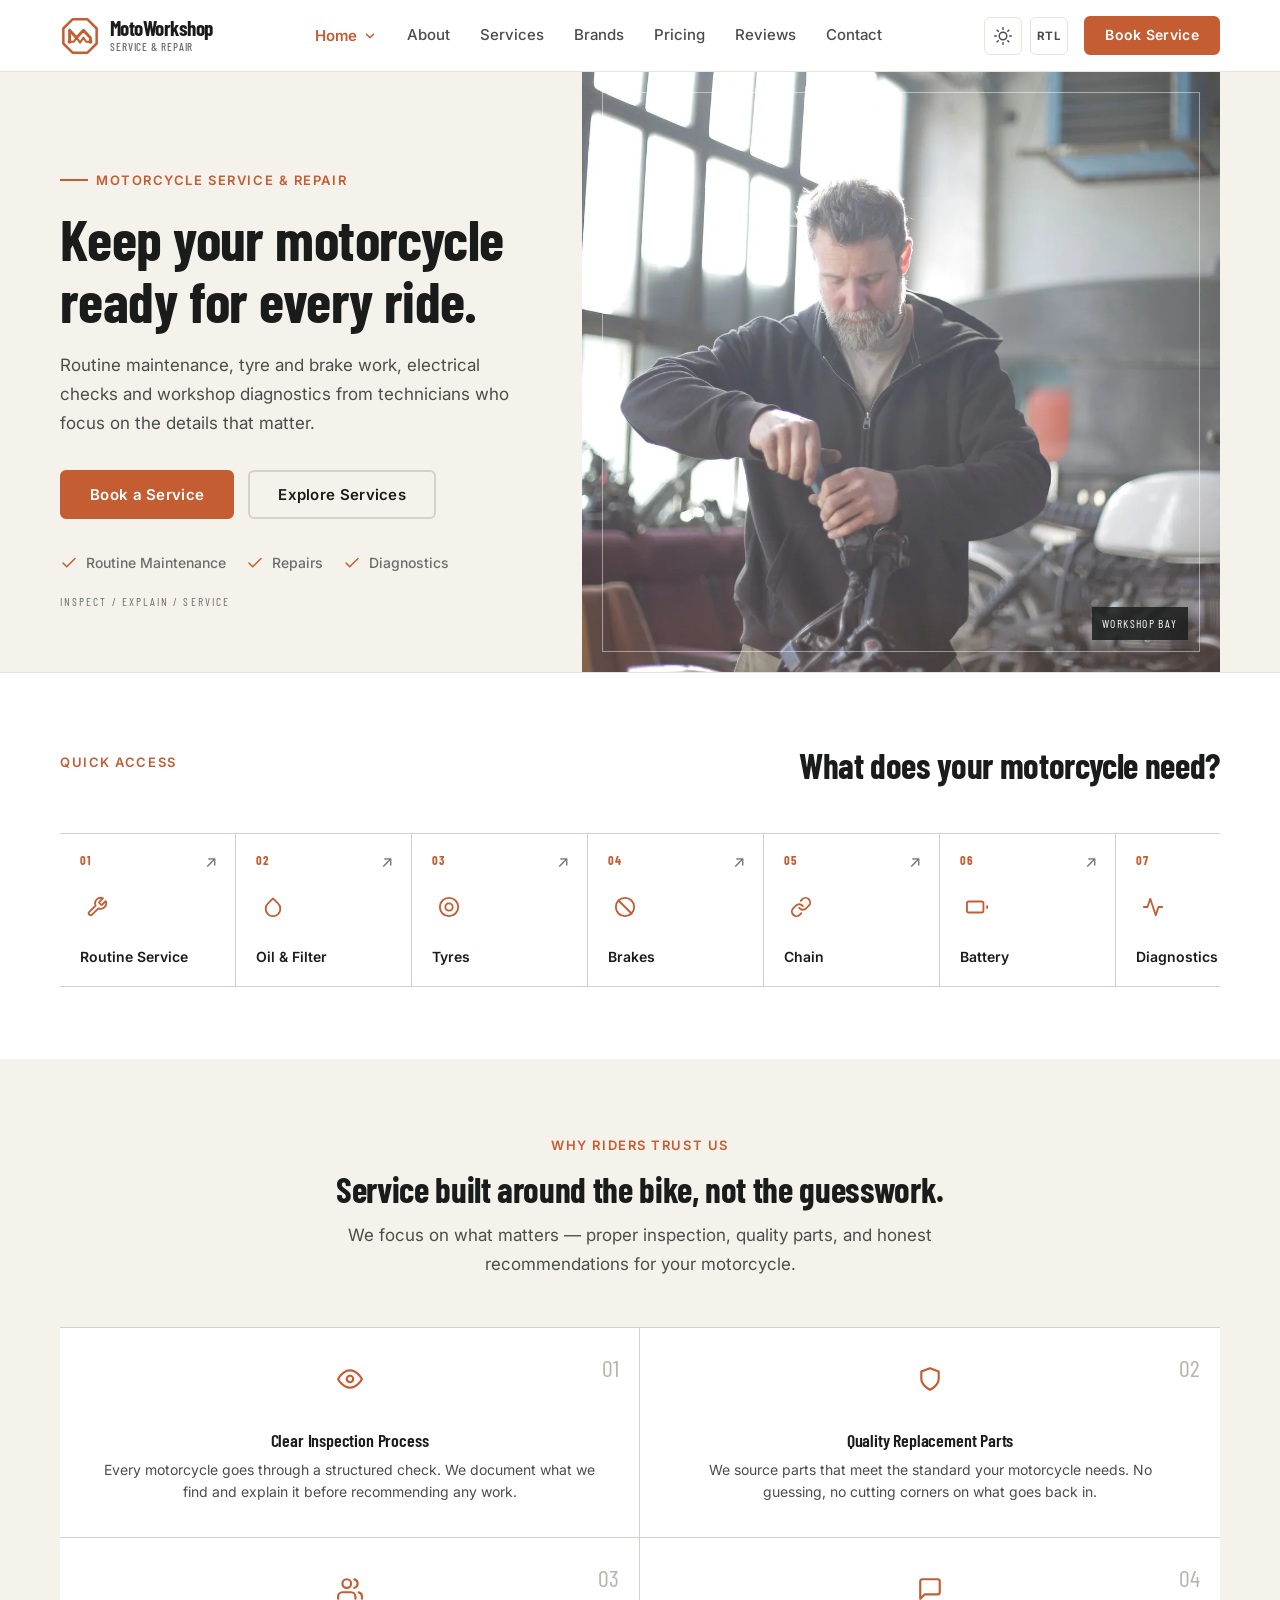
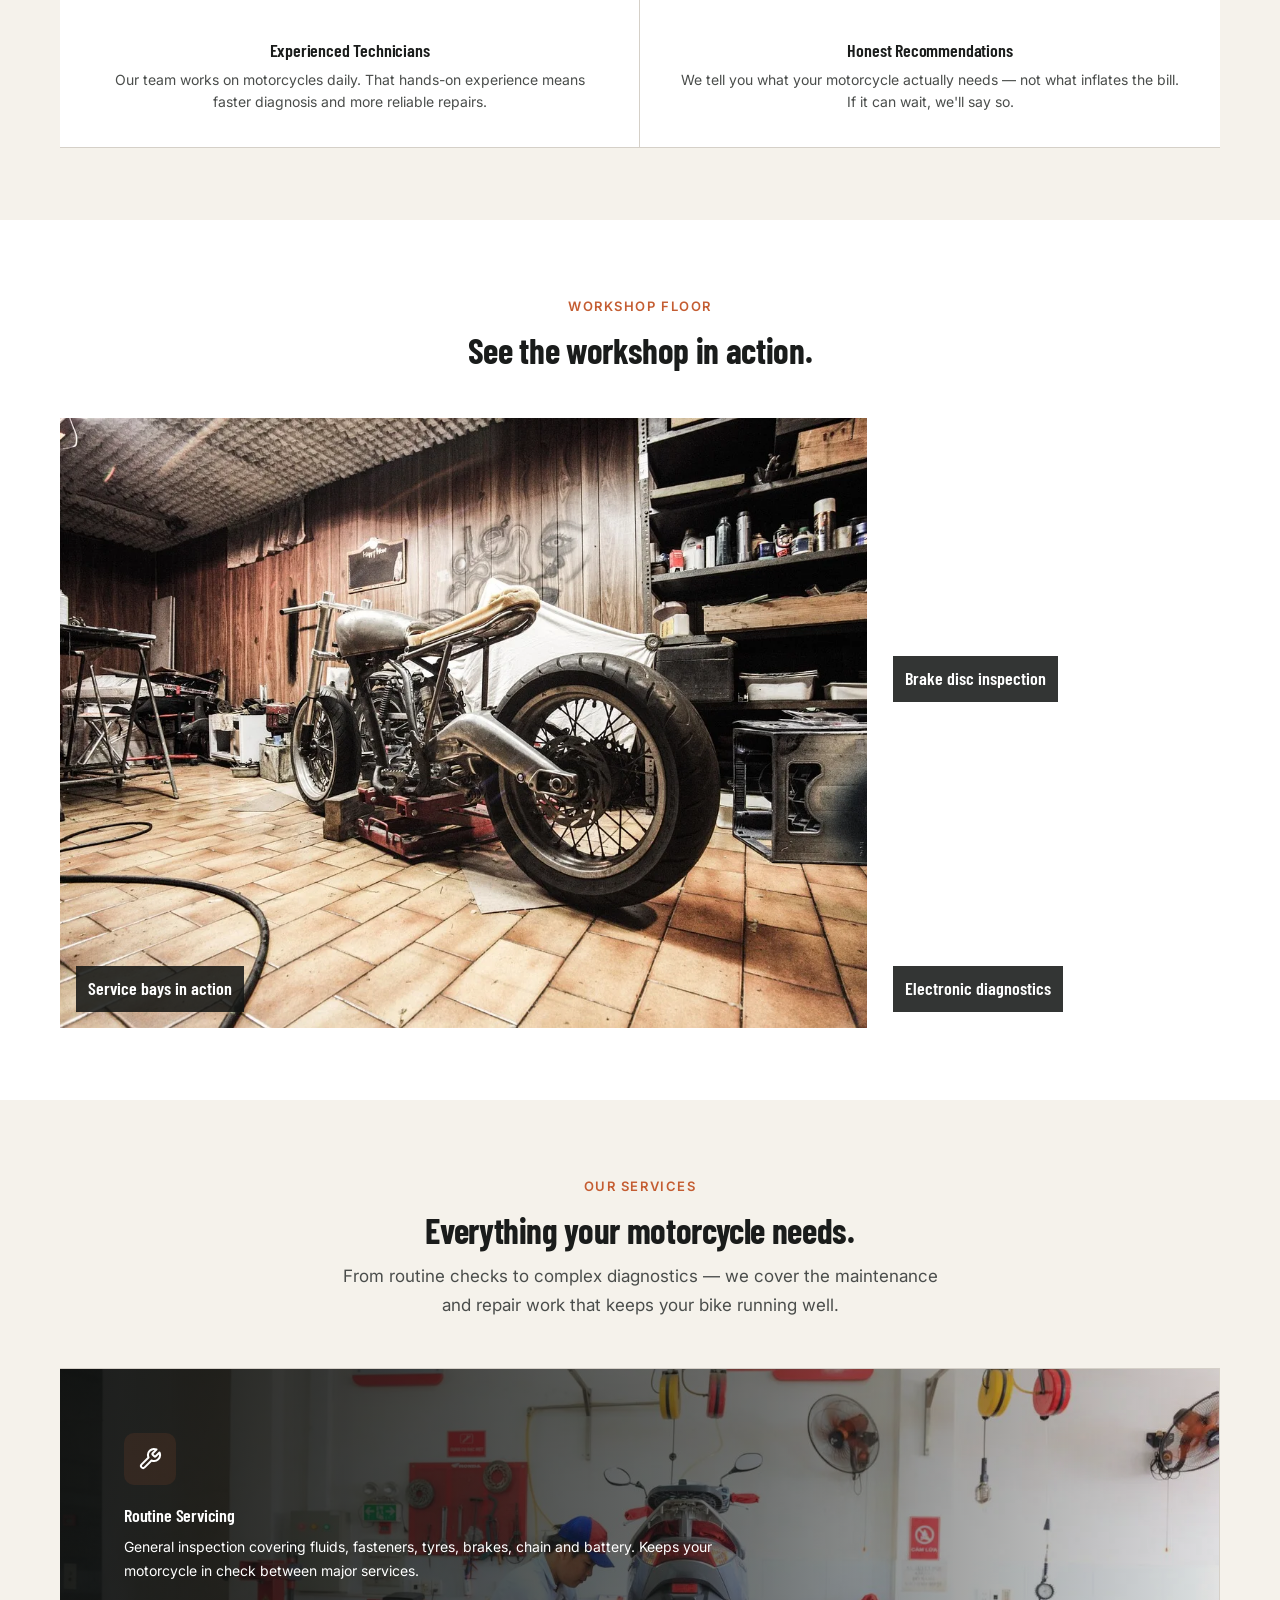
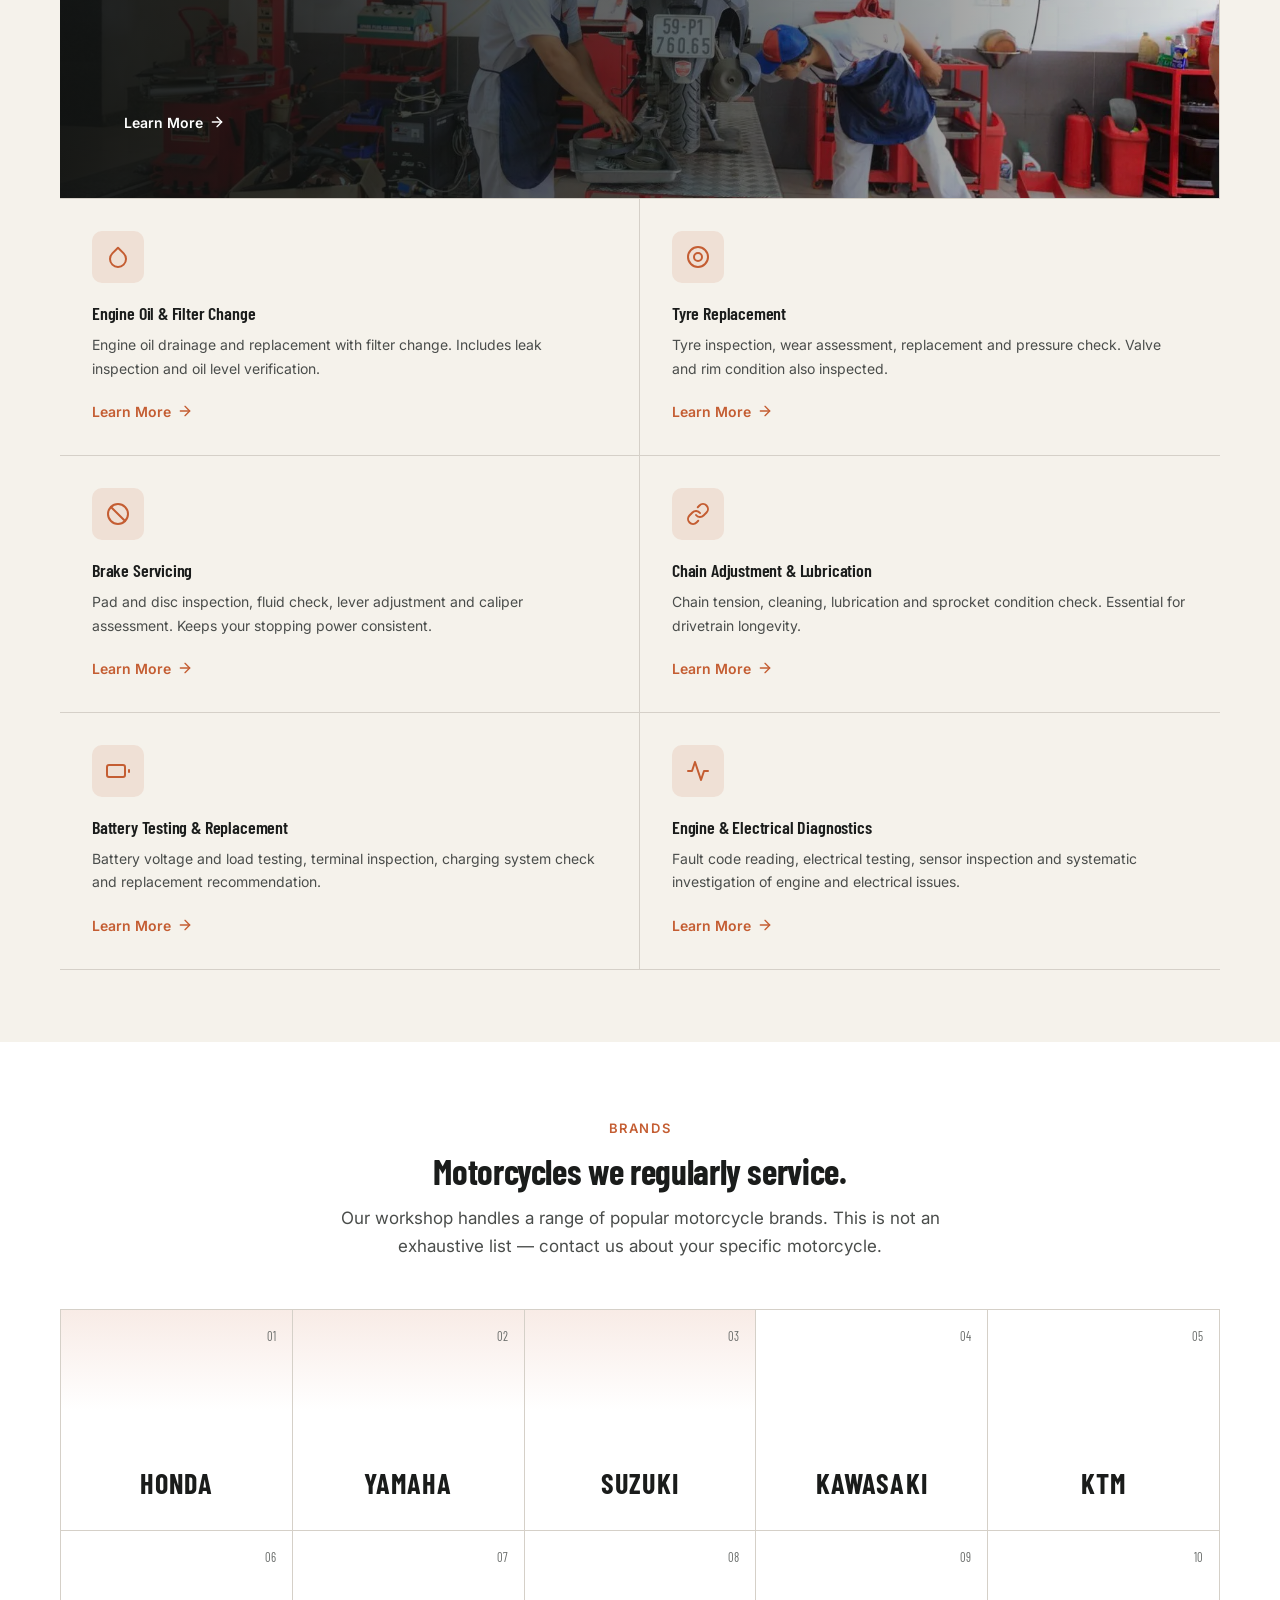
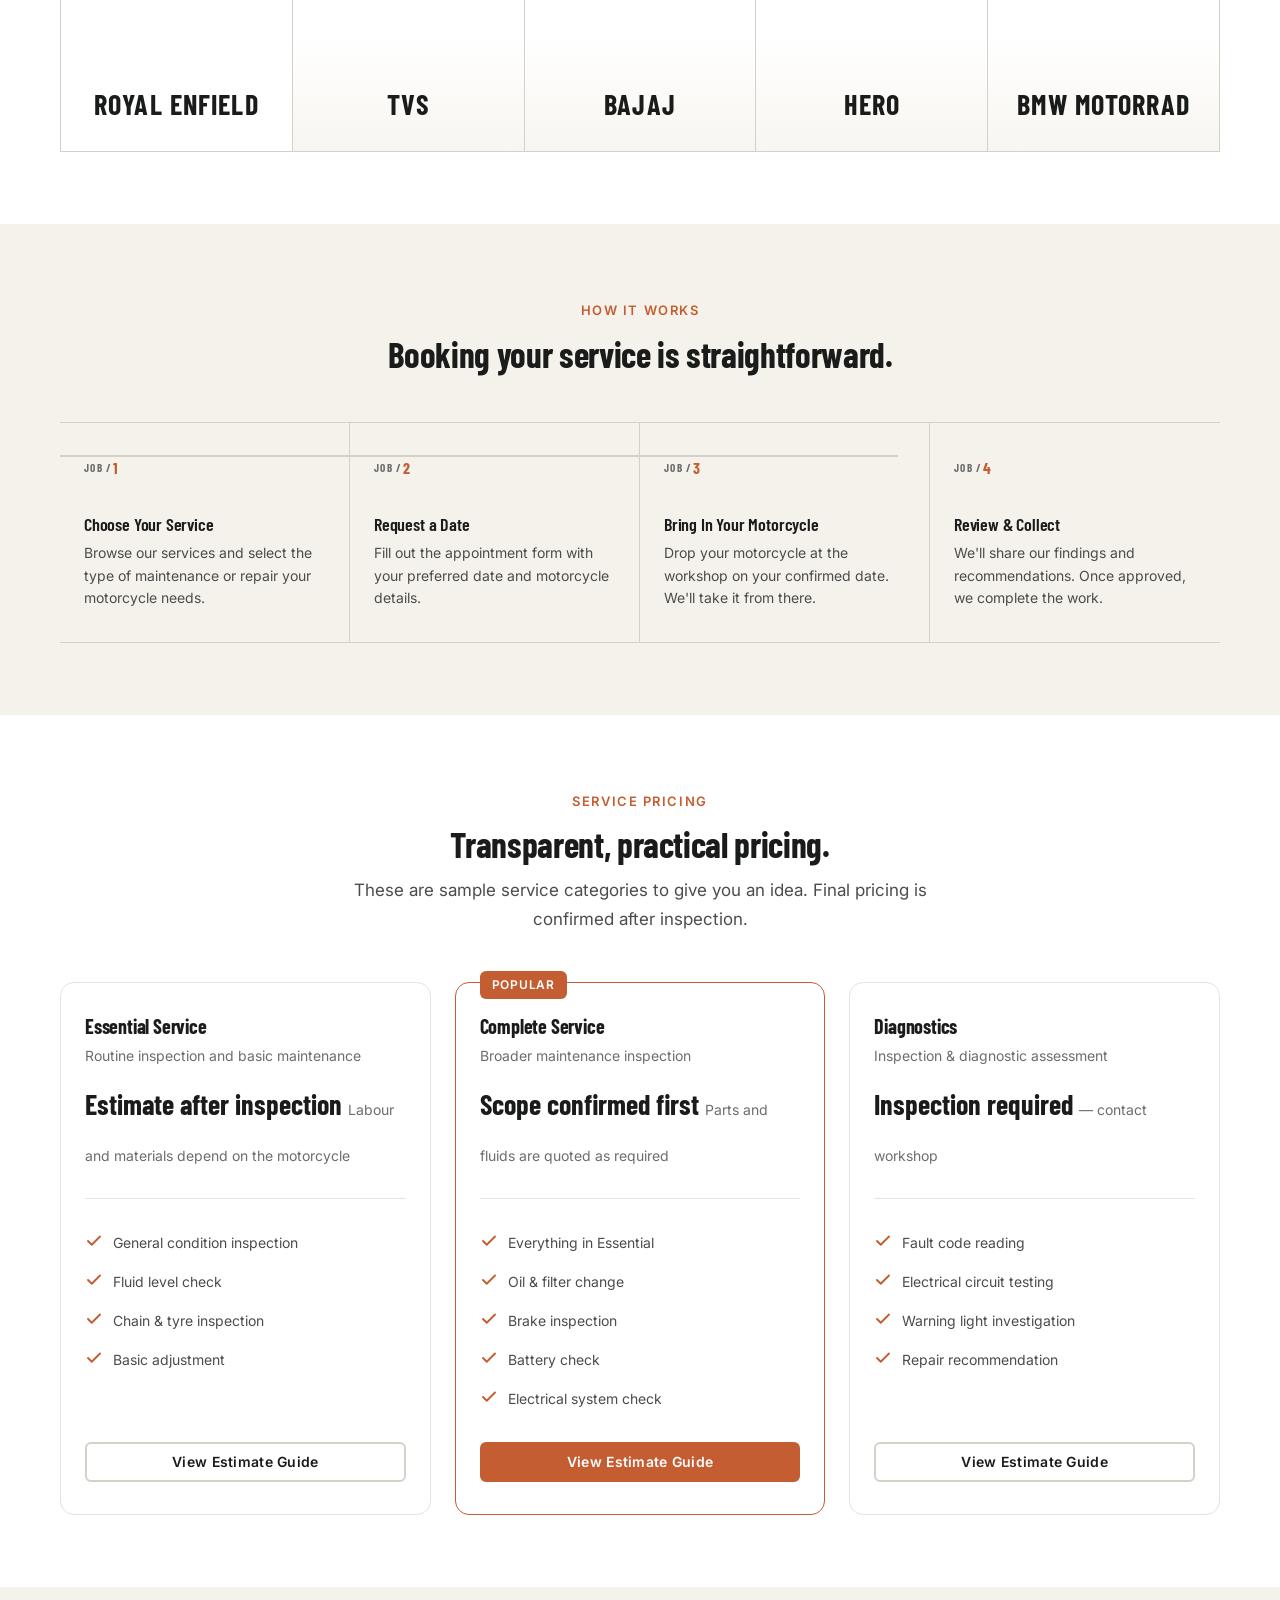
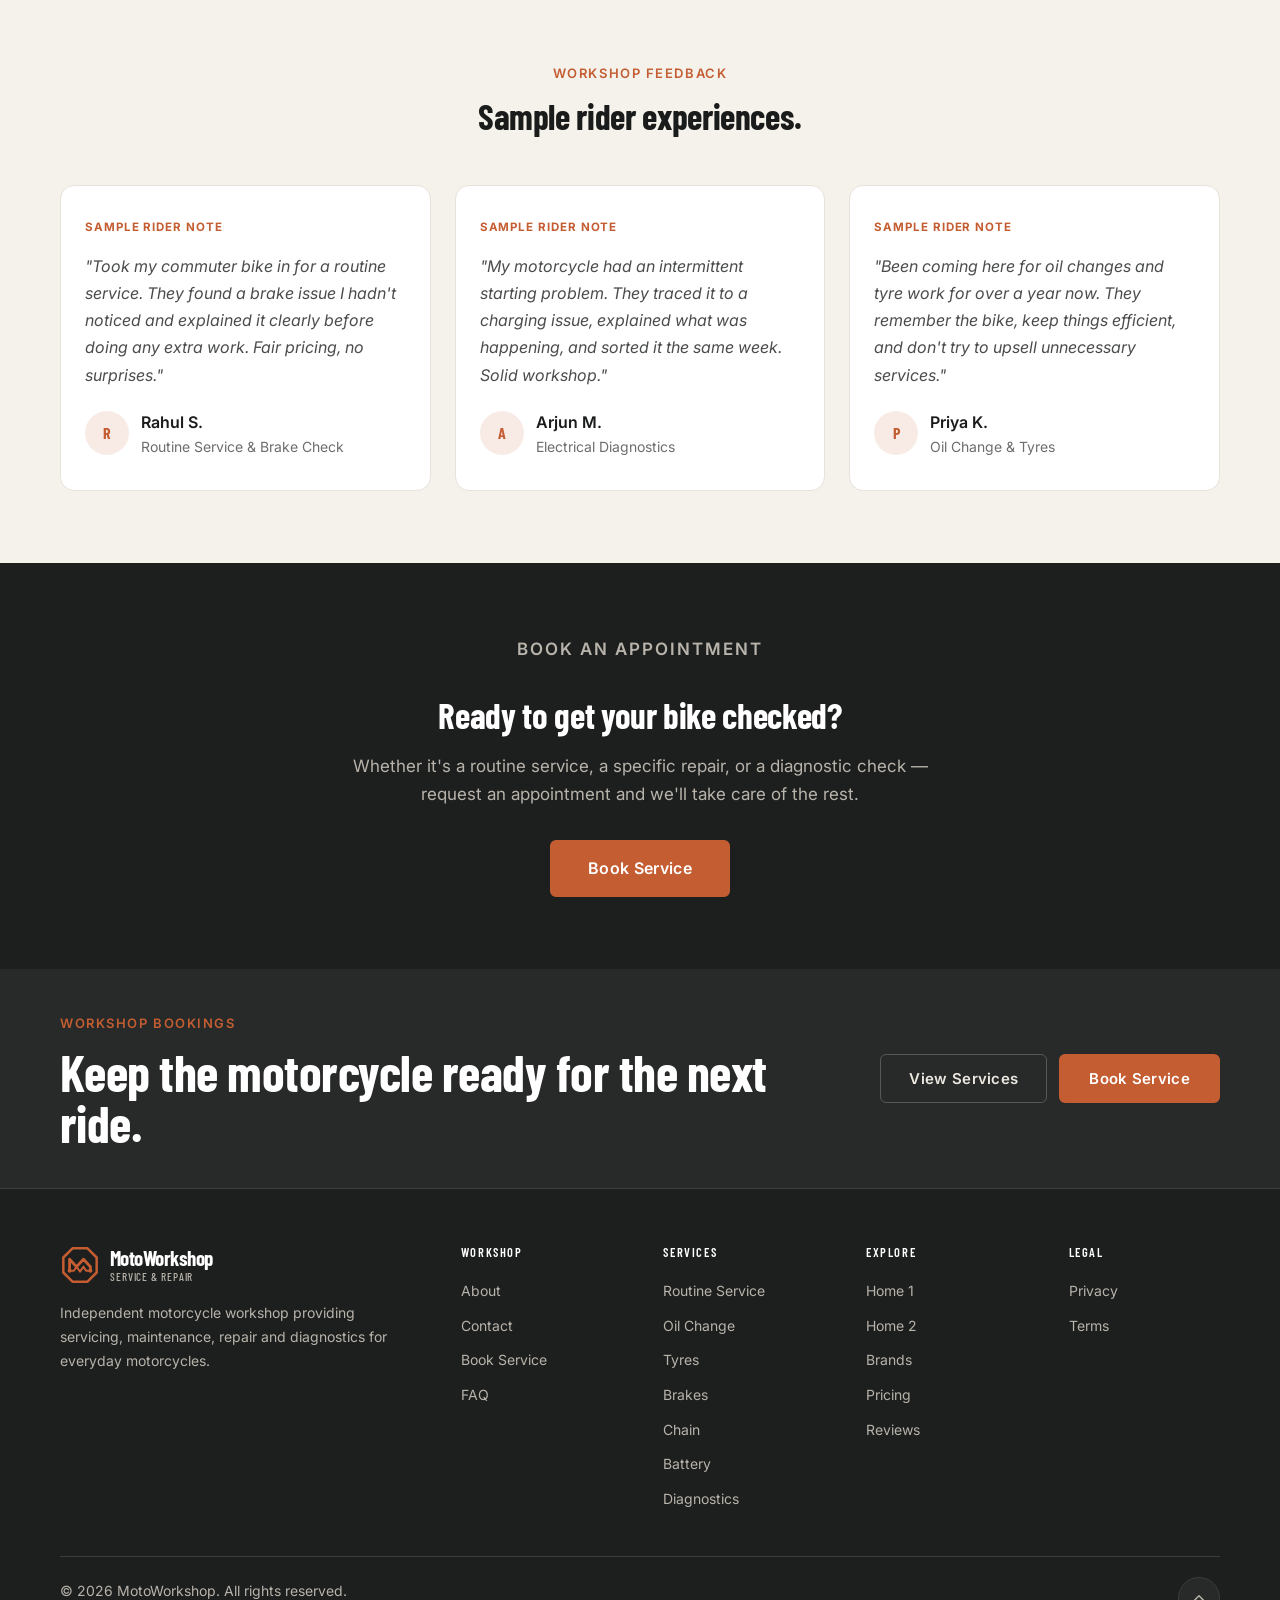
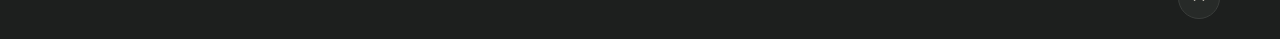
==== pages/index.html @ 3a097f08 "Finalize responsive polish and static site chrome" ====
<!DOCTYPE html>
<html lang="en" dir="ltr" data-theme="light">
<head>
  <meta charset="UTF-8">
  <meta name="viewport" content="width=device-width, initial-scale=1.0">
  <meta name="theme-color" content="#171815">
  <link rel="icon" href="../assets/brand/favicon.svg" type="image/svg+xml">
  <link rel="apple-touch-icon" href="../assets/brand/apple-touch-icon.png">
  <link rel="manifest" href="../assets/brand/site.webmanifest">
  <title>MotoWorkshop — Motorcycle Service &amp; Repair</title>
  <meta name="description" content="Professional motorcycle servicing, maintenance, repair and diagnostics. Routine service, oil changes, tyres, brakes, chain care and electrical diagnostics for everyday motorcycles.">
  <link rel="preload" as="image" href="../assets/images/home1-hero.webp" type="image/webp">
  <link rel="stylesheet" href="../assets/css/style.css">
  <link rel="stylesheet" href="../assets/css/dark-mode.css">
  <link rel="stylesheet" href="../assets/css/rtl.css">
</head>
<body class="home-one">
  <a href="#main" class="skip-link">Skip to main content</a>

  <!-- ========== NAVBAR ========== -->
  <header class="navbar" role="banner">
    <div class="navbar__inner">
      <a href="index.html" class="navbar__brand" aria-label="MotoWorkshop Home">
        <img class="navbar__brand-icon" src="../assets/brand/logo-mark.svg" alt="" width="48" height="48">
        <div class="navbar__brand-text">
          MotoWorkshop
          <span>Service &amp; Repair</span>
        </div>
      </a>

      <nav class="navbar__nav" aria-label="Main navigation">
        <div class="nav-home">
          <button class="navbar__link nav-home__trigger" type="button" aria-expanded="false" aria-haspopup="true" aria-controls="homeVariants" aria-current="page"><span>Home</span><svg aria-hidden="true" viewBox="0 0 16 16"><path d="m4 6 4 4 4-4" fill="none" stroke="currentColor" stroke-width="1.75" stroke-linecap="round" stroke-linejoin="round"/></svg></button>
          <div class="nav-home__menu" id="homeVariants"><a href="index.html" aria-current="page"><span>01</span> Home 1</a><a href="home2.html"><span>02</span> Home 2</a></div>
        </div>
        <a href="about.html" class="navbar__link">About</a>
        <a href="services.html" class="navbar__link">Services</a>
        <a href="brands.html" class="navbar__link">Brands</a>
        <a href="pricing.html" class="navbar__link">Pricing</a>
        <a href="reviews.html" class="navbar__link">Reviews</a>
        <a href="contact.html" class="navbar__link">Contact</a>
      </nav>

      <div class="navbar__actions">
        <button class="navbar__toggle-btn" data-theme-toggle aria-label="Switch to dark mode" aria-pressed="false">
          <svg class="icon-sun" viewBox="0 0 24 24" fill="none" stroke="currentColor" stroke-width="2" stroke-linecap="round" stroke-linejoin="round"><circle cx="12" cy="12" r="5"/><line x1="12" y1="1" x2="12" y2="3"/><line x1="12" y1="21" x2="12" y2="23"/><line x1="4.22" y1="4.22" x2="5.64" y2="5.64"/><line x1="18.36" y1="18.36" x2="19.78" y2="19.78"/><line x1="1" y1="12" x2="3" y2="12"/><line x1="21" y1="12" x2="23" y2="12"/><line x1="4.22" y1="19.78" x2="5.64" y2="18.36"/><line x1="18.36" y1="5.64" x2="19.78" y2="4.22"/></svg>
          <svg class="icon-moon" viewBox="0 0 24 24" fill="none" stroke="currentColor" stroke-width="2" stroke-linecap="round" stroke-linejoin="round"><path d="M21 12.79A9 9 0 1 1 11.21 3 7 7 0 0 0 21 12.79z"/></svg>
        </button>
        <button class="navbar__toggle-btn" data-rtl-toggle aria-label="Switch to RTL" aria-pressed="false">
          <span class="rtl-label">RTL</span>
        </button>
        <a href="contact.html#booking" class="btn btn--primary btn--sm navbar__cta">Book Service</a>

        <button class="navbar__hamburger" id="hamburgerBtn" aria-label="Open menu" aria-expanded="false" aria-controls="mobileDrawer">
          <svg viewBox="0 0 24 24" fill="none" stroke="currentColor" stroke-width="2" stroke-linecap="round"><line x1="3" y1="6" x2="21" y2="6"/><line x1="3" y1="12" x2="21" y2="12"/><line x1="3" y1="18" x2="21" y2="18"/></svg>
        </button>
      </div>
    </div>
  </header>

  <!-- Mobile Drawer -->
  <div class="drawer-overlay" id="drawerOverlay"></div>
  <aside class="drawer" id="mobileDrawer" aria-label="Mobile navigation">
    <div class="drawer__header">
      <a href="index.html" class="drawer__brand" aria-label="MotoWorkshop Home">
        <img class="drawer__brand-mark" src="../assets/brand/logo-mark.svg" alt="" width="42" height="42">
        <span>MotoWorkshop<small>Service &amp; Repair</small></span>
      </a>

      <button class="drawer__close" id="drawerCloseBtn" aria-label="Close menu">
        <svg viewBox="0 0 24 24" fill="none" stroke="currentColor" stroke-width="2" stroke-linecap="round"><line x1="18" y1="6" x2="6" y2="18"/><line x1="6" y1="6" x2="18" y2="18"/></svg>
      </button>
    </div>
    <nav class="drawer__nav" aria-label="Mobile navigation links">
      <a href="index.html" class="drawer__link" aria-current="page">
        <svg viewBox="0 0 24 24" fill="none" stroke="currentColor" stroke-width="2" stroke-linecap="round" stroke-linejoin="round"><path d="M3 9l9-7 9 7v11a2 2 0 0 1-2 2H5a2 2 0 0 1-2-2z"/><polyline points="9 22 9 12 15 12 15 22"/></svg>
        Home 1
      </a>
      <a href="home2.html" class="drawer__link">
        <svg viewBox="0 0 24 24" fill="none" stroke="currentColor" stroke-width="2" stroke-linecap="round" stroke-linejoin="round"><path d="M4 18h16M6 18V9l6-4 6 4v9M9 18v-5h6v5"/></svg>
        Home 2
      </a>
      <a href="about.html" class="drawer__link">
        <svg viewBox="0 0 24 24" fill="none" stroke="currentColor" stroke-width="2" stroke-linecap="round" stroke-linejoin="round"><circle cx="12" cy="12" r="10"/><line x1="12" y1="16" x2="12" y2="12"/><line x1="12" y1="8" x2="12.01" y2="8"/></svg>
        About
      </a>
      <a href="services.html" class="drawer__link">
        <svg viewBox="0 0 24 24" fill="none" stroke="currentColor" stroke-width="2" stroke-linecap="round" stroke-linejoin="round"><path d="M14.7 6.3a1 1 0 0 0 0 1.4l1.6 1.6a1 1 0 0 0 1.4 0l3.77-3.77a6 6 0 0 1-7.94 7.94l-6.91 6.91a2.12 2.12 0 0 1-3-3l6.91-6.91a6 6 0 0 1 7.94-7.94l-3.76 3.76z"/></svg>
        Services
      </a>
      <a href="brands.html" class="drawer__link">
        <svg viewBox="0 0 24 24" fill="none" stroke="currentColor" stroke-width="2" stroke-linecap="round" stroke-linejoin="round"><rect x="2" y="7" width="20" height="14" rx="2" ry="2"/><path d="M16 21V5a2 2 0 0 0-2-2h-4a2 2 0 0 0-2 2v16"/></svg>
        Brands
      </a>
      <a href="pricing.html" class="drawer__link">
        <svg viewBox="0 0 24 24" fill="none" stroke="currentColor" stroke-width="2" stroke-linecap="round" stroke-linejoin="round"><line x1="12" y1="1" x2="12" y2="23"/><path d="M17 5H9.5a3.5 3.5 0 0 0 0 7h5a3.5 3.5 0 0 1 0 7H6"/></svg>
        Pricing
      </a>
      <a href="reviews.html" class="drawer__link">
        <svg viewBox="0 0 24 24" fill="none" stroke="currentColor" stroke-width="2" stroke-linecap="round" stroke-linejoin="round"><path d="M21 15a2 2 0 0 1-2 2H7l-4 4V5a2 2 0 0 1 2-2h14a2 2 0 0 1 2 2z"/></svg>
        Reviews
      </a>
      <a href="contact.html" class="drawer__link">
        <svg viewBox="0 0 24 24" fill="none" stroke="currentColor" stroke-width="2" stroke-linecap="round" stroke-linejoin="round"><path d="M21 10c0 7-9 13-9 13s-9-6-9-13a9 9 0 0 1 18 0z"/><circle cx="12" cy="10" r="3"/></svg>
        Contact
      </a>
      <div class="drawer__divider"></div>
      <a href="faq.html" class="drawer__link">
        <svg viewBox="0 0 24 24" fill="none" stroke="currentColor" stroke-width="2" stroke-linecap="round" stroke-linejoin="round"><circle cx="12" cy="12" r="10"/><path d="M9.09 9a3 3 0 0 1 5.83 1c0 2-3 3-3 3"/><line x1="12" y1="17" x2="12.01" y2="17"/></svg>
        FAQ
      </a>
    </nav>
    <div class="drawer__footer">
      <div class="drawer__controls">
        <button class="navbar__toggle-btn" data-theme-toggle aria-label="Toggle theme" aria-pressed="false">
          <svg class="icon-sun" width="16" height="16" viewBox="0 0 24 24" fill="none" stroke="currentColor" stroke-width="2" stroke-linecap="round" stroke-linejoin="round"><circle cx="12" cy="12" r="5"/><line x1="12" y1="1" x2="12" y2="3"/><line x1="12" y1="21" x2="12" y2="23"/><line x1="4.22" y1="4.22" x2="5.64" y2="5.64"/><line x1="18.36" y1="18.36" x2="19.78" y2="19.78"/><line x1="1" y1="12" x2="3" y2="12"/><line x1="21" y1="12" x2="23" y2="12"/><line x1="4.22" y1="19.78" x2="5.64" y2="18.36"/><line x1="18.36" y1="5.64" x2="19.78" y2="4.22"/></svg>
          <svg class="icon-moon" width="16" height="16" viewBox="0 0 24 24" fill="none" stroke="currentColor" stroke-width="2" stroke-linecap="round" stroke-linejoin="round"><path d="M21 12.79A9 9 0 1 1 11.21 3 7 7 0 0 0 21 12.79z"/></svg>
          Theme
        </button>
        <button class="navbar__toggle-btn" data-rtl-toggle aria-label="Toggle RTL" aria-pressed="false">
          <span class="rtl-label">RTL</span>
          Direction
        </button>
      </div>
      <a href="contact.html#booking" class="btn btn--primary drawer__cta">Book Service</a>
    </div>
  </aside>

  <!-- ========== MAIN CONTENT ========== -->
  <main id="main">

    <!-- SECTION 1: HERO -->
    <section class="hero">
      <div class="hero__inner">
        <div class="hero__content">
          <p class="hero__eyebrow">Motorcycle Service &amp; Repair</p>
          <h1 class="hero__title">Keep your motorcycle ready for every ride.</h1>
          <p class="hero__desc">Routine maintenance, tyre and brake work, electrical checks and workshop diagnostics from technicians who focus on the details that matter.</p>
          <div class="btn-group">
            <a href="contact.html#booking" class="btn btn--primary">Book a Service</a>
            <a href="services.html" class="btn btn--secondary">Explore Services</a>
          </div>
          <div class="hero__trust">
            <div class="hero__trust-item">
              <svg viewBox="0 0 24 24" fill="none" stroke="currentColor" stroke-width="2" stroke-linecap="round" stroke-linejoin="round"><polyline points="20 6 9 17 4 12"/></svg>
              Routine Maintenance
            </div>
            <div class="hero__trust-item">
              <svg viewBox="0 0 24 24" fill="none" stroke="currentColor" stroke-width="2" stroke-linecap="round" stroke-linejoin="round"><polyline points="20 6 9 17 4 12"/></svg>
              Repairs
            </div>
            <div class="hero__trust-item">
              <svg viewBox="0 0 24 24" fill="none" stroke="currentColor" stroke-width="2" stroke-linecap="round" stroke-linejoin="round"><polyline points="20 6 9 17 4 12"/></svg>
              Diagnostics
            </div>
          </div>
        </div>
        <div class="hero__image">
          <img src="../assets/images/home1-hero.webp" alt="Mechanic working on a motorcycle inside a bright independent workshop" width="1600" height="1067" fetchpriority="high">
        </div>
      </div>
    </section>

    <!-- SECTION 2: QUICK SERVICE SELECTOR -->
    <section class="section quick-services">
      <div class="container">
        <div class="section-header">
          <p class="eyebrow">Quick Access</p>
          <h2>What does your motorcycle need?</h2>
        </div>
        <div class="quick-services__grid">
          <a href="service-details.html?service=routine-servicing" class="quick-service-item reveal reveal-delay-1">
            <div class="quick-service-item__icon">
              <svg viewBox="0 0 24 24" fill="none" stroke="currentColor" stroke-width="2" stroke-linecap="round" stroke-linejoin="round"><path d="M14.7 6.3a1 1 0 0 0 0 1.4l1.6 1.6a1 1 0 0 0 1.4 0l3.77-3.77a6 6 0 0 1-7.94 7.94l-6.91 6.91a2.12 2.12 0 0 1-3-3l6.91-6.91a6 6 0 0 1 7.94-7.94l-3.76 3.76z"/></svg>
            </div>
            <span class="quick-service-item__label">Routine Service</span>
          </a>
          <a href="service-details.html?service=oil-filter" class="quick-service-item reveal reveal-delay-2">
            <div class="quick-service-item__icon">
              <svg viewBox="0 0 24 24" fill="none" stroke="currentColor" stroke-width="2" stroke-linecap="round" stroke-linejoin="round"><path d="M12 2.69l5.66 5.66a8 8 0 1 1-11.31 0z"/></svg>
            </div>
            <span class="quick-service-item__label">Oil &amp; Filter</span>
          </a>
          <a href="service-details.html?service=tyre-replacement" class="quick-service-item reveal reveal-delay-3">
            <div class="quick-service-item__icon">
              <svg viewBox="0 0 24 24" fill="none" stroke="currentColor" stroke-width="2" stroke-linecap="round" stroke-linejoin="round"><circle cx="12" cy="12" r="10"/><circle cx="12" cy="12" r="4"/></svg>
            </div>
            <span class="quick-service-item__label">Tyres</span>
          </a>
          <a href="service-details.html?service=brake-servicing" class="quick-service-item reveal reveal-delay-4">
            <div class="quick-service-item__icon">
              <svg viewBox="0 0 24 24" fill="none" stroke="currentColor" stroke-width="2" stroke-linecap="round" stroke-linejoin="round"><circle cx="12" cy="12" r="10"/><line x1="4.93" y1="4.93" x2="19.07" y2="19.07"/></svg>
            </div>
            <span class="quick-service-item__label">Brakes</span>
          </a>
          <a href="service-details.html?service=chain-service" class="quick-service-item reveal reveal-delay-5">
            <div class="quick-service-item__icon">
              <svg viewBox="0 0 24 24" fill="none" stroke="currentColor" stroke-width="2" stroke-linecap="round" stroke-linejoin="round"><path d="M10 13a5 5 0 0 0 7.54.54l3-3a5 5 0 0 0-7.07-7.07l-1.72 1.71"/><path d="M14 11a5 5 0 0 0-7.54-.54l-3 3a5 5 0 0 0 7.07 7.07l1.71-1.71"/></svg>
            </div>
            <span class="quick-service-item__label">Chain</span>
          </a>
          <a href="service-details.html?service=battery-service" class="quick-service-item reveal reveal-delay-6">
            <div class="quick-service-item__icon">
              <svg viewBox="0 0 24 24" fill="none" stroke="currentColor" stroke-width="2" stroke-linecap="round" stroke-linejoin="round"><rect x="1" y="6" width="18" height="12" rx="2" ry="2"/><line x1="23" y1="13" x2="23" y2="11"/></svg>
            </div>
            <span class="quick-service-item__label">Battery</span>
          </a>
          <a href="service-details.html?service=diagnostics" class="quick-service-item reveal reveal-delay-7">
            <div class="quick-service-item__icon">
              <svg viewBox="0 0 24 24" fill="none" stroke="currentColor" stroke-width="2" stroke-linecap="round" stroke-linejoin="round"><polyline points="22 12 18 12 15 21 9 3 6 12 2 12"/></svg>
            </div>
            <span class="quick-service-item__label">Diagnostics</span>
          </a>
        </div>
      </div>
    </section>

    <!-- SECTION 3: WORKSHOP TRUST -->
    <section class="section section--alt">
      <div class="container">
        <div class="section-header">
          <p class="eyebrow">Why Riders Trust Us</p>
          <h2>Service built around the bike, not the guesswork.</h2>
          <p class="section-subtitle">We focus on what matters — proper inspection, quality parts, and honest recommendations for your motorcycle.</p>
        </div>
        <div class="benefits__grid">
          <div class="benefit-card reveal reveal-delay-1">
            <div class="benefit-card__icon">
              <svg viewBox="0 0 24 24" fill="none" stroke="currentColor" stroke-width="2" stroke-linecap="round" stroke-linejoin="round"><path d="M1 12s4-8 11-8 11 8 11 8-4 8-11 8-11-8-11-8z"/><circle cx="12" cy="12" r="3"/></svg>
            </div>
            <div>
              <h3 class="benefit-card__title">Clear Inspection Process</h3>
              <p class="benefit-card__desc">Every motorcycle goes through a structured check. We document what we find and explain it before recommending any work.</p>
            </div>
          </div>
          <div class="benefit-card reveal reveal-delay-2">
            <div class="benefit-card__icon">
              <svg viewBox="0 0 24 24" fill="none" stroke="currentColor" stroke-width="2" stroke-linecap="round" stroke-linejoin="round"><path d="M12 22s8-4 8-10V5l-8-3-8 3v7c0 6 8 10 8 10z"/></svg>
            </div>
            <div>
              <h3 class="benefit-card__title">Quality Replacement Parts</h3>
              <p class="benefit-card__desc">We source parts that meet the standard your motorcycle needs. No guessing, no cutting corners on what goes back in.</p>
            </div>
          </div>
          <div class="benefit-card reveal reveal-delay-3">
            <div class="benefit-card__icon">
              <svg viewBox="0 0 24 24" fill="none" stroke="currentColor" stroke-width="2" stroke-linecap="round" stroke-linejoin="round"><path d="M17 21v-2a4 4 0 0 0-4-4H5a4 4 0 0 0-4 4v2"/><circle cx="9" cy="7" r="4"/><path d="M23 21v-2a4 4 0 0 0-3-3.87"/><path d="M16 3.13a4 4 0 0 1 0 7.75"/></svg>
            </div>
            <div>
              <h3 class="benefit-card__title">Experienced Technicians</h3>
              <p class="benefit-card__desc">Our team works on motorcycles daily. That hands-on experience means faster diagnosis and more reliable repairs.</p>
            </div>
          </div>
          <div class="benefit-card reveal reveal-delay-4">
            <div class="benefit-card__icon">
              <svg viewBox="0 0 24 24" fill="none" stroke="currentColor" stroke-width="2" stroke-linecap="round" stroke-linejoin="round"><path d="M21 15a2 2 0 0 1-2 2H7l-4 4V5a2 2 0 0 1 2-2h14a2 2 0 0 1 2 2z"/></svg>
            </div>
            <div>
              <h3 class="benefit-card__title">Honest Recommendations</h3>
              <p class="benefit-card__desc">We tell you what your motorcycle actually needs — not what inflates the bill. If it can wait, we'll say so.</p>
            </div>
          </div>
        </div>
      </div>
    </section>

    <!-- SECTION 4: WORKSHOP IN ACTION -->
    <section class="section">
      <div class="container">
        <div class="section-header">
          <p class="eyebrow">Workshop Floor</p>
          <h2>See the workshop in action.</h2>
        </div>
        <div class="workshop-gallery__grid">
          <div class="workshop-gallery__item reveal">
            <img src="../assets/images/workshop-panorama.webp" alt="Motorcycle positioned inside an independent workshop" width="1280" height="853" loading="lazy" decoding="async">
            <div class="workshop-gallery__caption">
              <span>Service bays in action</span>
            </div>
          </div>
          <div class="workshop-gallery__item reveal reveal-delay-1">
            <img src="../assets/images/brake-service.webp" alt="Close view of a motorcycle brake disc and caliper" width="1600" height="1067" loading="lazy" decoding="async">
            <div class="workshop-gallery__caption">
              <span>Brake disc inspection</span>
            </div>
          </div>
          <div class="workshop-gallery__item reveal reveal-delay-2">
            <img src="../assets/images/diagnostics.webp" alt="Technician inspecting motorcycle control cables and wiring" width="1600" height="1067" loading="lazy" decoding="async">
            <div class="workshop-gallery__caption">
              <span>Electronic diagnostics</span>
            </div>
          </div>
        </div>
      </div>
    </section>

    <!-- SECTION 5: SERVICES OVERVIEW -->
    <section class="section section--alt">
      <div class="container">
        <div class="section-header">
          <p class="eyebrow">Our Services</p>
          <h2>Everything your motorcycle needs.</h2>
          <p class="section-subtitle">From routine checks to complex diagnostics — we cover the maintenance and repair work that keeps your bike running well.</p>
        </div>
        <div class="services__grid">
          <div class="service-card reveal reveal-delay-1">
            <div class="service-card__icon">
              <svg viewBox="0 0 24 24" fill="none" stroke="currentColor" stroke-width="2" stroke-linecap="round" stroke-linejoin="round"><path d="M14.7 6.3a1 1 0 0 0 0 1.4l1.6 1.6a1 1 0 0 0 1.4 0l3.77-3.77a6 6 0 0 1-7.94 7.94l-6.91 6.91a2.12 2.12 0 0 1-3-3l6.91-6.91a6 6 0 0 1 7.94-7.94l-3.76 3.76z"/></svg>
            </div>
            <h3 class="service-card__title">Routine Servicing</h3>
            <p class="service-card__desc">General inspection covering fluids, fasteners, tyres, brakes, chain and battery. Keeps your motorcycle in check between major services.</p>
            <a href="service-details.html?service=routine-servicing" class="service-card__link">Learn More <svg viewBox="0 0 24 24" fill="none" stroke="currentColor" stroke-width="2" stroke-linecap="round" stroke-linejoin="round"><line x1="5" y1="12" x2="19" y2="12"/><polyline points="12 5 19 12 12 19"/></svg></a>
          </div>
          <div class="service-card reveal reveal-delay-2">
            <div class="service-card__icon">
              <svg viewBox="0 0 24 24" fill="none" stroke="currentColor" stroke-width="2" stroke-linecap="round" stroke-linejoin="round"><path d="M12 2.69l5.66 5.66a8 8 0 1 1-11.31 0z"/></svg>
            </div>
            <h3 class="service-card__title">Engine Oil &amp; Filter Change</h3>
            <p class="service-card__desc">Engine oil drainage and replacement with filter change. Includes leak inspection and oil level verification.</p>
            <a href="service-details.html?service=oil-filter" class="service-card__link">Learn More <svg viewBox="0 0 24 24" fill="none" stroke="currentColor" stroke-width="2" stroke-linecap="round" stroke-linejoin="round"><line x1="5" y1="12" x2="19" y2="12"/><polyline points="12 5 19 12 12 19"/></svg></a>
          </div>
          <div class="service-card reveal reveal-delay-3">
            <div class="service-card__icon">
              <svg viewBox="0 0 24 24" fill="none" stroke="currentColor" stroke-width="2" stroke-linecap="round" stroke-linejoin="round"><circle cx="12" cy="12" r="10"/><circle cx="12" cy="12" r="4"/></svg>
            </div>
            <h3 class="service-card__title">Tyre Replacement</h3>
            <p class="service-card__desc">Tyre inspection, wear assessment, replacement and pressure check. Valve and rim condition also inspected.</p>
            <a href="service-details.html?service=tyre-replacement" class="service-card__link">Learn More <svg viewBox="0 0 24 24" fill="none" stroke="currentColor" stroke-width="2" stroke-linecap="round" stroke-linejoin="round"><line x1="5" y1="12" x2="19" y2="12"/><polyline points="12 5 19 12 12 19"/></svg></a>
          </div>
          <div class="service-card reveal reveal-delay-4">
            <div class="service-card__icon">
              <svg viewBox="0 0 24 24" fill="none" stroke="currentColor" stroke-width="2" stroke-linecap="round" stroke-linejoin="round"><circle cx="12" cy="12" r="10"/><line x1="4.93" y1="4.93" x2="19.07" y2="19.07"/></svg>
            </div>
            <h3 class="service-card__title">Brake Servicing</h3>
            <p class="service-card__desc">Pad and disc inspection, fluid check, lever adjustment and caliper assessment. Keeps your stopping power consistent.</p>
            <a href="service-details.html?service=brake-servicing" class="service-card__link">Learn More <svg viewBox="0 0 24 24" fill="none" stroke="currentColor" stroke-width="2" stroke-linecap="round" stroke-linejoin="round"><line x1="5" y1="12" x2="19" y2="12"/><polyline points="12 5 19 12 12 19"/></svg></a>
          </div>
          <div class="service-card reveal reveal-delay-5">
            <div class="service-card__icon">
              <svg viewBox="0 0 24 24" fill="none" stroke="currentColor" stroke-width="2" stroke-linecap="round" stroke-linejoin="round"><path d="M10 13a5 5 0 0 0 7.54.54l3-3a5 5 0 0 0-7.07-7.07l-1.72 1.71"/><path d="M14 11a5 5 0 0 0-7.54-.54l-3 3a5 5 0 0 0 7.07 7.07l1.71-1.71"/></svg>
            </div>
            <h3 class="service-card__title">Chain Adjustment &amp; Lubrication</h3>
            <p class="service-card__desc">Chain tension, cleaning, lubrication and sprocket condition check. Essential for drivetrain longevity.</p>
            <a href="service-details.html?service=chain-service" class="service-card__link">Learn More <svg viewBox="0 0 24 24" fill="none" stroke="currentColor" stroke-width="2" stroke-linecap="round" stroke-linejoin="round"><line x1="5" y1="12" x2="19" y2="12"/><polyline points="12 5 19 12 12 19"/></svg></a>
          </div>
          <div class="service-card reveal reveal-delay-6">
            <div class="service-card__icon">
              <svg viewBox="0 0 24 24" fill="none" stroke="currentColor" stroke-width="2" stroke-linecap="round" stroke-linejoin="round"><rect x="1" y="6" width="18" height="12" rx="2" ry="2"/><line x1="23" y1="13" x2="23" y2="11"/></svg>
            </div>
            <h3 class="service-card__title">Battery Testing &amp; Replacement</h3>
            <p class="service-card__desc">Battery voltage and load testing, terminal inspection, charging system check and replacement recommendation.</p>
            <a href="service-details.html?service=battery-service" class="service-card__link">Learn More <svg viewBox="0 0 24 24" fill="none" stroke="currentColor" stroke-width="2" stroke-linecap="round" stroke-linejoin="round"><line x1="5" y1="12" x2="19" y2="12"/><polyline points="12 5 19 12 12 19"/></svg></a>
          </div>
          <div class="service-card reveal reveal-delay-7">
            <div class="service-card__icon">
              <svg viewBox="0 0 24 24" fill="none" stroke="currentColor" stroke-width="2" stroke-linecap="round" stroke-linejoin="round"><polyline points="22 12 18 12 15 21 9 3 6 12 2 12"/></svg>
            </div>
            <h3 class="service-card__title">Engine &amp; Electrical Diagnostics</h3>
            <p class="service-card__desc">Fault code reading, electrical testing, sensor inspection and systematic investigation of engine and electrical issues.</p>
            <a href="service-details.html?service=diagnostics" class="service-card__link">Learn More <svg viewBox="0 0 24 24" fill="none" stroke="currentColor" stroke-width="2" stroke-linecap="round" stroke-linejoin="round"><line x1="5" y1="12" x2="19" y2="12"/><polyline points="12 5 19 12 12 19"/></svg></a>
          </div>
        </div>
      </div>
    </section>

    <!-- SECTION 6: BRANDS SERVICED -->
    <section class="section">
      <div class="container">
        <div class="section-header">
          <p class="eyebrow">Brands</p>
          <h2>Motorcycles we regularly service.</h2>
          <p class="section-subtitle">Our workshop handles a range of popular motorcycle brands. This is not an exhaustive list — contact us about your specific motorcycle.</p>
        </div>
        <div class="brands__grid">
          <div class="brand-card reveal reveal-delay-1"><span class="brand-card__name">Honda</span></div>
          <div class="brand-card reveal reveal-delay-2"><span class="brand-card__name">Yamaha</span></div>
          <div class="brand-card reveal reveal-delay-3"><span class="brand-card__name">Suzuki</span></div>
          <div class="brand-card reveal reveal-delay-4"><span class="brand-card__name">Kawasaki</span></div>
          <div class="brand-card reveal reveal-delay-5"><span class="brand-card__name">KTM</span></div>
          <div class="brand-card reveal reveal-delay-1"><span class="brand-card__name">Royal Enfield</span></div>
          <div class="brand-card reveal reveal-delay-2"><span class="brand-card__name">TVS</span></div>
          <div class="brand-card reveal reveal-delay-3"><span class="brand-card__name">Bajaj</span></div>
          <div class="brand-card reveal reveal-delay-4"><span class="brand-card__name">Hero</span></div>
          <div class="brand-card reveal reveal-delay-5"><span class="brand-card__name">BMW Motorrad</span></div>
        </div>
      </div>
    </section>

    <!-- SECTION 7: HOW BOOKING WORKS -->
    <section class="section section--alt">
      <div class="container">
        <div class="section-header">
          <p class="eyebrow">How It Works</p>
          <h2>Booking your service is straightforward.</h2>
        </div>
        <div class="steps__grid">
          <div class="step-card reveal reveal-delay-1">
            <div class="step-card__number">1</div>
            <h3 class="step-card__title">Choose Your Service</h3>
            <p class="step-card__desc">Browse our services and select the type of maintenance or repair your motorcycle needs.</p>
          </div>
          <div class="step-card reveal reveal-delay-2">
            <div class="step-card__number">2</div>
            <h3 class="step-card__title">Request a Date</h3>
            <p class="step-card__desc">Fill out the appointment form with your preferred date and motorcycle details.</p>
          </div>
          <div class="step-card reveal reveal-delay-3">
            <div class="step-card__number">3</div>
            <h3 class="step-card__title">Bring In Your Motorcycle</h3>
            <p class="step-card__desc">Drop your motorcycle at the workshop on your confirmed date. We'll take it from there.</p>
          </div>
          <div class="step-card reveal reveal-delay-4">
            <div class="step-card__number">4</div>
            <h3 class="step-card__title">Review &amp; Collect</h3>
            <p class="step-card__desc">We'll share our findings and recommendations. Once approved, we complete the work.</p>
          </div>
        </div>
      </div>
    </section>

    <!-- SECTION 8: PRICING PREVIEW -->
    <section class="section">
      <div class="container">
        <div class="section-header">
          <p class="eyebrow">Service Pricing</p>
          <h2>Transparent, practical pricing.</h2>
          <p class="section-subtitle">These are sample service categories to give you an idea. Final pricing is confirmed after inspection.</p>
        </div>
        <div class="pricing__grid">
          <div class="pricing-card reveal reveal-delay-1">
            <div class="pricing-card__header">
              <h3 class="pricing-card__title">Essential Service</h3>
              <p class="pricing-card__subtitle">Routine inspection and basic maintenance</p>
              <div class="pricing-card__price">Estimate after inspection <span>Labour and materials depend on the motorcycle</span></div>
            </div>
            <div class="pricing-card__features">
              <div class="pricing-card__feature">
                <svg viewBox="0 0 24 24" fill="none" stroke="currentColor" stroke-width="2.5" stroke-linecap="round" stroke-linejoin="round"><polyline points="20 6 9 17 4 12"/></svg>
                General condition inspection
              </div>
              <div class="pricing-card__feature">
                <svg viewBox="0 0 24 24" fill="none" stroke="currentColor" stroke-width="2.5" stroke-linecap="round" stroke-linejoin="round"><polyline points="20 6 9 17 4 12"/></svg>
                Fluid level check
              </div>
              <div class="pricing-card__feature">
                <svg viewBox="0 0 24 24" fill="none" stroke="currentColor" stroke-width="2.5" stroke-linecap="round" stroke-linejoin="round"><polyline points="20 6 9 17 4 12"/></svg>
                Chain &amp; tyre inspection
              </div>
              <div class="pricing-card__feature">
                <svg viewBox="0 0 24 24" fill="none" stroke="currentColor" stroke-width="2.5" stroke-linecap="round" stroke-linejoin="round"><polyline points="20 6 9 17 4 12"/></svg>
                Basic adjustment
              </div>
            </div>
            <a href="pricing.html" class="btn btn--secondary btn--sm btn--full">View Estimate Guide</a>
          </div>
          <div class="pricing-card pricing-card--featured reveal reveal-delay-2">
            <div class="pricing-card__header">
              <h3 class="pricing-card__title">Complete Service</h3>
              <p class="pricing-card__subtitle">Broader maintenance inspection</p>
              <div class="pricing-card__price">Scope confirmed first <span>Parts and fluids are quoted as required</span></div>
            </div>
            <div class="pricing-card__features">
              <div class="pricing-card__feature">
                <svg viewBox="0 0 24 24" fill="none" stroke="currentColor" stroke-width="2.5" stroke-linecap="round" stroke-linejoin="round"><polyline points="20 6 9 17 4 12"/></svg>
                Everything in Essential
              </div>
              <div class="pricing-card__feature">
                <svg viewBox="0 0 24 24" fill="none" stroke="currentColor" stroke-width="2.5" stroke-linecap="round" stroke-linejoin="round"><polyline points="20 6 9 17 4 12"/></svg>
                Oil &amp; filter change
              </div>
              <div class="pricing-card__feature">
                <svg viewBox="0 0 24 24" fill="none" stroke="currentColor" stroke-width="2.5" stroke-linecap="round" stroke-linejoin="round"><polyline points="20 6 9 17 4 12"/></svg>
                Brake inspection
              </div>
              <div class="pricing-card__feature">
                <svg viewBox="0 0 24 24" fill="none" stroke="currentColor" stroke-width="2.5" stroke-linecap="round" stroke-linejoin="round"><polyline points="20 6 9 17 4 12"/></svg>
                Battery check
              </div>
              <div class="pricing-card__feature">
                <svg viewBox="0 0 24 24" fill="none" stroke="currentColor" stroke-width="2.5" stroke-linecap="round" stroke-linejoin="round"><polyline points="20 6 9 17 4 12"/></svg>
                Electrical system check
              </div>
            </div>
            <a href="pricing.html" class="btn btn--primary btn--sm btn--full">View Estimate Guide</a>
          </div>
          <div class="pricing-card reveal reveal-delay-3">
            <div class="pricing-card__header">
              <h3 class="pricing-card__title">Diagnostics</h3>
              <p class="pricing-card__subtitle">Inspection &amp; diagnostic assessment</p>
              <div class="pricing-card__price">Inspection required <span>— contact workshop</span></div>
            </div>
            <div class="pricing-card__features">
              <div class="pricing-card__feature">
                <svg viewBox="0 0 24 24" fill="none" stroke="currentColor" stroke-width="2.5" stroke-linecap="round" stroke-linejoin="round"><polyline points="20 6 9 17 4 12"/></svg>
                Fault code reading
              </div>
              <div class="pricing-card__feature">
                <svg viewBox="0 0 24 24" fill="none" stroke="currentColor" stroke-width="2.5" stroke-linecap="round" stroke-linejoin="round"><polyline points="20 6 9 17 4 12"/></svg>
                Electrical circuit testing
              </div>
              <div class="pricing-card__feature">
                <svg viewBox="0 0 24 24" fill="none" stroke="currentColor" stroke-width="2.5" stroke-linecap="round" stroke-linejoin="round"><polyline points="20 6 9 17 4 12"/></svg>
                Warning light investigation
              </div>
              <div class="pricing-card__feature">
                <svg viewBox="0 0 24 24" fill="none" stroke="currentColor" stroke-width="2.5" stroke-linecap="round" stroke-linejoin="round"><polyline points="20 6 9 17 4 12"/></svg>
                Repair recommendation
              </div>
            </div>
            <a href="pricing.html" class="btn btn--secondary btn--sm btn--full">View Estimate Guide</a>
          </div>
        </div>
      </div>
    </section>

    <!-- SECTION 9: CUSTOMER REVIEWS -->
    <section class="section section--alt">
      <div class="container">
        <div class="section-header">
          <p class="eyebrow">Workshop Feedback</p>
          <h2>Sample rider experiences.</h2>
        </div>
        <div class="reviews-slider">
          <div class="reviews-slider__track">
            <div class="review-card reveal">
              <p class="review-card__category">Sample rider note</p>
              <p class="review-card__text">"Took my commuter bike in for a routine service. They found a brake issue I hadn't noticed and explained it clearly before doing any extra work. Fair pricing, no surprises."</p>
              <div class="review-card__author">
                <div class="review-card__avatar">R</div>
                <div>
                  <div class="review-card__name">Rahul S.</div>
                  <div class="review-card__service">Routine Service &amp; Brake Check</div>
                </div>
              </div>
            </div>
            <div class="review-card reveal">
              <p class="review-card__category">Sample rider note</p>
              <p class="review-card__text">"My motorcycle had an intermittent starting problem. They traced it to a charging issue, explained what was happening, and sorted it the same week. Solid workshop."</p>
              <div class="review-card__author">
                <div class="review-card__avatar">A</div>
                <div>
                  <div class="review-card__name">Arjun M.</div>
                  <div class="review-card__service">Electrical Diagnostics</div>
                </div>
              </div>
            </div>
            <div class="review-card reveal">
              <p class="review-card__category">Sample rider note</p>
              <p class="review-card__text">"Been coming here for oil changes and tyre work for over a year now. They remember the bike, keep things efficient, and don't try to upsell unnecessary services."</p>
              <div class="review-card__author">
                <div class="review-card__avatar">P</div>
                <div>
                  <div class="review-card__name">Priya K.</div>
                  <div class="review-card__service">Oil Change &amp; Tyres</div>
                </div>
              </div>
            </div>
          </div>
          <div class="reviews-slider__controls">
            <button class="reviews-slider__btn reviews-slider__btn--prev" aria-label="Previous review">
              <svg viewBox="0 0 24 24" fill="none" stroke="currentColor" stroke-width="2" stroke-linecap="round" stroke-linejoin="round"><polyline points="15 18 9 12 15 6"/></svg>
            </button>
            <button class="reviews-slider__btn reviews-slider__btn--next" aria-label="Next review">
              <svg viewBox="0 0 24 24" fill="none" stroke="currentColor" stroke-width="2" stroke-linecap="round" stroke-linejoin="round"><polyline points="9 18 15 12 9 6"/></svg>
            </button>
          </div>
        </div>
      </div>
    </section>

    <!-- SECTION 10: FINAL CTA -->
    <section class="booking-cta">
      <div class="container">
        <div class="booking-cta__inner">
          <p class="eyebrow">Book an Appointment</p>
          <h2>Ready to get your bike checked?</h2>
          <p>Whether it's a routine service, a specific repair, or a diagnostic check — request an appointment and we'll take care of the rest.</p>
          <a href="contact.html#booking" class="btn btn--primary btn--lg">Book Service</a>
        </div>
      </div>
    </section>

  </main>

  <!-- ========== FOOTER ========== -->
  <footer class="footer" role="contentinfo">
    <div class="footer__action">
      <div class="container footer__action-inner">
        <div>
          <p class="eyebrow">Workshop bookings</p>
          <h2>Keep the motorcycle ready for the next ride.</h2>
        </div>
        <div class="footer__action-links">
          <a href="services.html" class="btn btn--footer-secondary">View Services</a>
          <a href="contact.html#booking" class="btn btn--primary">Book Service</a>
        </div>
      </div>
    </div>
    <div class="container">
      <div class="footer__grid">
        <div class="footer__brand-area">
          <a href="index.html" class="navbar__brand" aria-label="MotoWorkshop Home">
            <img class="navbar__brand-icon" src="../assets/brand/logo-mark.svg" alt="" width="48" height="48">
            <span class="navbar__brand-text">MotoWorkshop<span>Service &amp; Repair</span></span>
          </a>
          <p class="footer__brand-desc">Independent motorcycle workshop providing servicing, maintenance, repair and diagnostics for everyday motorcycles.</p>
        </div>
        <div>
          <h4 class="footer__col-title">Workshop</h4>
          <a href="about.html" class="footer__link">About</a>
          <a href="contact.html" class="footer__link">Contact</a>
          <a href="contact.html#booking" class="footer__link">Book Service</a>
          <a href="faq.html" class="footer__link">FAQ</a>
        </div>
        <div>
          <h4 class="footer__col-title">Services</h4>
          <a href="service-details.html?service=routine-servicing" class="footer__link">Routine Service</a>
          <a href="service-details.html?service=oil-filter" class="footer__link">Oil Change</a>
          <a href="service-details.html?service=tyre-replacement" class="footer__link">Tyres</a>
          <a href="service-details.html?service=brake-servicing" class="footer__link">Brakes</a>
          <a href="service-details.html?service=chain-service" class="footer__link">Chain</a>
          <a href="service-details.html?service=battery-service" class="footer__link">Battery</a>
          <a href="service-details.html?service=diagnostics" class="footer__link">Diagnostics</a>
        </div>
        <div>
          <h4 class="footer__col-title">Explore</h4>
          <a href="index.html" class="footer__link">Home 1</a>
          <a href="home2.html" class="footer__link">Home 2</a>
          <a href="brands.html" class="footer__link">Brands</a>
          <a href="pricing.html" class="footer__link">Pricing</a>
          <a href="reviews.html" class="footer__link">Reviews</a>
        </div>
        <div class="footer__legal">
          <h4 class="footer__col-title">Legal</h4>
          <a href="privacy.html" class="footer__link">Privacy</a>
          <a href="terms.html" class="footer__link">Terms</a>
        </div>
      </div>
      <div class="footer__bottom">
        <p class="footer__copy">&copy; <span data-current-year>2026</span> MotoWorkshop. All rights reserved.</p>
        <button class="btn--back-to-top" id="backToTop" aria-label="Back to top"><svg viewBox="0 0 24 24" fill="none" stroke="currentColor" stroke-width="2" stroke-linecap="round" stroke-linejoin="round"><polyline points="18 15 12 9 6 15"/></svg></button>
      </div>
    </div>
  </footer>


  <script src="../assets/js/main.js"></script>
</body>
</html>
---- assets/css/style.css ----
/* ============================================
   MOTORCYCLE SERVICE & REPAIR SHOP
   Main Stylesheet
   ============================================ */

/* --- Google Fonts --- */
@import url('https://fonts.googleapis.com/css2?family=Barlow+Condensed:wght@500;600;700&family=Inter:wght@400;500;600;700&display=swap');

/* ============================================
   1. CSS CUSTOM PROPERTIES / DESIGN TOKENS
   ============================================ */
:root {
  /* --- Base Palette --- */
  --graphite: #1D1F1E;
  --charcoal: #272A28;
  --off-white: #F5F2EB;
  --white: #FFFFFF;
  --neutral: #E7E2DA;
  --neutral-200: #D5D0C8;
  --neutral-300: #B8B3AB;
  --neutral-400: #8A857D;

  /* --- Accent --- */
  --accent: #C45D32;
  --accent-hover: #A94E2A;
  --accent-light: rgba(196, 93, 50, 0.12);

  /* --- Semantic Colors (Light Mode) --- */
  --bg-primary: var(--white);
  --bg-secondary: var(--off-white);
  --bg-tertiary: var(--neutral);
  --bg-dark: var(--graphite);
  --bg-dark-alt: var(--charcoal);
  --bg-card: var(--white);
  --bg-card-alt: var(--off-white);
  --bg-surface: var(--bg-secondary);

  --text-primary: #1A1C1B;
  --text-secondary: #4A4D4B;
  --text-tertiary: #6B6E6C;
  --text-muted: var(--text-tertiary);
  --text-inverse: #F0EDE6;
  --text-inverse-secondary: #B8B3AB;
  --text-on-accent: var(--white);

  --border-color: #D5D0C8;
  --border-light: #E7E2DA;
  --border-dark: #3A3D3B;

  --shadow-sm: 0 1px 3px rgba(0,0,0,0.06);
  --shadow-md: 0 4px 12px rgba(0,0,0,0.08);
  --shadow-lg: 0 8px 24px rgba(0,0,0,0.1);
  --shadow-xl: 0 12px 36px rgba(0,0,0,0.12);

  /* --- Layout --- */
  --content-max: 1320px;
  --gutter-desktop: 60px;
  --gutter-lg-tablet: 40px;
  --gutter-tablet: 32px;
  --gutter-mobile: 20px;
  --gutter-xs: 16px;

  /* --- Vertical Spacing --- */
  --section-gap: 72px;
  --section-gap-tablet: 52px;
  --section-gap-mobile: 36px;

  /* --- Typography --- */
  --font-heading: 'Barlow Condensed', 'Arial Narrow', sans-serif;
  --font-body: 'Inter', -apple-system, BlinkMacSystemFont, 'Segoe UI', sans-serif;

  --fs-hero: clamp(2.2rem, 4vw + 1rem, 3.6rem);
  --fs-h1: clamp(1.8rem, 3vw + 0.5rem, 2.8rem);
  --fs-h2: clamp(1.5rem, 2.5vw + 0.4rem, 2.2rem);
  --fs-h3: clamp(1.2rem, 1.5vw + 0.3rem, 1.5rem);
  --fs-h4: 1.125rem;
  --fs-body: 1rem;
  --fs-body-lg: 1.0625rem;
  --fs-small: 0.875rem;
  --fs-eyebrow: 0.8125rem;
  --fs-nav: 0.9375rem;
  --fs-btn: 0.9375rem;

  /* --- Borders --- */
  --radius-sm: 6px;
  --radius-md: 10px;
  --radius-lg: 14px;
  --radius-xl: 20px;

  /* --- Transitions --- */
  --ease-out: cubic-bezier(0.22, 1, 0.36, 1);
  --transition-fast: 0.2s var(--ease-out);
  --transition-normal: 0.35s var(--ease-out);
  --transition-slow: 0.5s var(--ease-out);

  /* --- Navbar --- */
  --navbar-height: 72px;
  --navbar-bg: rgba(255, 255, 255, 0.92);
  --navbar-border: var(--border-light);

  /* --- Z-index --- */
  --z-navbar: 1000;
  --z-drawer: 1100;
  --z-overlay: 1050;
  --z-modal: 1200;
}

/* ============================================
   2. RESET & BASE
   ============================================ */
*, *::before, *::after {
  box-sizing: border-box;
  margin: 0;
  padding: 0;
}

html {
  scroll-behavior: smooth;
  scroll-padding-top: calc(var(--navbar-height) + 20px);
  -webkit-text-size-adjust: 100%;
}

body {
  font-family: var(--font-body);
  font-size: var(--fs-body);
  line-height: 1.65;
  color: var(--text-primary);
  background-color: var(--bg-primary);
  -webkit-font-smoothing: antialiased;
  -moz-osx-font-smoothing: grayscale;
  min-height: 100vh;
}

img {
  max-width: 100%;
  height: auto;
  display: block;
}

a {
  color: inherit;
  text-decoration: none;
}

button {
  font-family: inherit;
  cursor: pointer;
  border: none;
  background: none;
}

ul, ol {
  list-style: none;
}

input, select, textarea {
  font-family: inherit;
  font-size: inherit;
}

/* ============================================
   3. TYPOGRAPHY
   ============================================ */
h1, h2, h3, h4, h5, h6 {
  font-family: var(--font-heading);
  font-weight: 700;
  line-height: 1.15;
  color: var(--text-primary);
  letter-spacing: -0.01em;
}

h1 { font-size: var(--fs-h1); }
h2 { font-size: var(--fs-h2); }
h3 { font-size: var(--fs-h3); }
h4 { font-size: var(--fs-h4); }

p {
  color: var(--text-secondary);
  margin-bottom: 1em;
}

p:last-child {
  margin-bottom: 0;
}

.eyebrow {
  font-family: var(--font-body);
  font-size: var(--fs-eyebrow);
  font-weight: 600;
  text-transform: uppercase;
  letter-spacing: 0.12em;
  color: var(--accent);
  margin-bottom: 0.75rem;
  display: inline-block;
}

.section-subtitle {
  font-size: var(--fs-body-lg);
  color: var(--text-secondary);
  max-width: 600px;
  line-height: 1.7;
}

/* ============================================
   4. LAYOUT CONTAINER
   ============================================ */
.container {
  width: 100%;
  max-width: var(--content-max);
  margin-inline: auto;
  padding-inline: var(--gutter-desktop);
}

/* ============================================
   5. SECTION SPACING
   ============================================ */
.section {
  padding-block: var(--section-gap);
}

.section--alt {
  background-color: var(--bg-secondary);
}

.section-header {
  text-align: center;
  margin-bottom: 3rem;
}

.section-header .section-subtitle {
  margin-inline: auto;
  margin-top: 0.75rem;
}

/* ============================================
   6. BUTTONS
   ============================================ */
.btn {
  display: inline-flex;
  align-items: center;
  justify-content: center;
  gap: 0.5rem;
  font-family: var(--font-body);
  font-size: var(--fs-btn);
  font-weight: 600;
  padding: 0.8rem 1.75rem;
  border-radius: var(--radius-sm);
  transition: all var(--transition-fast);
  white-space: nowrap;
  text-decoration: none;
  cursor: pointer;
  line-height: 1.3;
  letter-spacing: 0.02em;
}

.btn:focus-visible {
  outline: 2px solid var(--accent);
  outline-offset: 3px;
}

.btn--primary {
  background-color: var(--accent);
  color: var(--text-on-accent);
  border: 2px solid var(--accent);
}

.btn--primary:hover {
  background-color: var(--accent-hover);
  border-color: var(--accent-hover);
  transform: translateY(-1px);
  box-shadow: 0 4px 12px rgba(196, 93, 50, 0.3);
}

.btn--secondary {
  background-color: transparent;
  color: var(--text-primary);
  border: 2px solid var(--border-color);
}

.btn--secondary:hover {
  border-color: var(--accent);
  color: var(--accent);
  transform: translateY(-1px);
}

.btn--white {
  background-color: var(--white);
  color: var(--graphite);
  border: 2px solid var(--white);
}

.btn--white:hover {
  background-color: var(--off-white);
  border-color: var(--off-white);
  transform: translateY(-1px);
}

.btn--sm {
  padding: 0.55rem 1.2rem;
  font-size: var(--fs-small);
}

.btn--lg {
  padding: 1rem 2.25rem;
  font-size: 1rem;
}

.btn-group {
  display: flex;
  flex-wrap: wrap;
  gap: 0.875rem;
}

/* ============================================
   7. NAVBAR
   ============================================ */
.navbar {
  position: sticky;
  top: 0;
  z-index: var(--z-navbar);
  height: var(--navbar-height);
  background: var(--navbar-bg);
  backdrop-filter: blur(16px);
  -webkit-backdrop-filter: blur(16px);
  border-bottom: 1px solid var(--navbar-border);
  transition: background var(--transition-normal), border-color var(--transition-normal);
}

.navbar__inner {
  display: flex;
  align-items: center;
  justify-content: space-between;
  height: 100%;
  max-width: var(--content-max);
  margin-inline: auto;
  padding-inline: var(--gutter-desktop);
}

.navbar__brand {
  display: flex;
  align-items: center;
  gap: 0.625rem;
  text-decoration: none;
  flex-shrink: 0;
}

.navbar__brand-icon {
  width: 36px;
  height: 36px;
  display: flex;
  align-items: center;
  justify-content: center;
}

.navbar__brand-icon svg {
  width: 100%;
  height: 100%;
}

.navbar__brand-text {
  font-family: var(--font-heading);
  font-size: 1.2rem;
  font-weight: 700;
  color: var(--text-primary);
  letter-spacing: -0.01em;
  line-height: 1.1;
}

.navbar__brand-text span {
  display: block;
  font-size: 0.7rem;
  font-weight: 500;
  color: var(--text-tertiary);
  text-transform: uppercase;
  letter-spacing: 0.08em;
  margin-top: 1px;
}

.navbar__nav {
  display: flex;
  align-items: center;
  gap: 0.125rem;
}

.navbar__link {
  font-size: var(--fs-nav);
  font-weight: 500;
  color: var(--text-secondary);
  padding: 0.5rem 0.875rem;
  border-radius: var(--radius-sm);
  transition: color var(--transition-fast), background var(--transition-fast);
  position: relative;
}

.navbar__link:hover {
  color: var(--text-primary);
  background-color: var(--accent-light);
}

.navbar__link[aria-current="page"] {
  color: var(--accent);
  font-weight: 600;
}

.navbar__actions {
  display: flex;
  align-items: center;
  gap: 0.5rem;
  flex-shrink: 0;
}

.navbar__toggle-btn {
  width: 38px;
  height: 38px;
  display: flex;
  align-items: center;
  justify-content: center;
  border-radius: var(--radius-sm);
  background-color: transparent;
  color: var(--text-secondary);
  border: 1px solid var(--border-light);
  transition: all var(--transition-fast);
}

.navbar__toggle-btn:hover {
  background-color: var(--bg-secondary);
  color: var(--text-primary);
}

.navbar__toggle-btn:focus-visible {
  outline: 2px solid var(--accent);
  outline-offset: 2px;
}

.navbar__toggle-btn svg {
  width: 18px;
  height: 18px;
}

.navbar__cta {
  margin-inline-start: 0.5rem;
}

.navbar__hamburger {
  display: none;
  width: 40px;
  height: 40px;
  align-items: center;
  justify-content: center;
  border-radius: var(--radius-sm);
  background: transparent;
  color: var(--text-primary);
  border: 1px solid var(--border-light);
}

.navbar__hamburger svg {
  width: 22px;
  height: 22px;
}

/* ============================================
   8. MOBILE DRAWER
   ============================================ */
.drawer-overlay {
  position: fixed;
  inset: 0;
  background: rgba(0, 0, 0, 0.5);
  z-index: var(--z-overlay);
  opacity: 0;
  visibility: hidden;
  transition: opacity 0.3s ease, visibility 0.3s ease;
}

.drawer-overlay.active {
  opacity: 1;
  visibility: visible;
}

.drawer {
  position: fixed;
  top: 0;
  inset-inline-end: 0;
  width: min(320px, 85vw);
  height: 100%;
  background: var(--bg-primary);
  z-index: var(--z-drawer);
  transform: translateX(100%);
  transition: transform 0.35s var(--ease-out);
  overflow-y: auto;
  display: flex;
  flex-direction: column;
}

[dir="rtl"] .drawer {
  transform: translateX(-100%);
}

.drawer.active {
  transform: translateX(0);
}

.drawer__header {
  display: flex;
  align-items: center;
  justify-content: space-between;
  padding: 1.25rem 1.5rem;
  border-bottom: 1px solid var(--border-light);
  flex-shrink: 0;
}

.drawer__close {
  width: 38px;
  height: 38px;
  display: flex;
  align-items: center;
  justify-content: center;
  border-radius: var(--radius-sm);
  background: var(--bg-secondary);
  color: var(--text-primary);
  transition: all var(--transition-fast);
}

.drawer__close:hover {
  background: var(--accent);
  color: var(--white);
}

.drawer__close svg {
  width: 18px;
  height: 18px;
}

.drawer__nav {
  padding: 1rem 1.5rem;
  flex: 1;
}

.drawer__link {
  display: flex;
  align-items: center;
  gap: 0.75rem;
  padding: 0.875rem 1rem;
  font-size: 1rem;
  font-weight: 500;
  color: var(--text-secondary);
  border-radius: var(--radius-sm);
  transition: all var(--transition-fast);
  margin-bottom: 0.25rem;
}

.drawer__link:hover {
  background: var(--accent-light);
  color: var(--text-primary);
}

.drawer__link[aria-current="page"] {
  background: var(--accent-light);
  color: var(--accent);
  font-weight: 600;
}

.drawer__link svg {
  width: 20px;
  height: 20px;
  flex-shrink: 0;
  opacity: 0.6;
}

.drawer__divider {
  height: 1px;
  background: var(--border-light);
  margin: 0.75rem 0;
}

.drawer__footer {
  padding: 1.25rem 1.5rem;
  border-top: 1px solid var(--border-light);
  flex-shrink: 0;
}

.drawer__controls {
  display: flex;
  gap: 0.5rem;
  margin-bottom: 1rem;
}

.drawer__controls .navbar__toggle-btn {
  flex: 1;
  height: 42px;
  font-size: var(--fs-small);
  gap: 0.375rem;
}

.drawer__cta {
  width: 100%;
}

/* ============================================
   9. HERO SECTION
   ============================================ */
.hero {
  padding-block: 0;
  background-color: var(--bg-secondary);
  overflow: hidden;
}

.hero__inner {
  display: flex;
  align-items: center;
  min-height: 600px;
  max-width: var(--content-max);
  margin-inline: auto;
  padding-inline: var(--gutter-desktop);
}

.hero__content {
  flex: 0 0 45%;
  max-width: 45%;
  padding-block: 3rem;
  padding-inline-end: 3rem;
}

.hero__eyebrow {
  font-family: var(--font-body);
  font-size: var(--fs-eyebrow);
  font-weight: 600;
  text-transform: uppercase;
  letter-spacing: 0.12em;
  color: var(--accent);
  margin-bottom: 1rem;
  display: flex;
  align-items: center;
  gap: 0.5rem;
}

.hero__eyebrow::before {
  content: '';
  width: 28px;
  height: 2px;
  background: var(--accent);
  display: inline-block;
}

.hero__title {
  font-size: var(--fs-hero);
  font-weight: 700;
  color: var(--text-primary);
  margin-bottom: 1.25rem;
  line-height: 1.08;
}

.hero__desc {
  font-size: var(--fs-body-lg);
  color: var(--text-secondary);
  line-height: 1.7;
  margin-bottom: 2rem;
  max-width: 460px;
}

.hero__trust {
  display: flex;
  flex-wrap: wrap;
  gap: 1.25rem;
  margin-top: 2rem;
}

.hero__trust-item {
  display: flex;
  align-items: center;
  gap: 0.5rem;
  font-size: var(--fs-small);
  font-weight: 500;
  color: var(--text-tertiary);
}

.hero__trust-item svg {
  width: 18px;
  height: 18px;
  color: var(--accent);
  flex-shrink: 0;
}

.hero__image {
  flex: 0 0 55%;
  max-width: 55%;
  position: relative;
  align-self: stretch;
}

.hero__image img {
  width: 100%;
  height: 100%;
  object-fit: cover;
  display: block;
}

/* ============================================
   10. QUICK SERVICE SELECTOR
   ============================================ */
.quick-services {
  background-color: var(--bg-primary);
}

.quick-services__grid {
  display: grid;
  grid-template-columns: repeat(7, 1fr);
  gap: 1rem;
}

.quick-service-item {
  display: flex;
  flex-direction: column;
  align-items: center;
  gap: 0.75rem;
  padding: 1.5rem 0.75rem;
  border-radius: var(--radius-md);
  border: 1px solid var(--border-light);
  background: var(--bg-card);
  text-decoration: none;
  transition: all var(--transition-fast);
  text-align: center;
}

.quick-service-item:hover {
  border-color: var(--accent);
  box-shadow: var(--shadow-md);
  transform: translateY(-2px);
}

.quick-service-item__icon {
  width: 48px;
  height: 48px;
  display: flex;
  align-items: center;
  justify-content: center;
  border-radius: 50%;
  background: var(--accent-light);
  color: var(--accent);
}

.quick-service-item__icon svg {
  width: 22px;
  height: 22px;
}

.quick-service-item__label {
  font-size: var(--fs-small);
  font-weight: 600;
  color: var(--text-primary);
  line-height: 1.3;
}

/* ============================================
   11. TRUST / BENEFITS
   ============================================ */
.benefits__grid {
  display: grid;
  grid-template-columns: repeat(4, 1fr);
  gap: 1.5rem;
}

.benefit-card {
  padding: 2rem 1.5rem;
  border-radius: var(--radius-md);
  background: var(--bg-card);
  border: 1px solid var(--border-light);
  text-align: center;
}

.benefit-card__icon {
  width: 56px;
  height: 56px;
  display: flex;
  align-items: center;
  justify-content: center;
  border-radius: var(--radius-md);
  background: var(--accent-light);
  color: var(--accent);
  margin-inline: auto;
  margin-bottom: 1.25rem;
}

.benefit-card__icon svg {
  width: 26px;
  height: 26px;
}

.benefit-card__title {
  font-size: var(--fs-h4);
  font-weight: 600;
  margin-bottom: 0.5rem;
  color: var(--text-primary);
  font-family: var(--font-heading);
}

.benefit-card__desc {
  font-size: var(--fs-small);
  color: var(--text-secondary);
  line-height: 1.6;
}

/* ============================================
   12. WORKSHOP IN ACTION (Image Grid)
   ============================================ */
.workshop-gallery__grid {
  display: grid;
  grid-template-columns: 1.2fr 0.8fr;
  grid-template-rows: 1fr 1fr;
  gap: 1rem;
  min-height: 450px;
}

.workshop-gallery__item {
  border-radius: var(--radius-lg);
  overflow: hidden;
  position: relative;
}

.workshop-gallery__item:first-child {
  grid-row: 1 / 3;
}

.workshop-gallery__item img {
  width: 100%;
  height: 100%;
  object-fit: cover;
}

.workshop-gallery__caption {
  position: absolute;
  bottom: 0;
  inset-inline: 0;
  padding: 1.5rem;
  background: linear-gradient(transparent, rgba(0,0,0,0.7));
  color: var(--white);
}

.workshop-gallery__caption span {
  font-family: var(--font-heading);
  font-size: var(--fs-h4);
  font-weight: 600;
}

/* ============================================
   13. SERVICE CARDS
   ============================================ */
.services__grid {
  display: grid;
  grid-template-columns: repeat(3, 1fr);
  gap: 1.5rem;
}

.service-card {
  background: var(--bg-card);
  border: 1px solid var(--border-light);
  border-radius: var(--radius-md);
  padding: 2rem 1.5rem;
  transition: all var(--transition-fast);
  display: flex;
  flex-direction: column;
}

.service-card:hover {
  border-color: var(--accent);
  box-shadow: var(--shadow-md);
  transform: translateY(-3px);
}

.service-card__icon {
  width: 52px;
  height: 52px;
  display: flex;
  align-items: center;
  justify-content: center;
  border-radius: var(--radius-md);
  background: var(--accent-light);
  color: var(--accent);
  margin-bottom: 1.25rem;
}

.service-card__icon svg {
  width: 24px;
  height: 24px;
}

.service-card__title {
  font-size: 1.125rem;
  font-weight: 600;
  margin-bottom: 0.625rem;
  color: var(--text-primary);
  font-family: var(--font-heading);
}

.service-card__desc {
  font-size: var(--fs-small);
  color: var(--text-secondary);
  line-height: 1.65;
  margin-bottom: 1.25rem;
  flex: 1;
}

.service-card__link {
  display: inline-flex;
  align-items: center;
  gap: 0.375rem;
  font-size: var(--fs-small);
  font-weight: 600;
  color: var(--accent);
  transition: gap var(--transition-fast);
}

.service-card__link:hover {
  gap: 0.625rem;
}

.service-card__link svg {
  width: 16px;
  height: 16px;
}

/* ============================================
   14. BRAND LOGOS
   ============================================ */
.brands__grid {
  display: grid;
  grid-template-columns: repeat(5, 1fr);
  gap: 1.25rem;
}

.brand-card {
  display: flex;
  align-items: center;
  justify-content: center;
  padding: 1.5rem 1rem;
  border: 1px solid var(--border-light);
  border-radius: var(--radius-md);
  background: var(--bg-card);
  transition: all var(--transition-fast);
  min-height: 100px;
}

.brand-card:hover {
  border-color: var(--accent);
  box-shadow: var(--shadow-md);
  transform: translateY(-2px);
}

.brand-card__name {
  font-family: var(--font-heading);
  font-size: 1.25rem;
  font-weight: 700;
  color: var(--text-primary);
  text-transform: uppercase;
  letter-spacing: 0.04em;
  text-align: center;
}

/* ============================================
   15. BOOKING STEPS
   ============================================ */
.steps__grid {
  display: grid;
  grid-template-columns: repeat(4, 1fr);
  gap: 2rem;
  position: relative;
}

.steps__grid::before {
  content: '';
  position: absolute;
  top: 32px;
  inset-inline-start: calc(12.5% + 16px);
  width: calc(75% - 32px);
  height: 2px;
  background: var(--border-color);
}

.step-card {
  text-align: center;
  position: relative;
}

.step-card__number {
  width: 64px;
  height: 64px;
  display: flex;
  align-items: center;
  justify-content: center;
  border-radius: 50%;
  background: var(--accent);
  color: var(--white);
  font-family: var(--font-heading);
  font-size: 1.5rem;
  font-weight: 700;
  margin-inline: auto;
  margin-bottom: 1.25rem;
  position: relative;
  z-index: 2;
}

.step-card__title {
  font-size: var(--fs-h4);
  font-weight: 600;
  margin-bottom: 0.5rem;
  color: var(--text-primary);
  font-family: var(--font-heading);
}

.step-card__desc {
  font-size: var(--fs-small);
  color: var(--text-secondary);
  line-height: 1.6;
}

/* ============================================
   16. PRICING CARDS
   ============================================ */
.pricing__grid {
  display: grid;
  grid-template-columns: repeat(3, 1fr);
  gap: 1.5rem;
}

.pricing-card {
  background: var(--bg-card);
  border: 1px solid var(--border-light);
  border-radius: var(--radius-lg);
  padding: 2rem 1.5rem;
  display: flex;
  flex-direction: column;
  transition: all var(--transition-fast);
}

.pricing-card:hover {
  border-color: var(--accent);
  box-shadow: var(--shadow-lg);
  transform: translateY(-3px);
}

.pricing-card--featured {
  border-color: var(--accent);
  position: relative;
}

.pricing-card--featured::before {
  content: 'Popular';
  position: absolute;
  top: -12px;
  inset-inline-start: 1.5rem;
  background: var(--accent);
  color: var(--white);
  font-size: 0.75rem;
  font-weight: 600;
  padding: 0.25rem 0.75rem;
  border-radius: var(--radius-sm);
  text-transform: uppercase;
  letter-spacing: 0.06em;
}

.pricing-card__header {
  margin-bottom: 1.5rem;
  padding-bottom: 1.5rem;
  border-bottom: 1px solid var(--border-light);
}

.pricing-card__title {
  font-family: var(--font-heading);
  font-size: 1.25rem;
  font-weight: 700;
  color: var(--text-primary);
  margin-bottom: 0.375rem;
}

.pricing-card__subtitle {
  font-size: var(--fs-small);
  color: var(--text-tertiary);
}

.pricing-card__price {
  font-family: var(--font-heading);
  font-size: 1.75rem;
  font-weight: 700;
  color: var(--text-primary);
  margin-top: 0.75rem;
}

.pricing-card__price span {
  font-size: var(--fs-small);
  font-weight: 400;
  color: var(--text-tertiary);
  font-family: var(--font-body);
}

.pricing-card__features {
  flex: 1;
  margin-bottom: 1.5rem;
}

.pricing-card__feature {
  display: flex;
  align-items: flex-start;
  gap: 0.625rem;
  padding: 0.5rem 0;
  font-size: var(--fs-small);
  color: var(--text-secondary);
}

.pricing-card__feature svg {
  width: 18px;
  height: 18px;
  color: var(--accent);
  flex-shrink: 0;
  margin-top: 1px;
}

/* ============================================
   17. REVIEW CARDS
   ============================================ */
.reviews-slider {
  position: relative;
}

.reviews-slider__track {
  display: flex;
  gap: 1.5rem;
  overflow: hidden;
}

.review-card {
  flex: 0 0 calc(33.333% - 1rem);
  background: var(--bg-card);
  border: 1px solid var(--border-light);
  border-radius: var(--radius-lg);
  padding: 2rem 1.5rem;
  display: flex;
  flex-direction: column;
}

.review-card__category {
  margin-block-end: 1rem;
  color: var(--accent);
  font-size: .72rem;
  font-weight: 700;
  letter-spacing: .08em;
  text-transform: uppercase;
}

.service-entry .btn {
  margin-block-start: 1rem;
}

.review-card__text {
  font-size: var(--fs-body);
  color: var(--text-secondary);
  line-height: 1.7;
  flex: 1;
  margin-bottom: 1.25rem;
  font-style: italic;
}

.review-card__author {
  display: flex;
  align-items: center;
  gap: 0.75rem;
}

.review-card__avatar {
  width: 44px;
  height: 44px;
  border-radius: 50%;
  background: var(--accent-light);
  display: flex;
  align-items: center;
  justify-content: center;
  font-family: var(--font-heading);
  font-weight: 700;
  font-size: 1rem;
  color: var(--accent);
  flex-shrink: 0;
}

.review-card__name {
  font-weight: 600;
  font-size: var(--fs-body);
  color: var(--text-primary);
}

.review-card__service {
  font-size: var(--fs-small);
  color: var(--text-tertiary);
}

.reviews-slider__controls {
  display: flex;
  justify-content: center;
  gap: 0.75rem;
  margin-top: 2rem;
}

.reviews-slider__btn {
  width: 44px;
  height: 44px;
  display: flex;
  align-items: center;
  justify-content: center;
  border-radius: 50%;
  border: 1px solid var(--border-color);
  background: var(--bg-card);
  color: var(--text-primary);
  transition: all var(--transition-fast);
}

.reviews-slider__btn:hover {
  background: var(--accent);
  color: var(--white);
  border-color: var(--accent);
}

.reviews-slider__btn svg {
  width: 18px;
  height: 18px;
}

/* ============================================
   18. BOOKING CTA (Shared)
   ============================================ */
.booking-cta {
  background: var(--graphite);
  color: var(--text-inverse);
  padding-block: var(--section-gap);
}

.booking-cta__inner {
  text-align: center;
  max-width: 620px;
  margin-inline: auto;
}

.booking-cta h2 {
  font-size: var(--fs-h2);
  color: var(--white);
  margin-bottom: 1rem;
}

.booking-cta p {
  color: var(--text-inverse-secondary);
  margin-bottom: 2rem;
  font-size: var(--fs-body-lg);
}

/* ============================================
   19. PAGE HERO (Inner Pages)
   ============================================ */
.page-hero {
  background-color: var(--bg-secondary);
  padding-block: 3.5rem 3rem;
}

.page-hero--dark {
  background-color: var(--charcoal);
}

.page-hero--dark h1,
.page-hero--dark .page-hero__title {
  color: var(--white);
}

.page-hero--dark .page-hero__desc {
  color: var(--text-inverse-secondary);
}

.page-hero--dark .eyebrow {
  color: var(--accent);
}

.page-hero__content {
  max-width: 720px;
}

.page-hero__title {
  font-size: var(--fs-h1);
  margin-bottom: 0.75rem;
}

.page-hero__desc {
  font-size: var(--fs-body-lg);
  color: var(--text-secondary);
  line-height: 1.7;
}

/* ============================================
   20. FAQ ACCORDION
   ============================================ */
.faq-list {
  max-width: 800px;
  margin-inline: auto;
}

.faq-item {
  border: 1px solid var(--border-light);
  border-radius: var(--radius-md);
  margin-bottom: 0.75rem;
  overflow: hidden;
  transition: border-color var(--transition-fast);
}

.faq-item.active {
  border-color: var(--accent);
}

.faq-item__trigger {
  width: 100%;
  display: flex;
  align-items: center;
  justify-content: space-between;
  gap: 1rem;
  padding: 1.25rem 1.5rem;
  font-size: 1rem;
  font-weight: 600;
  color: var(--text-primary);
  text-align: start;
  background: var(--bg-card);
  cursor: pointer;
  transition: all var(--transition-fast);
}

.faq-item__trigger:hover {
  background: var(--bg-secondary);
}

.faq-item__trigger:focus-visible {
  outline: 2px solid var(--accent);
  outline-offset: -2px;
}

.faq-item__icon {
  width: 28px;
  height: 28px;
  display: flex;
  align-items: center;
  justify-content: center;
  border-radius: 50%;
  background: var(--bg-secondary);
  flex-shrink: 0;
  font-size: 1.125rem;
  font-weight: 500;
  color: var(--text-secondary);
  transition: all var(--transition-fast);
  line-height: 1;
}

.faq-item.active .faq-item__icon {
  background: var(--accent);
  color: var(--white);
}

.faq-item__content {
  max-height: 0;
  overflow: hidden;
  transition: max-height 0.4s var(--ease-out);
}

.faq-item__answer {
  padding: 0 1.5rem 1.5rem;
  font-size: var(--fs-body);
  color: var(--text-secondary);
  line-height: 1.7;
}

/* ============================================
   21. FORMS
   ============================================ */
.form-group {
  margin-bottom: 1.25rem;
}

.form-label {
  display: block;
  font-size: var(--fs-small);
  font-weight: 600;
  color: var(--text-primary);
  margin-bottom: 0.5rem;
}

.form-input,
.form-select,
.form-textarea {
  width: 100%;
  padding: 0.75rem 1rem;
  font-size: var(--fs-body);
  color: var(--text-primary);
  background: var(--bg-card);
  border: 1px solid var(--border-color);
  border-radius: var(--radius-sm);
  transition: border-color var(--transition-fast), box-shadow var(--transition-fast);
  line-height: 1.5;
}

.form-input:focus,
.form-select:focus,
.form-textarea:focus {
  outline: none;
  border-color: var(--accent);
  box-shadow: 0 0 0 3px var(--accent-light);
}

.form-input::placeholder,
.form-textarea::placeholder {
  color: var(--neutral-400);
}

.form-select {
  appearance: none;
  -webkit-appearance: none;
  -moz-appearance: none;
  background-image: url("data:image/svg+xml,%3Csvg xmlns='http://www.w3.org/2000/svg' width='12' height='12' viewBox='0 0 24 24' fill='none' stroke='%236B6E6C' stroke-width='2.5' stroke-linecap='round' stroke-linejoin='round'%3E%3Cpolyline points='6 9 12 15 18 9'%3E%3C/polyline%3E%3C/svg%3E");
  background-repeat: no-repeat;
  background-position: right 14px center;
  padding-inline-start: 12px;
  padding-inline-end: 40px;
}

[dir="rtl"] .form-select {
  background-position: left 14px center;
}

.form-textarea {
  resize: vertical;
  min-height: 120px;
}

.form-row {
  display: grid;
  grid-template-columns: 1fr 1fr;
  gap: 1.25rem;
}

.form-message {
  padding: 1rem 1.5rem;
  border-radius: var(--radius-md);
  font-size: var(--fs-body);
  font-weight: 500;
  display: none;
  margin-top: 1rem;
}

.form-message--success {
  background: rgba(39, 174, 96, 0.1);
  color: #1B7A3D;
  border: 1px solid rgba(39, 174, 96, 0.2);
  display: block;
}

/* ============================================
   22. FOOTER
   ============================================ */
.footer {
  background: var(--graphite);
  color: var(--text-inverse);
  padding-top: var(--section-gap);
}

.footer__grid {
  display: grid;
  grid-template-columns: 1.4fr repeat(3, 1fr);
  gap: 3rem;
}

.footer__brand-desc {
  font-size: var(--fs-small);
  color: var(--text-inverse-secondary);
  line-height: 1.7;
  margin-top: 1rem;
}

.footer__col-title {
  font-family: var(--font-heading);
  font-size: 1rem;
  font-weight: 600;
  color: var(--white);
  margin-bottom: 1.25rem;
  text-transform: uppercase;
  letter-spacing: 0.04em;
}

.footer__link {
  display: block;
  font-size: var(--fs-small);
  color: var(--text-inverse-secondary);
  padding-block: 0.3rem;
  transition: color var(--transition-fast);
}

.footer__link:hover {
  color: var(--accent);
}

.footer__bottom {
  display: flex;
  align-items: center;
  justify-content: space-between;
  padding-block: 1.75rem;
  margin-top: 3rem;
  border-top: 1px solid var(--border-dark);
}

.footer__copy {
  font-size: var(--fs-small);
  color: var(--text-inverse-secondary);
}

.btn--back-to-top {
  width: 42px;
  height: 42px;
  display: flex;
  align-items: center;
  justify-content: center;
  border-radius: 50%;
  background: var(--charcoal);
  color: var(--text-inverse-secondary);
  border: 1px solid var(--border-dark);
  transition: all var(--transition-fast);
}

.btn--back-to-top:hover {
  background: var(--accent);
  color: var(--white);
  border-color: var(--accent);
}

.btn--back-to-top svg {
  width: 18px;
  height: 18px;
}

/* ============================================
   23. REVEAL ANIMATION
   ============================================ */
.reveal {
  opacity: 1;
  transform: none;
}

.js .reveal {
  opacity: 0;
  transform: translateY(24px) scale(0.94);
  transition: opacity 1.35s var(--ease-out), transform 1.35s var(--ease-out);
}

.js .reveal.visible {
  opacity: 1;
  transform: none;
}

.reveal-delay-1 { transition-delay: 0.08s; }
.reveal-delay-2 { transition-delay: 0.16s; }
.reveal-delay-3 { transition-delay: 0.24s; }
.reveal-delay-4 { transition-delay: 0.32s; }
.reveal-delay-5 { transition-delay: 0.40s; }
.reveal-delay-6 { transition-delay: 0.48s; }
.reveal-delay-7 { transition-delay: 0.56s; }

@media (prefers-reduced-motion: reduce) {
  .js .reveal {
    opacity: 1;
    transform: none;
    transition: none;
  }
}

/* Contact info */
.contact-info {
  display: grid;
  grid-template-columns: repeat(3, 1fr);
  gap: 1.5rem;
}

.contact-info-card {
  padding: 1.5rem;
  border: 1px solid var(--border-light);
  border-radius: var(--radius-md);
  background: var(--bg-card);
  text-align: center;
}

.contact-info-card__icon {
  width: 48px;
  height: 48px;
  display: flex;
  align-items: center;
  justify-content: center;
  border-radius: 50%;
  background: var(--accent-light);
  color: var(--accent);
  margin-inline: auto;
  margin-bottom: 1rem;
}

.contact-info-card__icon svg {
  width: 22px;
  height: 22px;
}

.contact-info-card__title {
  font-family: var(--font-heading);
  font-weight: 600;
  font-size: 1rem;
  margin-bottom: 0.375rem;
  color: var(--text-primary);
}

.contact-info-card__text {
  font-size: var(--fs-small);
  color: var(--text-secondary);
}

/* About page specific */
.about-split {
  display: grid;
  grid-template-columns: 1fr 1fr;
  gap: 3rem;
  align-items: center;
}

.about-split__image {
  border-radius: var(--radius-lg);
  overflow: hidden;
}

.about-split__image img {
  width: 100%;
  height: 400px;
  object-fit: cover;
}

.inspection-list {
  display: grid;
  grid-template-columns: repeat(2, 1fr);
  gap: 0.75rem;
}

.inspection-item {
  display: flex;
  align-items: center;
  gap: 0.625rem;
  font-size: var(--fs-body);
  color: var(--text-secondary);
}

.inspection-item svg {
  width: 18px;
  height: 18px;
  color: var(--accent);
  flex-shrink: 0;
}

/* Service detail page */
.service-detail-content {
  display: grid;
  grid-template-columns: 1fr 380px;
  gap: 3rem;
}

.service-detail-main h2 {
  font-size: var(--fs-h3);
  margin-top: 2rem;
  margin-bottom: 0.75rem;
}

.service-detail-main h2:first-child {
  margin-top: 0;
}

.service-detail-main ul {
  padding-inline-start: 0;
}

.service-detail-main ul li {
  display: flex;
  align-items: flex-start;
  gap: 0.625rem;
  padding: 0.375rem 0;
  font-size: var(--fs-body);
  color: var(--text-secondary);
}

.service-detail-main ul li::before {
  content: '';
  width: 6px;
  height: 6px;
  border-radius: 50%;
  background: var(--accent);
  flex-shrink: 0;
  margin-top: 0.5rem;
}

.service-detail-sidebar {
  position: sticky;
  top: calc(var(--navbar-height) + 2rem);
  align-self: start;
}

.sidebar-card {
  background: var(--bg-card-alt);
  border: 1px solid var(--border-light);
  border-radius: var(--radius-lg);
  padding: 1.5rem;
  margin-bottom: 1.25rem;
}

.sidebar-card__title {
  font-family: var(--font-heading);
  font-size: var(--fs-h4);
  font-weight: 600;
  margin-bottom: 1rem;
  color: var(--text-primary);
}

.sidebar-service-link {
  display: flex;
  align-items: center;
  gap: 0.5rem;
  padding: 0.625rem 0.875rem;
  font-size: var(--fs-small);
  color: var(--text-secondary);
  border-radius: var(--radius-sm);
  transition: all var(--transition-fast);
  margin-bottom: 0.25rem;
}

.sidebar-service-link:hover {
  background: var(--accent-light);
  color: var(--accent);
}

.sidebar-service-link.active {
  background: var(--accent-light);
  color: var(--accent);
  font-weight: 600;
}

.sidebar-service-link svg {
  width: 16px;
  height: 16px;
  flex-shrink: 0;
}

/* Review page grid */
.reviews-page__grid {
  display: grid;
  grid-template-columns: repeat(3, 1fr);
  gap: 1.5rem;
}

.reviews-page__grid .review-card {
  flex: none;
}

/* Privacy / Terms content */
.legal-content {
  max-width: 800px;
  margin-inline: auto;
}

.legal-content h2 {
  font-size: var(--fs-h3);
  margin-top: 2.5rem;
  margin-bottom: 0.75rem;
}

.legal-content h2:first-child {
  margin-top: 0;
}

.legal-content p {
  margin-bottom: 1rem;
}

.legal-content ul {
  padding-inline-start: 1.5rem;
  margin-bottom: 1rem;
}

.legal-content ul li {
  position: relative;
  padding: 0.25rem 0;
  color: var(--text-secondary);
}

.legal-content ul li::before {
  content: '–';
  position: absolute;
  inset-inline-start: -1.25rem;
  color: var(--accent);
}

/* 404 page */
.error-page {
  text-align: center;
  padding-block: 6rem;
}

.error-page__content .navbar__brand {
  justify-content: center;
}

.error-page__code {
  font-family: var(--font-heading);
  font-size: clamp(5rem, 10vw, 10rem);
  font-weight: 700;
  color: var(--accent);
  line-height: 1;
  margin-bottom: 1rem;
}

.error-page__title {
  font-size: var(--fs-h2);
  margin-bottom: 1rem;
}

.error-page__desc {
  font-size: var(--fs-body-lg);
  color: var(--text-secondary);
  max-width: 500px;
  margin-inline: auto;
  margin-bottom: 2rem;
}

/* ============================================
   25. RESPONSIVE
   ============================================ */
@media (max-width: 1200px) {
  .container,
  .navbar__inner,
  .hero__inner {
    padding-inline: var(--gutter-lg-tablet);
  }
}

@media (max-width: 1024px) {
  .container,
  .navbar__inner,
  .hero__inner {
    padding-inline: var(--gutter-tablet);
  }

  .section {
    padding-block: var(--section-gap-tablet);
  }

  .booking-cta {
    padding-block: var(--section-gap-tablet);
  }

  /* Navbar */
  .navbar__nav,
  .navbar__cta,
  .navbar__actions .navbar__toggle-btn {
    display: none;
  }

  .navbar__hamburger {
    display: flex;
  }

  .navbar__actions {
    gap: 0.375rem;
  }

  /* Hero */
  .hero__inner {
    min-height: 520px;
  }

  .hero__content {
    flex: 0 0 50%;
    max-width: 50%;
    padding-inline-end: 2rem;
  }

  .hero__image {
    flex: 0 0 50%;
    max-width: 50%;
  }

  /* Grids */
  .quick-services__grid {
    grid-template-columns: repeat(4, 1fr);
  }

  .benefits__grid {
    grid-template-columns: repeat(2, 1fr);
  }

  .services__grid {
    grid-template-columns: repeat(2, 1fr);
  }

  .brands__grid {
    grid-template-columns: repeat(3, 1fr);
  }

  .steps__grid {
    grid-template-columns: repeat(2, 1fr);
    gap: 1.5rem;
  }

  .steps__grid::before {
    display: none;
  }

  .pricing__grid {
    grid-template-columns: repeat(2, 1fr);
  }

  .review-card {
    flex: 0 0 calc(50% - 0.75rem);
  }

  .reviews-page__grid {
    grid-template-columns: repeat(2, 1fr);
  }

  .footer__grid {
    grid-template-columns: repeat(2, 1fr);
    gap: 2rem;
  }

  .about-split {
    gap: 2rem;
  }

  .service-detail-content {
    grid-template-columns: 1fr;
  }

  .service-detail-sidebar {
    position: static;
    display: grid;
    grid-template-columns: 1fr 1fr;
    gap: 1rem;
  }

  .contact-info {
    grid-template-columns: repeat(3, 1fr);
  }
}

@media (max-width: 768px) {
  .container,
  .navbar__inner,
  .hero__inner {
    padding-inline: var(--gutter-mobile);
  }

  .section {
    padding-block: var(--section-gap-mobile);
  }

  .booking-cta {
    padding-block: var(--section-gap-mobile);
  }

  .section-header {
    margin-bottom: 2rem;
  }

  /* Hero */
  .hero__inner {
    flex-direction: column;
    min-height: auto;
    padding-block: 2.5rem 0;
  }

  .hero__content {
    flex: none;
    max-width: 100%;
    padding-inline-end: 0;
    text-align: center;
  }

  .hero__desc {
    margin-inline: auto;
  }

  .hero__eyebrow {
    justify-content: center;
  }

  .btn-group {
    justify-content: center;
  }

  .hero__trust {
    justify-content: center;
  }

  .hero__image {
    flex: none;
    max-width: 100%;
    width: 100%;
    height: 320px;
    margin-top: 2rem;
  }

  /* Grids */
  .quick-services__grid {
    grid-template-columns: repeat(3, 1fr);
    gap: 0.75rem;
  }

  .benefits__grid {
    grid-template-columns: 1fr;
    gap: 1rem;
  }

  .benefit-card {
    display: flex;
    gap: 1.25rem;
    text-align: start;
    align-items: flex-start;
  }

  .benefit-card__icon {
    margin: 0;
    flex-shrink: 0;
  }

  .services__grid {
    grid-template-columns: 1fr;
  }

  .workshop-gallery__grid {
    grid-template-columns: 1fr;
    min-height: auto;
  }

  .workshop-gallery__item:first-child {
    grid-row: auto;
    height: 280px;
  }

  .workshop-gallery__item:not(:first-child) {
    height: 200px;
  }

  .brands__grid {
    grid-template-columns: repeat(3, 1fr);
    gap: 0.75rem;
  }

  .steps__grid {
    grid-template-columns: 1fr;
    gap: 1.25rem;
  }

  .pricing__grid {
    grid-template-columns: 1fr;
    max-width: 420px;
    margin-inline: auto;
  }

  .review-card {
    flex: 0 0 100%;
  }

  .reviews-page__grid {
    grid-template-columns: 1fr;
  }

  .footer__grid {
    grid-template-columns: 1fr;
    gap: 2rem;
  }

  .footer__bottom {
    flex-direction: column;
    gap: 1rem;
  }

  .about-split {
    grid-template-columns: 1fr;
    gap: 2rem;
  }

  .about-split__image img {
    height: 280px;
  }

  .form-row {
    grid-template-columns: 1fr;
  }

  .service-detail-sidebar {
    grid-template-columns: 1fr;
  }

  .contact-info {
    grid-template-columns: 1fr;
  }

  .inspection-list {
    grid-template-columns: 1fr;
  }

  .page-hero {
    padding-block: 2.5rem 2rem;
    text-align: center;
  }
}

@media (max-width: 480px) {
  .quick-services__grid {
    grid-template-columns: repeat(2, 1fr);
  }

  .brands__grid {
    grid-template-columns: repeat(2, 1fr);
  }

  .hero__image {
    height: 260px;
  }

  .quick-service-item {
    padding: 1.25rem 0.5rem;
  }

  .quick-service-item__icon {
    width: 42px;
    height: 42px;
  }
}

@media (max-width: 360px) {
  .container,
  .navbar__inner,
  .hero__inner {
    padding-inline: var(--gutter-xs);
  }

  .hero__image {
    height: 220px;
  }
}

/* Skip to main */
.skip-link {
  position: absolute;
  top: -100%;
  inset-inline-start: 16px;
  background: var(--accent);
  color: var(--white);
  padding: 0.75rem 1.5rem;
  border-radius: var(--radius-sm);
  font-weight: 600;
  z-index: 9999;
  transition: top 0.2s;
}

.skip-link:focus {
  top: 16px;
}

/* ============================================
   26. FINAL PRODUCTION REFINEMENTS
   ============================================ */

[hidden] {
  display: none;
}

.icon-moon {
  display: none;
}

.section--surface {
  background: var(--bg-surface);
}

.footer .navbar__brand-icon {
  color: var(--text-inverse);
}

.footer .navbar__brand-text {
  color: var(--white);
}

.footer .navbar__brand-text span {
  color: var(--text-inverse-secondary);
}

:where(a, button, input, select, textarea):focus-visible {
  outline: 3px solid color-mix(in srgb, var(--accent) 72%, white);
  outline-offset: 3px;
}

.rtl-label {
  font-size: 0.72rem;
  font-weight: 700;
  letter-spacing: 0.04em;
}

/* Home dropdown */
.nav-home {
  position: relative;
  padding-block: 0.75rem;
  margin-block: -0.75rem;
}

.nav-home__trigger {
  display: flex;
  align-items: center;
  gap: 0.35rem;
}

.nav-home__trigger svg {
  width: 14px;
  height: 14px;
  transition: transform var(--transition-fast);
}

.nav-home__trigger[aria-expanded="true"] svg {
  transform: rotate(180deg);
}

.nav-home__menu {
  position: absolute;
  inset-block-start: calc(100% - 2px);
  inset-inline-start: 0;
  z-index: 20;
  width: 190px;
  padding: 0.5rem;
  border: 1px solid var(--border-light);
  border-radius: var(--radius-md);
  background: var(--bg-card);
  box-shadow: var(--shadow-xl);
  opacity: 0;
  visibility: hidden;
  transform: translateY(7px);
  transition: opacity var(--transition-fast), transform var(--transition-fast), visibility var(--transition-fast);
}

.nav-home:hover .nav-home__menu,
.nav-home:focus-within .nav-home__menu,
.nav-home__trigger[aria-expanded="true"] + .nav-home__menu {
  opacity: 1;
  visibility: visible;
  transform: none;
}

.nav-home__menu a {
  display: flex;
  align-items: center;
  gap: 0.7rem;
  padding: 0.7rem 0.75rem;
  border-radius: var(--radius-sm);
  color: var(--text-secondary);
  font-size: 0.9rem;
  font-weight: 600;
}

.nav-home__menu a span {
  color: var(--accent);
  font-family: var(--font-heading);
  font-size: 0.8rem;
}

.nav-home__menu a:hover,
.nav-home__menu a:focus-visible,
.nav-home__menu a[aria-current="page"] {
  color: var(--text-primary);
  background: var(--accent-light);
}

/* Home 1: more workshop-like composition */
.hero {
  border-bottom: 1px solid var(--border-light);
}

.hero__content {
  position: relative;
}

.hero__content::after {
  content: 'INSPECT / EXPLAIN / SERVICE';
  position: absolute;
  inset-inline-start: 0;
  inset-block-end: 0.7rem;
  color: var(--text-tertiary);
  font-family: var(--font-heading);
  font-size: 0.72rem;
  letter-spacing: 0.18em;
}

.hero__image::before {
  content: '';
  position: absolute;
  z-index: 1;
  inset: 1.25rem;
  border: 1px solid rgba(255,255,255,0.45);
  pointer-events: none;
}

.hero__image::after {
  content: 'WORKSHOP BAY';
  position: absolute;
  z-index: 2;
  inset-inline-end: 2rem;
  inset-block-end: 2rem;
  padding: 0.45rem 0.65rem;
  background: rgba(29,31,30,0.86);
  color: #fff;
  font-family: var(--font-heading);
  letter-spacing: 0.12em;
  font-size: 0.72rem;
}

.quick-services .section-header {
  text-align: start;
  display: flex;
  align-items: end;
  justify-content: space-between;
  gap: 2rem;
}

.quick-services__grid {
  display: flex;
  gap: 0;
  overflow-x: auto;
  border-block: 1px solid var(--border-color);
  scrollbar-width: thin;
}

.quick-service-item {
  min-width: 168px;
  flex: 1 0 0;
  border: 0;
  border-inline-end: 1px solid var(--border-color);
  border-radius: 0;
  background: transparent;
}

.quick-service-item:last-child {
  border-inline-end: 0;
}

.quick-service-item:hover,
.quick-service-item:focus-visible {
  background: var(--accent-light);
  color: var(--accent);
}

.benefits__grid {
  counter-reset: workshop-benefit;
}

.benefit-card {
  counter-increment: workshop-benefit;
  position: relative;
  box-shadow: none;
  border-radius: 0;
  border: 0;
  border-block-start: 2px solid var(--border-color);
}

.benefit-card::before {
  content: '0' counter(workshop-benefit);
  position: absolute;
  inset-block-start: 1.25rem;
  inset-inline-end: 1.25rem;
  color: var(--neutral-300);
  font-family: var(--font-heading);
  font-size: 1.5rem;
}

.service-card {
  border-radius: 0;
  border-width: 0 0 1px;
  box-shadow: none;
  background: transparent;
}

.service-card:hover {
  transform: none;
  padding-inline-start: 1rem;
  border-color: var(--accent);
}

/* Forms */
.form-select {
  padding-inline-end: 2.75rem;
}

.form-panel {
  padding: 2.5rem 2rem;
  border: 1px solid var(--border-light);
  border-radius: var(--radius-lg);
  background: var(--bg-card);
  box-shadow: var(--shadow-sm);
}

.form-row--three {
  grid-template-columns: repeat(3, minmax(0, 1fr));
}

.required-marker {
  color: var(--accent);
}

.form-notice {
  margin-block-end: 1.5rem;
  color: var(--text-muted);
  font-size: var(--fs-small);
}

.btn--full {
  width: 100%;
}

.btn-group--centered {
  justify-content: center;
  gap: 1rem;
}

.form-error {
  display: block;
  margin-block-start: 0.35rem;
  color: #b42318;
  font-size: 0.82rem;
  line-height: 1.45;
}

.form-error[hidden] {
  display: none;
}

.form-input[aria-invalid="true"],
.form-select[aria-invalid="true"],
.form-textarea[aria-invalid="true"] {
  border-color: #b42318;
  box-shadow: 0 0 0 3px rgba(180,35,24,0.1);
}

.reviews-slider__controls[hidden] {
  display: none;
}

/* Dynamic service details */
.service-detail-visual {
  margin-block-end: 2.5rem;
  overflow: hidden;
  border-radius: var(--radius-lg);
  background: var(--bg-secondary);
}

.service-detail-visual img {
  width: 100%;
  height: clamp(280px, 40vw, 480px);
  object-fit: cover;
}

.service-detail-section {
  padding-block: 1.75rem;
  border-block-start: 1px solid var(--border-light);
}

.service-detail-section--warning {
  padding-inline: 1.5rem;
  border: 1px solid var(--border-light);
  border-inline-start: 4px solid var(--accent);
  background: var(--bg-secondary);
}

.detail-checklist {
  display: grid;
  grid-template-columns: 1fr 1fr;
  gap: 0.25rem 1.5rem;
}

.workshop-note {
  margin-block: 1.5rem;
  padding: 1.75rem;
  color: var(--text-inverse);
  background: var(--graphite);
  border-radius: var(--radius-md);
}

.workshop-note h2 { color: #fff; }
.workshop-note p:not(.eyebrow) { color: var(--text-inverse-secondary); }

.related-services {
  padding-block-start: 2rem;
}

.related-services > div {
  display: grid;
  gap: 0.5rem;
}

.related-services a {
  display: flex;
  justify-content: space-between;
  gap: 1rem;
  padding: 0.9rem 0;
  border-block-end: 1px solid var(--border-light);
  font-weight: 600;
}

.related-services a:hover { color: var(--accent); }

.service-help {
  margin-block-start: 2.5rem;
  padding: 1.5rem;
  border: 1px solid var(--border-light);
  border-radius: var(--radius-md);
  background: var(--bg-surface);
}

.service-help h3 {
  margin-block-end: 0.5rem;
  font-size: var(--fs-h4);
}

.service-help p {
  margin-block-end: 1rem;
  color: var(--text-secondary);
}

.sidebar-card__copy {
  margin-block-end: 0.75rem;
  color: var(--text-secondary);
  font-size: var(--fs-small);
}

.sidebar-card__copy--muted {
  margin-block-end: 1.25rem;
  color: var(--text-muted);
}

.sidebar-card__copy--flush {
  margin: 0;
}

.sidebar-card--accent {
  border-inline-start: 3px solid var(--accent);
  background: var(--bg-surface);
}

.sidebar-card__title--small {
  font-size: var(--fs-body);
}

/* Home 2 */
.panorama-hero {
  position: relative;
  min-height: min(740px, calc(100vh - var(--navbar-height)));
  display: flex;
  align-items: end;
  overflow: hidden;
  background: #111;
}

.panorama-hero__image,
.panorama-hero__shade {
  position: absolute;
  inset: 0;
  width: 100%;
  height: 100%;
}

.panorama-hero__image {
  object-fit: cover;
  object-position: center 42%;
}

.panorama-hero__shade {
  background: linear-gradient(90deg, rgba(11,12,11,.94) 0%, rgba(11,12,11,.76) 42%, rgba(11,12,11,.12) 80%), linear-gradient(0deg, rgba(11,12,11,.82), transparent 55%);
}

.panorama-hero__content {
  position: relative;
  z-index: 2;
  padding-block: clamp(5rem, 11vw, 8rem);
}

.panorama-hero h1 {
  max-width: 940px;
  margin-block-end: 1.25rem;
  color: #fff;
  font-size: clamp(3rem, 5.5vw, 5.35rem);
  line-height: 0.94;
  letter-spacing: -0.025em;
  text-transform: uppercase;
}

.panorama-hero__content > p:not(.eyebrow) {
  max-width: 590px;
  margin-block-end: 2rem;
  color: rgba(255,255,255,.78);
  font-size: 1.08rem;
}

.panorama-hero__index {
  position: absolute;
  z-index: 2;
  right: max(2rem, calc((100vw - var(--content-max)) / 2 + var(--gutter-desktop)));
  bottom: 2.5rem;
  color: rgba(255,255,255,.62);
  font-family: var(--font-heading);
  letter-spacing: 0.16em;
  writing-mode: vertical-rl;
}

.workshop-status {
  background: var(--graphite);
  color: var(--text-inverse);
}

.workshop-status__rail {
  display: grid;
  grid-template-columns: repeat(5, 1fr);
  padding-block: 1.1rem;
}

.workshop-status__rail span {
  padding-inline: 1rem;
  border-inline-end: 1px solid #3a3d3b;
  color: #ddd9d1;
  font-family: var(--font-heading);
  font-weight: 600;
  letter-spacing: 0.03em;
  text-align: center;
}

.workshop-status__rail span:last-child { border-inline-end: 0; }

.editorial-heading {
  display: grid;
  grid-template-columns: minmax(0, 1.2fr) minmax(260px, .8fr);
  align-items: end;
  gap: 3rem;
  margin-block-end: 3rem;
}

.editorial-heading h2,
.machine-types h2,
.philosophy-band h2,
.feedback-ledger h2 {
  font-size: clamp(2.2rem, 4vw, 4.2rem);
  line-height: .98;
}

.job-row {
  display: grid;
  grid-template-columns: 70px minmax(220px, .8fr) minmax(260px, 1fr) 30px;
  align-items: center;
  gap: 1.5rem;
  min-height: 92px;
  border-block-start: 1px solid var(--border-color);
  transition: color var(--transition-fast), padding var(--transition-fast), background var(--transition-fast);
}

.job-row:last-child { border-block-end: 1px solid var(--border-color); }
.job-row__number { color: var(--accent); font-family: var(--font-heading); }
.job-row strong { font-family: var(--font-heading); font-size: 1.35rem; }
.job-row > span:nth-child(3) { color: var(--text-secondary); }
.job-row b { color: var(--accent); font-size: 1.3rem; }
.job-row:hover { padding-inline: 1rem; background: var(--accent-light); }

.machine-types { background: var(--bg-secondary); }

.machine-types__layout {
  display: grid;
  grid-template-columns: minmax(260px, .7fr) minmax(0, 1.3fr);
  gap: clamp(3rem, 7vw, 7rem);
  align-items: start;
}

.machine-types__intro { position: sticky; top: calc(var(--navbar-height) + 2rem); }
.machine-types__intro p { margin-block: 1.25rem; }
.text-link { color: var(--accent); font-weight: 700; }
.text-link:hover span { margin-inline-start: .35rem; }

.machine-types__wall {
  display: grid;
  grid-template-columns: 1fr 1fr;
  border-block-start: 1px solid var(--border-color);
}

.machine-types__wall span {
  min-height: 150px;
  display: flex;
  flex-direction: column;
  justify-content: end;
  padding: 1.25rem;
  border-block-end: 1px solid var(--border-color);
  border-inline-end: 1px solid var(--border-color);
  font-family: var(--font-heading);
  font-size: 1.65rem;
  font-weight: 700;
}

.machine-types__wall span:nth-child(2n) { border-inline-end: 0; }
.machine-types__wall small { color: var(--text-tertiary); font-family: var(--font-body); font-size: .78rem; font-weight: 500; }

.philosophy-band { background: var(--graphite); }
.philosophy-band__grid { display: grid; grid-template-columns: 1.1fr .9fr; gap: clamp(3rem, 6vw, 6rem); align-items: center; }
.philosophy-band__image { position: relative; }
.philosophy-band__image img { width: 100%; aspect-ratio: 4/5; object-fit: cover; }
.philosophy-band__image figcaption { position: absolute; inset-inline-start: 1rem; inset-block-end: 1rem; padding: .5rem .7rem; background: var(--accent); color: #fff; font-size: .76rem; font-weight: 700; text-transform: uppercase; letter-spacing: .06em; }
.philosophy-band__copy h2 { color: #fff; }
.philosophy-band__copy > p:not(.eyebrow) { color: #b8b3ab; margin-block: 1.25rem 2rem; }
.philosophy-band__copy ol { border-block-start: 1px solid #3a3d3b; }
.philosophy-band__copy li { display: flex; gap: 1rem; padding-block: .85rem; border-block-end: 1px solid #3a3d3b; color: #e8e5de; font-family: var(--font-heading); font-size: 1.25rem; font-weight: 600; }
.philosophy-band__copy li span { color: var(--accent); font-size: .85rem; }

.process-track__line { display: grid; grid-template-columns: repeat(5, 1fr); position: relative; }
.process-track__line::before { content: ''; position: absolute; inset-inline: 0; inset-block-start: 22px; height: 1px; background: var(--border-color); }
.process-stop { position: relative; padding-inline-end: 1.25rem; }
.process-stop > span { position: relative; z-index: 1; display: grid; place-items: center; width: 44px; height: 44px; margin-block-end: 1.25rem; border: 1px solid var(--border-color); border-radius: 50%; background: var(--bg-primary); color: var(--accent); font-family: var(--font-heading); font-weight: 700; }
.process-stop h3 { font-size: 1.4rem; }
.process-stop p { font-size: .9rem; }

.make-rail { background: var(--bg-secondary); }
.make-rail__heading { display: flex; justify-content: space-between; align-items: end; gap: 2rem; margin-block-end: 2rem; }
.make-rail__names { display: flex; flex-wrap: wrap; border-block-start: 1px solid var(--border-color); }
.make-rail__names span { flex: 1 1 220px; padding: 1.2rem; border-block-end: 1px solid var(--border-color); border-inline-end: 1px solid var(--border-color); font-family: var(--font-heading); font-size: clamp(1.45rem, 2.5vw, 2.2rem); font-weight: 700; }
.make-rail__note { max-width: 760px; margin-block-start: 1.5rem; font-size: .82rem; }

.feedback-ledger__grid { display: grid; grid-template-columns: 1fr 1fr; gap: 1px; background: var(--border-color); border: 1px solid var(--border-color); }
.feedback-ledger__title, .feedback-quote { margin: 0; padding: clamp(1.5rem, 4vw, 3rem); background: var(--bg-primary); }
.feedback-ledger__title { grid-row: span 2; }
.feedback-ledger__title p { margin-block-start: 1rem; }
.feedback-quote p { font-family: var(--font-heading); font-size: 1.45rem; line-height: 1.35; color: var(--text-primary); }
.feedback-quote--large p { font-size: clamp(1.75rem, 3vw, 2.65rem); }
.feedback-quote footer { display: flex; justify-content: space-between; gap: 1rem; margin-block-start: 2rem; color: var(--accent); font-size: .8rem; font-weight: 700; text-transform: uppercase; letter-spacing: .06em; }
.feedback-quote footer span { color: var(--text-tertiary); text-align: end; }

.workshop-booking { position: relative; min-height: 520px; display: flex; align-items: center; overflow: hidden; background: #111; }
.workshop-booking > img, .workshop-booking__overlay { position: absolute; inset: 0; width: 100%; height: 100%; }
.workshop-booking > img { object-fit: cover; object-position: center 58%; }
.workshop-booking__overlay { background: linear-gradient(90deg, rgba(15,17,16,.94), rgba(15,17,16,.55) 60%, rgba(15,17,16,.2)); }
.workshop-booking__content { position: relative; z-index: 1; }
.workshop-booking__content h2 { max-width: 620px; color: #fff; font-size: clamp(2.4rem, 5vw, 4.5rem); }
.workshop-booking__content p:not(.eyebrow) { max-width: 580px; color: #c5c0b8; }

@media (max-width: 1200px) {
  .navbar__link { padding-inline: .6rem; }
  .navbar__brand-text span { display: none; }
  .navbar__brand-icon { width: 32px; height: 32px; }
}

@media (max-width: 1024px) {
  .panorama-hero { min-height: 650px; }
  .workshop-status__rail { grid-template-columns: repeat(3, 1fr); }
  .workshop-status__rail span { padding-block: .55rem; }
  .job-row { grid-template-columns: 50px minmax(190px,.8fr) 1fr 24px; gap: 1rem; }
  .machine-types__layout { gap: 3rem; }
  .process-track__line { grid-template-columns: repeat(3, 1fr); gap: 2rem 1rem; }
  .process-track__line::before { display: none; }
}

@media (max-width: 768px) {
  .hero__content::after { display: none; }
  .hero__image::before { inset: .75rem; }
  .quick-services .section-header { display: block; text-align: center; }
  .benefit-card::before { inset-block-start: .75rem; }
  .detail-checklist { grid-template-columns: 1fr; }

  .panorama-hero { min-height: 620px; align-items: end; }
  .panorama-hero__image { object-position: 60% center; }
  .panorama-hero__shade { background: linear-gradient(0deg, rgba(11,12,11,.97), rgba(11,12,11,.74) 60%, rgba(11,12,11,.2)); }
  .panorama-hero__content { text-align: center; }
  .panorama-hero h1 { font-size: clamp(2.45rem, 10vw, 3.35rem); }
  .panorama-hero__content > p:not(.eyebrow) { margin-inline: auto; }
  .panorama-hero .btn-group { justify-content: center; }
  .panorama-hero__index { display: none; }
  .workshop-status__rail { grid-template-columns: 1fr 1fr; }
  .workshop-status__rail span { border-block-end: 1px solid #3a3d3b; }

  .editorial-heading, .machine-types__layout, .philosophy-band__grid, .feedback-ledger__grid { grid-template-columns: 1fr; }
  .editorial-heading { gap: 1.25rem; margin-block-end: 2rem; }
  .job-row { grid-template-columns: 36px 1fr 24px; padding-block: 1rem; }
  .job-row > span:nth-child(3) { grid-column: 2 / -1; }
  .job-row:hover { padding-inline: .5rem; }
  .machine-types__intro { position: static; }
  .machine-types__wall span { min-height: 120px; font-size: 1.3rem; }
  .philosophy-band__image img { aspect-ratio: 4/3; }
  .process-track__line { grid-template-columns: 1fr 1fr; }
  .feedback-ledger__title { grid-row: auto; }
  .workshop-booking { min-height: 480px; text-align: center; }
  .workshop-booking__overlay { background: rgba(15,17,16,.78); }
}

@media (max-width: 430px) {
  .panorama-hero .btn { width: 100%; }
  .workshop-status__rail { grid-template-columns: 1fr; }
  .workshop-status__rail span { border-inline-end: 0; }
  .machine-types__wall { grid-template-columns: 1fr; }
  .machine-types__wall span, .machine-types__wall span:nth-child(2n) { border-inline-end: 0; }
  .process-track__line { grid-template-columns: 1fr; }
  .feedback-quote footer { flex-direction: column; }
  .feedback-quote footer span { text-align: start; }
}

/* Inner-page workshop layouts */
.location-placeholder {
  min-height: 360px;
  display: grid;
  place-content: center;
  justify-items: center;
  padding: 2rem;
  border: 1px dashed var(--border-color);
  border-radius: var(--radius-lg);
  background: repeating-linear-gradient(-45deg, var(--bg-secondary), var(--bg-secondary) 18px, var(--bg-primary) 18px, var(--bg-primary) 36px);
  text-align: center;
}

.location-placeholder__marker {
  width: 58px;
  height: 58px;
  display: grid;
  place-items: center;
  margin-block-end: 1rem;
  border-radius: 50% 50% 50% 0;
  transform: rotate(-45deg);
  background: var(--accent);
  color: #fff;
  font-size: 2rem;
}

.location-placeholder__marker::first-letter { transform: rotate(45deg); }
.location-placeholder h3 { max-width: 560px; font-size: clamp(1.6rem, 3vw, 2.35rem); }
.location-placeholder > p:last-child { max-width: 560px; }

.pricing-card__label {
  display: inline-block;
  width: fit-content;
  margin-block-end: .75rem;
  padding: .25rem .65rem;
  border-radius: 999px;
  background: var(--accent);
  color: #fff;
  font-size: .7rem;
  font-weight: 700;
  letter-spacing: .06em;
  text-transform: uppercase;
}

.pricing-card__action {
  margin-block-start: auto;
}

.estimate-table-wrap {
  overflow-x: auto;
  border: 1px solid var(--border-light);
  border-radius: var(--radius-md);
  background: var(--bg-card);
}

.estimate-table {
  width: 100%;
  min-width: 820px;
  border-collapse: collapse;
  color: var(--text-primary);
  font-size: var(--fs-body);
  text-align: start;
}

.estimate-table thead {
  background: var(--bg-surface);
}

.estimate-table th {
  padding: 1rem 1.25rem;
  color: var(--text-primary);
  font-weight: 700;
  text-align: start;
}

.estimate-table th,
.estimate-table td {
  border-block-end: 1px solid var(--border-light);
}

.estimate-table thead th {
  border-block-end-width: 2px;
  border-block-end-color: var(--border-color);
}

.estimate-table tbody tr:last-child td {
  border-block-end: 0;
}

.estimate-table td {
  padding: 1rem 1.25rem;
  vertical-align: top;
}

.estimate-table__service,
.estimate-table__estimate {
  font-weight: 600;
}

.estimate-table__scope {
  color: var(--text-secondary);
  font-size: var(--fs-small);
}

.estimate-table__estimate {
  color: var(--accent);
}

.estimate-table__parts {
  color: var(--text-muted);
  font-size: var(--fs-small);
}

.estimate-table__note {
  margin-block-start: 1rem;
  color: var(--text-muted);
  font-size: var(--fs-small);
  text-align: center;
}

.estimate-factors {
  display: grid;
  grid-template-columns: repeat(4, minmax(0, 1fr));
  border-block-start: 1px solid var(--border-color);
}

.estimate-factor {
  padding: 1.5rem;
  border-inline-end: 1px solid var(--border-color);
  border-block-end: 1px solid var(--border-color);
}

.estimate-factor:last-child {
  border-inline-end: 0;
}

.estimate-factor__icon {
  width: 40px;
  height: 40px;
  display: flex;
  align-items: center;
  justify-content: center;
  margin-block-end: 1rem;
  border-radius: 8px;
  background: var(--bg-surface);
  color: var(--accent);
}

.estimate-factor h4 {
  margin-block-end: 0.5rem;
  font-size: var(--fs-h4);
}

.estimate-factor p {
  margin: 0;
  color: var(--text-secondary);
  font-size: var(--fs-small);
}

.page-pricing .pricing__grid {
  grid-template-columns: 1fr;
  gap: 0;
  border-block-start: 1px solid var(--border-color);
}

.page-pricing .pricing-card {
  display: grid;
  grid-template-columns: minmax(240px, .8fr) minmax(360px, 1.4fr) max-content;
  align-items: center;
  gap: 2rem;
  padding: 2rem 0;
  border: 0;
  border-block-end: 1px solid var(--border-color);
  border-radius: 0;
  box-shadow: none;
  background: transparent;
}

.page-pricing .pricing-card:hover {
  transform: none;
  background: linear-gradient(90deg, transparent, var(--accent-light), transparent);
}

.page-pricing .pricing-card--featured::before { display: none; }
.page-pricing .pricing-card__header { border: 0; padding: 0; }
.page-pricing .pricing-card__price { font-size: 1.25rem; line-height: 1.25; color: var(--accent); }
.page-pricing .pricing-card__price .period { margin-block-start: .45rem; }
.page-pricing .pricing-card__features { display: grid; grid-template-columns: 1fr 1fr; gap: .4rem 1.5rem; margin: 0; }
.page-pricing .pricing-card .btn { align-self: end; }

.brands__grid {
  grid-template-columns: repeat(5, 1fr);
  gap: 1px;
  padding: 1px;
  background: var(--border-color);
}

.brand-card {
  min-height: 220px;
  display: flex;
  align-items: end;
  border: 0;
  border-radius: 0;
  box-shadow: none;
  background: var(--bg-primary);
}

.brand-card:hover {
  transform: none;
  background: var(--accent-light);
}

.brand-card__name {
  font-size: clamp(1.55rem, 2.2vw, 2.25rem);
}

.brand-card__summary {
  margin-block: 0.5rem 0.75rem;
  color: var(--text-secondary);
  font-size: var(--fs-small);
}

.brand-card__tag {
  display: inline-block;
  padding: 4px 8px;
  border: 1px solid var(--border-light);
  border-radius: 4px;
  background: var(--bg-surface);
  color: var(--accent);
  font-size: 0.7rem;
  font-weight: 600;
  letter-spacing: 0.05em;
  line-height: 1.45;
  text-transform: uppercase;
}

.independence-notice {
  margin-block-start: 3rem;
  padding: 2rem;
  border: 1px solid var(--border-light);
  border-inline-start: 4px solid var(--accent);
  border-radius: var(--radius-md);
  background: var(--bg-surface);
}

.independence-notice h3 {
  margin-block-end: 0.75rem;
  font-size: var(--fs-h4);
}

.independence-notice__fine-print {
  margin: 0;
  color: var(--text-muted);
  font-size: var(--fs-small);
}

.make-approach {
  margin-block-start: 4rem;
}

.make-approach__title {
  margin-block-end: 1.5rem;
  font-size: var(--fs-h3);
  text-align: center;
}

.make-approach__grid {
  display: grid;
  grid-template-columns: repeat(3, minmax(0, 1fr));
  border-block-start: 1px solid var(--border-color);
}

.make-approach__item {
  padding: 1.5rem;
  border-inline-end: 1px solid var(--border-color);
  border-block-end: 1px solid var(--border-color);
}

.make-approach__item:last-child {
  border-inline-end: 0;
}

.make-approach__item h4 {
  margin-block-end: 0.5rem;
  color: var(--accent);
  font-size: var(--fs-h4);
}

.make-approach__item p {
  margin: 0;
  color: var(--text-secondary);
  font-size: var(--fs-small);
}

.reviews-page__grid {
  grid-template-columns: repeat(12, 1fr);
  grid-auto-flow: dense;
  gap: 1px;
  padding: 1px;
  background: var(--border-color);
}

.reviews-page__grid .review-card {
  grid-column: span 4;
  min-height: 300px;
  border: 0;
  border-radius: 0;
  background: var(--bg-primary);
}

.reviews-page__grid .review-card:first-child {
  grid-column: span 8;
  grid-row: span 2;
  min-height: 601px;
  justify-content: end;
  background: var(--graphite);
}

.reviews-page__grid .review-card:first-child .review-card__text {
  color: #eeeae2;
  font-family: var(--font-heading);
  font-size: clamp(1.7rem, 3.5vw, 3.1rem);
  font-style: normal;
  line-height: 1.18;
}

.reviews-page__grid .review-card:first-child .review-card__name { color: #fff; }

.reviews-page__grid .review-card:nth-child(4),
.reviews-page__grid .review-card:nth-child(5),
.reviews-page__grid .review-card:nth-child(6) {
  grid-column: span 4;
}

.service-feedback-grid {
  display: grid;
  grid-template-columns: repeat(3, minmax(0, 1fr));
  border-block-start: 1px solid var(--border-color);
}

.service-feedback {
  padding: 1.75rem;
  border-inline-end: 1px solid var(--border-color);
  border-block-end: 1px solid var(--border-color);
}

.service-feedback:last-child {
  border-inline-end: 0;
}

.service-feedback h3 {
  margin-block-end: 0.5rem;
  color: var(--accent);
  font-size: var(--fs-h4);
}

.service-feedback__quote {
  margin-block-end: 1rem;
  color: var(--text-secondary);
  font-size: var(--fs-small);
}

.service-feedback__source {
  margin: 0;
  color: var(--text-muted);
  font-size: 0.75rem;
  font-weight: 600;
}

.location-layout {
  max-width: 960px;
  display: grid;
  grid-template-columns: 1fr;
  gap: 2rem;
  margin-inline: auto;
}

.visit-tips {
  display: grid;
  grid-template-columns: repeat(3, minmax(0, 1fr));
  border-block-start: 1px solid var(--border-color);
}

.visit-tip {
  padding: 1.25rem;
  border-inline-end: 1px solid var(--border-color);
  border-block-end: 1px solid var(--border-color);
}

.visit-tip:last-child {
  border-inline-end: 0;
}

.visit-tip h4 {
  margin-block-end: 0.35rem;
  color: var(--accent);
  font-size: var(--fs-body);
  font-weight: 700;
}

.visit-tip p {
  margin: 0;
  color: var(--text-secondary);
  font-size: var(--fs-small);
}

:where(.page-about, .page-services) main > .section > .container > .about-split {
  padding-block: 2.25rem;
  border-block-start: 1px solid var(--border-color);
  border-radius: 0;
}

:where(.page-about, .page-services) main > .section > .container > .about-split:last-child {
  border-block-end: 1px solid var(--border-color);
}

:where(.page-about, .page-services) .about-split__image {
  border-radius: 0;
}

:where(.page-about, .page-services) .about-split__image img {
  aspect-ratio: 3 / 2;
  height: auto;
  object-fit: cover;
}

@media (max-width: 1024px) {
  .page-pricing .pricing-card {
    grid-template-columns: 1fr 1.4fr;
  }
  .page-pricing .pricing-card .btn { grid-column: 1 / -1; width: fit-content; }
  .brands__grid { grid-template-columns: repeat(3, 1fr); }
  .estimate-factors { grid-template-columns: repeat(2, minmax(0, 1fr)); }
  .estimate-factor:nth-child(2) { border-inline-end: 0; }
  .reviews-page__grid .review-card,
  .reviews-page__grid .review-card:nth-child(4),
  .reviews-page__grid .review-card:nth-child(5),
  .reviews-page__grid .review-card:nth-child(6) { grid-column: span 6; }
  .reviews-page__grid .review-card:first-child { grid-column: span 12; grid-row: auto; min-height: 420px; }
}

@media (max-width: 768px) {
  .page-pricing .pricing-card { grid-template-columns: 1fr; gap: 1.25rem; }
  .page-pricing .pricing-card__features { grid-template-columns: 1fr; }
  .page-pricing .pricing-card .btn { grid-column: auto; width: 100%; }
  .brands__grid { grid-template-columns: repeat(2, 1fr); }
  .form-panel { padding: 1.5rem; }
  .form-row--three { grid-template-columns: 1fr; }
  .make-approach__grid,
  .service-feedback-grid,
  .visit-tips { grid-template-columns: 1fr; }
  .make-approach__item,
  .service-feedback,
  .visit-tip { border-inline-end: 0; }
  .brand-card { min-height: 185px; }
  .reviews-page__grid .review-card,
  .reviews-page__grid .review-card:first-child,
  .reviews-page__grid .review-card:nth-child(4),
  .reviews-page__grid .review-card:nth-child(5),
  .reviews-page__grid .review-card:nth-child(6) { grid-column: span 12; min-height: 0; }
  .reviews-page__grid .review-card:first-child .review-card__text { font-size: 1.7rem; }
}

@media (max-width: 360px) {
  .brands__grid { grid-template-columns: 1fr; }
  .brand-card { min-height: 160px; }
}

/* ============================================
   27. FINAL VISUAL IDENTITY & RESPONSIVE PASS
   ============================================ */

/* Brand system */
.navbar__brand-icon {
  width: 40px;
  height: 40px;
  flex: 0 0 40px;
  background: url('../brand/logo-mark.svg') center / contain no-repeat;
}

.navbar__brand-icon svg {
  display: none;
}

img.navbar__brand-icon {
  display: block;
  object-fit: contain;
  background: none;
}

.navbar__brand-text {
  font-size: 1.3rem;
  letter-spacing: -0.025em;
}

.drawer__brand {
  display: inline-flex;
  align-items: center;
  gap: .65rem;
  min-width: 0;
  color: var(--text-primary);
}

.drawer__brand-mark {
  width: 38px;
  height: 38px;
  flex: 0 0 38px;
}

.drawer__brand > span {
  font-family: var(--font-heading);
  font-size: 1.12rem;
  line-height: 1;
}

.drawer__brand small {
  display: block;
  margin-block-start: .22rem;
  color: var(--text-tertiary);
  font-family: var(--font-body);
  font-size: .58rem;
  font-weight: 700;
  letter-spacing: .11em;
  text-transform: uppercase;
}

/* Navigation becomes a drawer before the desktop row feels compressed. */
@media (max-width: 1100px) {
  .navbar__nav,
  .navbar__cta,
  .navbar__actions > .navbar__toggle-btn {
    display: none;
  }

  .navbar__hamburger {
    display: flex;
  }
}

/* Home 1 — workshop selector and inspection ledger */
.quick-services__grid {
  counter-reset: service-selector;
  scroll-snap-type: inline mandatory;
  scrollbar-gutter: stable;
}

.quick-service-item {
  counter-increment: service-selector;
  position: relative;
  min-width: 176px;
  min-height: 152px;
  align-items: flex-start;
  justify-content: flex-end;
  padding: 1.25rem;
  scroll-snap-align: start;
}

.quick-service-item::before {
  content: '0' counter(service-selector);
  position: absolute;
  inset-block-start: 1rem;
  inset-inline-start: 1.25rem;
  color: var(--accent);
  font-family: var(--font-heading);
  font-size: .78rem;
  font-weight: 700;
  letter-spacing: .08em;
}

.quick-service-item::after {
  content: '↗';
  position: absolute;
  inset-block-start: .85rem;
  inset-inline-end: 1.1rem;
  color: var(--text-tertiary);
  transition: color var(--transition-fast), transform var(--transition-fast);
}

.quick-service-item:hover::after,
.quick-service-item:focus-visible::after {
  color: var(--accent);
  transform: translate(2px, -2px);
}

.quick-service-item__icon {
  width: 34px;
  height: 34px;
  margin: 0 0 .75rem;
  border: 0;
  background: transparent;
}

.quick-service-item__label {
  text-align: start;
}

.benefits__grid {
  display: grid;
  grid-template-columns: repeat(2, minmax(0, 1fr));
  gap: 0;
  border-block-start: 1px solid var(--border-color);
}

.benefit-card {
  min-height: 210px;
  padding: 2rem clamp(1.25rem, 3vw, 2.5rem);
  border-block-start: 0;
  border-block-end: 1px solid var(--border-color);
  border-inline-end: 1px solid var(--border-color);
}

.benefit-card:nth-child(2n) {
  border-inline-end: 0;
}

.benefit-card__icon {
  width: 38px;
  height: 38px;
  margin-block-end: 2rem;
  border: 0;
  background: transparent;
}

.workshop-gallery__grid {
  grid-template-columns: minmax(0, 1.65fr) minmax(220px, .7fr);
  grid-template-rows: 1fr 1fr;
  gap: 10px;
  min-height: 610px;
}

.workshop-gallery__item {
  border-radius: 0;
}

.workshop-gallery__item:first-child {
  grid-row: 1 / 3;
}

.workshop-gallery__caption {
  inset-inline: 1rem auto;
  inset-block-end: 1rem;
  width: auto;
  padding: .5rem .75rem;
  background: rgba(18, 20, 19, .86);
}

/* Service catalogue: one photographic lead job and six compact workshop rows. */
.home-one .services__grid {
  display: grid;
  grid-template-columns: repeat(2, minmax(0, 1fr));
  gap: 0;
  border-block-start: 1px solid var(--border-color);
}

.services__grid .service-card {
  position: relative;
  min-height: 220px;
  padding: 2rem;
  border-block-end: 1px solid var(--border-color);
  border-inline-end: 1px solid var(--border-color);
}

.services__grid .service-card:nth-child(2n + 1):not(:first-child) {
  border-inline-end: 0;
}

.services__grid .service-card:first-child {
  grid-column: 1 / -1;
  min-height: 430px;
  display: flex;
  flex-direction: column;
  justify-content: end;
  overflow: hidden;
  isolation: isolate;
  padding: clamp(2rem, 5vw, 4rem);
  background: #171815 url('../images/routine-service.webp') center 42% / cover no-repeat;
  color: #fff;
}

.services__grid .service-card:first-child::before {
  content: '';
  position: absolute;
  inset: 0;
  z-index: -1;
  background: linear-gradient(90deg, rgba(16,18,17,.94), rgba(16,18,17,.58) 60%, rgba(16,18,17,.12));
}

.services__grid .service-card:first-child > * {
  max-width: 590px;
}

.services__grid .service-card:first-child h3,
.services__grid .service-card:first-child p,
.services__grid .service-card:first-child a {
  color: #fff;
}

.services__grid .service-card:first-child .service-card__icon {
  border-color: rgba(255,255,255,.35);
  color: #fff;
}

.services__grid .service-card:hover {
  padding-inline-start: 2.35rem;
  background-color: var(--accent-light);
}

.services__grid .service-card:first-child:hover {
  padding-inline-start: clamp(2rem, 5vw, 4rem);
}

.steps__grid {
  counter-reset: job-sheet;
  display: grid;
  grid-template-columns: repeat(4, 1fr);
  gap: 0;
  border-block: 1px solid var(--border-color);
}

.steps__grid::before {
  inset-inline: 0;
}

.step-card {
  counter-increment: job-sheet;
  padding: 2rem 1.5rem;
  border-inline-end: 1px solid var(--border-color);
  text-align: start;
}

.step-card:last-child {
  border-inline-end: 0;
}

.step-card__number {
  width: auto;
  height: auto;
  margin: 0 0 2rem;
  justify-content: flex-start;
  border: 0;
  border-radius: 0;
  background: transparent;
  color: var(--accent);
  font-size: 1rem;
}

.step-card__number::before {
  content: 'JOB / ';
  color: var(--text-tertiary);
  font-size: .7rem;
  letter-spacing: .12em;
}

/* Home 2 — stronger depth and a balanced five-step rail. */
.jobs-board {
  background-image: linear-gradient(90deg, transparent 49.95%, color-mix(in srgb, var(--border-light) 45%, transparent) 50%, transparent 50.05%);
  background-size: 25% 100%;
}

.philosophy-band__image::before {
  content: 'MW / INSPECTION 04';
  position: absolute;
  inset-block-start: -1.4rem;
  inset-inline-end: -1.4rem;
  z-index: 1;
  padding: .6rem .8rem;
  border: 1px solid #454846;
  background: var(--graphite);
  color: #aaa59d;
  font-family: var(--font-heading);
  font-size: .7rem;
  letter-spacing: .13em;
}

.process-track__line {
  gap: 0;
}

.process-stop {
  min-width: 0;
  padding-inline-end: clamp(.75rem, 2vw, 1.75rem);
}

.process-stop > span {
  border-radius: 4px;
}

/* Inner pages */
.page-hero {
  position: relative;
  overflow: hidden;
  border-block-end: 1px solid var(--border-color);
  background:
    linear-gradient(90deg, transparent 0 74%, var(--accent-light) 74% 74.15%, transparent 74.15%),
    var(--bg-secondary);
}

.page-hero::after {
  content: 'MW / WORKSHOP FILE';
  position: absolute;
  inset-inline-end: max(var(--gutter-desktop), calc((100vw - var(--content-max)) / 2 + var(--gutter-desktop)));
  inset-block-end: 1.25rem;
  color: var(--text-tertiary);
  font-family: var(--font-heading);
  font-size: .7rem;
  letter-spacing: .15em;
}

.page-hero__content,
.page-hero > .container {
  max-width: var(--content-max);
}

.page-hero__title {
  max-width: 900px;
  font-size: clamp(2.5rem, 5vw, 4.8rem);
  line-height: .98;
}

.page-hero.page-hero--dark {
  border-block-end-color: #343735;
  background:
    linear-gradient(90deg, transparent 0 74%, rgba(196, 93, 50, .24) 74% 74.15%, transparent 74.15%),
    var(--charcoal);
}

.page-hero.page-hero--dark::after {
  color: rgba(255, 255, 255, .42);
}

:where(.page-about, .page-services) main > .section > .container > .about-split {
  min-height: 440px;
  padding-block: clamp(2.5rem, 5vw, 4.5rem);
  gap: clamp(2.5rem, 7vw, 7rem);
}

:where(.page-about, .page-services) main > .section > .container > .about-split > div:not(.about-split__image) {
  align-self: center;
}

.inspection-list {
  counter-reset: inspection-item;
  gap: 0;
  border-block-start: 1px solid var(--border-color);
}

.inspection-item {
  counter-increment: inspection-item;
  position: relative;
  min-height: 72px;
  padding: 1.25rem 3.5rem 1.25rem 1rem;
  border-block-end: 1px solid var(--border-color);
}

.inspection-item::after {
  content: counter(inspection-item, decimal-leading-zero);
  position: absolute;
  inset-inline-end: 1rem;
  color: var(--text-tertiary);
  font-family: var(--font-heading);
}

.service-entry:nth-child(odd) .about-split__image img {
  clip-path: polygon(0 0, 94% 0, 100% 12%, 100% 100%, 0 100%);
}

.service-entry:nth-child(even) .about-split__image img {
  clip-path: polygon(6% 0, 100% 0, 100% 100%, 0 100%, 0 12%);
}

.service-detail-visual {
  position: relative;
  border-radius: 0;
}

.service-detail-visual::after {
  content: 'SERVICE / INSPECTION';
  position: absolute;
  inset-inline-end: 1rem;
  inset-block-end: 1rem;
  padding: .45rem .65rem;
  background: rgba(18,20,19,.88);
  color: #fff;
  font-family: var(--font-heading);
  font-size: .72rem;
  letter-spacing: .1em;
}

.brands__grid {
  counter-reset: make-index;
}

.brand-card {
  counter-increment: make-index;
  position: relative;
}

.brand-card::before {
  content: counter(make-index, decimal-leading-zero);
  position: absolute;
  inset-block-start: 1rem;
  inset-inline-end: 1rem;
  color: var(--text-tertiary);
  font-family: var(--font-heading);
  font-size: .78rem;
}

.page-brands .brand-card {
  padding-block-start: 3.25rem;
}

.page-brands .brand-card::after {
  content: attr(data-category);
  position: absolute;
  inset-block-start: 1rem;
  inset-inline-start: 1rem;
  max-width: calc(100% - 4.25rem);
  color: var(--accent);
  font-size: .64rem;
  font-weight: 700;
  letter-spacing: .08em;
  line-height: 1.35;
  text-transform: uppercase;
}

.brand-card:nth-child(-n + 3) { background-image: linear-gradient(180deg, var(--accent-light), transparent 46%); }
.brand-card:nth-child(n + 7) { background-image: linear-gradient(0deg, color-mix(in srgb, var(--bg-secondary) 70%, transparent), transparent 52%); }

.faq-layout {
  display: grid;
  grid-template-columns: minmax(230px, .45fr) minmax(0, 1fr);
  gap: clamp(2.5rem, 7vw, 6rem);
  align-items: start;
}

.faq-intro {
  position: sticky;
  top: calc(var(--navbar-height) + 2rem);
  padding-block-start: 1rem;
  border-block-start: 2px solid var(--accent);
}

.faq-intro h2 {
  margin-block-end: 1rem;
  font-size: clamp(1.8rem, 3vw, 2.7rem);
}

.faq-intro p {
  font-size: .92rem;
}

.faq-item {
  border-radius: 0;
  border-inline: 0;
}

.contact-info {
  grid-template-columns: repeat(3, minmax(0, 1fr));
  gap: 0;
  border-block: 1px solid var(--border-color);
}

.contact-info-card {
  min-height: 230px;
  border: 0;
  border-inline-end: 1px solid var(--border-color);
  border-radius: 0;
  background: transparent;
}

.contact-info-card:last-child {
  border-inline-end: 0;
}

.form-panel {
  border-radius: 0;
  border-block-start: 3px solid var(--accent);
  box-shadow: none;
}

.booking-layout {
  display: grid;
  grid-template-columns: minmax(230px, .52fr) minmax(0, 1.48fr);
  align-items: start;
  gap: clamp(1.5rem, 4vw, 3.5rem);
}

.booking-guide {
  position: sticky;
  top: calc(var(--navbar-height) + 2rem);
  padding-block-start: 1rem;
  border-block-start: 2px solid var(--accent);
}

.booking-guide h3 {
  margin-block-end: 1.5rem;
  font-size: clamp(1.65rem, 3vw, 2.35rem);
}

.booking-guide ol {
  display: grid;
  gap: 0;
}

.booking-guide li {
  display: grid;
  grid-template-columns: 32px 1fr;
  gap: .75rem;
  padding-block: 1rem;
  border-block-start: 1px solid var(--border-color);
}

.booking-guide li > span {
  color: var(--accent);
  font-family: var(--font-heading);
}

.booking-guide strong {
  font-family: var(--font-heading);
}

.booking-guide li p {
  margin-block-start: .25rem;
  color: var(--text-secondary);
  font-size: .84rem;
}

.about-split--lead .about-split__image {
  order: -1;
}

.about-principles {
  display: grid;
  grid-template-columns: 1fr 1fr;
  margin-block-start: 1.5rem;
  border-block-start: 1px solid var(--border-color);
}

.about-principles li {
  padding: .8rem 0;
  border-block-end: 1px solid var(--border-color);
  color: var(--text-primary);
  font-size: .84rem;
  font-weight: 700;
}

.about-principles li:nth-child(odd) {
  border-inline-end: 1px solid var(--border-color);
}

.about-principles li:nth-child(even) {
  padding-inline-start: 1rem;
}

.about-principles span {
  display: block;
  margin-block-end: .25rem;
  color: var(--accent);
  font-family: var(--font-heading);
}

.page-services main > .section > .container {
  counter-reset: service-entry;
}

.page-services .service-entry {
  counter-increment: service-entry;
}

.page-services .service-entry .eyebrow::after {
  content: ' / 0' counter(service-entry);
}

.location-placeholder {
  min-height: 430px;
  border-radius: 0;
  background:
    radial-gradient(circle at center, transparent 0 72px, color-mix(in srgb, var(--border-color) 70%, transparent) 73px 74px, transparent 75px),
    linear-gradient(90deg, transparent 49.9%, var(--border-light) 50%, transparent 50.1%),
    linear-gradient(0deg, transparent 49.9%, var(--border-light) 50%, transparent 50.1%),
    var(--bg-secondary);
  background-size: auto, 72px 72px, 72px 72px, auto;
}

/* Responsive estimate board — no horizontal page/table scroll. */
@media (max-width: 700px) {
  .estimate-table-wrap {
    overflow: visible;
    border: 0;
    border-radius: 0;
    background: transparent;
  }

  .estimate-table {
    display: block;
    min-width: 0;
  }

  .estimate-table thead {
    position: absolute;
    width: 1px;
    height: 1px;
    overflow: hidden;
    clip: rect(0 0 0 0);
    clip-path: inset(50%);
    white-space: nowrap;
  }

  .estimate-table tbody,
  .estimate-table tr,
  .estimate-table td {
    display: block;
    width: 100%;
  }

  .estimate-table tr {
    margin-block-end: 1rem;
    border: 1px solid var(--border-color);
    border-block-start: 3px solid var(--accent);
    background: var(--bg-card);
  }

  .estimate-table td {
    display: grid;
    grid-template-columns: minmax(90px, .36fr) minmax(0, 1fr);
    gap: 1rem;
    padding: .85rem 1rem;
    border-block-end: 1px solid var(--border-light);
  }

  .estimate-table tr:last-child td:last-child,
  .estimate-table td:last-child {
    border-block-end: 0;
  }

  .estimate-table td::before {
    color: var(--text-tertiary);
    font-size: .68rem;
    font-weight: 700;
    letter-spacing: .07em;
    text-transform: uppercase;
  }

  .estimate-table td:nth-child(1)::before { content: 'Service'; }
  .estimate-table td:nth-child(2)::before { content: 'Scope'; }
  .estimate-table td:nth-child(3)::before { content: 'Estimate'; }
  .estimate-table td:nth-child(4)::before { content: 'Parts'; }
}

/* Footer */
.footer {
  padding-top: 0;
  background:
    linear-gradient(90deg, transparent 49.96%, rgba(255,255,255,.025) 50%, transparent 50.04%),
    var(--graphite);
}

.footer__action {
  border-block-end: 1px solid var(--border-dark);
  background: var(--charcoal);
}

.footer__action-inner {
  min-height: 210px;
  display: flex;
  align-items: center;
  justify-content: space-between;
  gap: 2rem;
  padding-block: 2.5rem;
}

.footer__action h2 {
  max-width: 720px;
  color: #fff;
  font-size: clamp(2rem, 4vw, 3.6rem);
  line-height: 1;
}

.footer__action-links {
  display: flex;
  gap: .75rem;
  flex-shrink: 0;
}

.btn--footer-secondary {
  border: 1px solid #555955;
  color: #ece8e0;
}

.btn--footer-secondary:hover {
  border-color: var(--accent);
  color: #fff;
}

.footer > .container {
  padding-block-start: 3.5rem;
}

.footer__grid {
  grid-template-columns: minmax(240px, 1.5fr) repeat(4, minmax(110px, .65fr));
  gap: clamp(1.5rem, 4vw, 3.5rem);
}

.footer__grid > div:first-child {
  max-width: 360px;
}

.footer__col-title {
  margin-bottom: .85rem;
  color: #fff;
  font-size: .78rem;
  letter-spacing: .13em;
}

.footer__link {
  width: fit-content;
  padding-block: .36rem;
}

.footer__link:hover,
.footer__link:focus-visible {
  text-decoration: underline;
  text-underline-offset: 4px;
}

.footer__bottom {
  margin-top: 2.5rem;
  padding-block: 1.25rem;
}

/* Tablet keeps useful split compositions. */
@media (min-width: 721px) and (max-width: 768px) {
  .hero__inner {
    flex-direction: row;
    min-height: 520px;
    padding-block: 0;
  }

  .hero__content {
    flex: 0 0 52%;
    max-width: 52%;
    padding-inline-end: 1.5rem;
    text-align: start;
  }

  .hero__eyebrow { justify-content: flex-start; }
  .hero__content .btn-group,
  .hero__trust { justify-content: flex-start; }

  .hero__image {
    flex: 0 0 48%;
    max-width: 48%;
    height: 460px;
    margin-top: 0;
  }

  .about-split,
  .philosophy-band__grid {
    grid-template-columns: 1fr 1fr;
  }

  .about-split__image img {
    height: 100%;
    min-height: 330px;
  }
}

@media (min-width: 721px) and (max-width: 850px) {
  .home-one .hero__content .btn-group {
    gap: .5rem;
  }

  .home-one .hero__content .btn {
    min-height: 44px;
    padding-inline: .9rem;
    font-size: .84rem;
  }
}

@media (max-width: 1024px) {
  .footer__grid {
    grid-template-columns: minmax(260px, 1.25fr) repeat(2, 1fr);
  }

  .footer__grid > div:first-child {
    grid-column: 1 / -1;
    max-width: 620px;
  }

  .footer__legal {
    grid-column: auto;
  }

  .process-track__line {
    grid-template-columns: repeat(5, minmax(132px, 1fr));
    overflow-x: auto;
    padding-block-end: .75rem;
    scroll-snap-type: inline mandatory;
  }

  .process-track__line::before {
    display: block;
    min-width: 720px;
  }

  .process-stop {
    scroll-snap-align: start;
  }

  .services__grid .service-card:first-child {
    min-height: 380px;
  }
}

@media (max-width: 720px) {
  .page-hero::after { display: none; }

  .home-one .hero__inner {
    align-items: stretch;
    padding: 0;
  }

  .home-one .hero__image {
    order: -1;
    width: 100%;
    max-width: none;
    height: clamp(215px, 58vw, 280px);
    margin: 0;
    flex: 0 0 auto;
  }

  .home-one .hero__image img {
    object-position: center 42%;
  }

  .home-one .hero__image::before {
    inset: .75rem;
  }

  .home-one .hero__image::after {
    inset-inline-end: 1.25rem;
    inset-block-end: 1.25rem;
  }

  .home-one .hero__content {
    width: 100%;
    max-width: none;
    padding: 2rem var(--gutter-mobile) 2.5rem;
    text-align: start;
  }

  .home-one .hero__eyebrow,
  .home-one .hero__content .btn-group,
  .home-one .hero__trust {
    justify-content: flex-start;
  }

  .home-one .hero__title {
    font-size: clamp(2.45rem, 11vw, 3.15rem);
  }

  .home-one .hero__desc {
    max-width: 38rem;
    font-size: 1rem;
    line-height: 1.6;
  }

  .home-two .panorama-hero {
    min-height: 560px;
  }

  .home-two .panorama-hero__content {
    padding-block: 3rem;
  }

  .home-two .panorama-hero h1 {
    font-size: clamp(2.1rem, 9vw, 2.8rem);
    line-height: .97;
  }

  .home-two .panorama-hero__content > p:not(.eyebrow) {
    margin-block-end: 1.5rem;
    font-size: .98rem;
  }

  .page-hero {
    padding-block: 2.4rem 2.1rem;
    text-align: start;
  }

  .page-hero__title {
    font-size: clamp(2.25rem, 11vw, 3.25rem);
  }

  .booking-layout {
    grid-template-columns: 1fr;
  }

  .booking-guide {
    position: static;
    order: 2;
  }

  .page-contact .form-panel {
    order: 1;
  }

  .benefits__grid,
  .services__grid {
    grid-template-columns: 1fr;
  }

  .benefit-card,
  .benefit-card:nth-child(2n),
  .services__grid .service-card,
  .services__grid .service-card:nth-child(2n + 1):not(:first-child) {
    border-inline-end: 0;
  }

  .benefit-card {
    min-height: 0;
  }

  .services__grid .service-card:first-child {
    min-height: 360px;
  }

  .steps__grid {
    grid-template-columns: 1fr 1fr;
  }

  .step-card:nth-child(2) { border-inline-end: 0; }
  .step-card:nth-child(-n + 2) { border-block-end: 1px solid var(--border-color); }

  .faq-layout {
    grid-template-columns: 1fr;
    gap: 2rem;
  }

  .faq-intro {
    position: static;
  }

  .contact-info {
    grid-template-columns: 1fr;
  }

  .contact-info-card {
    min-height: 0;
    border-inline-end: 0;
    border-block-end: 1px solid var(--border-color);
  }

  .contact-info-card:last-child {
    border-block-end: 0;
  }

  .process-track__line {
    grid-template-columns: 1fr;
    overflow: visible;
    padding-inline-start: 32px;
  }

  .process-track__line::before {
    display: block;
    inset-inline-start: 21px;
    inset-inline-end: auto;
    inset-block: 0;
    width: 1px;
    height: auto;
    min-width: 0;
  }

  .process-stop {
    min-height: 132px;
    padding-inline-start: 2.25rem;
  }

  .process-stop > span {
    position: absolute;
    inset-inline-start: -32px;
    inset-block-start: 0;
  }

  .footer__action-inner {
    align-items: flex-start;
    flex-direction: column;
    min-height: 0;
  }

  .footer__grid {
    grid-template-columns: repeat(2, minmax(0, 1fr));
    gap: 2rem 1.25rem;
  }

  .footer__grid > div:first-child {
    grid-column: 1 / -1;
  }

  .footer__bottom {
    flex-direction: row;
    align-items: center;
    gap: 1rem;
  }
}

@media (max-width: 430px) {
  .navbar__brand-icon {
    width: 34px;
    height: 34px;
    flex-basis: 34px;
  }

  .navbar__brand-text {
    font-size: 1.14rem;
  }

  .navbar__brand-text span {
    display: none;
  }

  .hero__title,
  .page-hero__title {
    font-size: clamp(2.25rem, 12vw, 3.25rem);
  }

  .home-one .hero__title {
    font-size: clamp(2.35rem, 11vw, 2.85rem);
  }

  .home-one .hero__content {
    padding-block: 1.75rem 2.25rem;
  }

  .home-two .workshop-status__rail {
    grid-template-columns: 1fr 1fr;
  }

  .home-two .workshop-status__rail span {
    padding-inline: .5rem;
    border-inline-end: 1px solid #3a3d3b;
    font-size: .82rem;
  }

  .home-two .workshop-status__rail span:nth-child(2n) {
    border-inline-end: 0;
  }

  .home-two .workshop-status__rail span:last-child {
    grid-column: 1 / -1;
    border-inline-end: 0;
  }

  .hero__content .btn {
    width: 100%;
  }

  .quick-service-item {
    min-width: 154px;
  }

  .workshop-gallery__grid {
    grid-template-columns: 1fr 1fr;
    grid-template-rows: 260px 170px;
    min-height: 0;
  }

  .workshop-gallery__item:first-child {
    grid-column: 1 / -1;
    grid-row: 1;
    height: auto;
  }

  .workshop-gallery__item:not(:first-child) {
    height: auto;
  }

  .services__grid .service-card:first-child {
    min-height: 340px;
    background-position: 58% center;
  }

  .services__grid .service-card:not(:first-child) {
    min-height: 0;
    padding: 1.5rem .75rem;
  }

  .steps__grid {
    grid-template-columns: 1fr;
  }

  .step-card,
  .step-card:nth-child(2) {
    border-inline-end: 0;
    border-block-end: 1px solid var(--border-color);
  }

  .step-card:last-child {
    border-block-end: 0;
  }

  .footer__action-links {
    width: 100%;
    flex-wrap: wrap;
  }

  .footer__action-links .btn {
    flex: 1 1 145px;
  }

  .footer > .container {
    padding-block-start: 2.5rem;
  }

  .footer__copy {
    max-width: calc(100% - 58px);
    line-height: 1.45;
  }
}

@media (max-width: 340px) {
  .footer__grid {
    grid-template-columns: 1fr;
  }

  .footer__action-links {
    flex-direction: column;
  }

  .footer__action-links .btn {
    width: 100%;
    flex-basis: auto;
  }

  .estimate-table td {
    grid-template-columns: 1fr;
    gap: .3rem;
  }
}
---- assets/css/dark-mode.css ----
/* ============================================
   DARK MODE OVERRIDES
   Applied via [data-theme="dark"] on <html>
   ============================================ */
[data-theme="dark"] {
  --bg-primary: #141615;
  --bg-secondary: #1A1C1B;
  --bg-tertiary: #222423;
  --bg-dark: #0F1110;
  --bg-dark-alt: #0D0E0D;
  --bg-card: #1E201F;
  --bg-card-alt: #232524;

  --text-primary: #E8E5DE;
  --text-secondary: #A3A09A;
  --text-tertiary: #7A7873;
  --text-inverse: #E8E5DE;
  --text-inverse-secondary: #A3A09A;

  --border-color: #333633;
  --border-light: #2A2D2B;
  --border-dark: #3A3D3B;

  --shadow-sm: 0 1px 3px rgba(0,0,0,0.2);
  --shadow-md: 0 4px 12px rgba(0,0,0,0.3);
  --shadow-lg: 0 8px 24px rgba(0,0,0,0.35);
  --shadow-xl: 0 12px 36px rgba(0,0,0,0.4);

  --navbar-bg: rgba(20, 22, 21, 0.92);
  --navbar-border: var(--border-light);

  --accent-light: rgba(196, 93, 50, 0.15);
}

/* --- Specific dark-mode fixes --- */

/* Navbar brand */
[data-theme="dark"] .navbar__brand-text {
  color: var(--text-primary);
}

[data-theme="dark"] .navbar__brand-text span {
  color: var(--text-tertiary);
}

/* Navbar links */
[data-theme="dark"] .navbar__link {
  color: var(--text-secondary);
}

[data-theme="dark"] .navbar__link:hover {
  color: var(--text-primary);
}

[data-theme="dark"] .navbar__link[aria-current="page"] {
  color: var(--accent);
}

/* Toggle buttons */
[data-theme="dark"] .navbar__toggle-btn {
  color: var(--text-secondary);
  border-color: var(--border-light);
}

[data-theme="dark"] .navbar__toggle-btn:hover {
  background-color: var(--bg-card);
  color: var(--text-primary);
}

/* Hamburger */
[data-theme="dark"] .navbar__hamburger {
  color: var(--text-primary);
  border-color: var(--border-light);
}

/* Drawer */
[data-theme="dark"] .drawer {
  background: var(--bg-primary);
}

[data-theme="dark"] .drawer__header {
  border-color: var(--border-light);
}

[data-theme="dark"] .drawer__close {
  background: var(--bg-card);
  color: var(--text-primary);
}

[data-theme="dark"] .drawer__link {
  color: var(--text-secondary);
}

[data-theme="dark"] .drawer__link:hover {
  background: var(--accent-light);
  color: var(--text-primary);
}

[data-theme="dark"] .drawer__link[aria-current="page"] {
  background: var(--accent-light);
  color: var(--accent);
}

[data-theme="dark"] .drawer__divider {
  background: var(--border-light);
}

[data-theme="dark"] .drawer__footer {
  border-color: var(--border-light);
}

/* Hero */
[data-theme="dark"] .hero {
  background-color: var(--bg-secondary);
}

[data-theme="dark"] .hero__title {
  color: var(--text-primary);
}

[data-theme="dark"] .hero__desc {
  color: var(--text-secondary);
}

[data-theme="dark"] .hero__trust-item {
  color: var(--text-tertiary);
}

/* Cards general */
[data-theme="dark"] .service-card,
[data-theme="dark"] .benefit-card,
[data-theme="dark"] .brand-card,
[data-theme="dark"] .pricing-card,
[data-theme="dark"] .review-card,
[data-theme="dark"] .contact-info-card,
[data-theme="dark"] .faq-item,
[data-theme="dark"] .sidebar-card,
[data-theme="dark"] .quick-service-item {
  background: var(--bg-card);
  border-color: var(--border-light);
}

[data-theme="dark"] .service-card:hover,
[data-theme="dark"] .brand-card:hover,
[data-theme="dark"] .pricing-card:hover,
[data-theme="dark"] .quick-service-item:hover {
  border-color: var(--accent);
}

/* Card text */
[data-theme="dark"] .service-card__title,
[data-theme="dark"] .benefit-card__title,
[data-theme="dark"] .pricing-card__title,
[data-theme="dark"] .step-card__title,
[data-theme="dark"] .review-card__name,
[data-theme="dark"] .contact-info-card__title,
[data-theme="dark"] .sidebar-card__title,
[data-theme="dark"] .brand-card__name,
[data-theme="dark"] .quick-service-item__label {
  color: var(--text-primary);
}

/* Price */
[data-theme="dark"] .pricing-card__price {
  color: var(--text-primary);
}

[data-theme="dark"] .pricing-card__header {
  border-color: var(--border-light);
}

/* FAQ */
[data-theme="dark"] .faq-item__trigger {
  background: var(--bg-card);
  color: var(--text-primary);
}

[data-theme="dark"] .faq-item__trigger:hover {
  background: var(--bg-card-alt);
}

[data-theme="dark"] .faq-item__icon {
  background: var(--bg-tertiary);
  color: var(--text-secondary);
}

[data-theme="dark"] .faq-item.active .faq-item__icon {
  background: var(--accent);
  color: var(--white);
}

[data-theme="dark"] .faq-item__answer {
  color: var(--text-secondary);
}

/* Forms */
[data-theme="dark"] .form-input,
[data-theme="dark"] .form-select,
[data-theme="dark"] .form-textarea {
  background: var(--bg-card);
  border-color: var(--border-color);
  color: var(--text-primary);
}

[data-theme="dark"] .form-input::placeholder,
[data-theme="dark"] .form-textarea::placeholder {
  color: var(--text-tertiary);
}

[data-theme="dark"] .form-label {
  color: var(--text-primary);
}

[data-theme="dark"] .form-select {
  background-image: url("data:image/svg+xml,%3Csvg xmlns='http://www.w3.org/2000/svg' width='12' height='12' viewBox='0 0 24 24' fill='none' stroke='%23A3A09A' stroke-width='2.5' stroke-linecap='round' stroke-linejoin='round'%3E%3Cpolyline points='6 9 12 15 18 9'%3E%3C/polyline%3E%3C/svg%3E");
}

/* Steps */
[data-theme="dark"] .steps__grid::before {
  background: var(--border-light);
}

/* Slider controls */
[data-theme="dark"] .reviews-slider__btn {
  border-color: var(--border-color);
  background: var(--bg-card);
  color: var(--text-primary);
}

[data-theme="dark"] .reviews-slider__btn:hover {
  background: var(--accent);
  color: var(--white);
  border-color: var(--accent);
}

/* Secondary button */
[data-theme="dark"] .btn--secondary {
  color: var(--text-primary);
  border-color: var(--border-color);
}

[data-theme="dark"] .btn--secondary:hover {
  border-color: var(--accent);
  color: var(--accent);
}

/* Sidebar service links */
[data-theme="dark"] .sidebar-service-link {
  color: var(--text-secondary);
}

[data-theme="dark"] .sidebar-service-link:hover {
  background: var(--accent-light);
  color: var(--accent);
}

[data-theme="dark"] .sidebar-service-link.active {
  background: var(--accent-light);
  color: var(--accent);
}

/* Page hero */
[data-theme="dark"] .page-hero {
  background-color: var(--bg-secondary);
}

[data-theme="dark"] .page-hero__title {
  color: var(--text-primary);
}

[data-theme="dark"] .page-hero__desc {
  color: var(--text-secondary);
}

/* Workshop gallery */
[data-theme="dark"] .workshop-gallery__item {
  border-color: var(--border-light);
}

/* Footer - stays dark regardless */
[data-theme="dark"] .footer {
  background: #0D0E0D;
}

[data-theme="dark"] .footer__bottom {
  border-color: #1E201F;
}

[data-theme="dark"] .btn--back-to-top {
  background: #1A1C1B;
  border-color: #2A2D2B;
}

/* Booking CTA - stays dark */
[data-theme="dark"] .booking-cta {
  background: #0F1110;
}

/* Legal content */
[data-theme="dark"] .legal-content ul li {
  color: var(--text-secondary);
}

/* Form success message */
[data-theme="dark"] .form-message--success {
  background: rgba(39, 174, 96, 0.15);
  color: #5CD88A;
  border-color: rgba(39, 174, 96, 0.25);
}

/* Final production components */
[data-theme="dark"] .nav-home__menu {
  background: #1e201f;
  border-color: #333633;
}

[data-theme="dark"] .nav-home__menu a {
  color: var(--text-secondary);
}

[data-theme="dark"] .nav-home__menu a:hover,
[data-theme="dark"] .nav-home__menu a:focus-visible,
[data-theme="dark"] .nav-home__menu a[aria-current="page"] {
  color: var(--text-primary);
}

[data-theme="dark"] .form-error {
  color: #ff9b8f;
}

[data-theme="dark"] .form-input[aria-invalid="true"],
[data-theme="dark"] .form-select[aria-invalid="true"],
[data-theme="dark"] .form-textarea[aria-invalid="true"] {
  border-color: #ff7768;
  box-shadow: 0 0 0 3px rgba(255,119,104,.12);
}

[data-theme="dark"] .workshop-note {
  background: #0f1110;
}

[data-theme="dark"] .process-stop > span {
  background: var(--bg-primary);
}

[data-theme="dark"] .feedback-ledger__grid {
  background: var(--border-color);
}

/* Final identity pass */
[data-theme="dark"] .page-hero {
  background:
    linear-gradient(90deg, transparent 0 74%, rgba(196, 93, 50, .13) 74% 74.15%, transparent 74.15%),
    var(--bg-secondary);
}

[data-theme="dark"] .services__grid .service-card:first-child,
[data-theme="dark"] .services__grid .service-card:first-child:hover {
  background: #111 url('../images/routine-service.webp') center 42% / cover no-repeat;
}

[data-theme="dark"] .services__grid .service-card:first-child::before {
  background: linear-gradient(90deg, rgba(9,10,9,.96), rgba(9,10,9,.62) 60%, rgba(9,10,9,.2));
}

[data-theme="dark"] .benefit-card,
[data-theme="dark"] .quick-service-item,
[data-theme="dark"] .services__grid .service-card:not(:first-child),
[data-theme="dark"] .contact-info-card {
  background: transparent;
}

[data-theme="dark"] .estimate-table tr {
  background: var(--bg-card);
}

[data-theme="dark"] .location-placeholder {
  background:
    radial-gradient(circle at center, transparent 0 72px, rgba(255,255,255,.1) 73px 74px, transparent 75px),
    linear-gradient(90deg, transparent 49.9%, var(--border-light) 50%, transparent 50.1%),
    linear-gradient(0deg, transparent 49.9%, var(--border-light) 50%, transparent 50.1%),
    var(--bg-secondary);
  background-size: auto, 72px 72px, 72px 72px, auto;
}

[data-theme="dark"] .form-panel {
  background: var(--bg-card);
  border-color: var(--border-color);
  border-block-start-color: var(--accent);
}

[data-theme="dark"] .footer {
  background:
    linear-gradient(90deg, transparent 49.96%, rgba(255,255,255,.025) 50%, transparent 50.04%),
    #0D0E0D;
}

[data-theme="dark"] .footer__action {
  background: #171918;
  border-color: #2b2e2c;
}

[data-theme="dark"] .brand-card:nth-child(-n + 3),
[data-theme="dark"] .brand-card:nth-child(n + 7) {
  background-image: linear-gradient(180deg, rgba(196,93,50,.12), transparent 52%);
}
---- assets/css/rtl.css ----
/* ============================================
   RTL OVERRIDES
   Applied via dir="rtl" on <html>
   ============================================ */

/* Drawer slide direction */
[dir="rtl"] .drawer {
  inset-inline-end: 0;
  inset-inline-start: auto;
}

/* Hero eyebrow line */
[dir="rtl"] .hero__eyebrow::before {
  margin-inline-end: 0;
}

/* Service card link arrow */
[dir="rtl"] .service-card__link svg {
  transform: scaleX(-1);
}

/* Reviews slider buttons */
[dir="rtl"] .reviews-slider__btn svg {
  transform: scaleX(-1);
}

/* Back to top arrow is fine as-is */

/* Legal content list markers */
[dir="rtl"] .legal-content ul {
  padding-inline-start: 1.5rem;
  padding-inline-end: 0;
}

/* Service detail list bullets */
[dir="rtl"] .service-detail-main ul {
  padding-inline-start: 0;
}

/* Adjust form select arrow for RTL */
[dir="rtl"] .form-select {
  background-position: left 14px center;
}

/* Sidebar link arrow */
[dir="rtl"] .sidebar-service-link .arrow {
  display: inline-block;
  transform: scaleX(-1);
}

/* Table alignment in RTL */
[dir="rtl"] table,
[dir="rtl"] th,
[dir="rtl"] td {
  text-align: right;
}

/* Footer alignment */
[dir="rtl"] .footer__bottom {
  direction: rtl;
}

/* Final production components */
[dir="rtl"] .nav-home__menu {
  inset-inline-start: 0;
  inset-inline-end: auto;
}

[dir="rtl"] .job-row b,
[dir="rtl"] .related-services a span,
[dir="rtl"] .text-link span {
  display: inline-block;
  transform: scaleX(-1);
}

[dir="rtl"] .quick-service-item::after {
  transform: scaleX(-1);
}

[dir="rtl"] .quick-service-item:hover::after,
[dir="rtl"] .quick-service-item:focus-visible::after {
  transform: scaleX(-1) translate(2px, -2px);
}

[dir="rtl"] .services__grid .service-card:first-child::before {
  background: linear-gradient(-90deg, rgba(16,18,17,.94), rgba(16,18,17,.58) 60%, rgba(16,18,17,.12));
}

[dir="rtl"] .footer__action-links {
  direction: rtl;
}

@media (max-width: 720px) {
  [dir="rtl"] .process-track__line {
    padding-inline-start: 0;
    padding-inline-end: 32px;
  }

  [dir="rtl"] .process-track__line::before {
    inset-inline-start: auto;
    inset-inline-end: 21px;
  }

  [dir="rtl"] .process-stop {
    padding-inline-start: 0;
    padding-inline-end: 2.25rem;
  }

  [dir="rtl"] .process-stop > span {
    inset-inline-start: auto;
    inset-inline-end: -32px;
  }
}

[dir="rtl"] .panorama-hero__shade {
  background: linear-gradient(-90deg, rgba(11,12,11,.94) 0%, rgba(11,12,11,.76) 42%, rgba(11,12,11,.12) 80%), linear-gradient(0deg, rgba(11,12,11,.82), transparent 55%);
}

[dir="rtl"] .workshop-booking__overlay {
  background: linear-gradient(-90deg, rgba(15,17,16,.94), rgba(15,17,16,.55) 60%, rgba(15,17,16,.2));
}

[dir="rtl"] .panorama-hero__index {
  right: auto;
  left: max(2rem, calc((100vw - var(--content-max)) / 2 + var(--gutter-desktop)));
}

@media (max-width: 768px) {
  [dir="rtl"] .panorama-hero__shade {
    background: linear-gradient(0deg, rgba(11,12,11,.97), rgba(11,12,11,.74) 60%, rgba(11,12,11,.2));
  }

  [dir="rtl"] .workshop-booking__overlay {
    background: rgba(15,17,16,.78);
  }
}
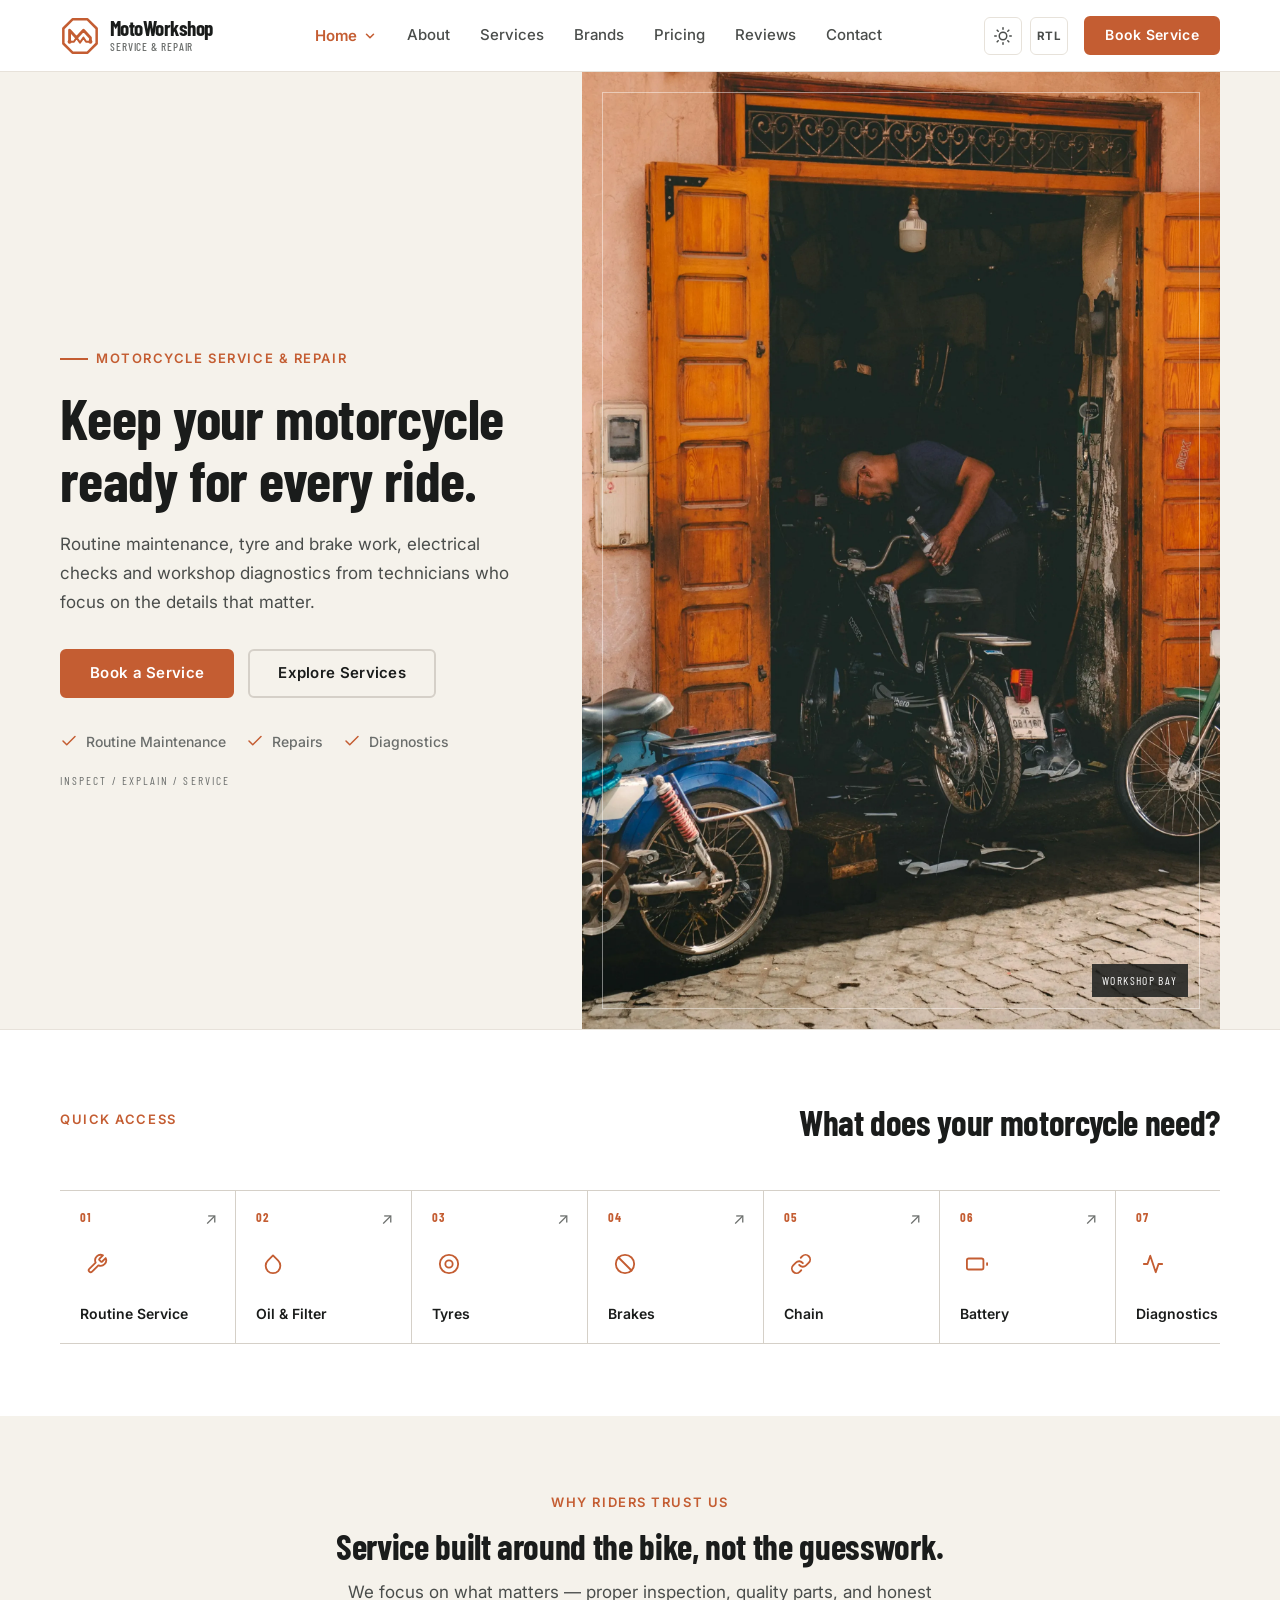
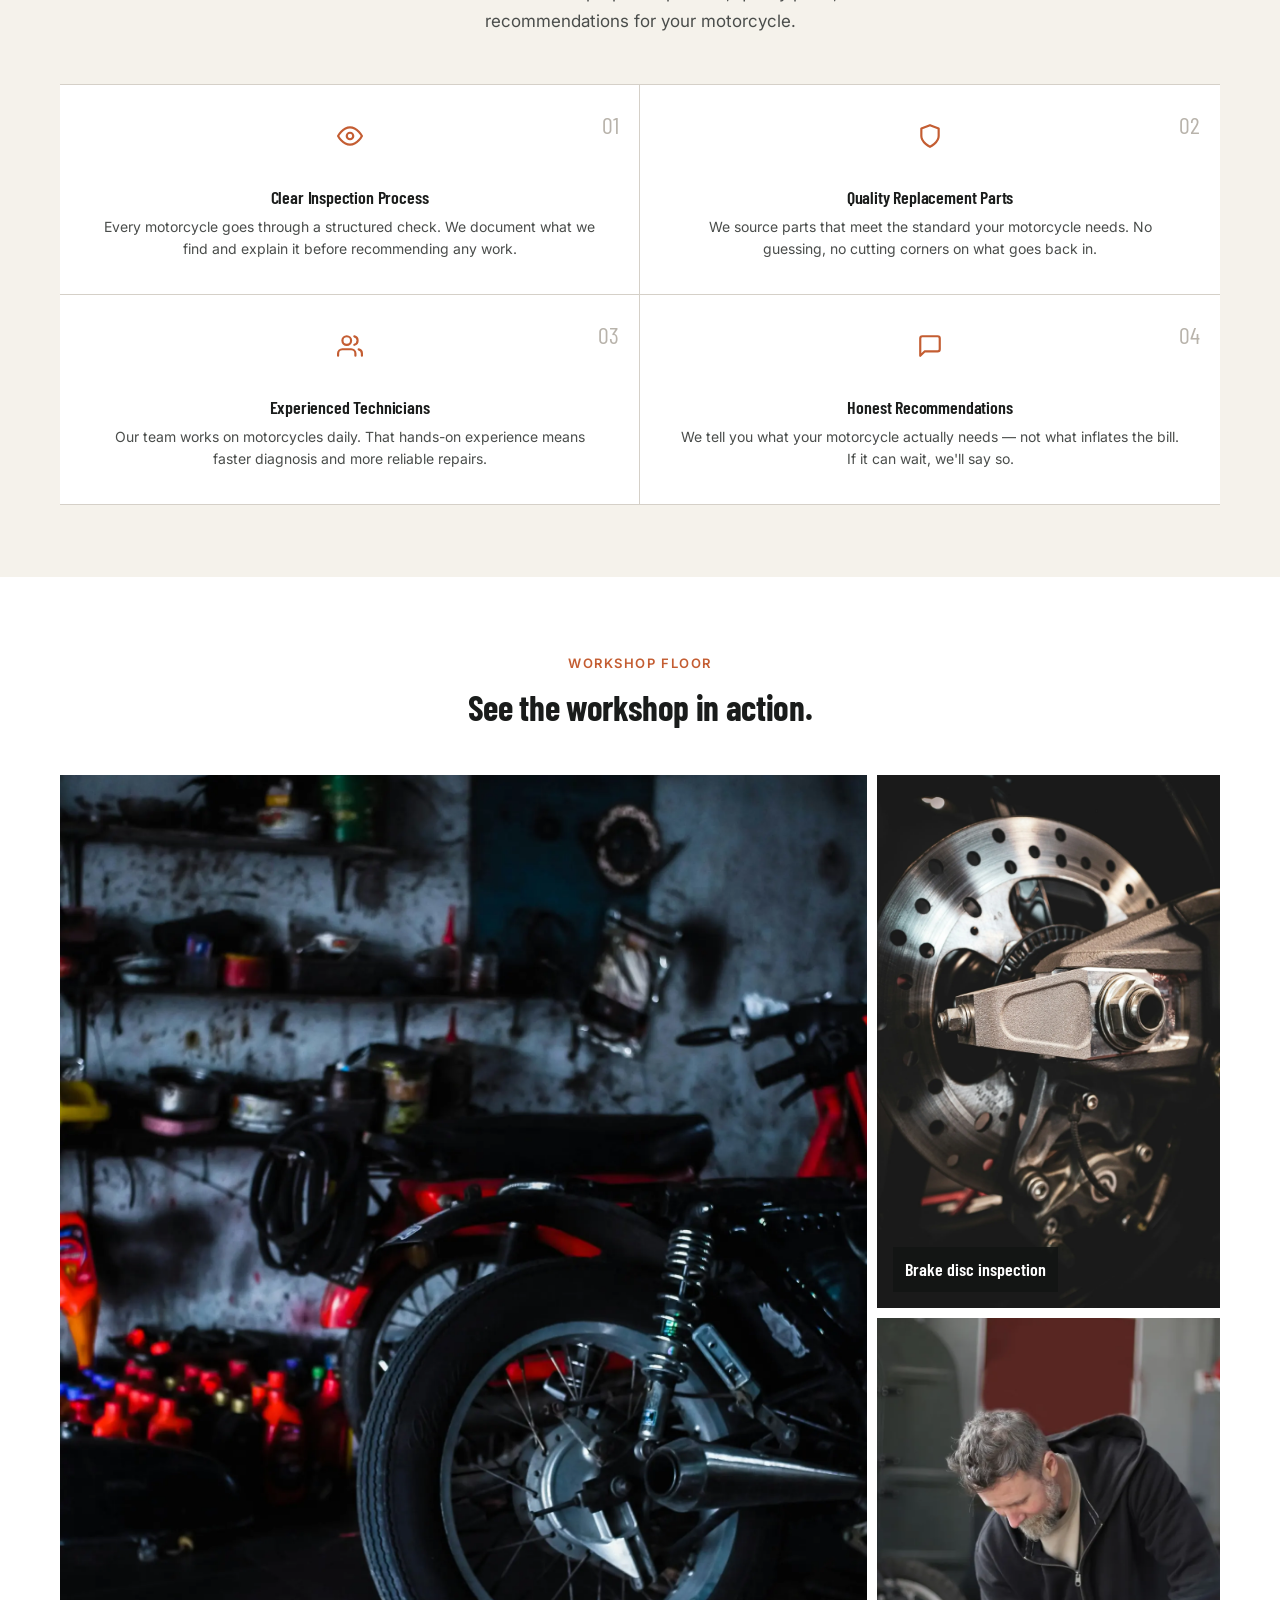
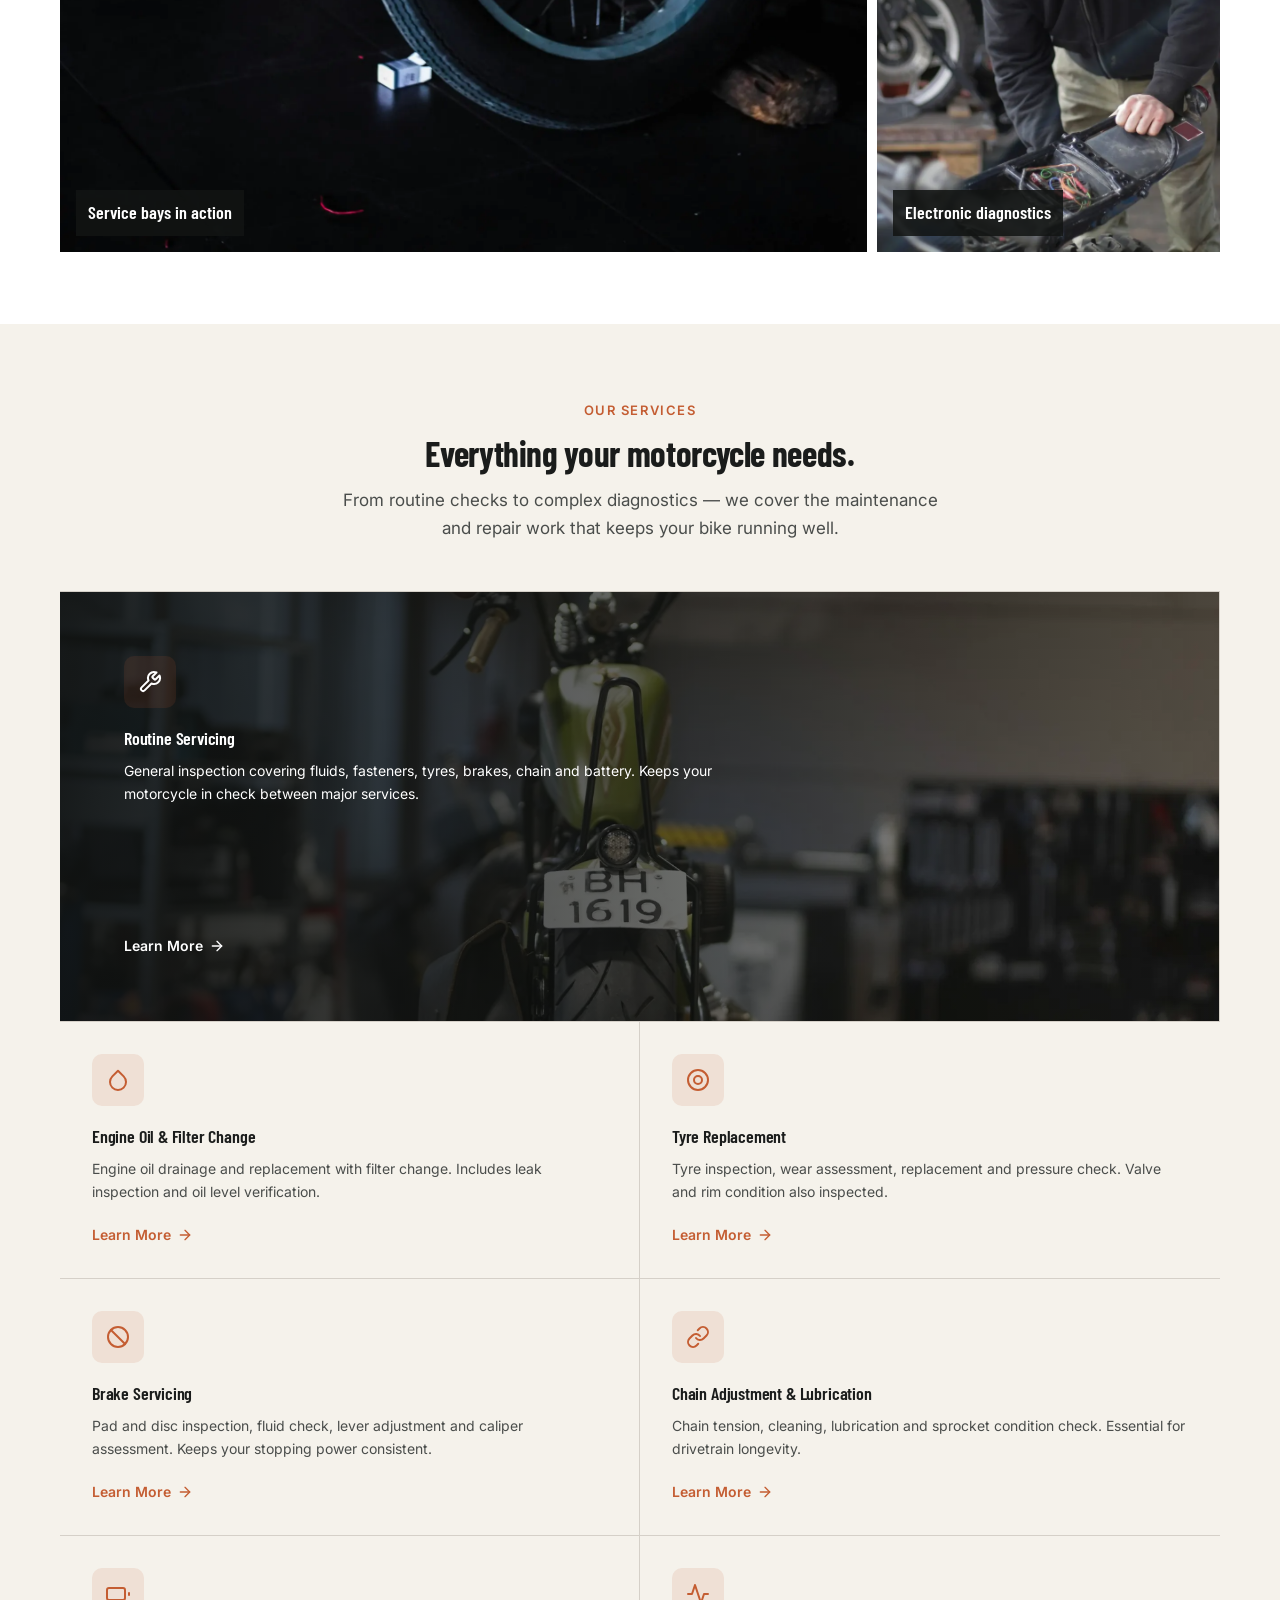
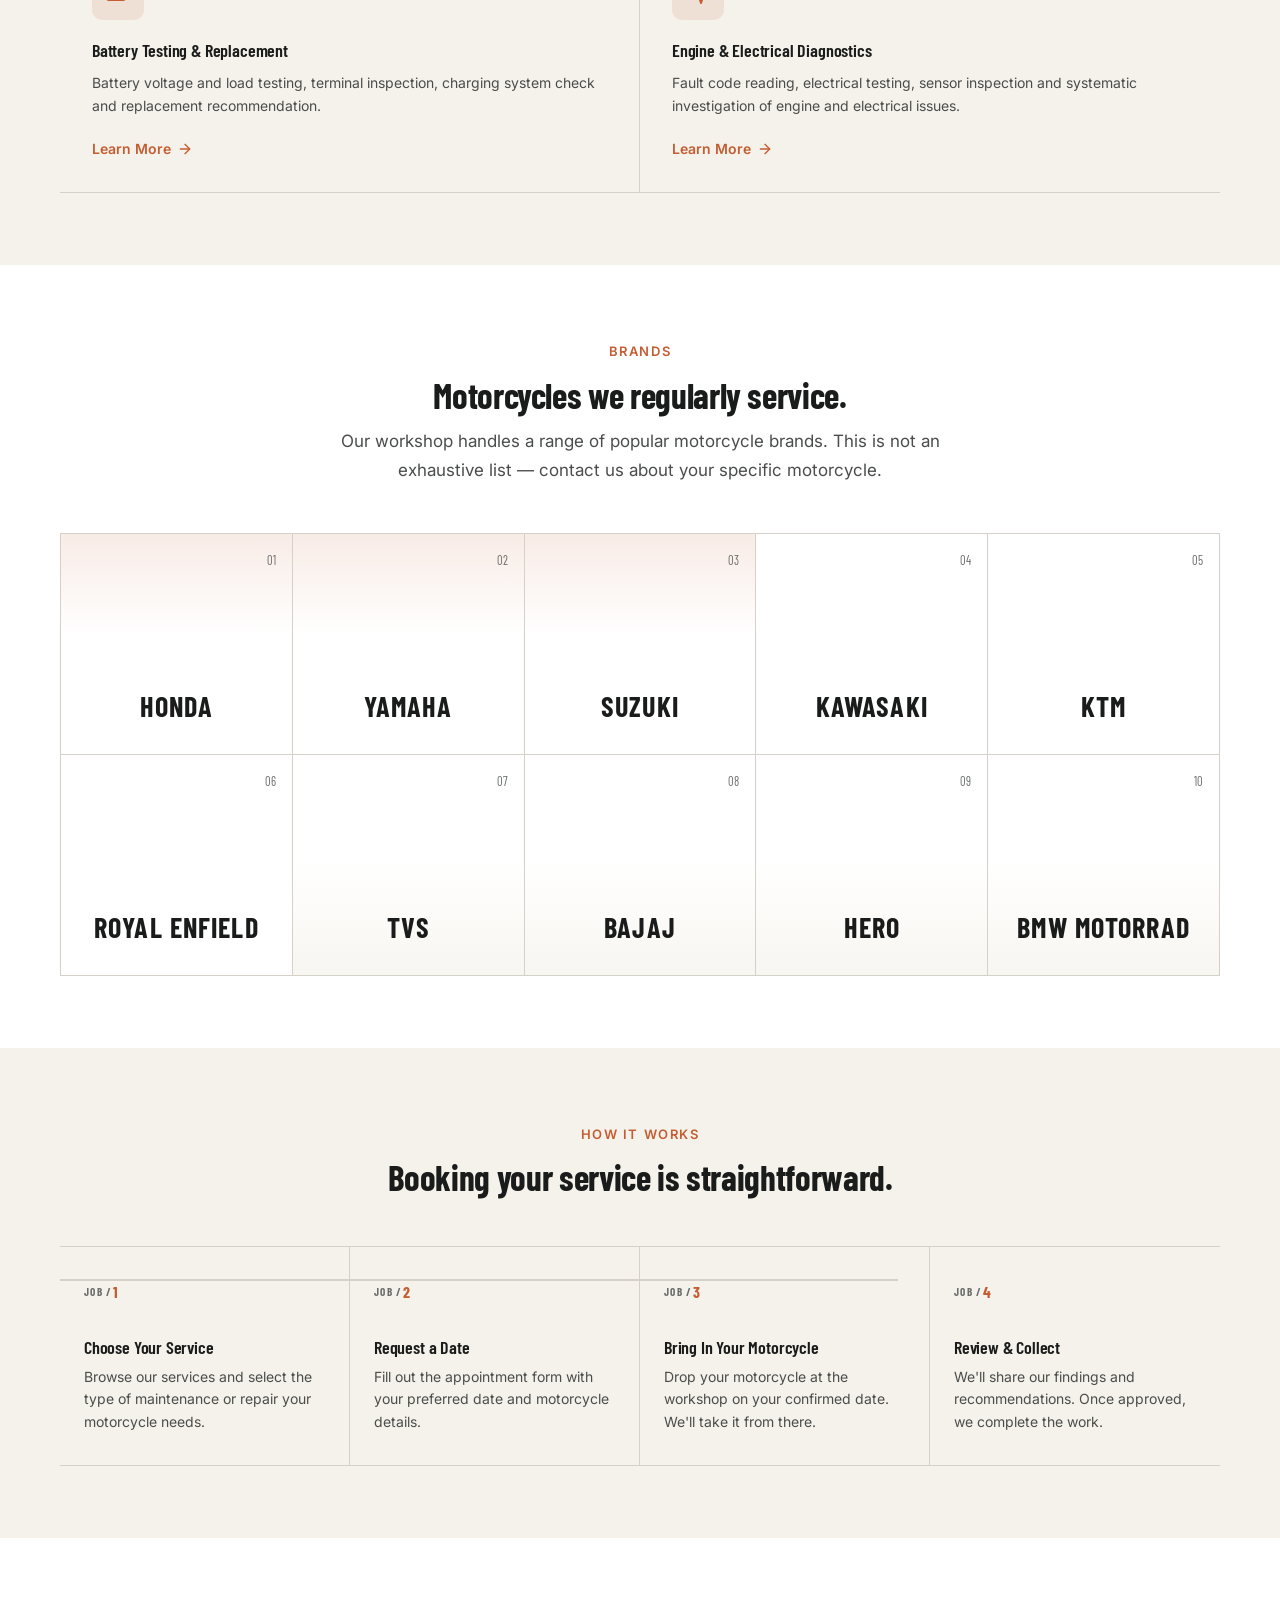
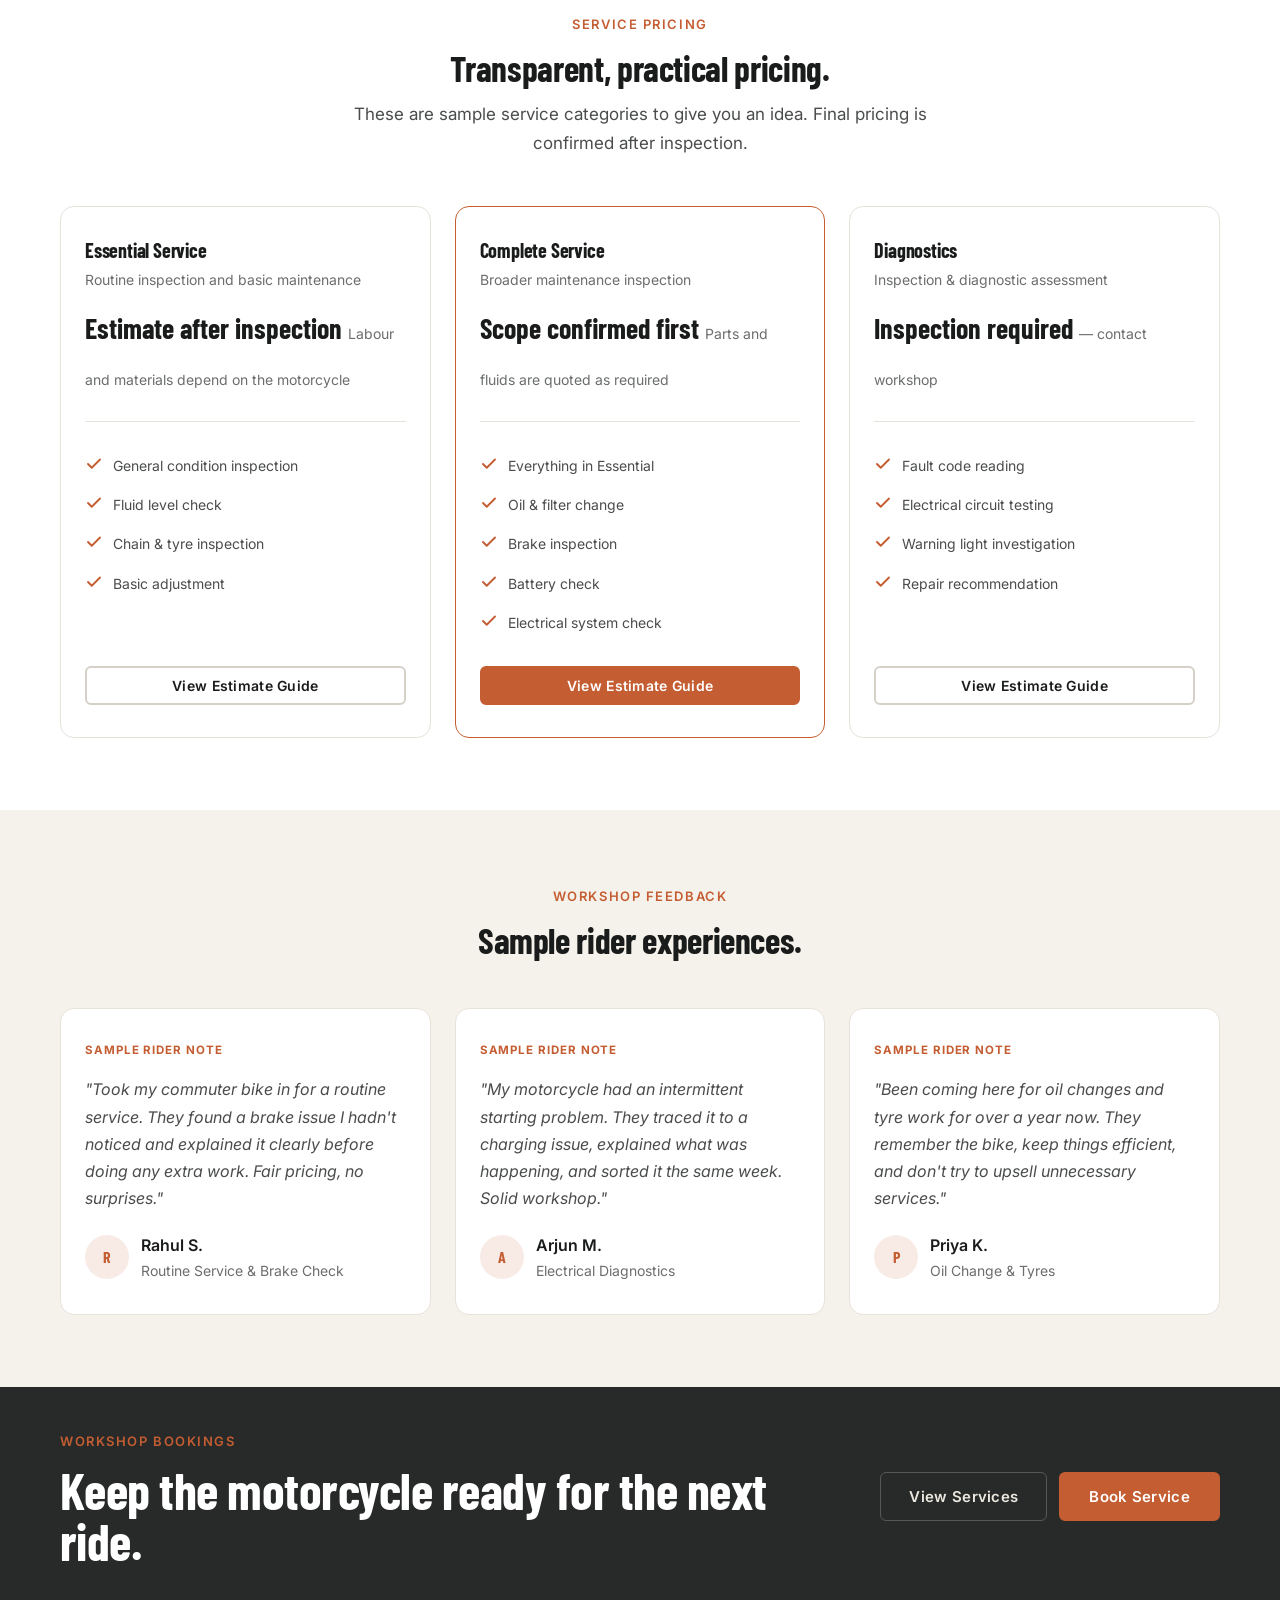
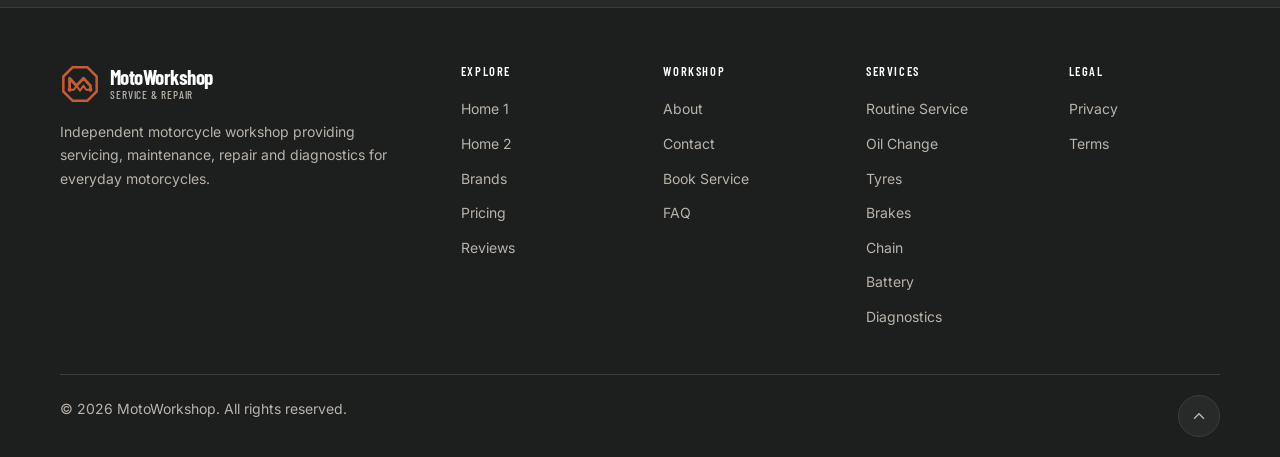
==== commit 40fe4279: "Complete real-image and responsive layout pass" ====
--- a/pages/index.html
+++ b/pages/index.html
@@ -10,9 +10,9 @@
   <title>MotoWorkshop — Motorcycle Service &amp; Repair</title>
   <meta name="description" content="Professional motorcycle servicing, maintenance, repair and diagnostics. Routine service, oil changes, tyres, brakes, chain care and electrical diagnostics for everyday motorcycles.">
   <link rel="preload" as="image" href="../assets/images/home1-hero.webp" type="image/webp">
-  <link rel="stylesheet" href="../assets/css/style.css">
-  <link rel="stylesheet" href="../assets/css/dark-mode.css">
-  <link rel="stylesheet" href="../assets/css/rtl.css">
+  <link rel="stylesheet" href="../assets/css/style.css?v=20261007">
+  <link rel="stylesheet" href="../assets/css/dark-mode.css?v=20261007">
+  <link rel="stylesheet" href="../assets/css/rtl.css?v=20261007">
 </head>
 <body class="home-one">
   <a href="#main" class="skip-link">Skip to main content</a>
@@ -60,7 +60,7 @@
 
   <!-- Mobile Drawer -->
   <div class="drawer-overlay" id="drawerOverlay"></div>
-  <aside class="drawer" id="mobileDrawer" aria-label="Mobile navigation">
+  <aside class="drawer" id="mobileDrawer" aria-label="Mobile navigation" aria-hidden="true" inert>
     <div class="drawer__header">
       <a href="index.html" class="drawer__brand" aria-label="MotoWorkshop Home">
         <img class="drawer__brand-mark" src="../assets/brand/logo-mark.svg" alt="" width="42" height="42">
@@ -156,7 +156,7 @@
           </div>
         </div>
         <div class="hero__image">
-          <img src="../assets/images/home1-hero.webp" alt="Mechanic working on a motorcycle inside a bright independent workshop" width="1600" height="1067" fetchpriority="high">
+          <img src="../assets/images/home1-hero.webp" alt="Mechanic working beside motorcycles at an independent repair shop entrance" width="1800" height="2700" fetchpriority="high">
         </div>
       </div>
     </section>
@@ -273,19 +273,19 @@
         </div>
         <div class="workshop-gallery__grid">
           <div class="workshop-gallery__item reveal">
-            <img src="../assets/images/workshop-panorama.webp" alt="Motorcycle positioned inside an independent workshop" width="1280" height="853" loading="lazy" decoding="async">
+            <img src="../assets/images/workshop-panorama.webp" alt="Two motorcycles parked inside a dimly lit repair workshop" width="1800" height="2400" loading="lazy" decoding="async">
             <div class="workshop-gallery__caption">
               <span>Service bays in action</span>
             </div>
           </div>
           <div class="workshop-gallery__item reveal reveal-delay-1">
-            <img src="../assets/images/brake-service.webp" alt="Close view of a motorcycle brake disc and caliper" width="1600" height="1067" loading="lazy" decoding="async">
+            <img src="../assets/images/brake-service.webp" alt="Close view of a motorcycle rear brake disc, hub and caliper" width="1800" height="2700" loading="lazy" decoding="async">
             <div class="workshop-gallery__caption">
               <span>Brake disc inspection</span>
             </div>
           </div>
           <div class="workshop-gallery__item reveal reveal-delay-2">
-            <img src="../assets/images/diagnostics.webp" alt="Technician inspecting motorcycle control cables and wiring" width="1600" height="1067" loading="lazy" decoding="async">
+            <img src="../assets/images/diagnostics.webp" alt="Mechanic inspecting exposed motorcycle wiring in a garage" width="1800" height="1201" loading="lazy" decoding="async">
             <div class="workshop-gallery__caption">
               <span>Electronic diagnostics</span>
             </div>
@@ -569,21 +569,11 @@
     </section>
 
     <!-- SECTION 10: FINAL CTA -->
-    <section class="booking-cta">
-      <div class="container">
-        <div class="booking-cta__inner">
-          <p class="eyebrow">Book an Appointment</p>
-          <h2>Ready to get your bike checked?</h2>
-          <p>Whether it's a routine service, a specific repair, or a diagnostic check — request an appointment and we'll take care of the rest.</p>
-          <a href="contact.html#booking" class="btn btn--primary btn--lg">Book Service</a>
-        </div>
-      </div>
-    </section>
 
   </main>
 
   <!-- ========== FOOTER ========== -->
-  <footer class="footer" role="contentinfo">
+  <footer class="footer" id="site-footer" role="contentinfo">
     <div class="footer__action">
       <div class="container footer__action-inner">
         <div>
@@ -604,6 +594,14 @@
             <span class="navbar__brand-text">MotoWorkshop<span>Service &amp; Repair</span></span>
           </a>
           <p class="footer__brand-desc">Independent motorcycle workshop providing servicing, maintenance, repair and diagnostics for everyday motorcycles.</p>
+        </div>
+        <div>
+          <h4 class="footer__col-title">Explore</h4>
+          <a href="index.html" class="footer__link">Home 1</a>
+          <a href="home2.html" class="footer__link">Home 2</a>
+          <a href="brands.html" class="footer__link">Brands</a>
+          <a href="pricing.html" class="footer__link">Pricing</a>
+          <a href="reviews.html" class="footer__link">Reviews</a>
         </div>
         <div>
           <h4 class="footer__col-title">Workshop</h4>
@@ -622,14 +620,6 @@
           <a href="service-details.html?service=battery-service" class="footer__link">Battery</a>
           <a href="service-details.html?service=diagnostics" class="footer__link">Diagnostics</a>
         </div>
-        <div>
-          <h4 class="footer__col-title">Explore</h4>
-          <a href="index.html" class="footer__link">Home 1</a>
-          <a href="home2.html" class="footer__link">Home 2</a>
-          <a href="brands.html" class="footer__link">Brands</a>
-          <a href="pricing.html" class="footer__link">Pricing</a>
-          <a href="reviews.html" class="footer__link">Reviews</a>
-        </div>
         <div class="footer__legal">
           <h4 class="footer__col-title">Legal</h4>
           <a href="privacy.html" class="footer__link">Privacy</a>
@@ -644,6 +634,6 @@
   </footer>
 
 
-  <script src="../assets/js/main.js"></script>
+  <script src="../assets/js/main.js?v=20261007"></script>
 </body>
 </html>
--- a/assets/css/style.css
+++ b/assets/css/style.css
@@ -484,8 +484,9 @@
   height: 100%;
   background: var(--bg-primary);
   z-index: var(--z-drawer);
+  visibility: hidden;
   transform: translateX(100%);
-  transition: transform 0.35s var(--ease-out);
+  transition: transform 0.35s var(--ease-out), visibility 0s linear 0.35s;
   overflow-y: auto;
   display: flex;
   flex-direction: column;
@@ -496,7 +497,13 @@
 }
 
 .drawer.active {
+  visibility: visible;
   transform: translateX(0);
+  transition-delay: 0s;
+}
+
+.drawer[aria-hidden="true"] {
+  display: none;
 }
 
 .drawer__header {
@@ -1040,21 +1047,6 @@
 .pricing-card--featured {
   border-color: var(--accent);
   position: relative;
-}
-
-.pricing-card--featured::before {
-  content: 'Popular';
-  position: absolute;
-  top: -12px;
-  inset-inline-start: 1.5rem;
-  background: var(--accent);
-  color: var(--white);
-  font-size: 0.75rem;
-  font-weight: 600;
-  padding: 0.25rem 0.75rem;
-  border-radius: var(--radius-sm);
-  text-transform: uppercase;
-  letter-spacing: 0.06em;
 }
 
 .pricing-card__header {
@@ -2706,7 +2698,7 @@
 
 .philosophy-band { background: var(--graphite); }
 .philosophy-band__grid { display: grid; grid-template-columns: 1.1fr .9fr; gap: clamp(3rem, 6vw, 6rem); align-items: center; }
-.philosophy-band__image { position: relative; }
+.philosophy-band__image { position: relative; min-width: 0; overflow: hidden; }
 .philosophy-band__image img { width: 100%; aspect-ratio: 4/5; object-fit: cover; }
 .philosophy-band__image figcaption { position: absolute; inset-inline-start: 1rem; inset-block-end: 1rem; padding: .5rem .7rem; background: var(--accent); color: #fff; font-size: .76rem; font-weight: 700; text-transform: uppercase; letter-spacing: .06em; }
 .philosophy-band__copy h2 { color: #fff; }
@@ -4443,3 +4435,310 @@
     gap: .3rem;
   }
 }
+
+/* ============================================
+   FINAL REAL-IMAGE + LAYOUT CORRECTION PASS
+   ============================================ */
+
+/* Featured pricing uses the same hierarchy as the other estimate rows. */
+.pricing-card--featured::before,
+.page-pricing .pricing-card--featured::before {
+  content: none;
+  display: none;
+}
+
+/* Home 2: compact the ledger and category wall without losing scan order. */
+.home-two .job-row {
+  min-height: 76px;
+  padding-block: .75rem;
+}
+
+.home-two .job-row b {
+  justify-self: end;
+}
+
+.home-two .machine-types__wall span {
+  min-height: 96px;
+  justify-content: center;
+  gap: .2rem;
+}
+
+/* Manufacturer artwork stays on a neutral plate in both themes. */
+.page-brands .brand-card {
+  min-height: 0;
+  align-items: stretch;
+  padding: 3.35rem 1.15rem 1.2rem;
+}
+
+.page-brands .brand-card > div {
+  width: 100%;
+  display: flex;
+  flex-direction: column;
+}
+
+.brand-card__logo {
+  height: 70px;
+  display: grid;
+  place-items: center;
+  margin-block-end: 1.1rem;
+  padding: .85rem 1rem;
+  border: 1px solid #dedbd3;
+  background: #f7f6f2;
+}
+
+.brand-card__logo img {
+  width: 100%;
+  height: 100%;
+  object-fit: contain;
+}
+
+.page-brands .brand-card__tag {
+  margin-block-start: auto;
+}
+
+/* Real map + visit guidance. The iframe itself is never transformed. */
+.page-contact .location-layout {
+  max-width: 1180px;
+  grid-template-columns: minmax(0, 1.45fr) minmax(270px, .55fr);
+  align-items: start;
+  gap: 1.5rem;
+}
+
+.page-contact .booking-layout > * {
+  min-width: 0;
+}
+
+.map-panel,
+.visit-column {
+  min-width: 0;
+}
+
+.location-map {
+  width: 100%;
+  height: 450px;
+  display: block;
+  border: 1px solid var(--border-color);
+  background: var(--bg-secondary);
+}
+
+.map-panel__details {
+  display: flex;
+  align-items: end;
+  justify-content: space-between;
+  gap: 1.5rem;
+  padding: 1.25rem 0;
+  border-block-end: 1px solid var(--border-color);
+}
+
+.map-panel__details h3 {
+  margin-block-end: .35rem;
+  font-size: clamp(1.25rem, 2vw, 1.7rem);
+}
+
+.map-panel__details p:last-child {
+  max-width: 660px;
+  margin: 0;
+  color: var(--text-secondary);
+  font-size: var(--fs-small);
+}
+
+.map-panel__details .btn {
+  flex: 0 0 auto;
+}
+
+.contact-workshop-photo {
+  position: relative;
+  margin: 0 0 1rem;
+}
+
+.contact-workshop-photo img {
+  width: 100%;
+  aspect-ratio: 4 / 3;
+  object-fit: cover;
+}
+
+.contact-workshop-photo figcaption,
+.about-workbench__image figcaption {
+  position: absolute;
+  inset-inline-start: .75rem;
+  inset-block-end: .75rem;
+  padding: .4rem .55rem;
+  background: rgba(18, 20, 19, .88);
+  color: #fff;
+  font-size: .66rem;
+  font-weight: 700;
+  letter-spacing: .07em;
+  text-transform: uppercase;
+}
+
+.page-contact .visit-tips {
+  grid-template-columns: 1fr;
+}
+
+.page-contact .visit-tip {
+  padding-inline: 0;
+  border-inline-end: 0;
+}
+
+/* Editorial support photography for content-heavy inner pages. */
+.about-workbench,
+.pricing-inspection {
+  background: var(--graphite);
+  color: var(--text-inverse);
+}
+
+.about-workbench__grid,
+.pricing-inspection__grid {
+  display: grid;
+  grid-template-columns: minmax(280px, .75fr) minmax(0, 1.25fr);
+  align-items: center;
+  gap: clamp(2rem, 7vw, 7rem);
+  padding-block: clamp(3rem, 7vw, 6rem);
+}
+
+.about-workbench__image,
+.pricing-inspection__image {
+  position: relative;
+  margin: 0;
+}
+
+.about-workbench__image img {
+  width: 100%;
+  height: clamp(360px, 48vw, 560px);
+  object-fit: cover;
+  object-position: center 58%;
+}
+
+.pricing-inspection__image img {
+  width: 100%;
+  aspect-ratio: 4 / 3;
+  object-fit: cover;
+}
+
+.about-workbench__copy h2,
+.pricing-inspection__copy h2 {
+  max-width: 720px;
+  color: #fff;
+  font-size: clamp(2rem, 4vw, 3.8rem);
+  line-height: 1;
+}
+
+.about-workbench__copy p:not(.eyebrow),
+.pricing-inspection__copy p:not(.eyebrow) {
+  max-width: 660px;
+  margin-block: 1rem 1.5rem;
+  color: #c5c0b8;
+}
+
+@media (max-width: 1024px) {
+  .page-contact .location-layout {
+    grid-template-columns: 1fr;
+  }
+
+  .location-map {
+    height: 390px;
+  }
+
+  .visit-column {
+    display: grid;
+    grid-template-columns: minmax(250px, .7fr) minmax(0, 1.3fr);
+    gap: 1.5rem;
+  }
+
+  .page-contact .visit-tips {
+    align-content: start;
+  }
+}
+
+@media (max-width: 768px) {
+  .home-two .job-row {
+    grid-template-columns: 34px minmax(0, 1fr) 24px;
+    align-items: start;
+    gap: .35rem .75rem;
+  }
+
+  .home-two .job-row > span:nth-child(3) {
+    grid-column: 2 / 3;
+  }
+
+  .home-two .job-row b {
+    grid-column: 3;
+    grid-row: 1 / span 2;
+    align-self: center;
+  }
+
+  .home-two .machine-types__wall span {
+    min-height: 78px;
+    padding: .9rem;
+  }
+
+  .about-workbench__grid,
+  .pricing-inspection__grid {
+    grid-template-columns: minmax(220px, .8fr) minmax(0, 1.2fr);
+    gap: 2rem;
+  }
+}
+
+@media (max-width: 600px) {
+  .page-brands .brands__grid {
+    grid-template-columns: 1fr;
+  }
+
+  .page-brands .brand-card {
+    padding-block-end: 1.35rem;
+  }
+
+  .location-map {
+    height: 320px;
+  }
+
+  .map-panel__details,
+  .visit-column,
+  .about-workbench__grid,
+  .pricing-inspection__grid {
+    grid-template-columns: 1fr;
+  }
+
+  .map-panel__details {
+    display: grid;
+    align-items: start;
+  }
+
+  .map-panel__details .btn {
+    width: 100%;
+  }
+
+  .contact-workshop-photo img,
+  .pricing-inspection__image img {
+    aspect-ratio: 16 / 10;
+  }
+
+  .about-workbench__image img {
+    height: 360px;
+  }
+}
+
+@media (max-width: 430px) {
+  .home-two .machine-types__wall {
+    grid-template-columns: 1fr 1fr;
+  }
+
+  .home-two .machine-types__wall span,
+  .home-two .machine-types__wall span:nth-child(2n) {
+    border-inline-end: 1px solid var(--border-color);
+  }
+
+  .home-two .machine-types__wall span:nth-child(2n) {
+    border-inline-end: 0;
+  }
+}
+
+@media (max-width: 340px) {
+  .home-two .machine-types__wall {
+    grid-template-columns: 1fr;
+  }
+
+  .home-two .machine-types__wall span {
+    border-inline-end: 0;
+  }
+}
--- a/assets/css/dark-mode.css
+++ b/assets/css/dark-mode.css
@@ -147,6 +147,12 @@
   border-color: var(--accent);
 }
 
+/* Preserve manufacturer artwork on a neutral plate without recoloring it. */
+[data-theme="dark"] .brand-card__logo {
+  border-color: #dedbd3;
+  background: #f7f6f2;
+}
+
 /* Card text */
 [data-theme="dark"] .service-card__title,
 [data-theme="dark"] .benefit-card__title,
--- a/assets/css/rtl.css
+++ b/assets/css/rtl.css
@@ -58,6 +58,12 @@
 /* Footer alignment */
 [dir="rtl"] .footer__bottom {
   direction: rtl;
+}
+
+/* The demo copy is English: keep sentence punctuation with the sentence while
+   the interface and component flow remain mirrored. */
+[dir="rtl"] :where(p, h1, h2, h3, h4, li, td, th, label, figcaption, blockquote) {
+  unicode-bidi: plaintext;
 }
 
 /* Final production components */
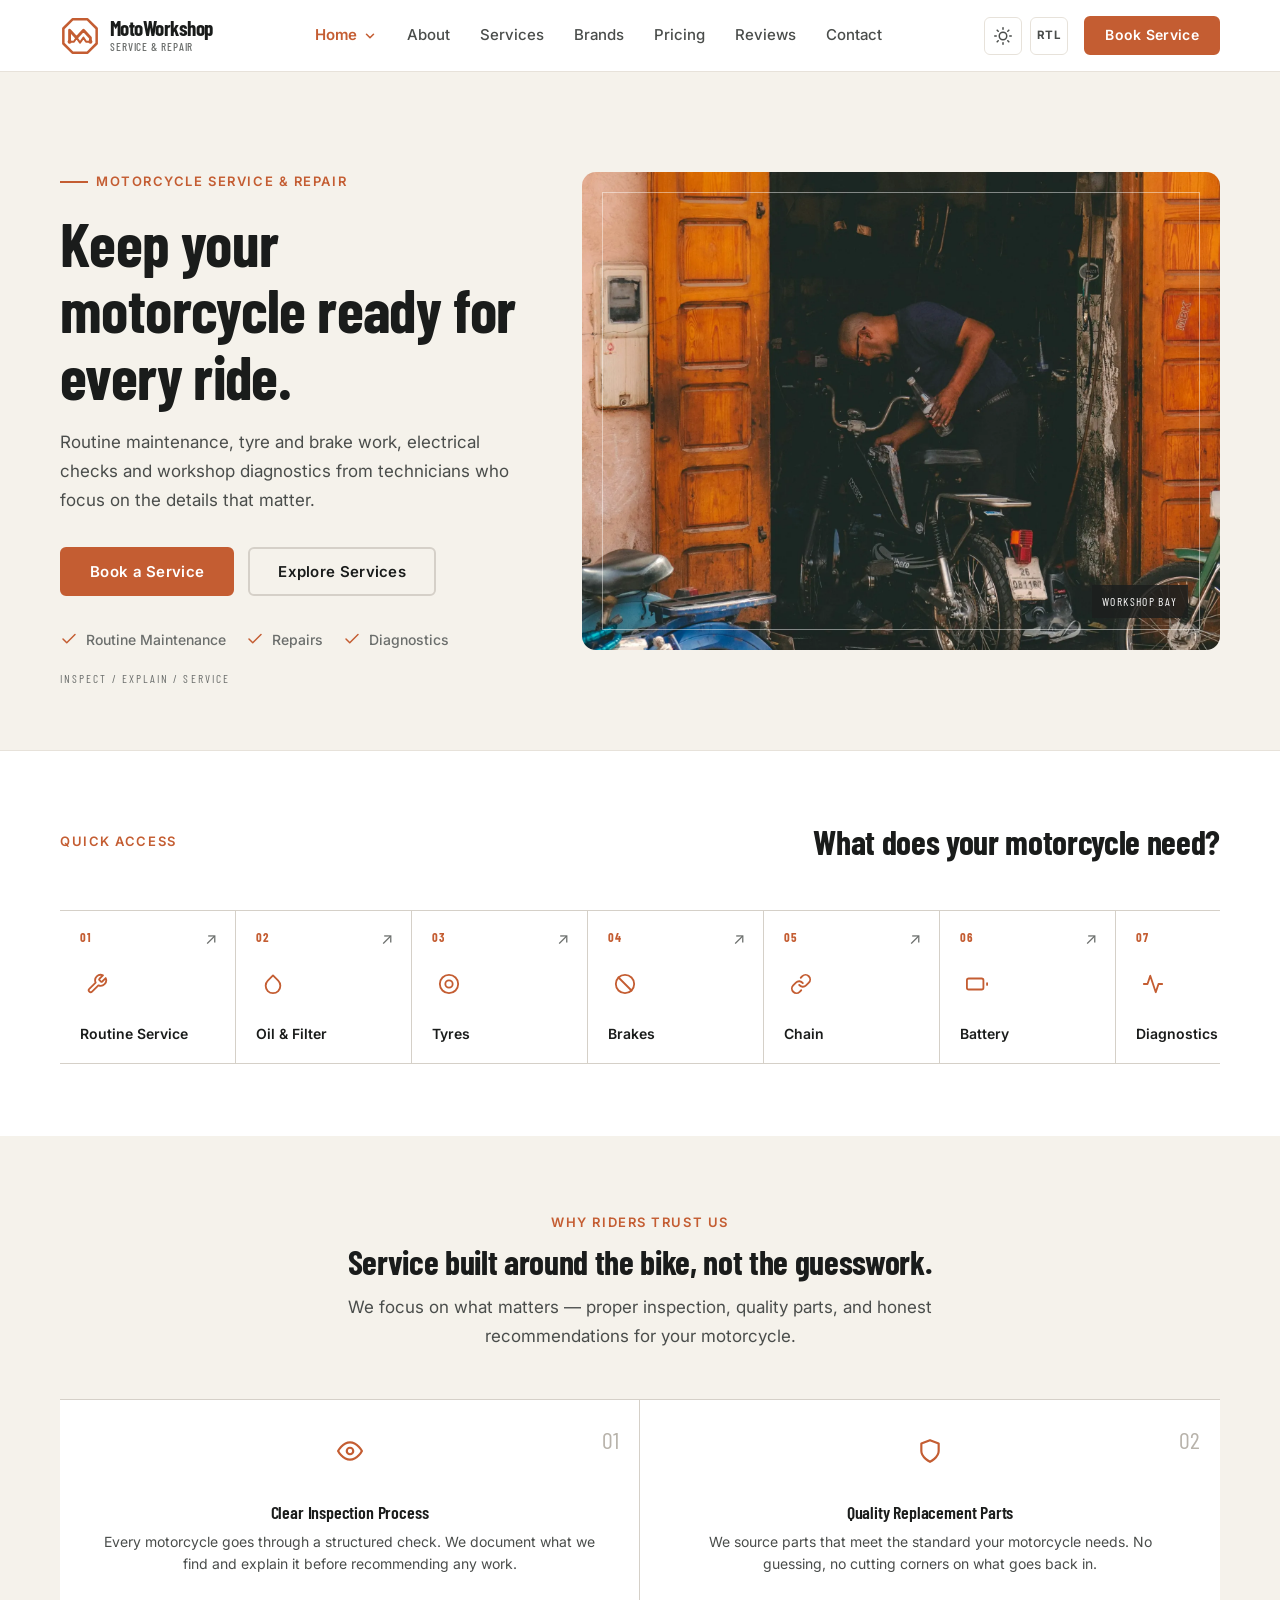
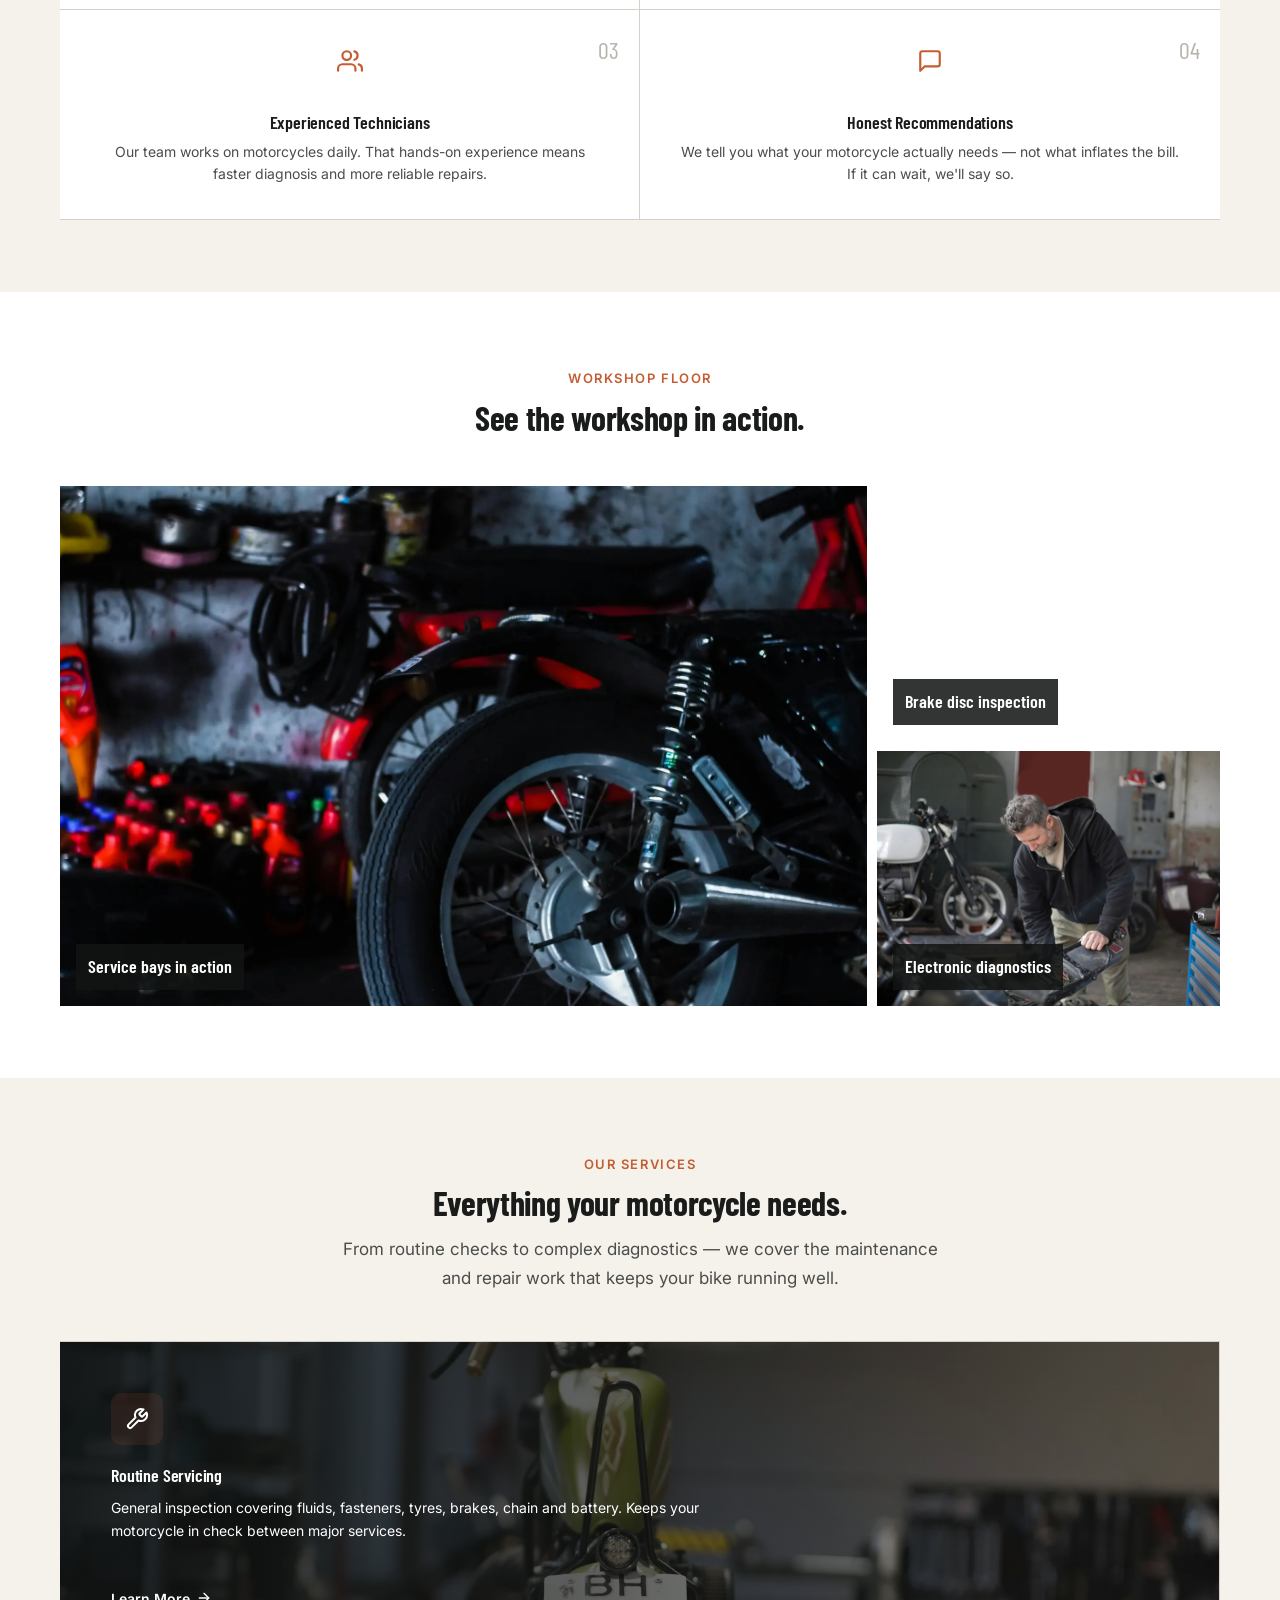
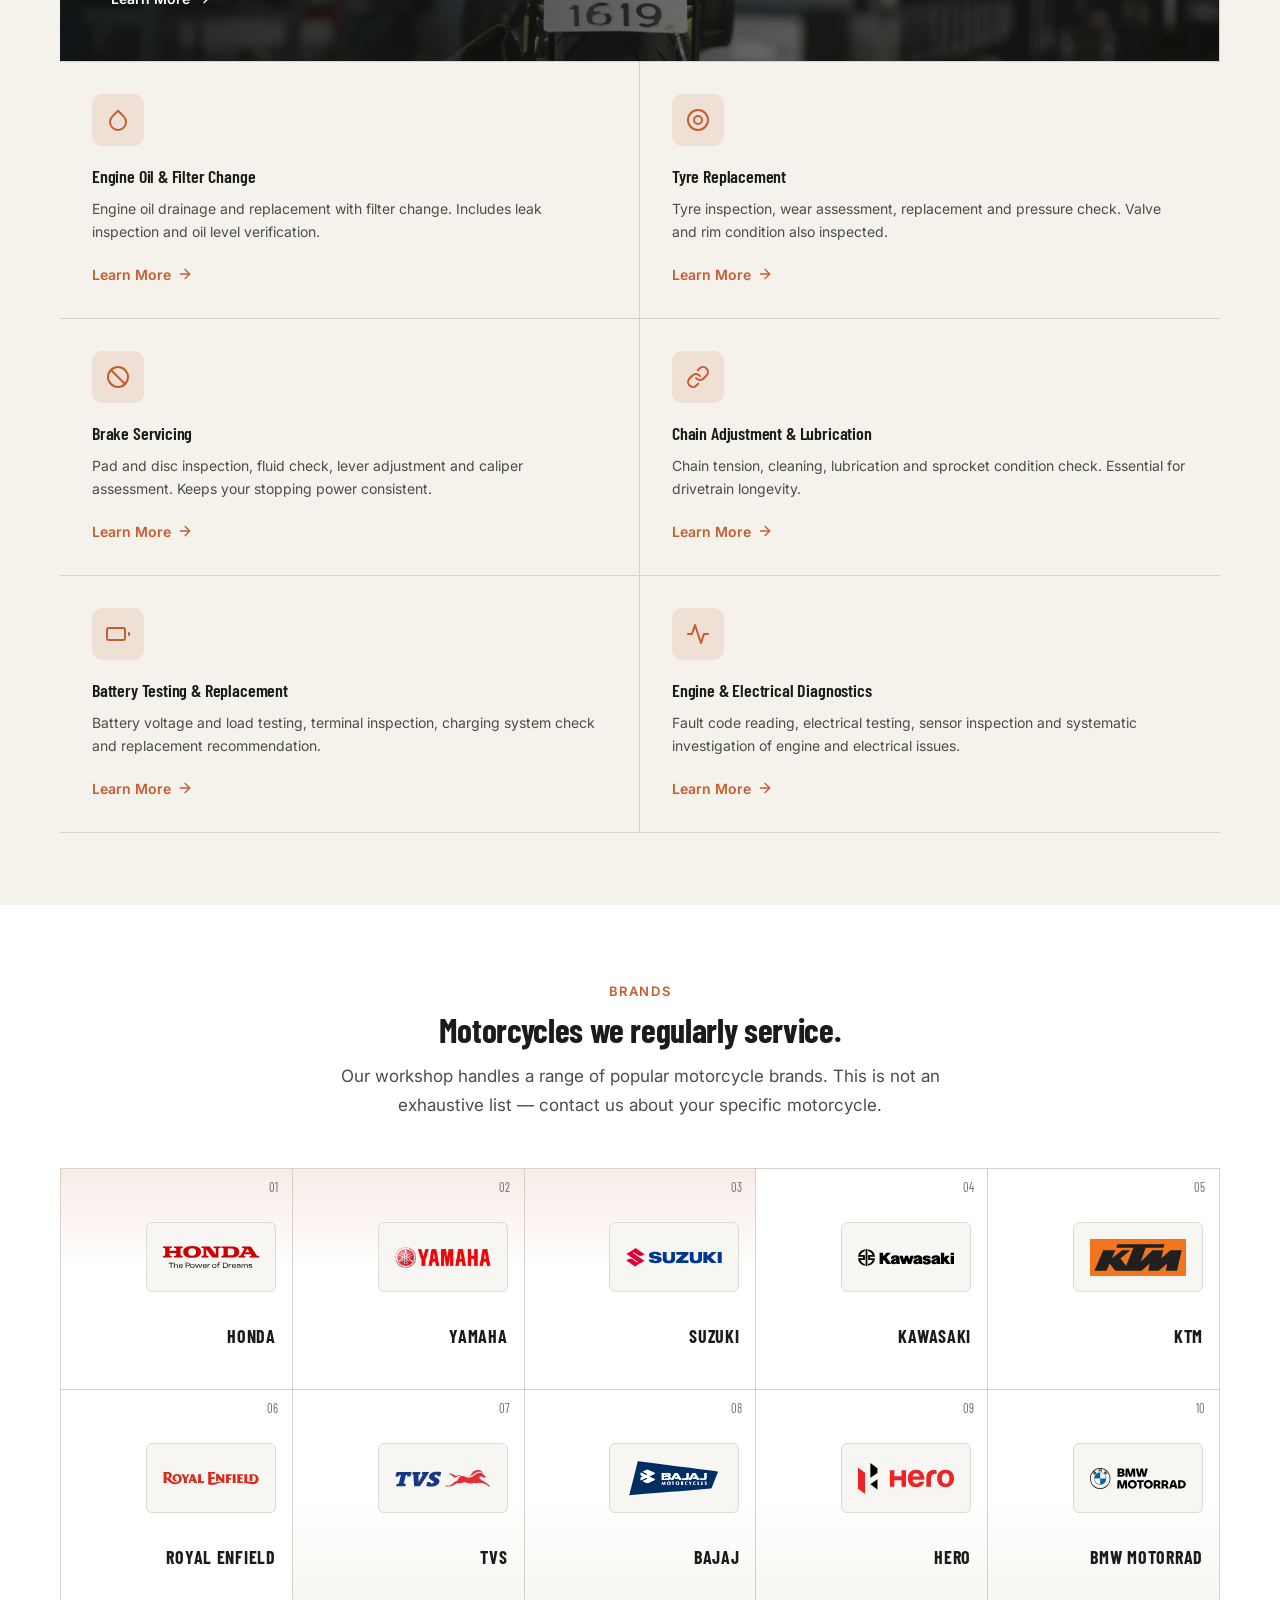
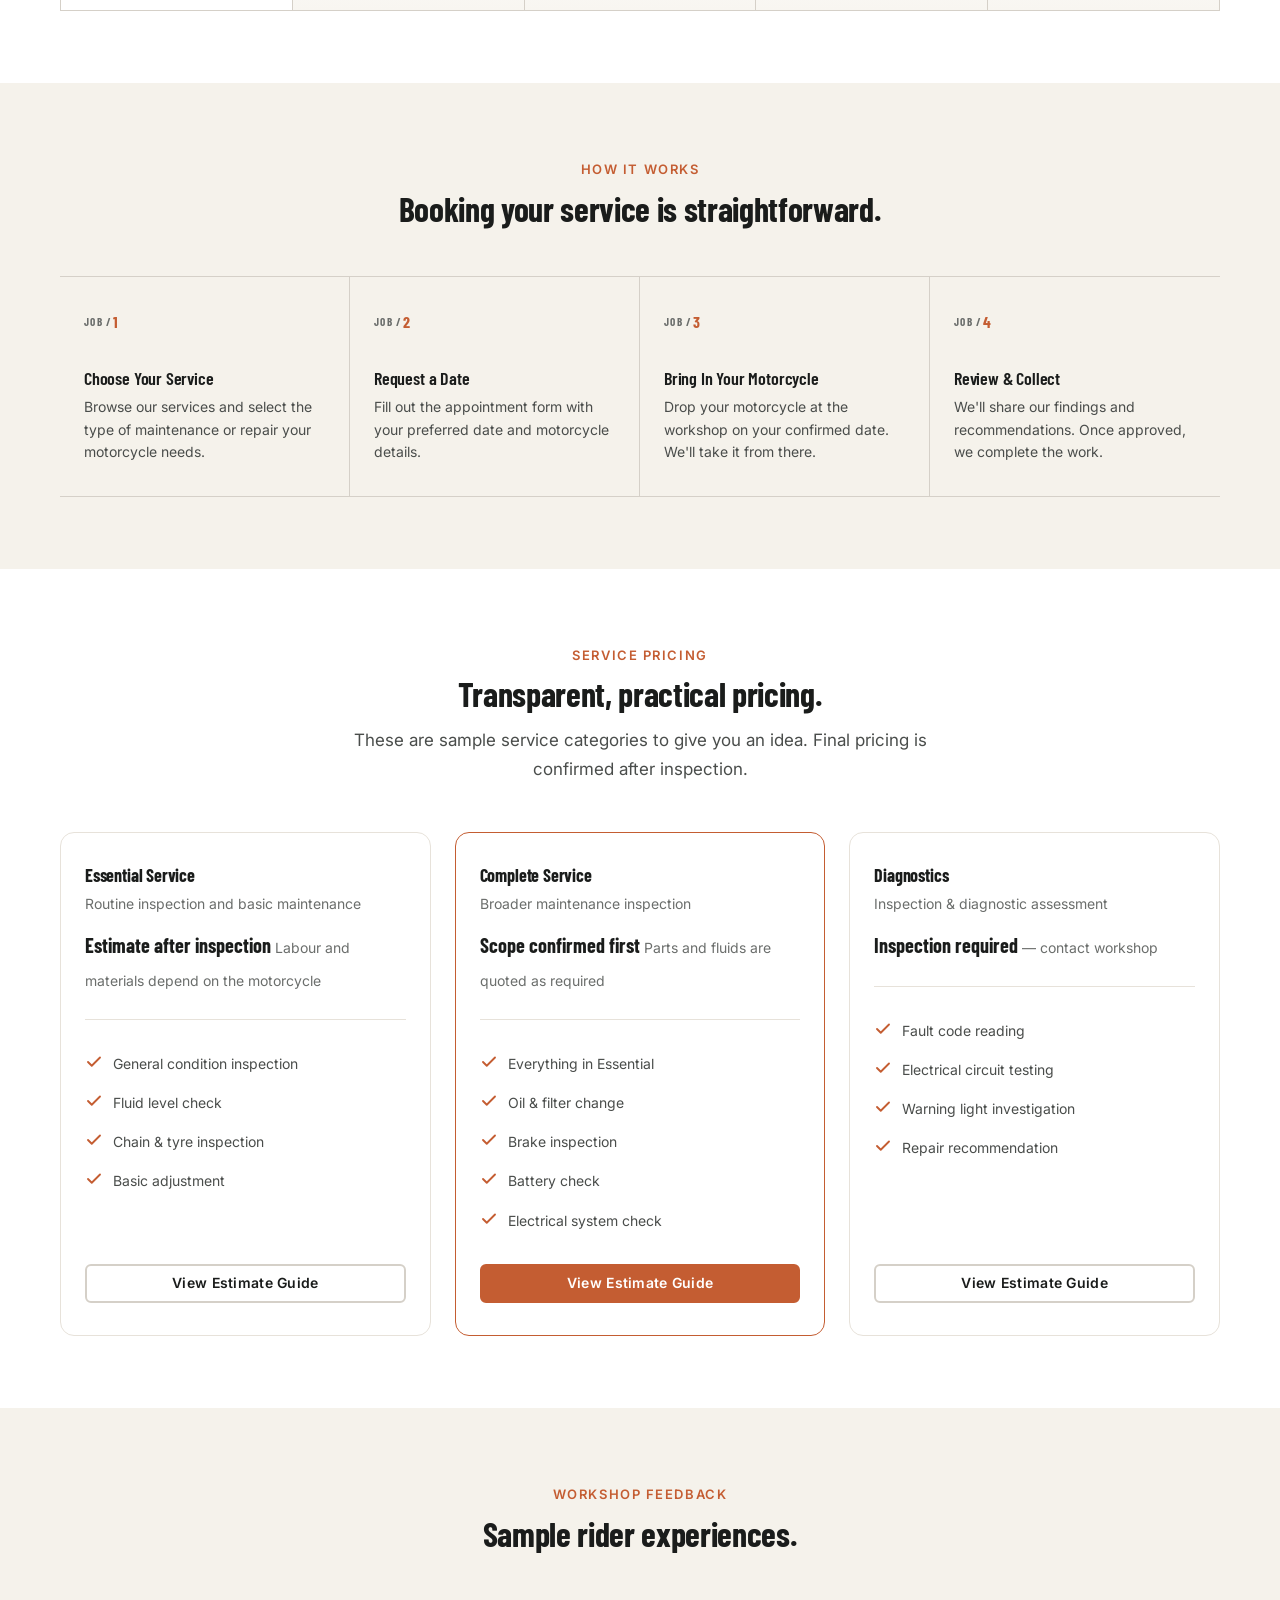
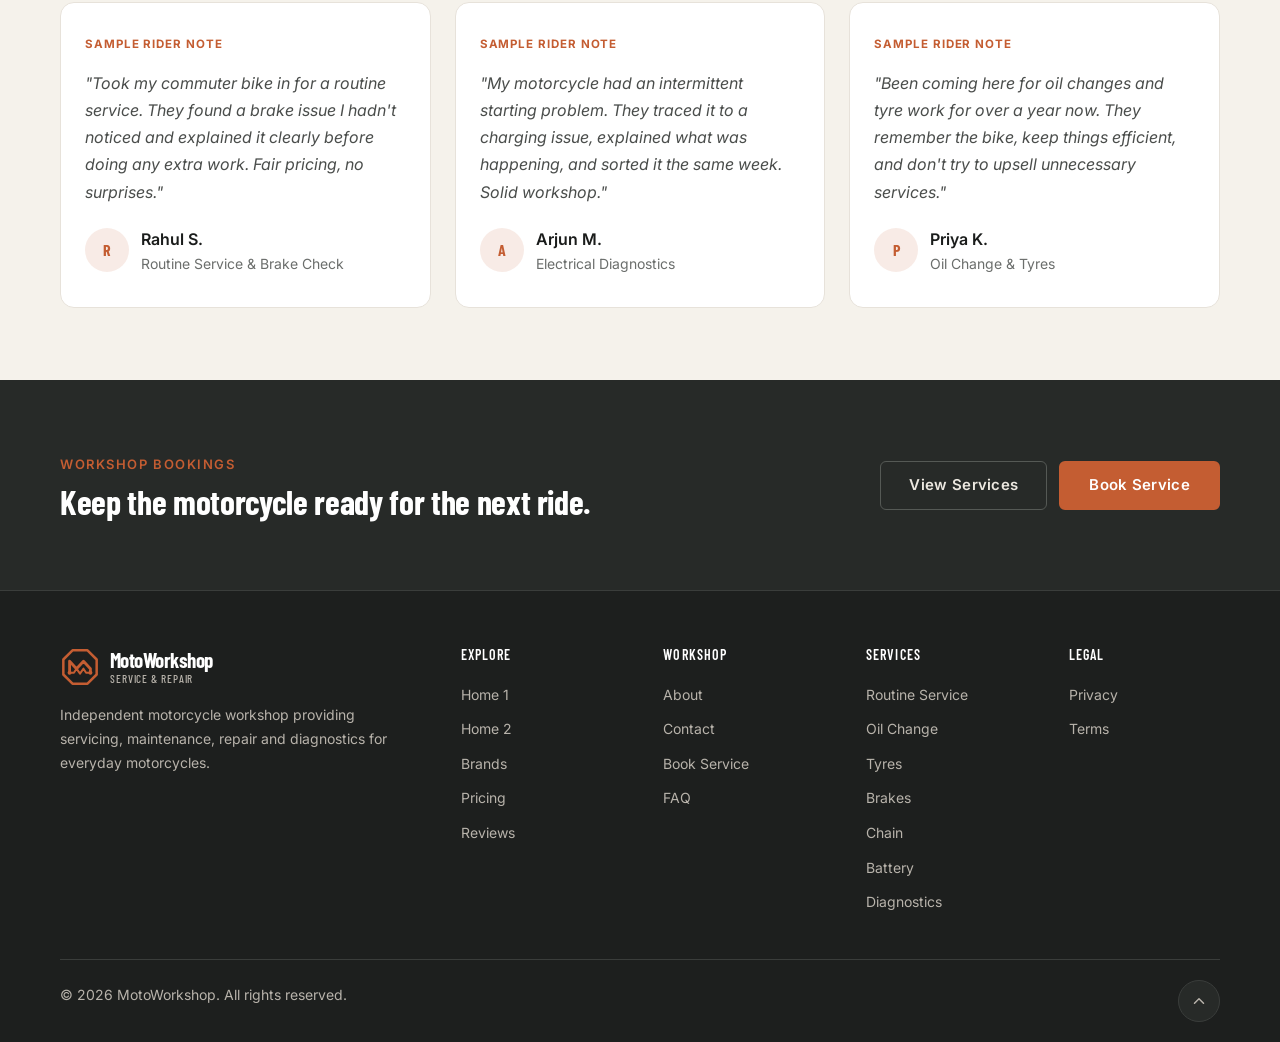
==== commit 248a5d5e: "fix(layout): normalize image proportions, add brand logos to Home 1, and remove How It Works connect" ====
--- a/pages/index.html
+++ b/pages/index.html
@@ -372,16 +372,46 @@
           <p class="section-subtitle">Our workshop handles a range of popular motorcycle brands. This is not an exhaustive list — contact us about your specific motorcycle.</p>
         </div>
         <div class="brands__grid">
-          <div class="brand-card reveal reveal-delay-1"><span class="brand-card__name">Honda</span></div>
-          <div class="brand-card reveal reveal-delay-2"><span class="brand-card__name">Yamaha</span></div>
-          <div class="brand-card reveal reveal-delay-3"><span class="brand-card__name">Suzuki</span></div>
-          <div class="brand-card reveal reveal-delay-4"><span class="brand-card__name">Kawasaki</span></div>
-          <div class="brand-card reveal reveal-delay-5"><span class="brand-card__name">KTM</span></div>
-          <div class="brand-card reveal reveal-delay-1"><span class="brand-card__name">Royal Enfield</span></div>
-          <div class="brand-card reveal reveal-delay-2"><span class="brand-card__name">TVS</span></div>
-          <div class="brand-card reveal reveal-delay-3"><span class="brand-card__name">Bajaj</span></div>
-          <div class="brand-card reveal reveal-delay-4"><span class="brand-card__name">Hero</span></div>
-          <div class="brand-card reveal reveal-delay-5"><span class="brand-card__name">BMW Motorrad</span></div>
+          <div class="brand-card reveal reveal-delay-1">
+            <div class="brand-card__logo"><img src="../assets/brands/honda.svg" alt="Honda logo" width="300" height="68" loading="lazy"></div>
+            <span class="brand-card__name">Honda</span>
+          </div>
+          <div class="brand-card reveal reveal-delay-2">
+            <div class="brand-card__logo"><img src="../assets/brands/yamaha.svg" alt="Yamaha Motor logo" width="1280" height="285" loading="lazy"></div>
+            <span class="brand-card__name">Yamaha</span>
+          </div>
+          <div class="brand-card reveal reveal-delay-3">
+            <div class="brand-card__logo"><img src="../assets/brands/suzuki.svg" alt="Suzuki logo" width="512" height="100" loading="lazy"></div>
+            <span class="brand-card__name">Suzuki</span>
+          </div>
+          <div class="brand-card reveal reveal-delay-4">
+            <div class="brand-card__logo"><img src="../assets/brands/kawasaki.svg" alt="Kawasaki logo" width="168" height="30" loading="lazy"></div>
+            <span class="brand-card__name">Kawasaki</span>
+          </div>
+          <div class="brand-card reveal reveal-delay-5">
+            <div class="brand-card__logo"><img src="../assets/brands/ktm.svg" alt="KTM logo" width="780" height="306" loading="lazy"></div>
+            <span class="brand-card__name">KTM</span>
+          </div>
+          <div class="brand-card reveal reveal-delay-1">
+            <div class="brand-card__logo"><img src="../assets/brands/royal-enfield.svg" alt="Royal Enfield logo" width="512" height="69" loading="lazy"></div>
+            <span class="brand-card__name">Royal Enfield</span>
+          </div>
+          <div class="brand-card reveal reveal-delay-2">
+            <div class="brand-card__logo"><img src="../assets/brands/tvs.svg" alt="TVS Motor logo" width="180" height="70" loading="lazy"></div>
+            <span class="brand-card__name">TVS</span>
+          </div>
+          <div class="brand-card reveal reveal-delay-3">
+            <div class="brand-card__logo"><img src="../assets/brands/bajaj.svg" alt="Bajaj Auto logo" width="512" height="202" loading="lazy"></div>
+            <span class="brand-card__name">Bajaj</span>
+          </div>
+          <div class="brand-card reveal reveal-delay-4">
+            <div class="brand-card__logo"><img src="../assets/brands/hero.svg" alt="Hero MotoCorp logo" width="500" height="162" loading="lazy"></div>
+            <span class="brand-card__name">Hero</span>
+          </div>
+          <div class="brand-card reveal reveal-delay-5">
+            <div class="brand-card__logo"><img src="../assets/brands/bmw-motorrad.svg" alt="BMW Motorrad logo" width="512" height="109" loading="lazy"></div>
+            <span class="brand-card__name">BMW Motorrad</span>
+          </div>
         </div>
       </div>
     </section>
--- a/assets/css/style.css
+++ b/assets/css/style.css
@@ -69,10 +69,10 @@
   --font-heading: 'Barlow Condensed', 'Arial Narrow', sans-serif;
   --font-body: 'Inter', -apple-system, BlinkMacSystemFont, 'Segoe UI', sans-serif;
 
-  --fs-hero: clamp(2.2rem, 4vw + 1rem, 3.6rem);
-  --fs-h1: clamp(1.8rem, 3vw + 0.5rem, 2.8rem);
-  --fs-h2: clamp(1.5rem, 2.5vw + 0.4rem, 2.2rem);
-  --fs-h3: clamp(1.2rem, 1.5vw + 0.3rem, 1.5rem);
+  --fs-hero: clamp(2.35rem, 4.2vw + 0.6rem, 3.85rem);
+  --fs-h1: clamp(1.85rem, 2.8vw + 0.5rem, 2.85rem);
+  --fs-h2: clamp(1.6rem, 2.2vw + 0.35rem, 2.35rem);
+  --fs-h3: clamp(1.25rem, 1.2vw + 0.3rem, 1.55rem);
   --fs-h4: 1.125rem;
   --fs-body: 1rem;
   --fs-body-lg: 1.0625rem;
@@ -144,6 +144,9 @@
 
 button {
   font-family: inherit;
+  font-size: inherit;
+  line-height: inherit;
+  color: inherit;
   cursor: pointer;
   border: none;
   background: none;
@@ -187,6 +190,7 @@
   font-family: var(--font-body);
   font-size: var(--fs-eyebrow);
   font-weight: 600;
+  line-height: 1.2;
   text-transform: uppercase;
   letter-spacing: 0.12em;
   color: var(--accent);
@@ -547,7 +551,7 @@
   align-items: center;
   gap: 0.75rem;
   padding: 0.875rem 1rem;
-  font-size: 1rem;
+  font-size: var(--fs-body);
   font-weight: 500;
   color: var(--text-secondary);
   border-radius: var(--radius-sm);
@@ -614,10 +618,11 @@
 .hero__inner {
   display: flex;
   align-items: center;
-  min-height: 600px;
+  min-height: 480px;
   max-width: var(--content-max);
   margin-inline: auto;
   padding-inline: var(--gutter-desktop);
+  padding-block: clamp(2rem, 4vw, 3.5rem);
 }
 
 .hero__content {
@@ -648,8 +653,12 @@
   display: inline-block;
 }
 
+.hero__title,
+.panorama-hero h1 {
+  font-size: var(--fs-hero);
+}
+
 .hero__title {
-  font-size: var(--fs-hero);
   font-weight: 700;
   color: var(--text-primary);
   margin-bottom: 1.25rem;
@@ -691,12 +700,16 @@
   flex: 0 0 55%;
   max-width: 55%;
   position: relative;
-  align-self: stretch;
+  border-radius: var(--radius-lg);
+  overflow: hidden;
+  max-height: 480px;
 }
 
 .hero__image img {
   width: 100%;
   height: 100%;
+  max-height: 480px;
+  aspect-ratio: 4 / 3;
   object-fit: cover;
   display: block;
 }
@@ -891,7 +904,7 @@
 }
 
 .service-card__title {
-  font-size: 1.125rem;
+  font-size: var(--fs-h4);
   font-weight: 600;
   margin-bottom: 0.625rem;
   color: var(--text-primary);
@@ -932,18 +945,23 @@
   display: grid;
   grid-template-columns: repeat(5, 1fr);
   gap: 1.25rem;
+  counter-reset: make-index;
 }
 
 .brand-card {
-  display: flex;
+  counter-increment: make-index;
+  position: relative;
+  display: flex;
+  flex-direction: column;
   align-items: center;
   justify-content: center;
-  padding: 1.5rem 1rem;
+  padding: 2.25rem 1rem 1.25rem;
   border: 1px solid var(--border-light);
   border-radius: var(--radius-md);
   background: var(--bg-card);
   transition: all var(--transition-fast);
-  min-height: 100px;
+  min-height: 130px;
+  gap: 0.75rem;
 }
 
 .brand-card:hover {
@@ -952,9 +970,38 @@
   transform: translateY(-2px);
 }
 
+.brand-card::before {
+  content: counter(make-index, decimal-leading-zero);
+  position: absolute;
+  inset-block-start: 0.75rem;
+  inset-inline-end: 0.85rem;
+  color: var(--text-tertiary);
+  font-family: var(--font-heading);
+  font-size: .78rem;
+  line-height: 1;
+}
+
+.brand-card__logo {
+  width: 100%;
+  max-width: 130px;
+  height: 52px;
+  display: grid;
+  place-items: center;
+  padding: .5rem .85rem;
+  border: 1px solid #dedbd3;
+  border-radius: var(--radius-sm);
+  background: #f7f6f2;
+}
+
+.brand-card__logo img {
+  width: 100%;
+  height: 100%;
+  object-fit: contain;
+}
+
 .brand-card__name {
   font-family: var(--font-heading);
-  font-size: 1.25rem;
+  font-size: 1.125rem;
   font-weight: 700;
   color: var(--text-primary);
   text-transform: uppercase;
@@ -973,13 +1020,8 @@
 }
 
 .steps__grid::before {
-  content: '';
-  position: absolute;
-  top: 32px;
-  inset-inline-start: calc(12.5% + 16px);
-  width: calc(75% - 32px);
-  height: 2px;
-  background: var(--border-color);
+  display: none;
+  content: none;
 }
 
 .step-card {
@@ -1057,7 +1099,7 @@
 
 .pricing-card__title {
   font-family: var(--font-heading);
-  font-size: 1.25rem;
+  font-size: var(--fs-h4);
   font-weight: 700;
   color: var(--text-primary);
   margin-bottom: 0.375rem;
@@ -1070,7 +1112,7 @@
 
 .pricing-card__price {
   font-family: var(--font-heading);
-  font-size: 1.75rem;
+  font-size: var(--fs-h3);
   font-weight: 700;
   color: var(--text-primary);
   margin-top: 0.75rem;
@@ -1617,11 +1659,14 @@
 .about-split__image {
   border-radius: var(--radius-lg);
   overflow: hidden;
+  max-height: 320px;
 }
 
 .about-split__image img {
   width: 100%;
-  height: 400px;
+  height: auto;
+  max-height: 320px;
+  aspect-ratio: 16 / 10;
   object-fit: cover;
 }
 
@@ -1806,7 +1851,7 @@
 }
 
 .error-page__title {
-  font-size: var(--fs-h2);
+  font-size: var(--fs-h1);
   margin-bottom: 1rem;
 }
 
@@ -2419,7 +2464,7 @@
   display: block;
   margin-block-start: 0.35rem;
   color: #b42318;
-  font-size: 0.82rem;
+  font-size: var(--fs-small);
   line-height: 1.45;
 }
 
@@ -2580,9 +2625,9 @@
   max-width: 940px;
   margin-block-end: 1.25rem;
   color: #fff;
-  font-size: clamp(3rem, 5.5vw, 5.35rem);
-  line-height: 0.94;
-  letter-spacing: -0.025em;
+  font-size: var(--fs-hero);
+  line-height: 1.02;
+  letter-spacing: -0.02em;
   text-transform: uppercase;
 }
 
@@ -2590,7 +2635,7 @@
   max-width: 590px;
   margin-block-end: 2rem;
   color: rgba(255,255,255,.78);
-  font-size: 1.08rem;
+  font-size: var(--fs-body-lg);
 }
 
 .panorama-hero__index {
@@ -2639,8 +2684,8 @@
 .machine-types h2,
 .philosophy-band h2,
 .feedback-ledger h2 {
-  font-size: clamp(2.2rem, 4vw, 4.2rem);
-  line-height: .98;
+  font-size: var(--fs-h2);
+  line-height: 1.08;
 }
 
 .job-row {
@@ -2689,7 +2734,7 @@
   border-block-end: 1px solid var(--border-color);
   border-inline-end: 1px solid var(--border-color);
   font-family: var(--font-heading);
-  font-size: 1.65rem;
+  font-size: var(--fs-h4);
   font-weight: 700;
 }
 
@@ -2698,8 +2743,8 @@
 
 .philosophy-band { background: var(--graphite); }
 .philosophy-band__grid { display: grid; grid-template-columns: 1.1fr .9fr; gap: clamp(3rem, 6vw, 6rem); align-items: center; }
-.philosophy-band__image { position: relative; min-width: 0; overflow: hidden; }
-.philosophy-band__image img { width: 100%; aspect-ratio: 4/5; object-fit: cover; }
+.philosophy-band__image { position: relative; min-width: 0; overflow: hidden; border-radius: var(--radius-md); max-height: 380px; }
+.philosophy-band__image img { width: 100%; height: auto; max-height: 380px; aspect-ratio: 16 / 10; object-fit: cover; }
 .philosophy-band__image figcaption { position: absolute; inset-inline-start: 1rem; inset-block-end: 1rem; padding: .5rem .7rem; background: var(--accent); color: #fff; font-size: .76rem; font-weight: 700; text-transform: uppercase; letter-spacing: .06em; }
 .philosophy-band__copy h2 { color: #fff; }
 .philosophy-band__copy > p:not(.eyebrow) { color: #b8b3ab; margin-block: 1.25rem 2rem; }
@@ -2711,21 +2756,21 @@
 .process-track__line::before { content: ''; position: absolute; inset-inline: 0; inset-block-start: 22px; height: 1px; background: var(--border-color); }
 .process-stop { position: relative; padding-inline-end: 1.25rem; }
 .process-stop > span { position: relative; z-index: 1; display: grid; place-items: center; width: 44px; height: 44px; margin-block-end: 1.25rem; border: 1px solid var(--border-color); border-radius: 50%; background: var(--bg-primary); color: var(--accent); font-family: var(--font-heading); font-weight: 700; }
-.process-stop h3 { font-size: 1.4rem; }
+.process-stop h3 { font-size: var(--fs-h4); }
 .process-stop p { font-size: .9rem; }
 
 .make-rail { background: var(--bg-secondary); }
 .make-rail__heading { display: flex; justify-content: space-between; align-items: end; gap: 2rem; margin-block-end: 2rem; }
 .make-rail__names { display: flex; flex-wrap: wrap; border-block-start: 1px solid var(--border-color); }
-.make-rail__names span { flex: 1 1 220px; padding: 1.2rem; border-block-end: 1px solid var(--border-color); border-inline-end: 1px solid var(--border-color); font-family: var(--font-heading); font-size: clamp(1.45rem, 2.5vw, 2.2rem); font-weight: 700; }
+.make-rail__names span { flex: 1 1 220px; padding: 1.2rem; border-block-end: 1px solid var(--border-color); border-inline-end: 1px solid var(--border-color); font-family: var(--font-heading); font-size: var(--fs-h3); font-weight: 700; }
 .make-rail__note { max-width: 760px; margin-block-start: 1.5rem; font-size: .82rem; }
 
 .feedback-ledger__grid { display: grid; grid-template-columns: 1fr 1fr; gap: 1px; background: var(--border-color); border: 1px solid var(--border-color); }
 .feedback-ledger__title, .feedback-quote { margin: 0; padding: clamp(1.5rem, 4vw, 3rem); background: var(--bg-primary); }
 .feedback-ledger__title { grid-row: span 2; }
 .feedback-ledger__title p { margin-block-start: 1rem; }
-.feedback-quote p { font-family: var(--font-heading); font-size: 1.45rem; line-height: 1.35; color: var(--text-primary); }
-.feedback-quote--large p { font-size: clamp(1.75rem, 3vw, 2.65rem); }
+.feedback-quote p { font-family: var(--font-body); font-size: var(--fs-body); font-style: italic; line-height: 1.7; color: var(--text-primary); }
+.feedback-quote--large p { font-size: var(--fs-body-lg); }
 .feedback-quote footer { display: flex; justify-content: space-between; gap: 1rem; margin-block-start: 2rem; color: var(--accent); font-size: .8rem; font-weight: 700; text-transform: uppercase; letter-spacing: .06em; }
 .feedback-quote footer span { color: var(--text-tertiary); text-align: end; }
 
@@ -2734,7 +2779,7 @@
 .workshop-booking > img { object-fit: cover; object-position: center 58%; }
 .workshop-booking__overlay { background: linear-gradient(90deg, rgba(15,17,16,.94), rgba(15,17,16,.55) 60%, rgba(15,17,16,.2)); }
 .workshop-booking__content { position: relative; z-index: 1; }
-.workshop-booking__content h2 { max-width: 620px; color: #fff; font-size: clamp(2.4rem, 5vw, 4.5rem); }
+.workshop-booking__content h2 { max-width: 620px; color: #fff; font-size: var(--fs-h2); }
 .workshop-booking__content p:not(.eyebrow) { max-width: 580px; color: #c5c0b8; }
 
 @media (max-width: 1200px) {
@@ -2764,7 +2809,6 @@
   .panorama-hero__image { object-position: 60% center; }
   .panorama-hero__shade { background: linear-gradient(0deg, rgba(11,12,11,.97), rgba(11,12,11,.74) 60%, rgba(11,12,11,.2)); }
   .panorama-hero__content { text-align: center; }
-  .panorama-hero h1 { font-size: clamp(2.45rem, 10vw, 3.35rem); }
   .panorama-hero__content > p:not(.eyebrow) { margin-inline: auto; }
   .panorama-hero .btn-group { justify-content: center; }
   .panorama-hero__index { display: none; }
@@ -2777,7 +2821,7 @@
   .job-row > span:nth-child(3) { grid-column: 2 / -1; }
   .job-row:hover { padding-inline: .5rem; }
   .machine-types__intro { position: static; }
-  .machine-types__wall span { min-height: 120px; font-size: 1.3rem; }
+  .machine-types__wall span { min-height: 120px; font-size: var(--fs-h4); }
   .philosophy-band__image img { aspect-ratio: 4/3; }
   .process-track__line { grid-template-columns: 1fr 1fr; }
   .feedback-ledger__title { grid-row: auto; }
@@ -2823,7 +2867,7 @@
 }
 
 .location-placeholder__marker::first-letter { transform: rotate(45deg); }
-.location-placeholder h3 { max-width: 560px; font-size: clamp(1.6rem, 3vw, 2.35rem); }
+.location-placeholder h3 { max-width: 560px; font-size: var(--fs-h3); }
 .location-placeholder > p:last-child { max-width: 560px; }
 
 .pricing-card__label {
@@ -2981,7 +3025,7 @@
 
 .page-pricing .pricing-card--featured::before { display: none; }
 .page-pricing .pricing-card__header { border: 0; padding: 0; }
-.page-pricing .pricing-card__price { font-size: 1.25rem; line-height: 1.25; color: var(--accent); }
+.page-pricing .pricing-card__price { line-height: 1.25; color: var(--accent); }
 .page-pricing .pricing-card__price .period { margin-block-start: .45rem; }
 .page-pricing .pricing-card__features { display: grid; grid-template-columns: 1fr 1fr; gap: .4rem 1.5rem; margin: 0; }
 .page-pricing .pricing-card .btn { align-self: end; }
@@ -3009,7 +3053,7 @@
 }
 
 .brand-card__name {
-  font-size: clamp(1.55rem, 2.2vw, 2.25rem);
+  font-size: var(--fs-h4);
 }
 
 .brand-card__summary {
@@ -3116,10 +3160,10 @@
 
 .reviews-page__grid .review-card:first-child .review-card__text {
   color: #eeeae2;
-  font-family: var(--font-heading);
-  font-size: clamp(1.7rem, 3.5vw, 3.1rem);
-  font-style: normal;
-  line-height: 1.18;
+  font-family: var(--font-body);
+  font-size: var(--fs-body);
+  font-style: italic;
+  line-height: 1.7;
 }
 
 .reviews-page__grid .review-card:first-child .review-card__name { color: #fff; }
@@ -3214,11 +3258,14 @@
 
 :where(.page-about, .page-services) .about-split__image {
   border-radius: 0;
+  max-height: 300px;
+  overflow: hidden;
 }
 
 :where(.page-about, .page-services) .about-split__image img {
-  aspect-ratio: 3 / 2;
+  aspect-ratio: 16 / 10;
   height: auto;
+  max-height: 300px;
   object-fit: cover;
 }
 
@@ -3256,7 +3303,6 @@
   .reviews-page__grid .review-card:nth-child(4),
   .reviews-page__grid .review-card:nth-child(5),
   .reviews-page__grid .review-card:nth-child(6) { grid-column: span 12; min-height: 0; }
-  .reviews-page__grid .review-card:first-child .review-card__text { font-size: 1.7rem; }
 }
 
 @media (max-width: 360px) {
@@ -3423,7 +3469,8 @@
   grid-template-columns: minmax(0, 1.65fr) minmax(220px, .7fr);
   grid-template-rows: 1fr 1fr;
   gap: 10px;
-  min-height: 610px;
+  min-height: 460px;
+  max-height: 520px;
 }
 
 .workshop-gallery__item {
@@ -3464,13 +3511,13 @@
 
 .services__grid .service-card:first-child {
   grid-column: 1 / -1;
-  min-height: 430px;
+  min-height: 320px;
   display: flex;
   flex-direction: column;
-  justify-content: end;
+  justify-content: center;
   overflow: hidden;
   isolation: isolate;
-  padding: clamp(2rem, 5vw, 4rem);
+  padding: clamp(2rem, 4vw, 3.5rem);
   background: #171815 url('../images/routine-service.webp') center 42% / cover no-repeat;
   color: #fff;
 }
@@ -3504,7 +3551,7 @@
 }
 
 .services__grid .service-card:first-child:hover {
-  padding-inline-start: clamp(2rem, 5vw, 4rem);
+  padding-inline-start: clamp(2rem, 4vw, 3.5rem);
 }
 
 .steps__grid {
@@ -3516,7 +3563,8 @@
 }
 
 .steps__grid::before {
-  inset-inline: 0;
+  display: none;
+  content: none;
 }
 
 .step-card {
@@ -3611,8 +3659,8 @@
 
 .page-hero__title {
   max-width: 900px;
-  font-size: clamp(2.5rem, 5vw, 4.8rem);
-  line-height: .98;
+  font-size: var(--fs-h1);
+  line-height: 1.08;
 }
 
 .page-hero.page-hero--dark {
@@ -3627,9 +3675,10 @@
 }
 
 :where(.page-about, .page-services) main > .section > .container > .about-split {
-  min-height: 440px;
-  padding-block: clamp(2.5rem, 5vw, 4.5rem);
-  gap: clamp(2.5rem, 7vw, 7rem);
+  min-height: 0;
+  padding-block: clamp(2rem, 4vw, 3.5rem);
+  gap: clamp(2.5rem, 5vw, 5rem);
+  align-items: center;
 }
 
 :where(.page-about, .page-services) main > .section > .container > .about-split > div:not(.about-split__image) {
@@ -3684,23 +3733,9 @@
   letter-spacing: .1em;
 }
 
-.brands__grid {
-  counter-reset: make-index;
-}
-
-.brand-card {
-  counter-increment: make-index;
-  position: relative;
-}
-
-.brand-card::before {
-  content: counter(make-index, decimal-leading-zero);
-  position: absolute;
+.page-brands .brand-card::before {
   inset-block-start: 1rem;
   inset-inline-end: 1rem;
-  color: var(--text-tertiary);
-  font-family: var(--font-heading);
-  font-size: .78rem;
 }
 
 .page-brands .brand-card {
@@ -3740,7 +3775,7 @@
 
 .faq-intro h2 {
   margin-block-end: 1rem;
-  font-size: clamp(1.8rem, 3vw, 2.7rem);
+  font-size: var(--fs-h2);
 }
 
 .faq-intro p {
@@ -3792,7 +3827,7 @@
 
 .booking-guide h3 {
   margin-block-end: 1.5rem;
-  font-size: clamp(1.65rem, 3vw, 2.35rem);
+  font-size: var(--fs-h3);
 }
 
 .booking-guide ol {
@@ -3970,8 +4005,8 @@
 .footer__action h2 {
   max-width: 720px;
   color: #fff;
-  font-size: clamp(2rem, 4vw, 3.6rem);
-  line-height: 1;
+  font-size: var(--fs-h2);
+  line-height: 1.08;
 }
 
 .footer__action-links {
@@ -4006,8 +4041,8 @@
 .footer__col-title {
   margin-bottom: .85rem;
   color: #fff;
-  font-size: .78rem;
-  letter-spacing: .13em;
+  font-size: var(--fs-small);
+  letter-spacing: .08em;
 }
 
 .footer__link {
@@ -4058,20 +4093,15 @@
   }
 
   .about-split__image img {
-    height: 100%;
-    min-height: 330px;
+    height: auto;
+    max-height: 300px;
+    aspect-ratio: 16 / 10;
   }
 }
 
 @media (min-width: 721px) and (max-width: 850px) {
   .home-one .hero__content .btn-group {
     gap: .5rem;
-  }
-
-  .home-one .hero__content .btn {
-    min-height: 44px;
-    padding-inline: .9rem;
-    font-size: .84rem;
   }
 }
 
@@ -4153,13 +4183,8 @@
     justify-content: flex-start;
   }
 
-  .home-one .hero__title {
-    font-size: clamp(2.45rem, 11vw, 3.15rem);
-  }
-
   .home-one .hero__desc {
     max-width: 38rem;
-    font-size: 1rem;
     line-height: 1.6;
   }
 
@@ -4171,23 +4196,13 @@
     padding-block: 3rem;
   }
 
-  .home-two .panorama-hero h1 {
-    font-size: clamp(2.1rem, 9vw, 2.8rem);
-    line-height: .97;
-  }
-
   .home-two .panorama-hero__content > p:not(.eyebrow) {
     margin-block-end: 1.5rem;
-    font-size: .98rem;
   }
 
   .page-hero {
     padding-block: 2.4rem 2.1rem;
     text-align: start;
-  }
-
-  .page-hero__title {
-    font-size: clamp(2.25rem, 11vw, 3.25rem);
   }
 
   .booking-layout {
@@ -4317,15 +4332,6 @@
     display: none;
   }
 
-  .hero__title,
-  .page-hero__title {
-    font-size: clamp(2.25rem, 12vw, 3.25rem);
-  }
-
-  .home-one .hero__title {
-    font-size: clamp(2.35rem, 11vw, 2.85rem);
-  }
-
   .home-one .hero__content {
     padding-block: 1.75rem 2.25rem;
   }
@@ -4532,7 +4538,7 @@
 
 .map-panel__details h3 {
   margin-block-end: .35rem;
-  font-size: clamp(1.25rem, 2vw, 1.7rem);
+  font-size: var(--fs-h3);
 }
 
 .map-panel__details p:last-child {
@@ -4549,11 +4555,16 @@
 .contact-workshop-photo {
   position: relative;
   margin: 0 0 1rem;
+  border-radius: var(--radius-md);
+  overflow: hidden;
+  max-height: 240px;
 }
 
 .contact-workshop-photo img {
   width: 100%;
-  aspect-ratio: 4 / 3;
+  height: auto;
+  max-height: 240px;
+  aspect-ratio: 16 / 10;
   object-fit: cover;
 }
 
@@ -4592,26 +4603,33 @@
   display: grid;
   grid-template-columns: minmax(280px, .75fr) minmax(0, 1.25fr);
   align-items: center;
-  gap: clamp(2rem, 7vw, 7rem);
-  padding-block: clamp(3rem, 7vw, 6rem);
+  gap: clamp(2rem, 5vw, 5rem);
+  padding-block: clamp(2.5rem, 5vw, 4.5rem);
 }
 
 .about-workbench__image,
 .pricing-inspection__image {
   position: relative;
   margin: 0;
+  border-radius: var(--radius-md);
+  overflow: hidden;
+  max-height: 320px;
 }
 
 .about-workbench__image img {
   width: 100%;
-  height: clamp(360px, 48vw, 560px);
+  height: auto;
+  max-height: 320px;
+  aspect-ratio: 16 / 10;
   object-fit: cover;
   object-position: center 58%;
 }
 
 .pricing-inspection__image img {
   width: 100%;
-  aspect-ratio: 4 / 3;
+  height: auto;
+  max-height: 320px;
+  aspect-ratio: 16 / 10;
   object-fit: cover;
 }
 
@@ -4619,8 +4637,8 @@
 .pricing-inspection__copy h2 {
   max-width: 720px;
   color: #fff;
-  font-size: clamp(2rem, 4vw, 3.8rem);
-  line-height: 1;
+  font-size: var(--fs-h2);
+  line-height: 1.08;
 }
 
 .about-workbench__copy p:not(.eyebrow),
@@ -4714,7 +4732,8 @@
   }
 
   .about-workbench__image img {
-    height: 360px;
+    max-height: 280px;
+    height: auto;
   }
 }
 
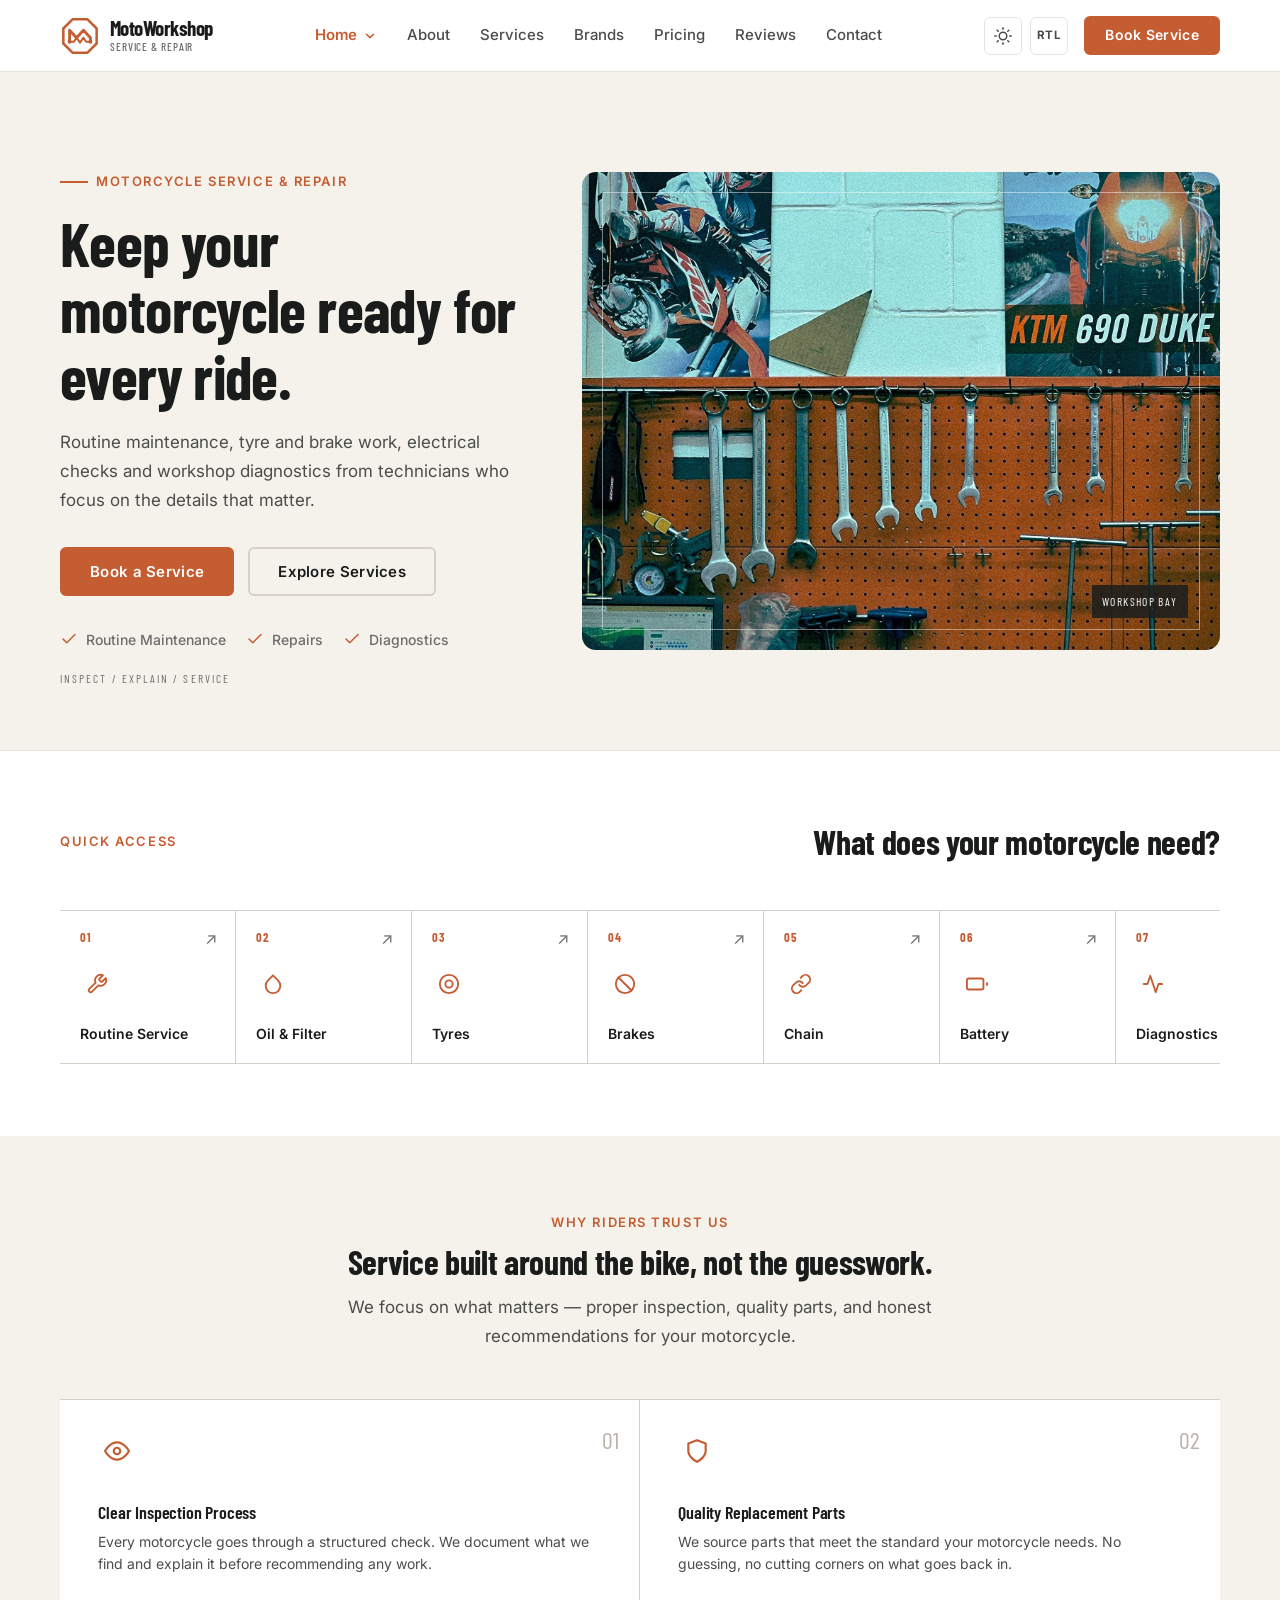
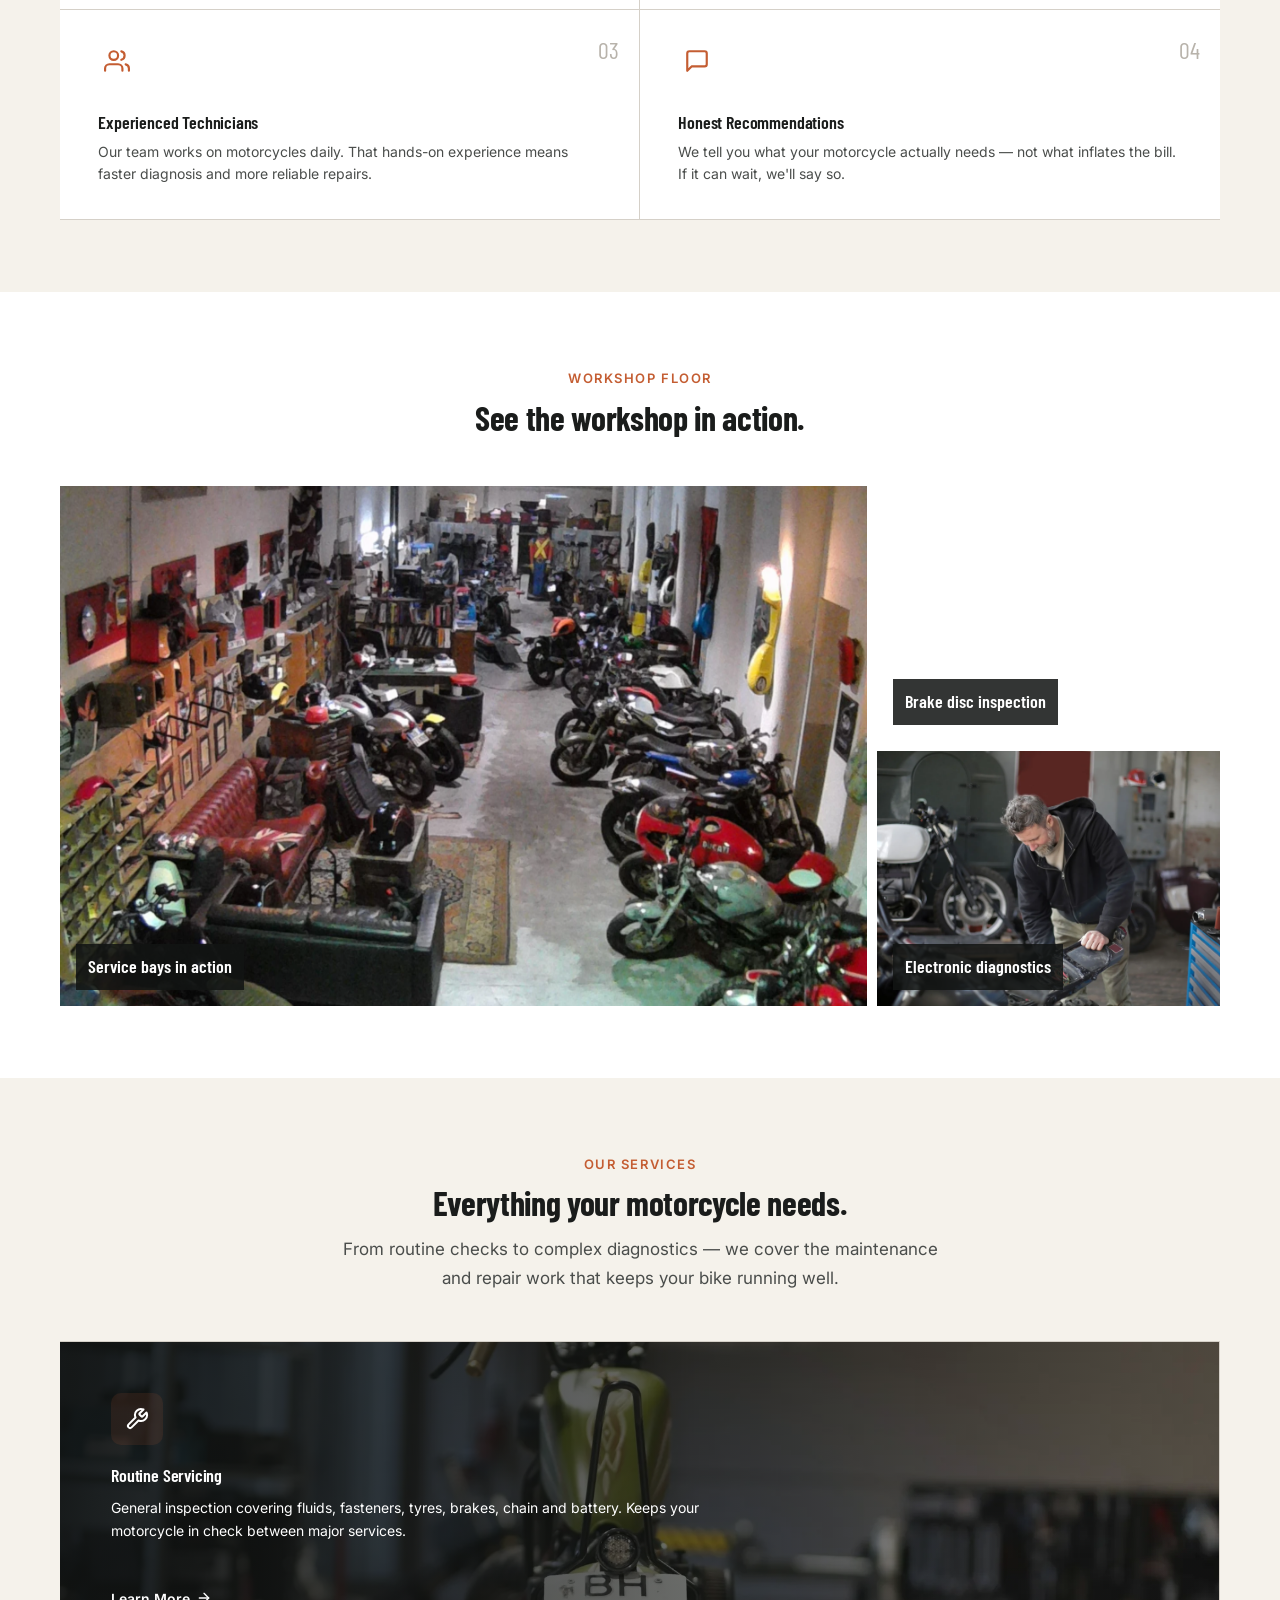
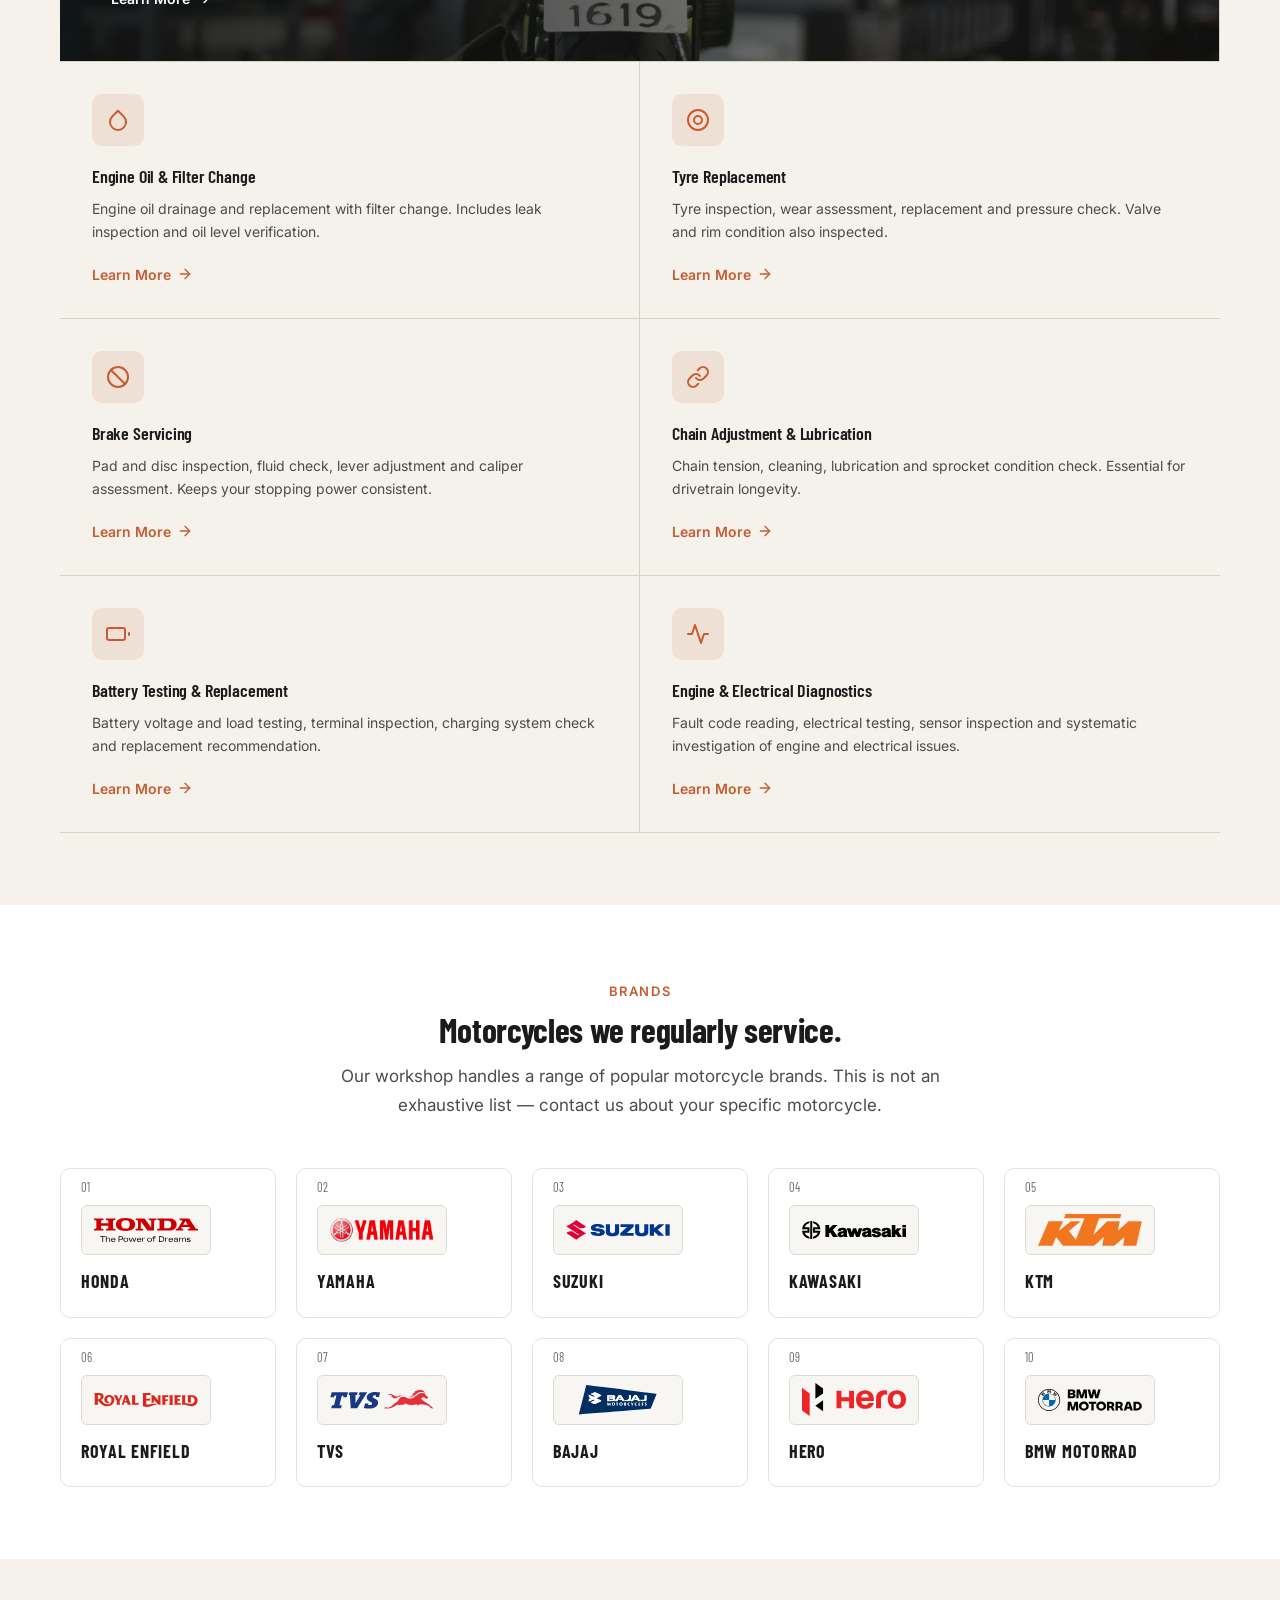
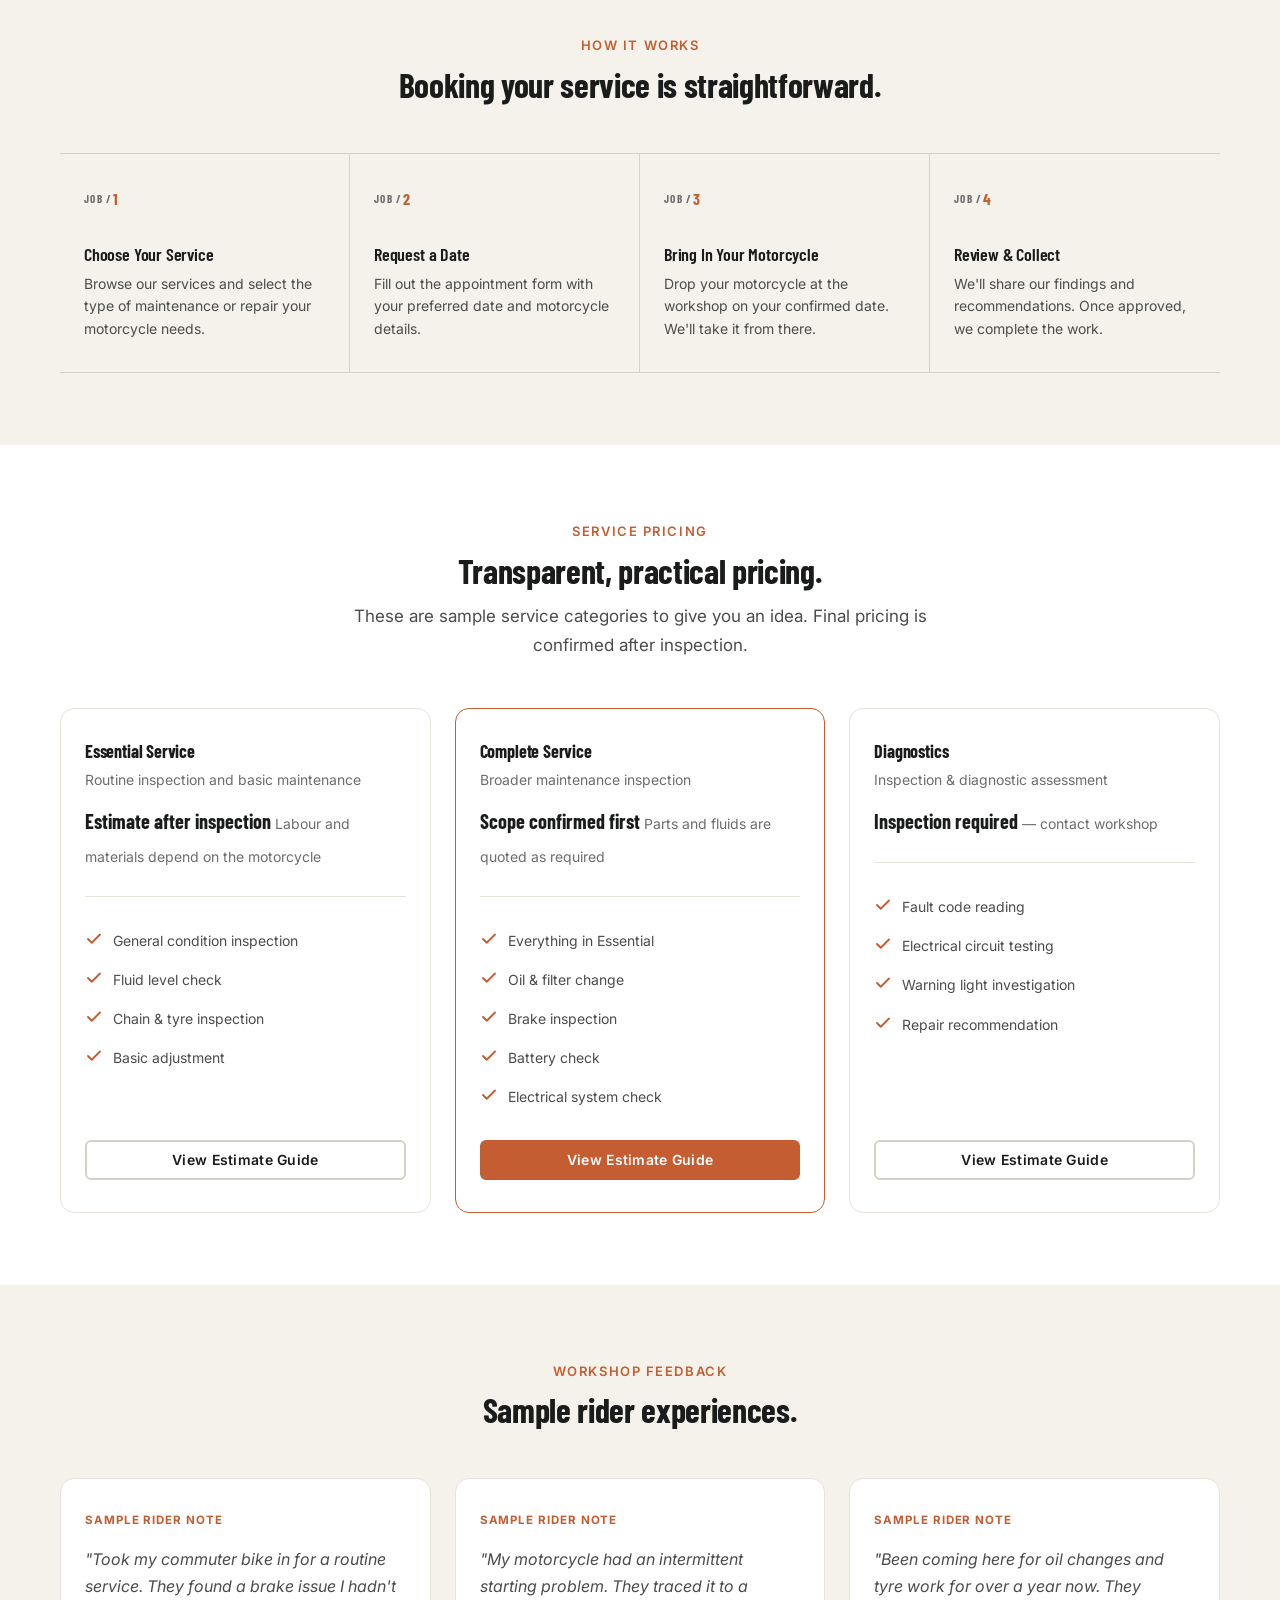
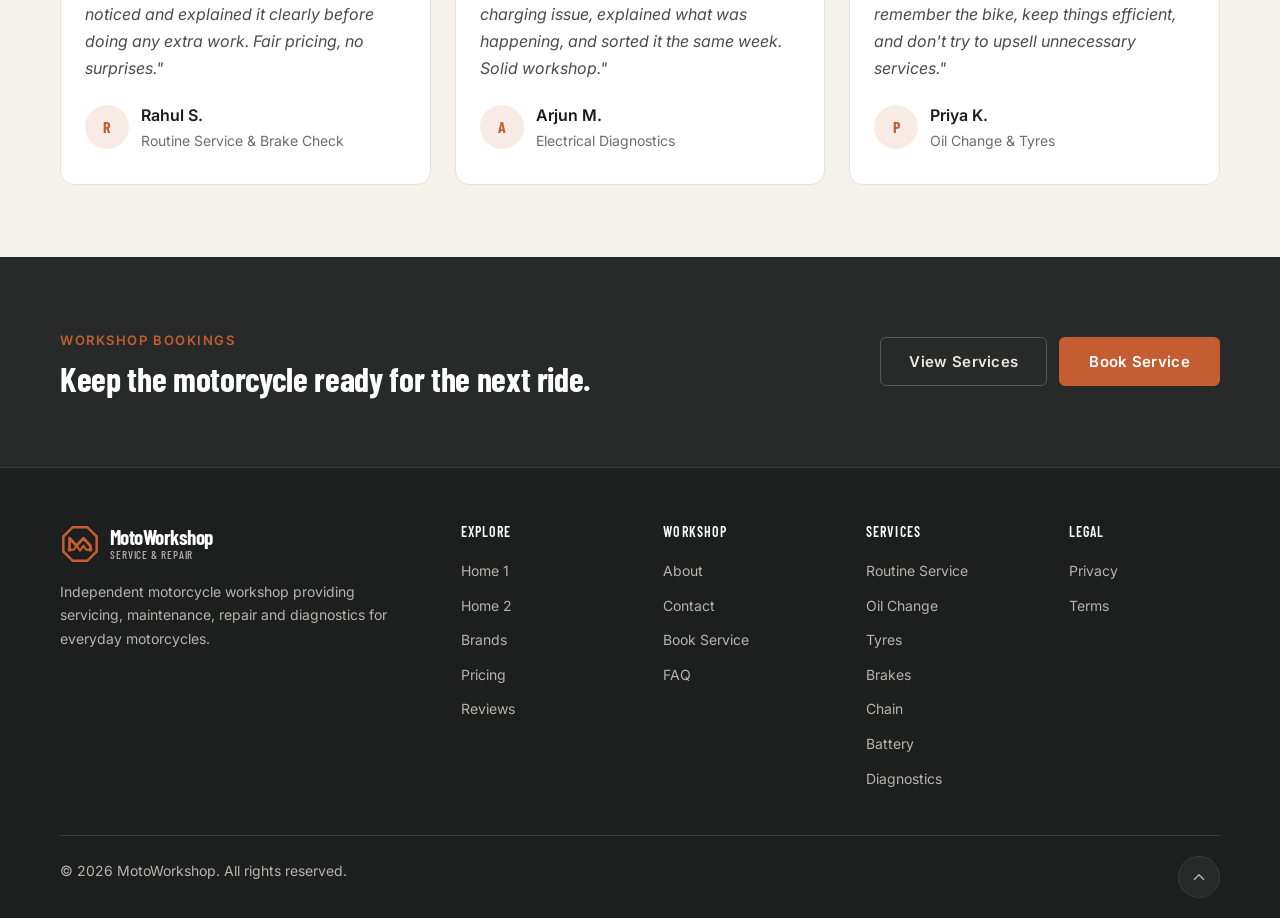
==== commit 17abcfd0: "Replace street-side photos with genuine professional workshop photography and center KTM brand logo" ====
--- a/pages/index.html
+++ b/pages/index.html
@@ -156,7 +156,7 @@
           </div>
         </div>
         <div class="hero__image">
-          <img src="../assets/images/home1-hero.webp" alt="Mechanic working beside motorcycles at an independent repair shop entrance" width="1800" height="2700" fetchpriority="high">
+          <img src="../assets/images/home1-hero.webp" alt="Motorcycle service bay with organized tool wall, precision spanners, diagnostic screen, and motorcycle on lift" width="1800" height="2700" fetchpriority="high">
         </div>
       </div>
     </section>
@@ -273,7 +273,7 @@
         </div>
         <div class="workshop-gallery__grid">
           <div class="workshop-gallery__item reveal">
-            <img src="../assets/images/workshop-panorama.webp" alt="Two motorcycles parked inside a dimly lit repair workshop" width="1800" height="2400" loading="lazy" decoding="async">
+            <img src="../assets/images/workshop-panorama.webp" alt="High-angle panoramic view of custom motorcycle workshop floor and service bays with motorcycles" width="1800" height="2400" loading="lazy" decoding="async">
             <div class="workshop-gallery__caption">
               <span>Service bays in action</span>
             </div>
@@ -389,7 +389,7 @@
             <span class="brand-card__name">Kawasaki</span>
           </div>
           <div class="brand-card reveal reveal-delay-5">
-            <div class="brand-card__logo"><img src="../assets/brands/ktm.svg" alt="KTM logo" width="780" height="306" loading="lazy"></div>
+            <div class="brand-card__logo"><img src="../assets/brands/ktm.svg" alt="KTM logo" width="710" height="222" loading="lazy"></div>
             <span class="brand-card__name">KTM</span>
           </div>
           <div class="brand-card reveal reveal-delay-1">
--- a/assets/css/style.css
+++ b/assets/css/style.css
@@ -784,7 +784,7 @@
   border-radius: var(--radius-md);
   background: var(--bg-card);
   border: 1px solid var(--border-light);
-  text-align: center;
+  text-align: start;
 }
 
 .benefit-card__icon {
@@ -796,7 +796,7 @@
   border-radius: var(--radius-md);
   background: var(--accent-light);
   color: var(--accent);
-  margin-inline: auto;
+  margin-inline: 0;
   margin-bottom: 1.25rem;
 }
 
@@ -953,9 +953,10 @@
   position: relative;
   display: flex;
   flex-direction: column;
-  align-items: center;
-  justify-content: center;
-  padding: 2.25rem 1rem 1.25rem;
+  align-items: flex-start;
+  justify-content: flex-start;
+  text-align: start;
+  padding: 2.25rem 1.25rem 1.25rem;
   border: 1px solid var(--border-light);
   border-radius: var(--radius-md);
   background: var(--bg-card);
@@ -974,7 +975,8 @@
   content: counter(make-index, decimal-leading-zero);
   position: absolute;
   inset-block-start: 0.75rem;
-  inset-inline-end: 0.85rem;
+  inset-inline-start: 1.25rem;
+  inset-inline-end: auto;
   color: var(--text-tertiary);
   font-family: var(--font-heading);
   font-size: .78rem;
@@ -984,19 +986,23 @@
 .brand-card__logo {
   width: 100%;
   max-width: 130px;
-  height: 52px;
-  display: grid;
-  place-items: center;
-  padding: .5rem .85rem;
+  height: 50px;
+  display: flex;
+  align-items: center;
+  justify-content: center;
+  padding: .45rem .75rem;
   border: 1px solid #dedbd3;
   border-radius: var(--radius-sm);
   background: #f7f6f2;
+  margin-inline: 0;
+  align-self: flex-start;
 }
 
 .brand-card__logo img {
   width: 100%;
   height: 100%;
   object-fit: contain;
+  object-position: center;
 }
 
 .brand-card__name {
@@ -1006,7 +1012,8 @@
   color: var(--text-primary);
   text-transform: uppercase;
   letter-spacing: 0.04em;
-  text-align: center;
+  text-align: start;
+  width: 100%;
 }
 
 /* ============================================
@@ -1025,7 +1032,7 @@
 }
 
 .step-card {
-  text-align: center;
+  text-align: start;
   position: relative;
 }
 
@@ -1041,7 +1048,7 @@
   font-family: var(--font-heading);
   font-size: 1.5rem;
   font-weight: 700;
-  margin-inline: auto;
+  margin-inline: 0;
   margin-bottom: 1.25rem;
   position: relative;
   z-index: 2;
@@ -1614,7 +1621,7 @@
   border: 1px solid var(--border-light);
   border-radius: var(--radius-md);
   background: var(--bg-card);
-  text-align: center;
+  text-align: start;
 }
 
 .contact-info-card__icon {
@@ -1626,7 +1633,7 @@
   border-radius: 50%;
   background: var(--accent-light);
   color: var(--accent);
-  margin-inline: auto;
+  margin-inline: 0;
   margin-bottom: 1rem;
 }
 
@@ -2765,22 +2772,117 @@
 .make-rail__names span { flex: 1 1 220px; padding: 1.2rem; border-block-end: 1px solid var(--border-color); border-inline-end: 1px solid var(--border-color); font-family: var(--font-heading); font-size: var(--fs-h3); font-weight: 700; }
 .make-rail__note { max-width: 760px; margin-block-start: 1.5rem; font-size: .82rem; }
 
-.feedback-ledger__grid { display: grid; grid-template-columns: 1fr 1fr; gap: 1px; background: var(--border-color); border: 1px solid var(--border-color); }
-.feedback-ledger__title, .feedback-quote { margin: 0; padding: clamp(1.5rem, 4vw, 3rem); background: var(--bg-primary); }
-.feedback-ledger__title { grid-row: span 2; }
-.feedback-ledger__title p { margin-block-start: 1rem; }
-.feedback-quote p { font-family: var(--font-body); font-size: var(--fs-body); font-style: italic; line-height: 1.7; color: var(--text-primary); }
-.feedback-quote--large p { font-size: var(--fs-body-lg); }
-.feedback-quote footer { display: flex; justify-content: space-between; gap: 1rem; margin-block-start: 2rem; color: var(--accent); font-size: .8rem; font-weight: 700; text-transform: uppercase; letter-spacing: .06em; }
-.feedback-quote footer span { color: var(--text-tertiary); text-align: end; }
-
-.workshop-booking { position: relative; min-height: 520px; display: flex; align-items: center; overflow: hidden; background: #111; }
-.workshop-booking > img, .workshop-booking__overlay { position: absolute; inset: 0; width: 100%; height: 100%; }
-.workshop-booking > img { object-fit: cover; object-position: center 58%; }
-.workshop-booking__overlay { background: linear-gradient(90deg, rgba(15,17,16,.94), rgba(15,17,16,.55) 60%, rgba(15,17,16,.2)); }
-.workshop-booking__content { position: relative; z-index: 1; }
-.workshop-booking__content h2 { max-width: 620px; color: #fff; font-size: var(--fs-h2); }
-.workshop-booking__content p:not(.eyebrow) { max-width: 580px; color: #c5c0b8; }
+.feedback-ledger__grid {
+  display: grid;
+  grid-template-columns: repeat(3, 1fr);
+  gap: 1px;
+  background: var(--border-color);
+  border: 1px solid var(--border-color);
+}
+
+.feedback-quote {
+  margin: 0;
+  padding: clamp(1.75rem, 3.5vw, 2.5rem);
+  background: var(--bg-primary);
+  display: flex;
+  flex-direction: column;
+  justify-content: space-between;
+}
+
+.feedback-quote p {
+  font-family: var(--font-body);
+  font-size: var(--fs-body);
+  font-style: italic;
+  line-height: 1.7;
+  color: var(--text-primary);
+  margin-block-end: 1.5rem;
+}
+
+.feedback-quote footer {
+  display: flex;
+  justify-content: space-between;
+  gap: 1rem;
+  color: var(--accent);
+  font-size: .8rem;
+  font-weight: 700;
+  text-transform: uppercase;
+  letter-spacing: .06em;
+  margin-block-start: auto;
+}
+
+.feedback-quote footer span {
+  color: var(--text-tertiary);
+  text-align: end;
+}
+
+.workshop-booking {
+  position: relative;
+  min-height: 520px;
+  display: flex;
+  align-items: center;
+  justify-content: center;
+  overflow: hidden;
+  background: #111;
+  text-align: center;
+}
+
+.workshop-booking > img {
+  position: absolute;
+  inset: 0;
+  width: 100%;
+  height: 100%;
+  object-fit: cover;
+  object-position: center 50%;
+}
+
+.workshop-booking__overlay {
+  position: absolute;
+  inset: 0;
+  width: 100%;
+  height: 100%;
+  background: radial-gradient(circle at center, rgba(16, 18, 17, 0.78) 0%, rgba(16, 18, 17, 0.92) 100%);
+}
+
+.workshop-booking__content {
+  position: relative;
+  z-index: 1;
+  max-width: 680px;
+  margin-inline: auto;
+  text-align: center;
+  display: flex;
+  flex-direction: column;
+  align-items: center;
+}
+
+.workshop-booking__content .eyebrow {
+  margin-inline: auto;
+  margin-block-end: 0.75rem;
+  color: var(--accent);
+}
+
+.workshop-booking__content h2 {
+  max-width: 640px;
+  margin-inline: auto;
+  margin-block-end: 1rem;
+  color: #fff;
+  font-size: var(--fs-h2);
+  text-align: center;
+  line-height: 1.25;
+}
+
+.workshop-booking__content p:not(.eyebrow) {
+  max-width: 540px;
+  margin-inline: auto;
+  margin-block-end: 2rem;
+  color: #c5c0b8;
+  font-size: var(--fs-body-lg);
+  line-height: 1.65;
+  text-align: center;
+}
+
+.workshop-booking__content .btn {
+  margin-inline: auto;
+}
 
 @media (max-width: 1200px) {
   .navbar__link { padding-inline: .6rem; }
@@ -2824,9 +2926,8 @@
   .machine-types__wall span { min-height: 120px; font-size: var(--fs-h4); }
   .philosophy-band__image img { aspect-ratio: 4/3; }
   .process-track__line { grid-template-columns: 1fr 1fr; }
-  .feedback-ledger__title { grid-row: auto; }
-  .workshop-booking { min-height: 480px; text-align: center; }
-  .workshop-booking__overlay { background: rgba(15,17,16,.78); }
+  .workshop-booking { min-height: 460px; text-align: center; }
+  .workshop-booking__overlay { background: radial-gradient(circle at center, rgba(16, 18, 17, 0.82) 0%, rgba(16, 18, 17, 0.94) 100%); }
 }
 
 @media (max-width: 430px) {
@@ -2957,7 +3058,7 @@
   margin-block-start: 1rem;
   color: var(--text-muted);
   font-size: var(--fs-small);
-  text-align: center;
+  text-align: start;
 }
 
 .estimate-factors {
@@ -3030,40 +3131,53 @@
 .page-pricing .pricing-card__features { display: grid; grid-template-columns: 1fr 1fr; gap: .4rem 1.5rem; margin: 0; }
 .page-pricing .pricing-card .btn { align-self: end; }
 
-.brands__grid {
+.page-brands .brands__grid {
   grid-template-columns: repeat(5, 1fr);
-  gap: 1px;
-  padding: 1px;
-  background: var(--border-color);
-}
-
-.brand-card {
-  min-height: 220px;
-  display: flex;
-  align-items: end;
-  border: 0;
-  border-radius: 0;
+  gap: 1.25rem;
+  padding: 0;
+  background: transparent;
+}
+
+.page-brands .brand-card {
+  min-height: 240px;
+  display: flex;
+  flex-direction: column;
+  align-items: flex-start;
+  justify-content: flex-start;
+  text-align: start;
+  padding: 3.25rem 1.25rem 1.35rem;
+  border: 1px solid var(--border-light);
+  border-radius: var(--radius-md);
   box-shadow: none;
-  background: var(--bg-primary);
-}
-
-.brand-card:hover {
-  transform: none;
-  background: var(--accent-light);
-}
-
-.brand-card__name {
+  background: var(--bg-card);
+}
+
+.page-brands .brand-card:hover {
+  border-color: var(--accent);
+  box-shadow: var(--shadow-md);
+  transform: translateY(-2px);
+  background: var(--bg-card);
+}
+
+.page-brands .brand-card__name {
   font-size: var(--fs-h4);
-}
-
-.brand-card__summary {
-  margin-block: 0.5rem 0.75rem;
+  text-align: start;
+  width: 100%;
+  margin-block-end: 0.35rem;
+}
+
+.page-brands .brand-card__summary {
+  margin-block: 0 0.85rem;
   color: var(--text-secondary);
   font-size: var(--fs-small);
-}
-
-.brand-card__tag {
+  text-align: start;
+  line-height: 1.5;
+}
+
+.page-brands .brand-card__tag {
+  margin-block-start: auto;
   display: inline-block;
+  align-self: flex-start;
   padding: 4px 8px;
   border: 1px solid var(--border-light);
   border-radius: 4px;
@@ -3074,6 +3188,7 @@
   letter-spacing: 0.05em;
   line-height: 1.45;
   text-transform: uppercase;
+  text-align: start;
 }
 
 .independence-notice {
@@ -3103,7 +3218,7 @@
 .make-approach__title {
   margin-block-end: 1.5rem;
   font-size: var(--fs-h3);
-  text-align: center;
+  text-align: start;
 }
 
 .make-approach__grid {
@@ -3756,8 +3871,8 @@
   text-transform: uppercase;
 }
 
-.brand-card:nth-child(-n + 3) { background-image: linear-gradient(180deg, var(--accent-light), transparent 46%); }
-.brand-card:nth-child(n + 7) { background-image: linear-gradient(0deg, color-mix(in srgb, var(--bg-secondary) 70%, transparent), transparent 52%); }
+.page-brands .brand-card:nth-child(-n + 3) { background-image: linear-gradient(180deg, var(--accent-light), transparent 46%); }
+.page-brands .brand-card:nth-child(n + 7) { background-image: linear-gradient(0deg, color-mix(in srgb, var(--bg-secondary) 70%, transparent), transparent 52%); }
 
 .faq-layout {
   display: grid;
@@ -3799,6 +3914,8 @@
   border-inline-end: 1px solid var(--border-color);
   border-radius: 0;
   background: transparent;
+  padding: 2.25rem 1.75rem;
+  text-align: start;
 }
 
 .contact-info-card:last-child {
@@ -4469,37 +4586,49 @@
   gap: .2rem;
 }
 
-/* Manufacturer artwork stays on a neutral plate in both themes. */
+/* Manufacturer artwork stays on a neutral plate in both themes, cleanly left-aligned. */
 .page-brands .brand-card {
-  min-height: 0;
-  align-items: stretch;
-  padding: 3.35rem 1.15rem 1.2rem;
+  min-height: 240px;
+  align-items: flex-start;
+  justify-content: flex-start;
+  text-align: start;
+  padding: 3.25rem 1.25rem 1.35rem;
 }
 
 .page-brands .brand-card > div {
   width: 100%;
   display: flex;
   flex-direction: column;
-}
-
-.brand-card__logo {
-  height: 70px;
-  display: grid;
-  place-items: center;
-  margin-block-end: 1.1rem;
-  padding: .85rem 1rem;
+  align-items: flex-start;
+  text-align: start;
+  height: 100%;
+}
+
+.page-brands .brand-card .brand-card__logo {
+  width: 100%;
+  max-width: 140px;
+  height: 52px;
+  display: flex;
+  align-items: center;
+  justify-content: center;
+  margin-block-end: 0.85rem;
+  padding: .5rem .85rem;
   border: 1px solid #dedbd3;
+  border-radius: var(--radius-sm);
   background: #f7f6f2;
-}
-
-.brand-card__logo img {
+  align-self: flex-start;
+}
+
+.page-brands .brand-card .brand-card__logo img {
   width: 100%;
   height: 100%;
   object-fit: contain;
+  object-position: center;
 }
 
 .page-brands .brand-card__tag {
   margin-block-start: auto;
+  align-self: flex-start;
 }
 
 /* Real map + visit guidance. The iframe itself is never transformed. */
--- a/assets/css/rtl.css
+++ b/assets/css/rtl.css
@@ -123,7 +123,7 @@
 }
 
 [dir="rtl"] .workshop-booking__overlay {
-  background: linear-gradient(-90deg, rgba(15,17,16,.94), rgba(15,17,16,.55) 60%, rgba(15,17,16,.2));
+  background: radial-gradient(circle at center, rgba(16, 18, 17, 0.78) 0%, rgba(16, 18, 17, 0.92) 100%);
 }
 
 [dir="rtl"] .panorama-hero__index {
@@ -137,6 +137,6 @@
   }
 
   [dir="rtl"] .workshop-booking__overlay {
-    background: rgba(15,17,16,.78);
+    background: radial-gradient(circle at center, rgba(16, 18, 17, 0.82) 0%, rgba(16, 18, 17, 0.94) 100%);
   }
 }
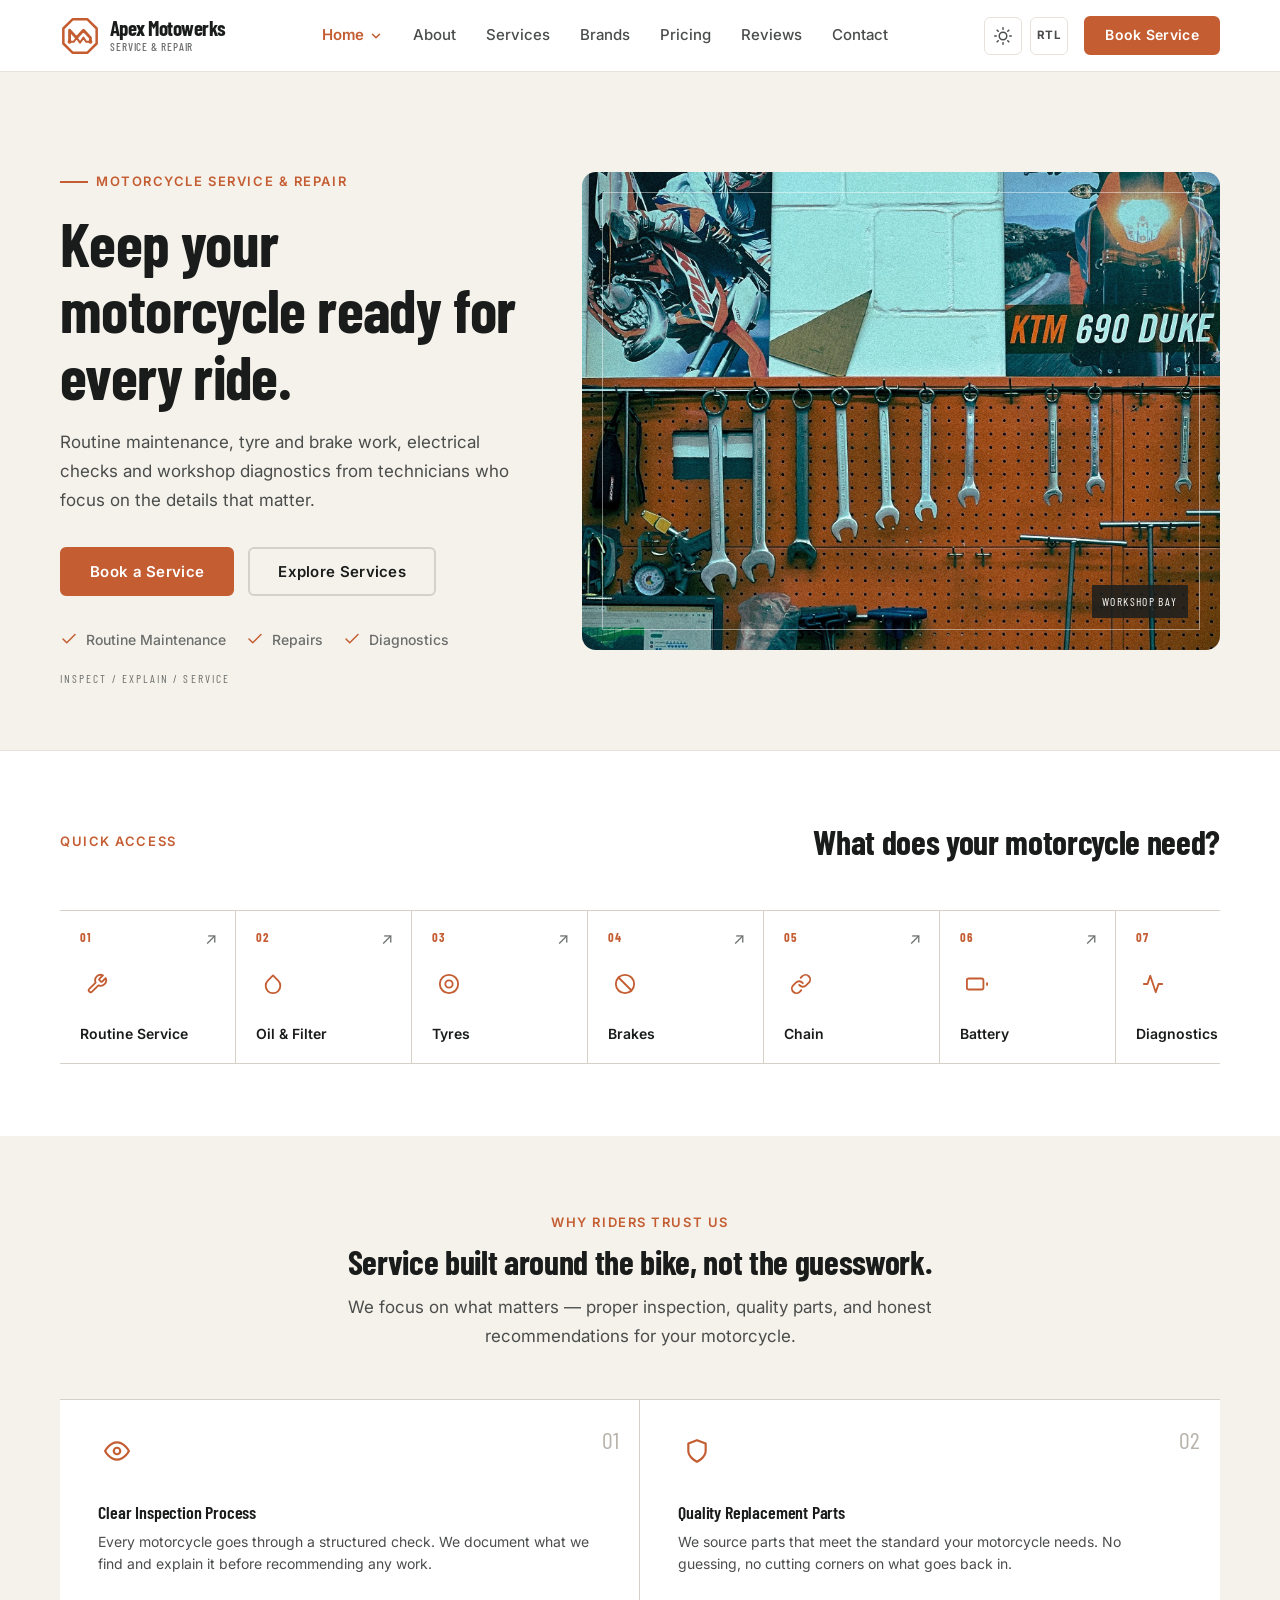
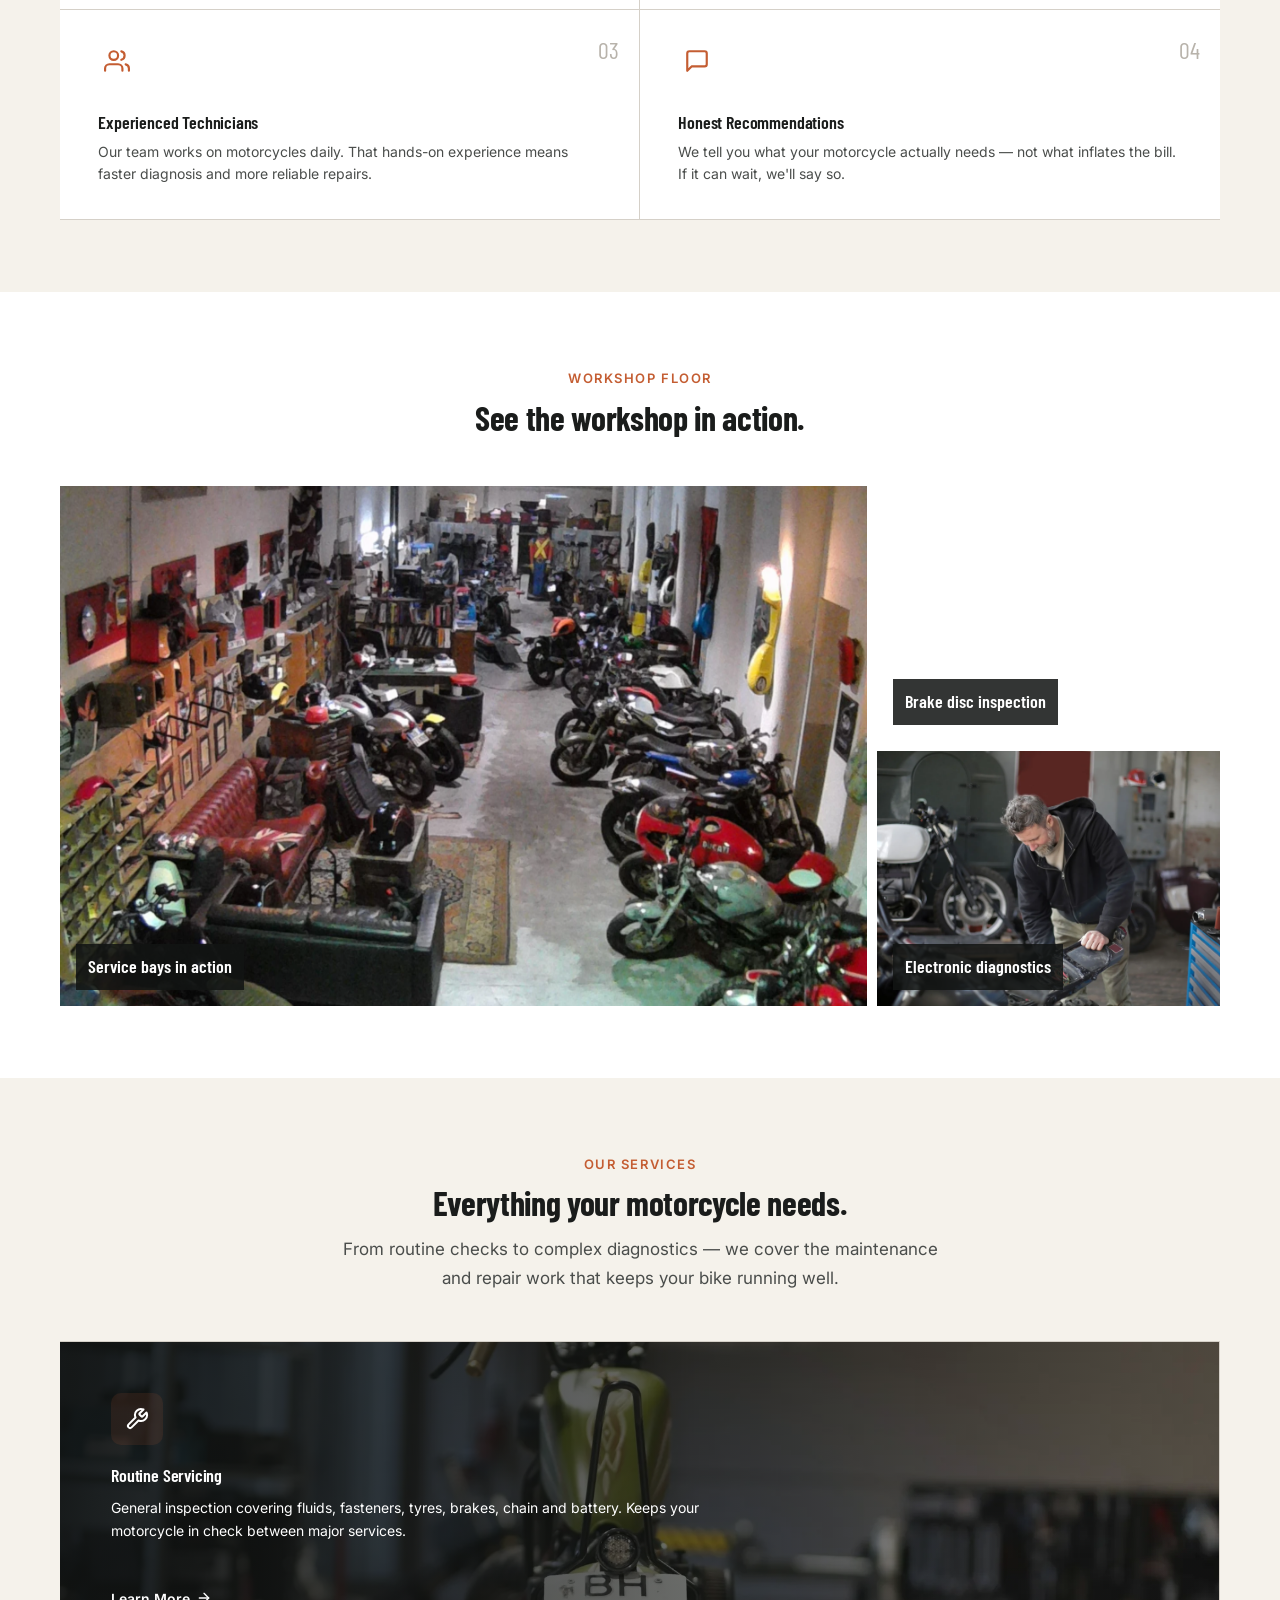
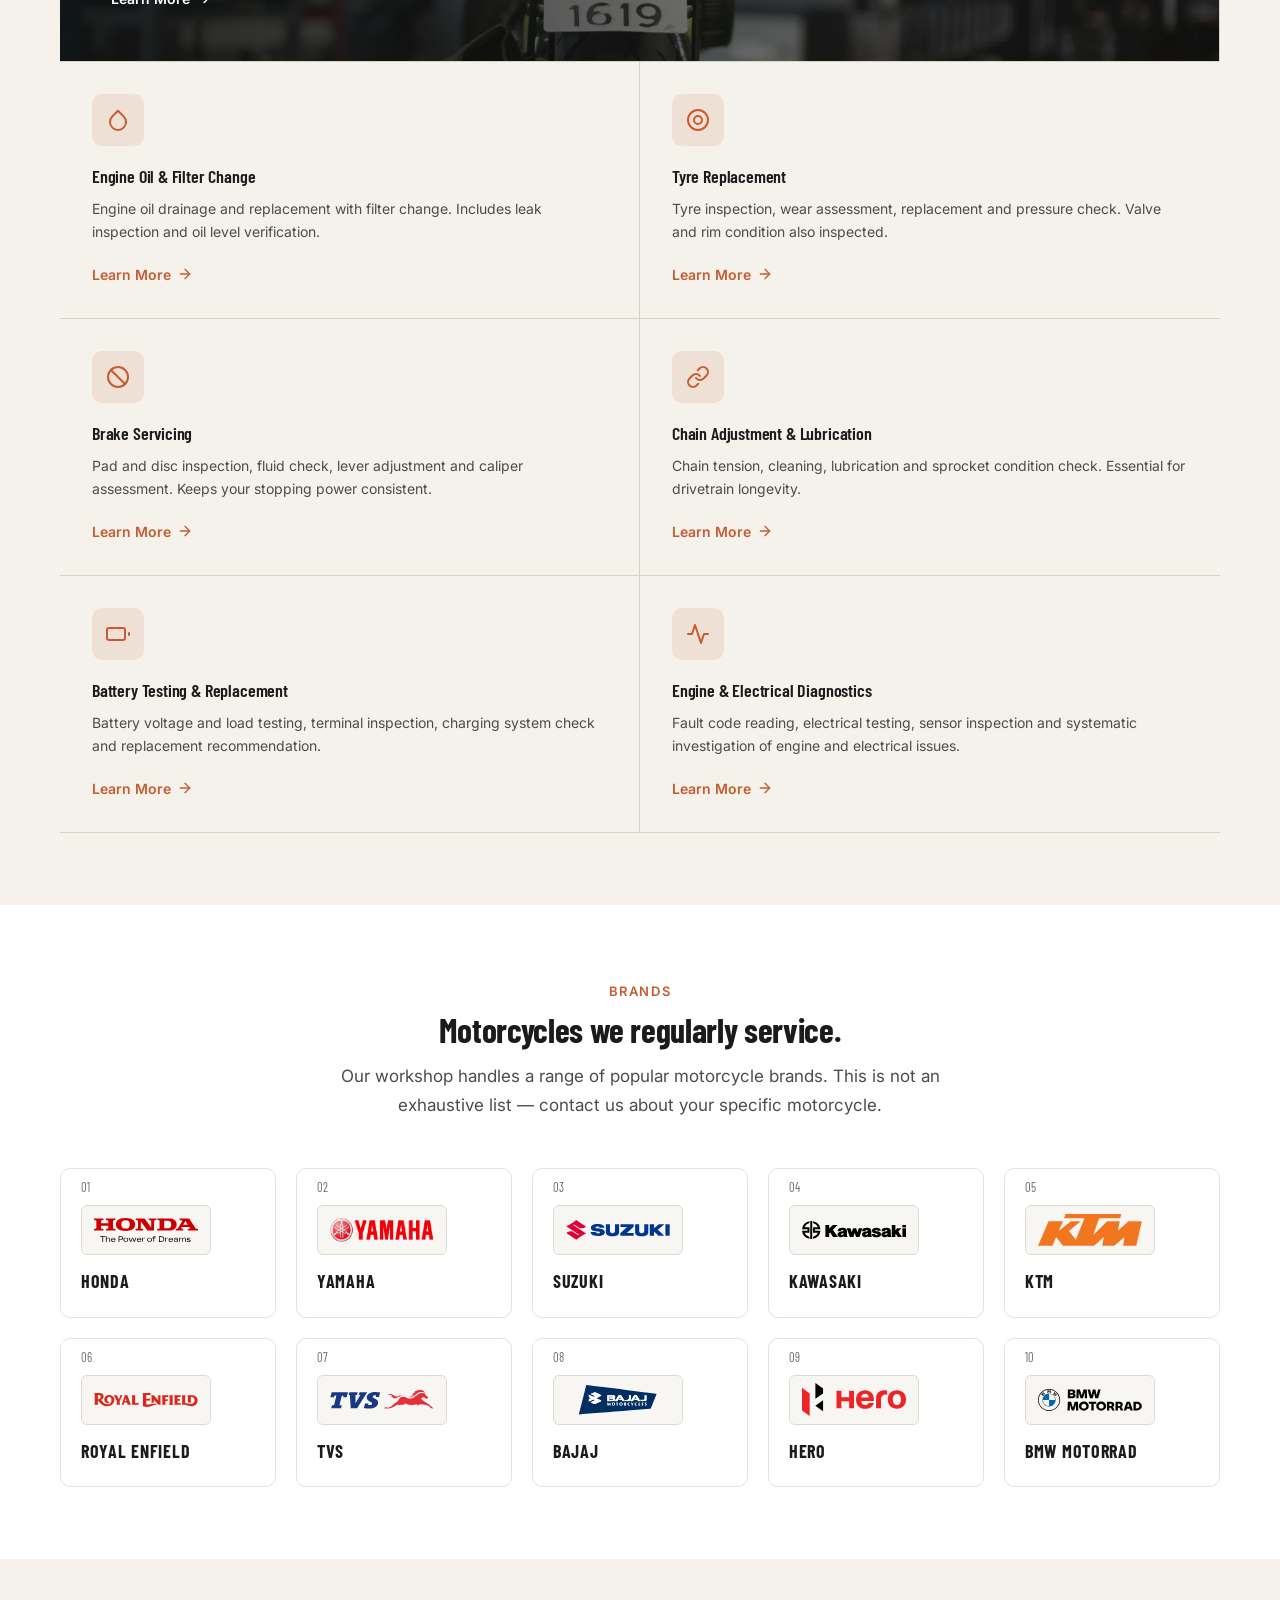
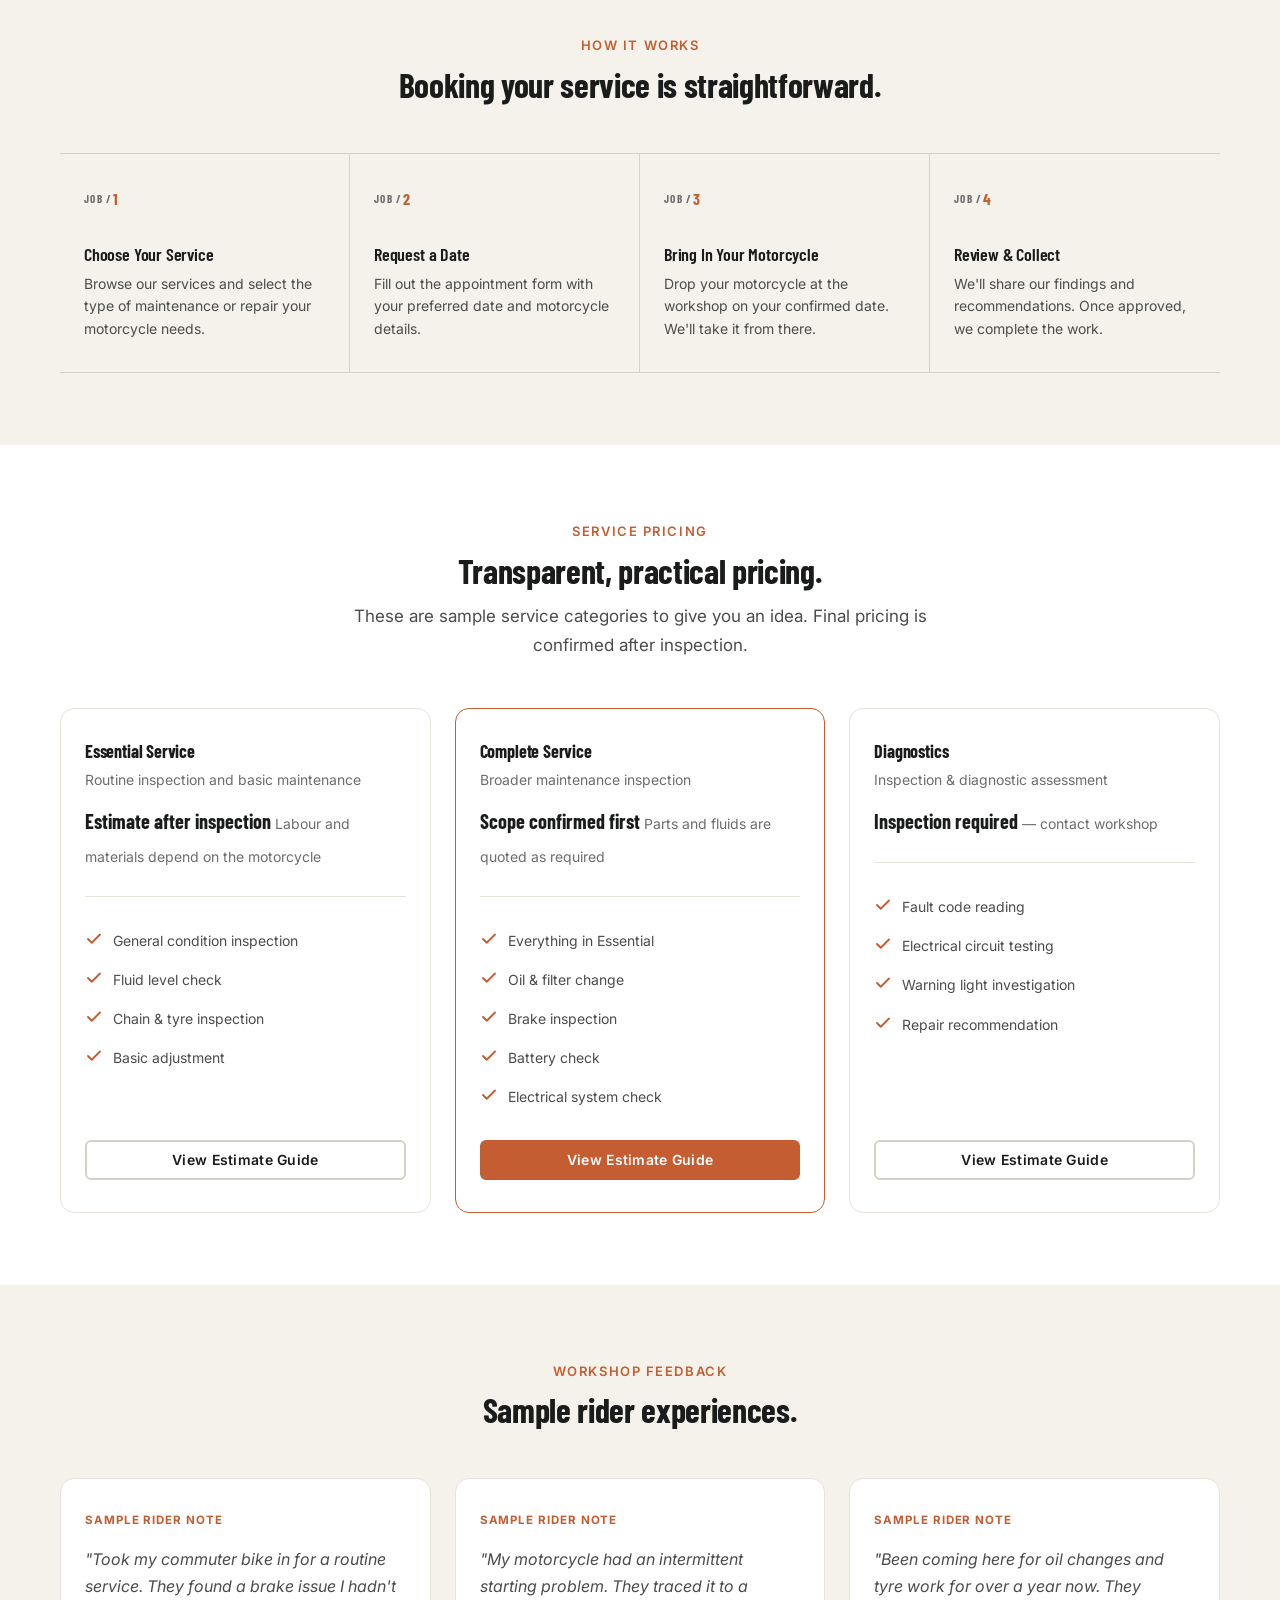
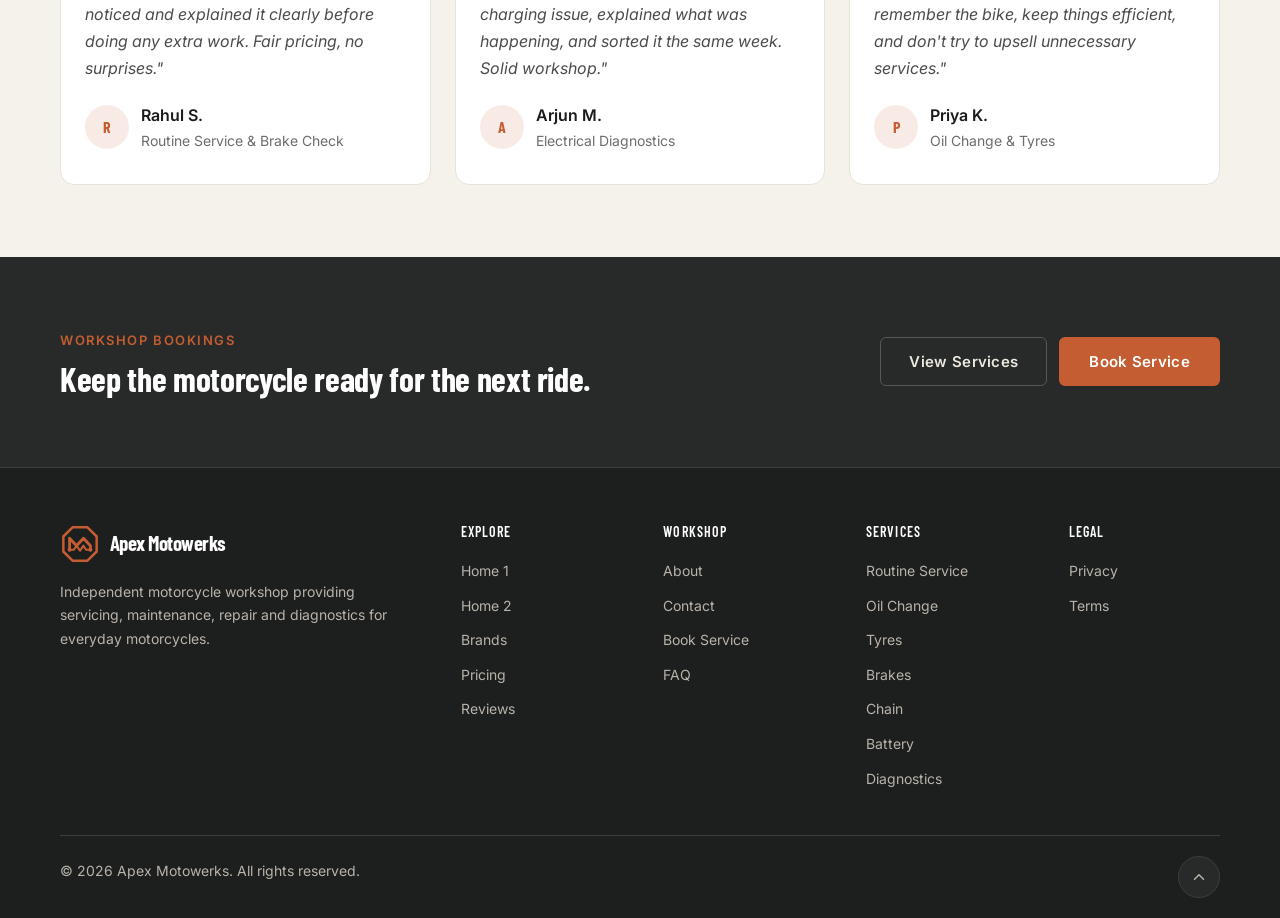
==== commit 55fea5e7: "Rebrand to Apex Motowerks, update favicon, improve pricing & review layouts, and refine appointment " ====
--- a/pages/index.html
+++ b/pages/index.html
@@ -7,7 +7,7 @@
   <link rel="icon" href="../assets/brand/favicon.svg" type="image/svg+xml">
   <link rel="apple-touch-icon" href="../assets/brand/apple-touch-icon.png">
   <link rel="manifest" href="../assets/brand/site.webmanifest">
-  <title>MotoWorkshop — Motorcycle Service &amp; Repair</title>
+  <title>Apex Motowerks — Motorcycle Service &amp; Repair</title>
   <meta name="description" content="Professional motorcycle servicing, maintenance, repair and diagnostics. Routine service, oil changes, tyres, brakes, chain care and electrical diagnostics for everyday motorcycles.">
   <link rel="preload" as="image" href="../assets/images/home1-hero.webp" type="image/webp">
   <link rel="stylesheet" href="../assets/css/style.css?v=20261007">
@@ -20,10 +20,10 @@
   <!-- ========== NAVBAR ========== -->
   <header class="navbar" role="banner">
     <div class="navbar__inner">
-      <a href="index.html" class="navbar__brand" aria-label="MotoWorkshop Home">
+      <a href="index.html" class="navbar__brand" aria-label="Apex Motowerks Home">
         <img class="navbar__brand-icon" src="../assets/brand/logo-mark.svg" alt="" width="48" height="48">
         <div class="navbar__brand-text">
-          MotoWorkshop
+          Apex Motowerks
           <span>Service &amp; Repair</span>
         </div>
       </a>
@@ -62,9 +62,9 @@
   <div class="drawer-overlay" id="drawerOverlay"></div>
   <aside class="drawer" id="mobileDrawer" aria-label="Mobile navigation" aria-hidden="true" inert>
     <div class="drawer__header">
-      <a href="index.html" class="drawer__brand" aria-label="MotoWorkshop Home">
+      <a href="index.html" class="drawer__brand" aria-label="Apex Motowerks Home">
         <img class="drawer__brand-mark" src="../assets/brand/logo-mark.svg" alt="" width="42" height="42">
-        <span>MotoWorkshop<small>Service &amp; Repair</small></span>
+        <span>Apex Motowerks</span>
       </a>
 
       <button class="drawer__close" id="drawerCloseBtn" aria-label="Close menu">
@@ -619,9 +619,9 @@
     <div class="container">
       <div class="footer__grid">
         <div class="footer__brand-area">
-          <a href="index.html" class="navbar__brand" aria-label="MotoWorkshop Home">
+          <a href="index.html" class="navbar__brand" aria-label="Apex Motowerks Home">
             <img class="navbar__brand-icon" src="../assets/brand/logo-mark.svg" alt="" width="48" height="48">
-            <span class="navbar__brand-text">MotoWorkshop<span>Service &amp; Repair</span></span>
+            <span class="navbar__brand-text">Apex Motowerks</span>
           </a>
           <p class="footer__brand-desc">Independent motorcycle workshop providing servicing, maintenance, repair and diagnostics for everyday motorcycles.</p>
         </div>
@@ -657,7 +657,7 @@
         </div>
       </div>
       <div class="footer__bottom">
-        <p class="footer__copy">&copy; <span data-current-year>2026</span> MotoWorkshop. All rights reserved.</p>
+        <p class="footer__copy">&copy; <span data-current-year>2026</span> Apex Motowerks. All rights reserved.</p>
         <button class="btn--back-to-top" id="backToTop" aria-label="Back to top"><svg viewBox="0 0 24 24" fill="none" stroke="currentColor" stroke-width="2" stroke-linecap="round" stroke-linejoin="round"><polyline points="18 15 12 9 6 15"/></svg></button>
       </div>
     </div>
--- a/assets/css/style.css
+++ b/assets/css/style.css
@@ -1450,15 +1450,27 @@
   color: var(--neutral-400);
 }
 
+input[type="date"]::-webkit-inner-spin-button,
+input[type="date"]::-webkit-outer-spin-button {
+  -webkit-appearance: none;
+  margin: 0;
+  display: none;
+}
+
+select::-ms-expand {
+  display: none;
+}
+
 .form-select {
   appearance: none;
   -webkit-appearance: none;
   -moz-appearance: none;
-  background-image: url("data:image/svg+xml,%3Csvg xmlns='http://www.w3.org/2000/svg' width='12' height='12' viewBox='0 0 24 24' fill='none' stroke='%236B6E6C' stroke-width='2.5' stroke-linecap='round' stroke-linejoin='round'%3E%3Cpolyline points='6 9 12 15 18 9'%3E%3C/polyline%3E%3C/svg%3E");
+  background-image: url("data:image/svg+xml,%3Csvg xmlns='http://www.w3.org/2000/svg' width='14' height='14' viewBox='0 0 24 24' fill='none' stroke='%23888680' stroke-width='2' stroke-linecap='round' stroke-linejoin='round'%3E%3Cpolyline points='6 9 12 15 18 9'%3E%3C/polyline%3E%3C/svg%3E");
   background-repeat: no-repeat;
   background-position: right 14px center;
-  padding-inline-start: 12px;
-  padding-inline-end: 40px;
+  background-size: 14px 14px;
+  padding-inline-start: 1rem;
+  padding-inline-end: 2.5rem;
 }
 
 [dir="rtl"] .form-select {
@@ -3064,72 +3076,84 @@
 .estimate-factors {
   display: grid;
   grid-template-columns: repeat(4, minmax(0, 1fr));
-  border-block-start: 1px solid var(--border-color);
+  gap: 1.5rem;
+  margin-block-start: 0.5rem;
 }
 
 .estimate-factor {
-  padding: 1.5rem;
-  border-inline-end: 1px solid var(--border-color);
-  border-block-end: 1px solid var(--border-color);
-}
-
-.estimate-factor:last-child {
-  border-inline-end: 0;
+  display: flex;
+  flex-direction: column;
+  padding: 2.25rem 1.75rem 2rem;
+  background: var(--bg-card);
+  border: 1px solid var(--border-light);
+  border-radius: var(--radius-md);
+  box-shadow: var(--shadow-sm);
+  transition: all var(--transition-fast);
+}
+
+.estimate-factor:hover {
+  border-color: var(--accent);
+  box-shadow: var(--shadow-md);
+  transform: translateY(-2px);
 }
 
 .estimate-factor__icon {
-  width: 40px;
-  height: 40px;
+  width: 48px;
+  height: 48px;
+  flex-shrink: 0;
   display: flex;
   align-items: center;
   justify-content: center;
-  margin-block-end: 1rem;
-  border-radius: 8px;
-  background: var(--bg-surface);
+  margin-block-end: 1.25rem;
+  border-radius: var(--radius-sm);
+  background: var(--accent-light);
   color: var(--accent);
 }
 
 .estimate-factor h4 {
-  margin-block-end: 0.5rem;
+  margin-block-end: 0.65rem;
   font-size: var(--fs-h4);
+  line-height: 1.3;
 }
 
 .estimate-factor p {
   margin: 0;
   color: var(--text-secondary);
   font-size: var(--fs-small);
+  line-height: 1.6;
 }
 
 .page-pricing .pricing__grid {
-  grid-template-columns: 1fr;
-  gap: 0;
-  border-block-start: 1px solid var(--border-color);
+  display: flex;
+  flex-direction: column;
+  gap: 1.25rem;
 }
 
 .page-pricing .pricing-card {
   display: grid;
-  grid-template-columns: minmax(240px, .8fr) minmax(360px, 1.4fr) max-content;
+  grid-template-columns: minmax(240px, .85fr) minmax(340px, 1.4fr) max-content;
   align-items: center;
-  gap: 2rem;
-  padding: 2rem 0;
-  border: 0;
-  border-block-end: 1px solid var(--border-color);
-  border-radius: 0;
-  box-shadow: none;
-  background: transparent;
+  gap: 2.5rem;
+  padding: 2.25rem 2rem;
+  border: 1px solid var(--border-light);
+  border-radius: var(--radius-md);
+  box-shadow: var(--shadow-sm);
+  background: var(--bg-card);
+  transition: all var(--transition-fast);
 }
 
 .page-pricing .pricing-card:hover {
-  transform: none;
-  background: linear-gradient(90deg, transparent, var(--accent-light), transparent);
+  border-color: var(--accent);
+  box-shadow: var(--shadow-md);
+  transform: translateY(-2px);
 }
 
 .page-pricing .pricing-card--featured::before { display: none; }
 .page-pricing .pricing-card__header { border: 0; padding: 0; }
 .page-pricing .pricing-card__price { line-height: 1.25; color: var(--accent); }
 .page-pricing .pricing-card__price .period { margin-block-start: .45rem; }
-.page-pricing .pricing-card__features { display: grid; grid-template-columns: 1fr 1fr; gap: .4rem 1.5rem; margin: 0; }
-.page-pricing .pricing-card .btn { align-self: end; }
+.page-pricing .pricing-card__features { display: grid; grid-template-columns: 1fr 1fr; gap: .5rem 1.5rem; margin: 0; }
+.page-pricing .pricing-card .btn { align-self: center; }
 
 .page-brands .brands__grid {
   grid-template-columns: repeat(5, 1fr);
@@ -3250,43 +3274,37 @@
 }
 
 .reviews-page__grid {
-  grid-template-columns: repeat(12, 1fr);
-  grid-auto-flow: dense;
-  gap: 1px;
-  padding: 1px;
-  background: var(--border-color);
+  display: grid;
+  grid-template-columns: repeat(3, minmax(0, 1fr));
+  gap: 1.5rem;
+  background: transparent;
+  padding: 0;
 }
 
 .reviews-page__grid .review-card {
-  grid-column: span 4;
-  min-height: 300px;
-  border: 0;
-  border-radius: 0;
-  background: var(--bg-primary);
-}
-
-.reviews-page__grid .review-card:first-child {
-  grid-column: span 8;
-  grid-row: span 2;
-  min-height: 601px;
-  justify-content: end;
-  background: var(--graphite);
-}
-
-.reviews-page__grid .review-card:first-child .review-card__text {
-  color: #eeeae2;
-  font-family: var(--font-body);
+  min-height: 0;
+  display: flex;
+  flex-direction: column;
+  justify-content: space-between;
+  padding: 2.25rem 2rem;
+  background: var(--bg-card);
+  border: 1px solid var(--border-light);
+  border-radius: var(--radius-md);
+  box-shadow: var(--shadow-sm);
+  transition: all var(--transition-fast);
+}
+
+.reviews-page__grid .review-card:hover {
+  border-color: var(--accent);
+  box-shadow: var(--shadow-md);
+  transform: translateY(-2px);
+}
+
+.reviews-page__grid .review-card__text {
   font-size: var(--fs-body);
-  font-style: italic;
-  line-height: 1.7;
-}
-
-.reviews-page__grid .review-card:first-child .review-card__name { color: #fff; }
-
-.reviews-page__grid .review-card:nth-child(4),
-.reviews-page__grid .review-card:nth-child(5),
-.reviews-page__grid .review-card:nth-child(6) {
-  grid-column: span 4;
+  line-height: 1.65;
+  color: var(--text-primary);
+  margin-block-end: 1.5rem;
 }
 
 .service-feedback-grid {
@@ -3386,24 +3404,22 @@
 
 @media (max-width: 1024px) {
   .page-pricing .pricing-card {
-    grid-template-columns: 1fr 1.4fr;
-  }
-  .page-pricing .pricing-card .btn { grid-column: 1 / -1; width: fit-content; }
+    grid-template-columns: 1fr;
+    gap: 1.5rem;
+  }
+  .page-pricing .pricing-card .btn { width: fit-content; }
   .brands__grid { grid-template-columns: repeat(3, 1fr); }
   .estimate-factors { grid-template-columns: repeat(2, minmax(0, 1fr)); }
-  .estimate-factor:nth-child(2) { border-inline-end: 0; }
-  .reviews-page__grid .review-card,
-  .reviews-page__grid .review-card:nth-child(4),
-  .reviews-page__grid .review-card:nth-child(5),
-  .reviews-page__grid .review-card:nth-child(6) { grid-column: span 6; }
-  .reviews-page__grid .review-card:first-child { grid-column: span 12; grid-row: auto; min-height: 420px; }
+  .reviews-page__grid { grid-template-columns: repeat(2, minmax(0, 1fr)); }
 }
 
 @media (max-width: 768px) {
-  .page-pricing .pricing-card { grid-template-columns: 1fr; gap: 1.25rem; }
+  .page-pricing .pricing-card { grid-template-columns: 1fr; gap: 1.5rem; padding: 1.75rem 1.5rem; }
   .page-pricing .pricing-card__features { grid-template-columns: 1fr; }
-  .page-pricing .pricing-card .btn { grid-column: auto; width: 100%; }
+  .page-pricing .pricing-card .btn { width: 100%; }
   .brands__grid { grid-template-columns: repeat(2, 1fr); }
+  .estimate-factors { grid-template-columns: 1fr; }
+  .reviews-page__grid { grid-template-columns: 1fr; }
   .form-panel { padding: 1.5rem; }
   .form-row--three { grid-template-columns: 1fr; }
   .make-approach__grid,
@@ -3413,11 +3429,6 @@
   .service-feedback,
   .visit-tip { border-inline-end: 0; }
   .brand-card { min-height: 185px; }
-  .reviews-page__grid .review-card,
-  .reviews-page__grid .review-card:first-child,
-  .reviews-page__grid .review-card:nth-child(4),
-  .reviews-page__grid .review-card:nth-child(5),
-  .reviews-page__grid .review-card:nth-child(6) { grid-column: span 12; min-height: 0; }
 }
 
 @media (max-width: 360px) {
@@ -3850,7 +3861,9 @@
 
 .page-brands .brand-card::before {
   inset-block-start: 1rem;
-  inset-inline-end: 1rem;
+  inset-inline-start: auto;
+  inset-inline-end: 1.25rem;
+  text-align: end;
 }
 
 .page-brands .brand-card {
@@ -3861,8 +3874,9 @@
   content: attr(data-category);
   position: absolute;
   inset-block-start: 1rem;
-  inset-inline-start: 1rem;
-  max-width: calc(100% - 4.25rem);
+  inset-inline-start: 1.25rem;
+  inset-inline-end: auto;
+  max-width: calc(100% - 4.5rem);
   color: var(--accent);
   font-size: .64rem;
   font-weight: 700;
--- a/assets/css/dark-mode.css
+++ b/assets/css/dark-mode.css
@@ -131,6 +131,7 @@
 [data-theme="dark"] .benefit-card,
 [data-theme="dark"] .brand-card,
 [data-theme="dark"] .pricing-card,
+[data-theme="dark"] .estimate-factor,
 [data-theme="dark"] .review-card,
 [data-theme="dark"] .contact-info-card,
 [data-theme="dark"] .faq-item,
@@ -143,6 +144,7 @@
 [data-theme="dark"] .service-card:hover,
 [data-theme="dark"] .brand-card:hover,
 [data-theme="dark"] .pricing-card:hover,
+[data-theme="dark"] .estimate-factor:hover,
 [data-theme="dark"] .quick-service-item:hover {
   border-color: var(--accent);
 }
@@ -217,8 +219,13 @@
   color: var(--text-primary);
 }
 
+[data-theme="dark"] .estimate-factor h4 {
+  color: var(--text-primary);
+}
+
 [data-theme="dark"] .form-select {
-  background-image: url("data:image/svg+xml,%3Csvg xmlns='http://www.w3.org/2000/svg' width='12' height='12' viewBox='0 0 24 24' fill='none' stroke='%23A3A09A' stroke-width='2.5' stroke-linecap='round' stroke-linejoin='round'%3E%3Cpolyline points='6 9 12 15 18 9'%3E%3C/polyline%3E%3C/svg%3E");
+  background-image: url("data:image/svg+xml,%3Csvg xmlns='http://www.w3.org/2000/svg' width='14' height='14' viewBox='0 0 24 24' fill='none' stroke='%23A3A09A' stroke-width='2' stroke-linecap='round' stroke-linejoin='round'%3E%3Cpolyline points='6 9 12 15 18 9'%3E%3C/polyline%3E%3C/svg%3E");
+  background-size: 14px 14px;
 }
 
 /* Steps */
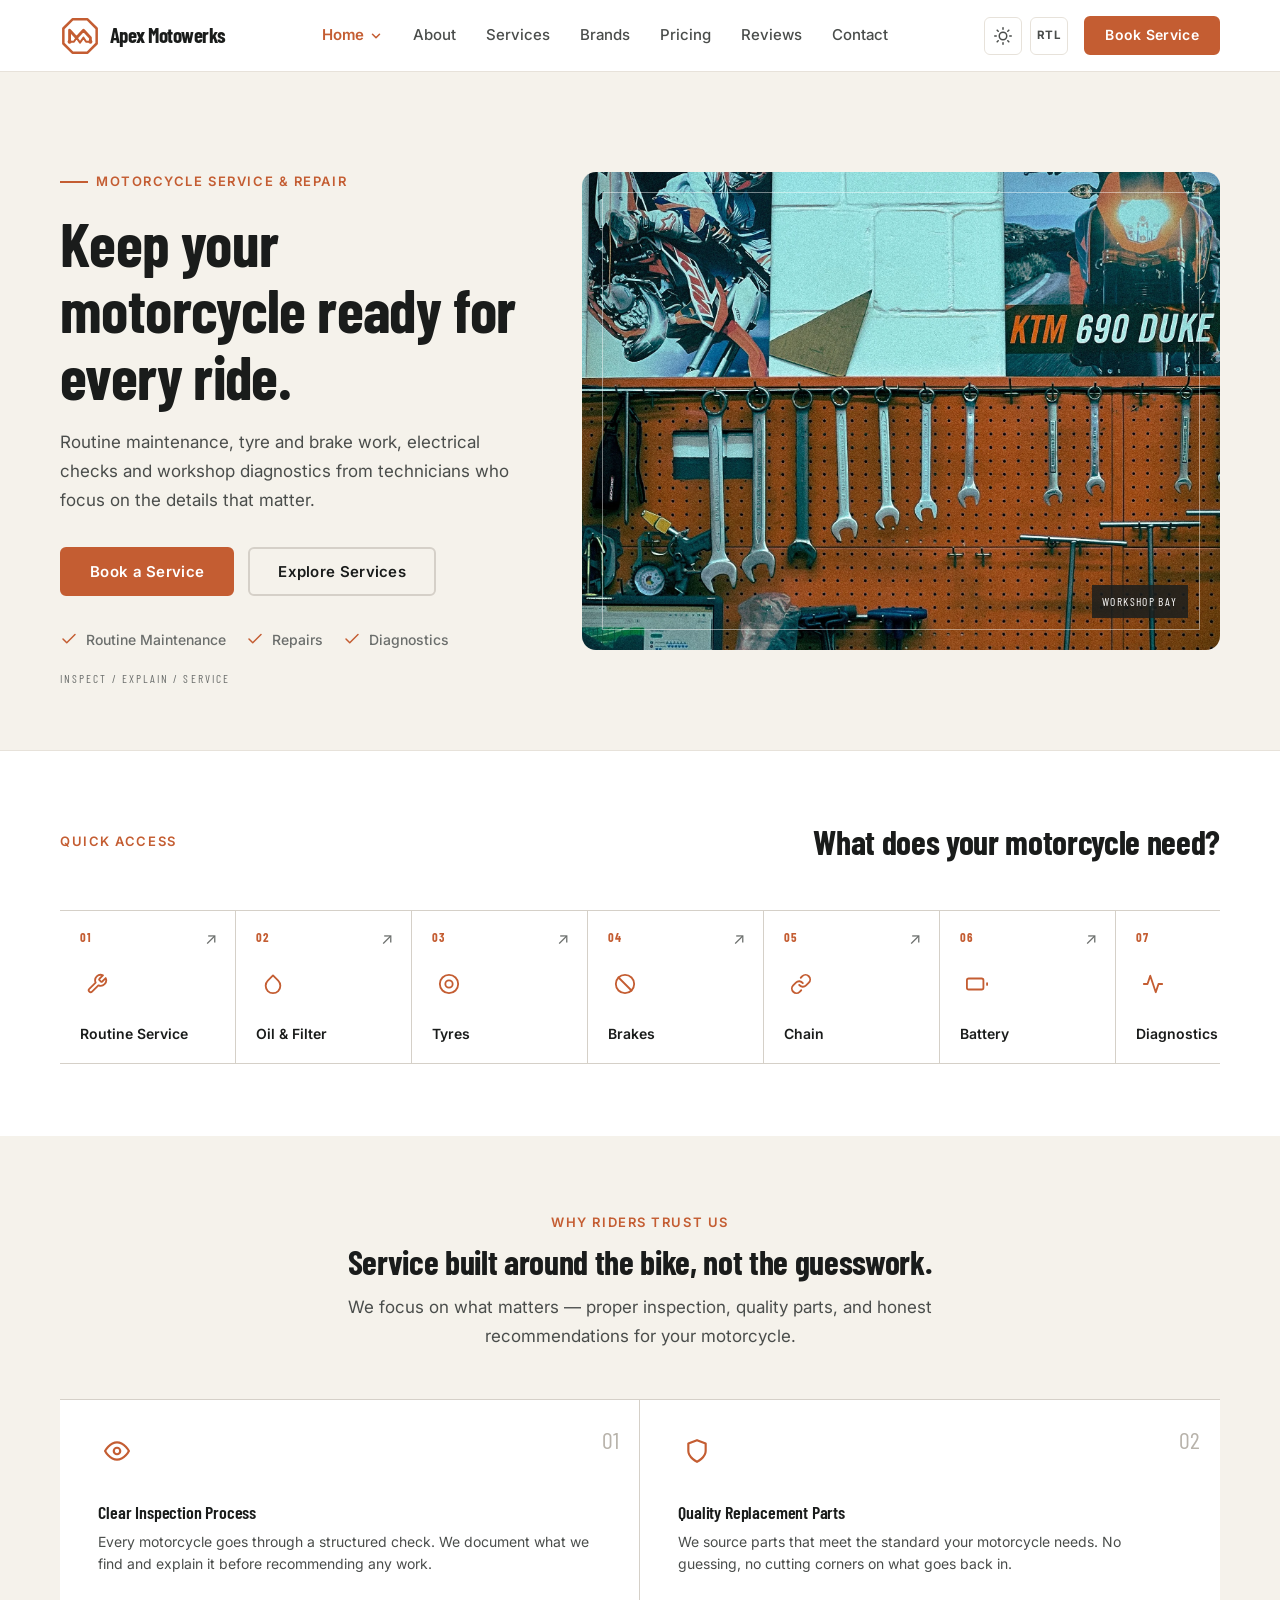
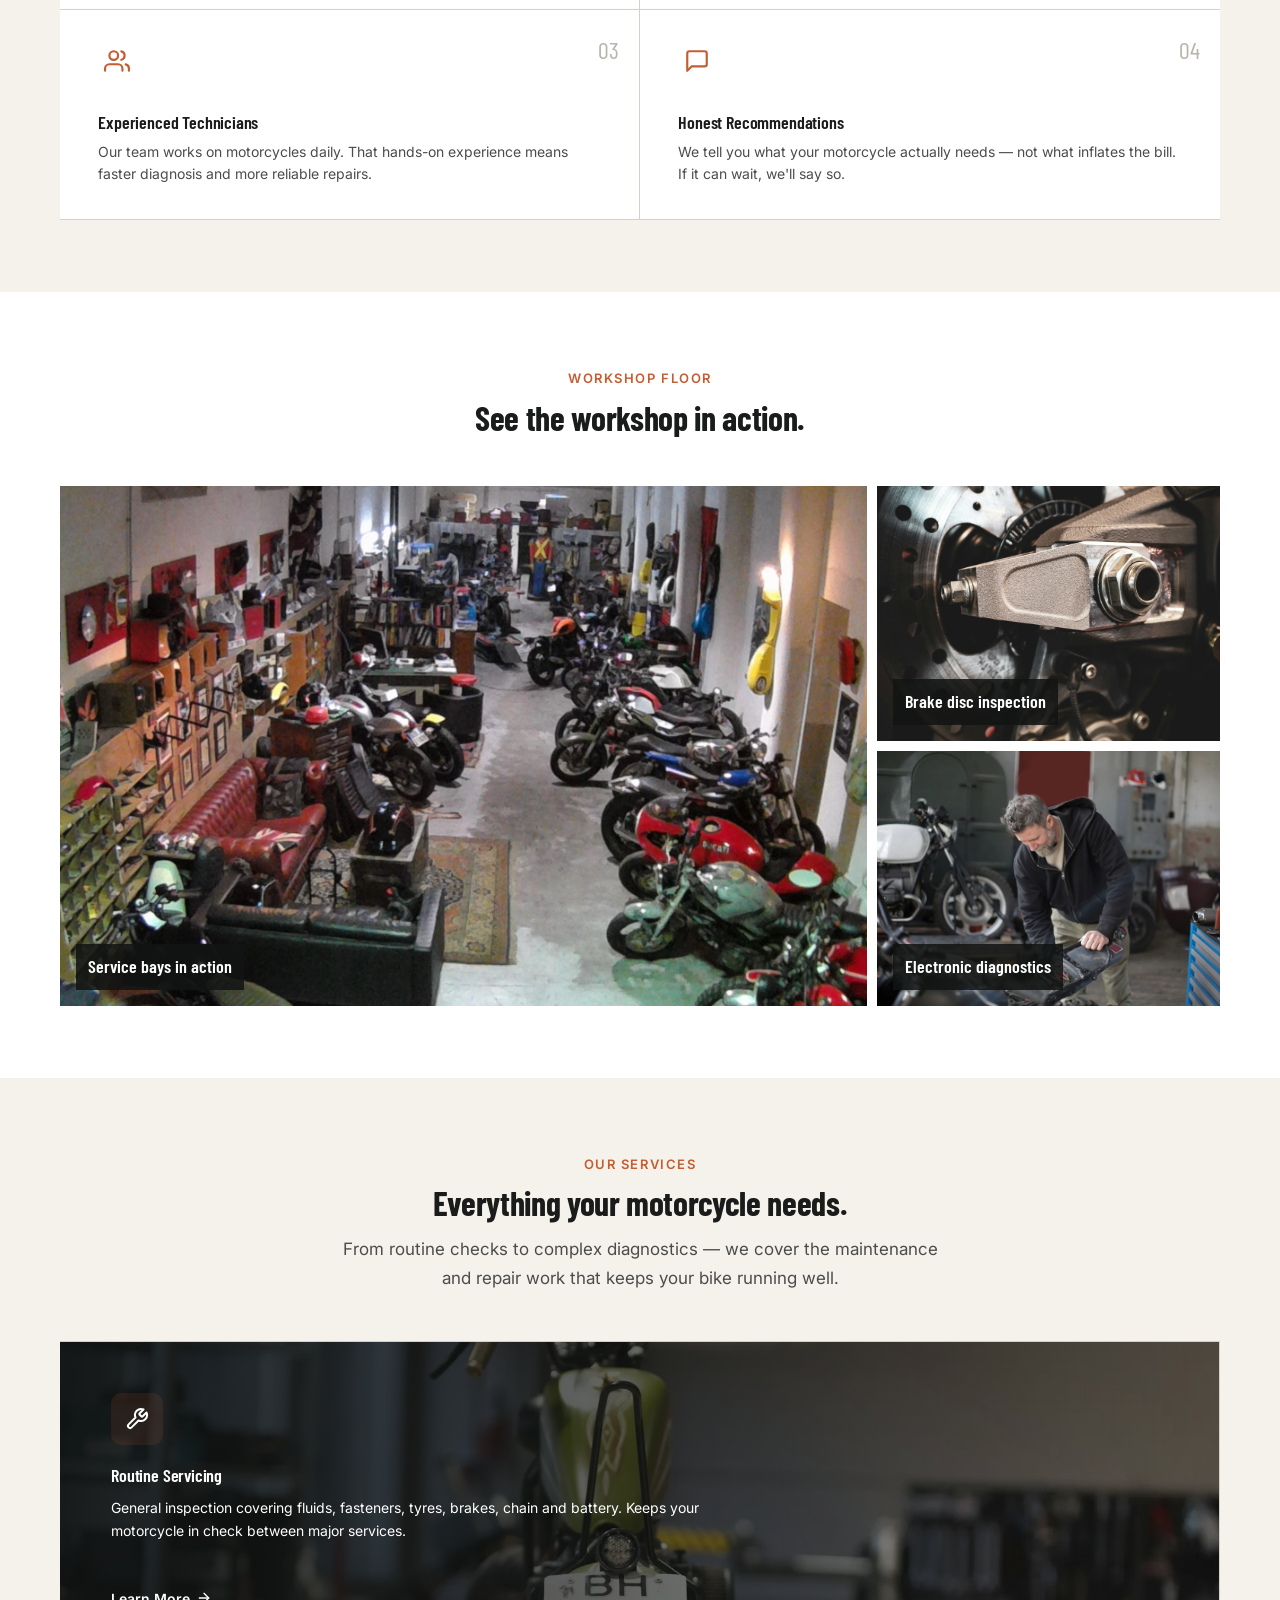
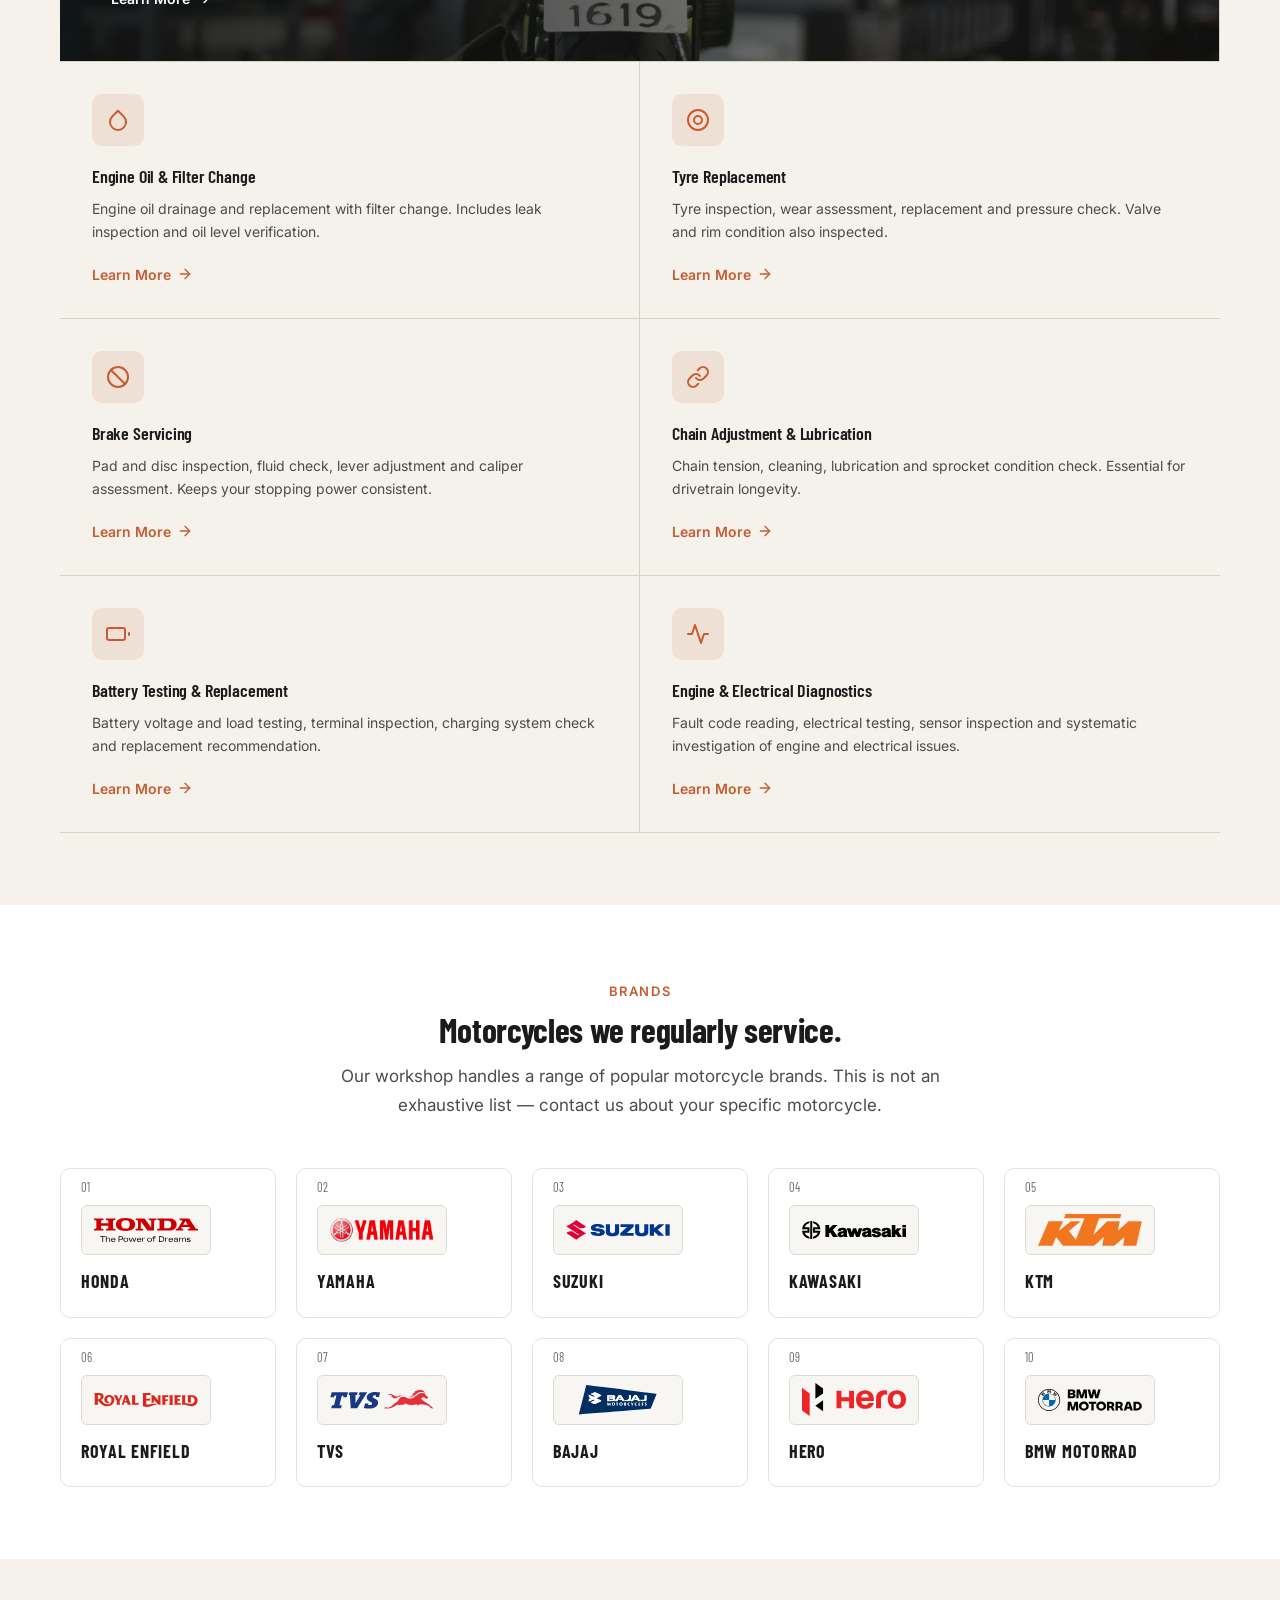
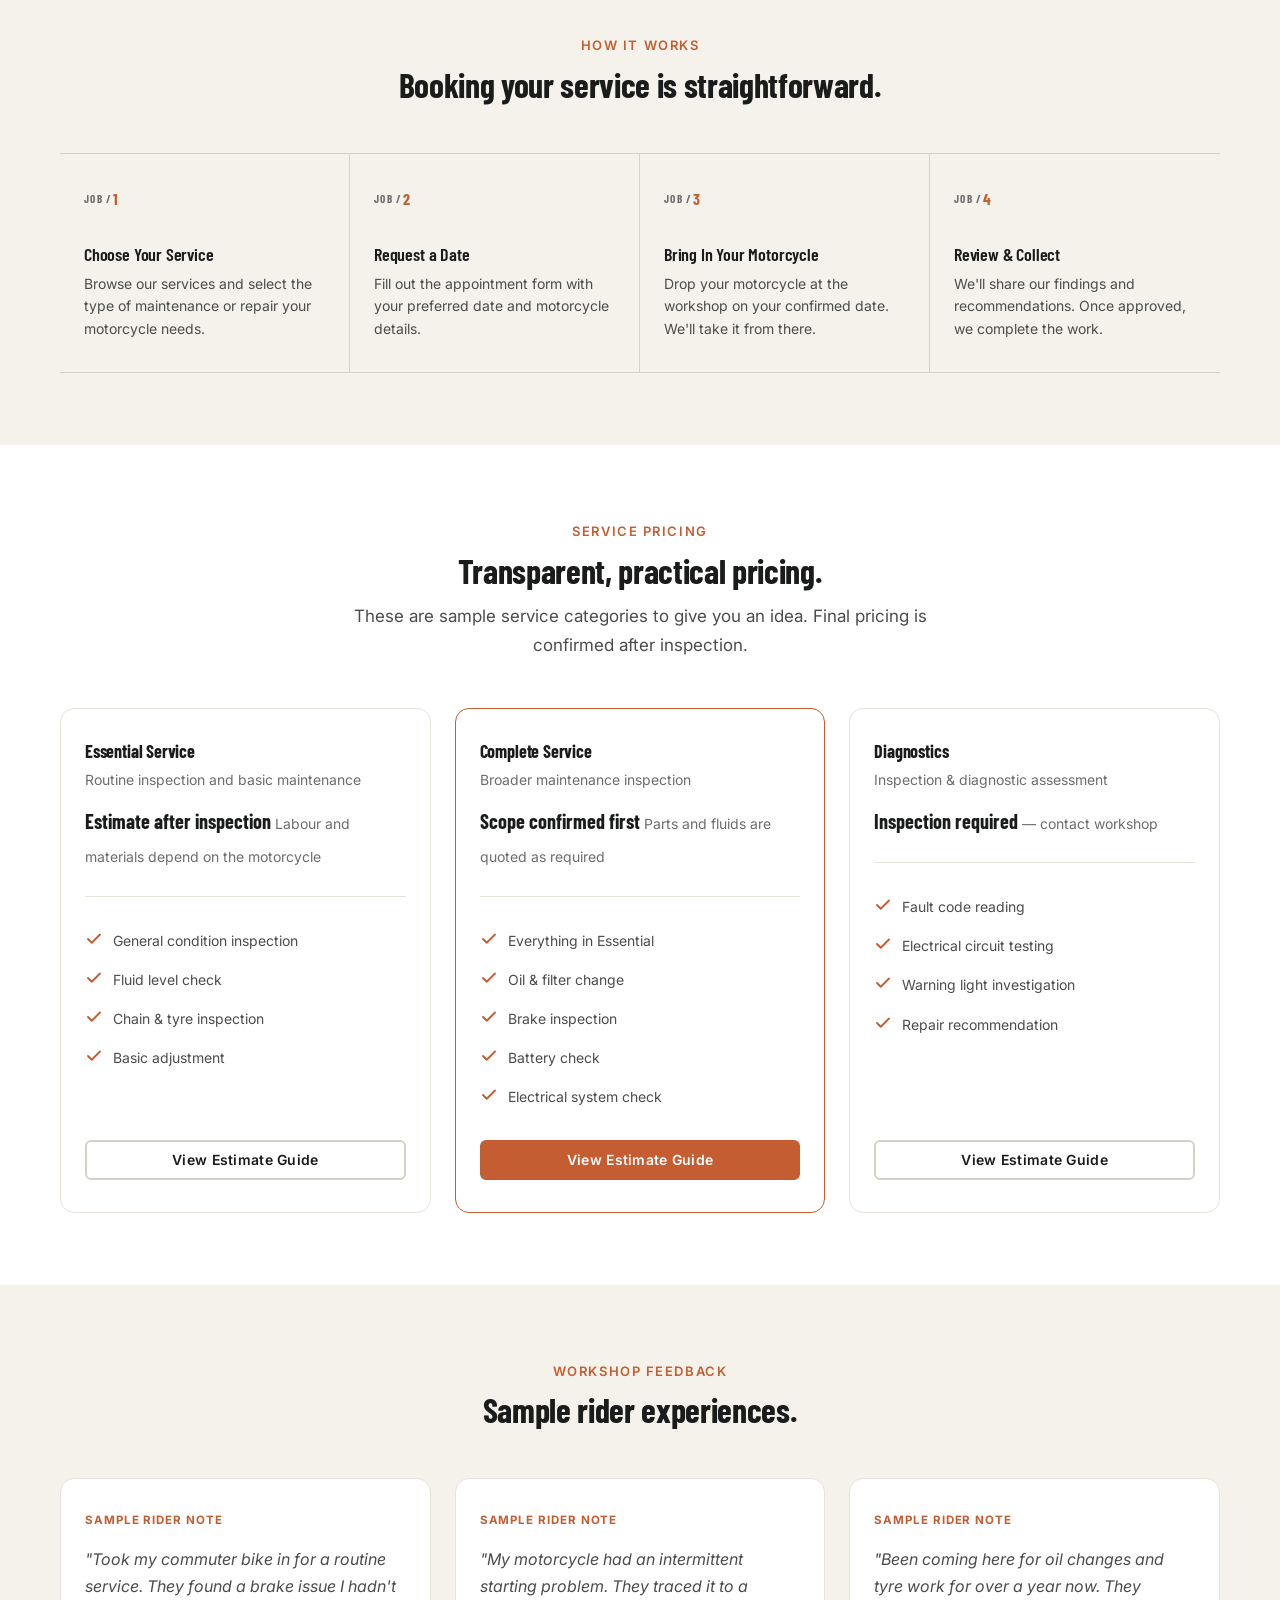
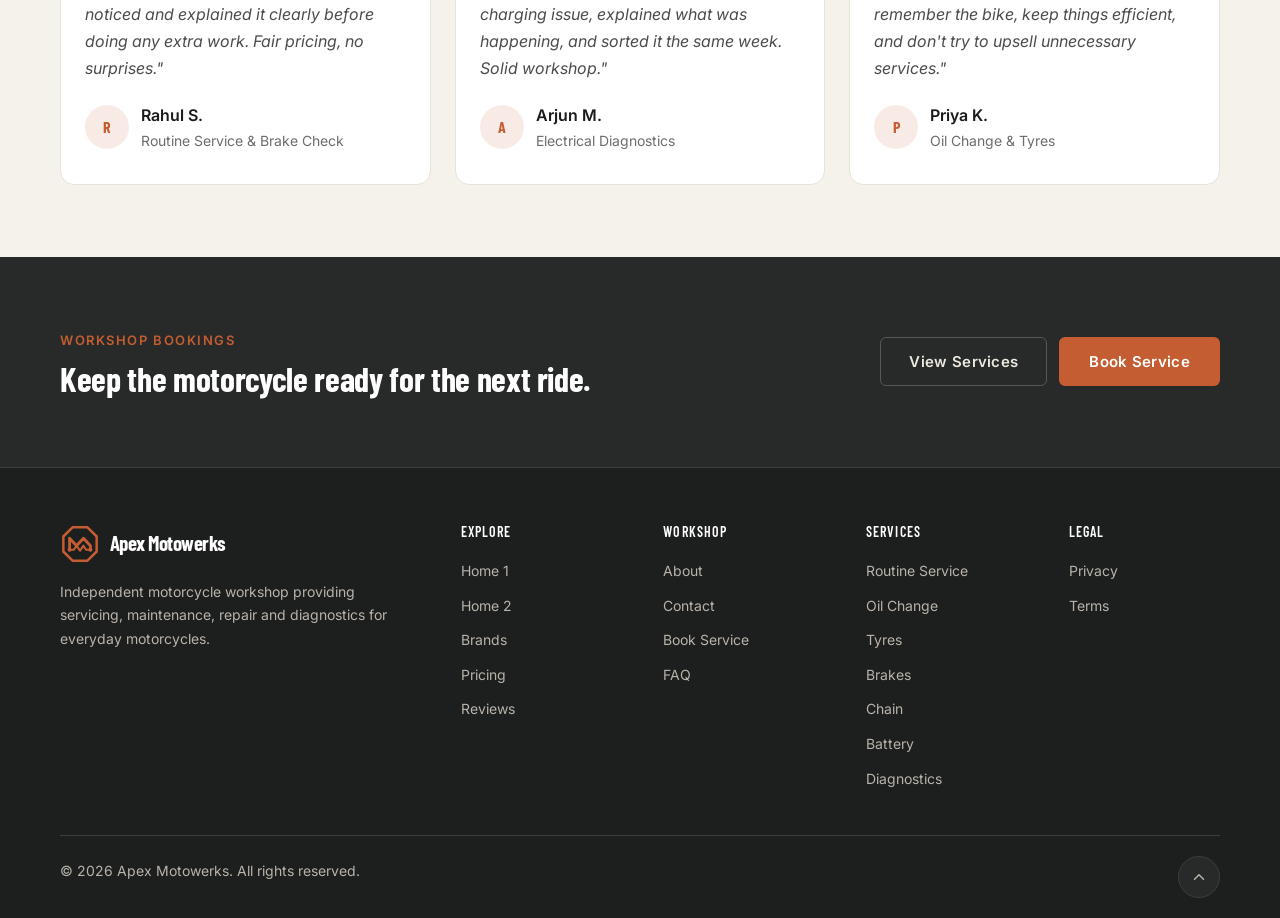
==== commit 6852ba3c: "Remove remaining Service & Repair subtitle in pages/index.html navbar" ====
--- a/pages/index.html
+++ b/pages/index.html
@@ -22,10 +22,7 @@
     <div class="navbar__inner">
       <a href="index.html" class="navbar__brand" aria-label="Apex Motowerks Home">
         <img class="navbar__brand-icon" src="../assets/brand/logo-mark.svg" alt="" width="48" height="48">
-        <div class="navbar__brand-text">
-          Apex Motowerks
-          <span>Service &amp; Repair</span>
-        </div>
+        <div class="navbar__brand-text">Apex Motowerks</div>
       </a>
 
       <nav class="navbar__nav" aria-label="Main navigation">
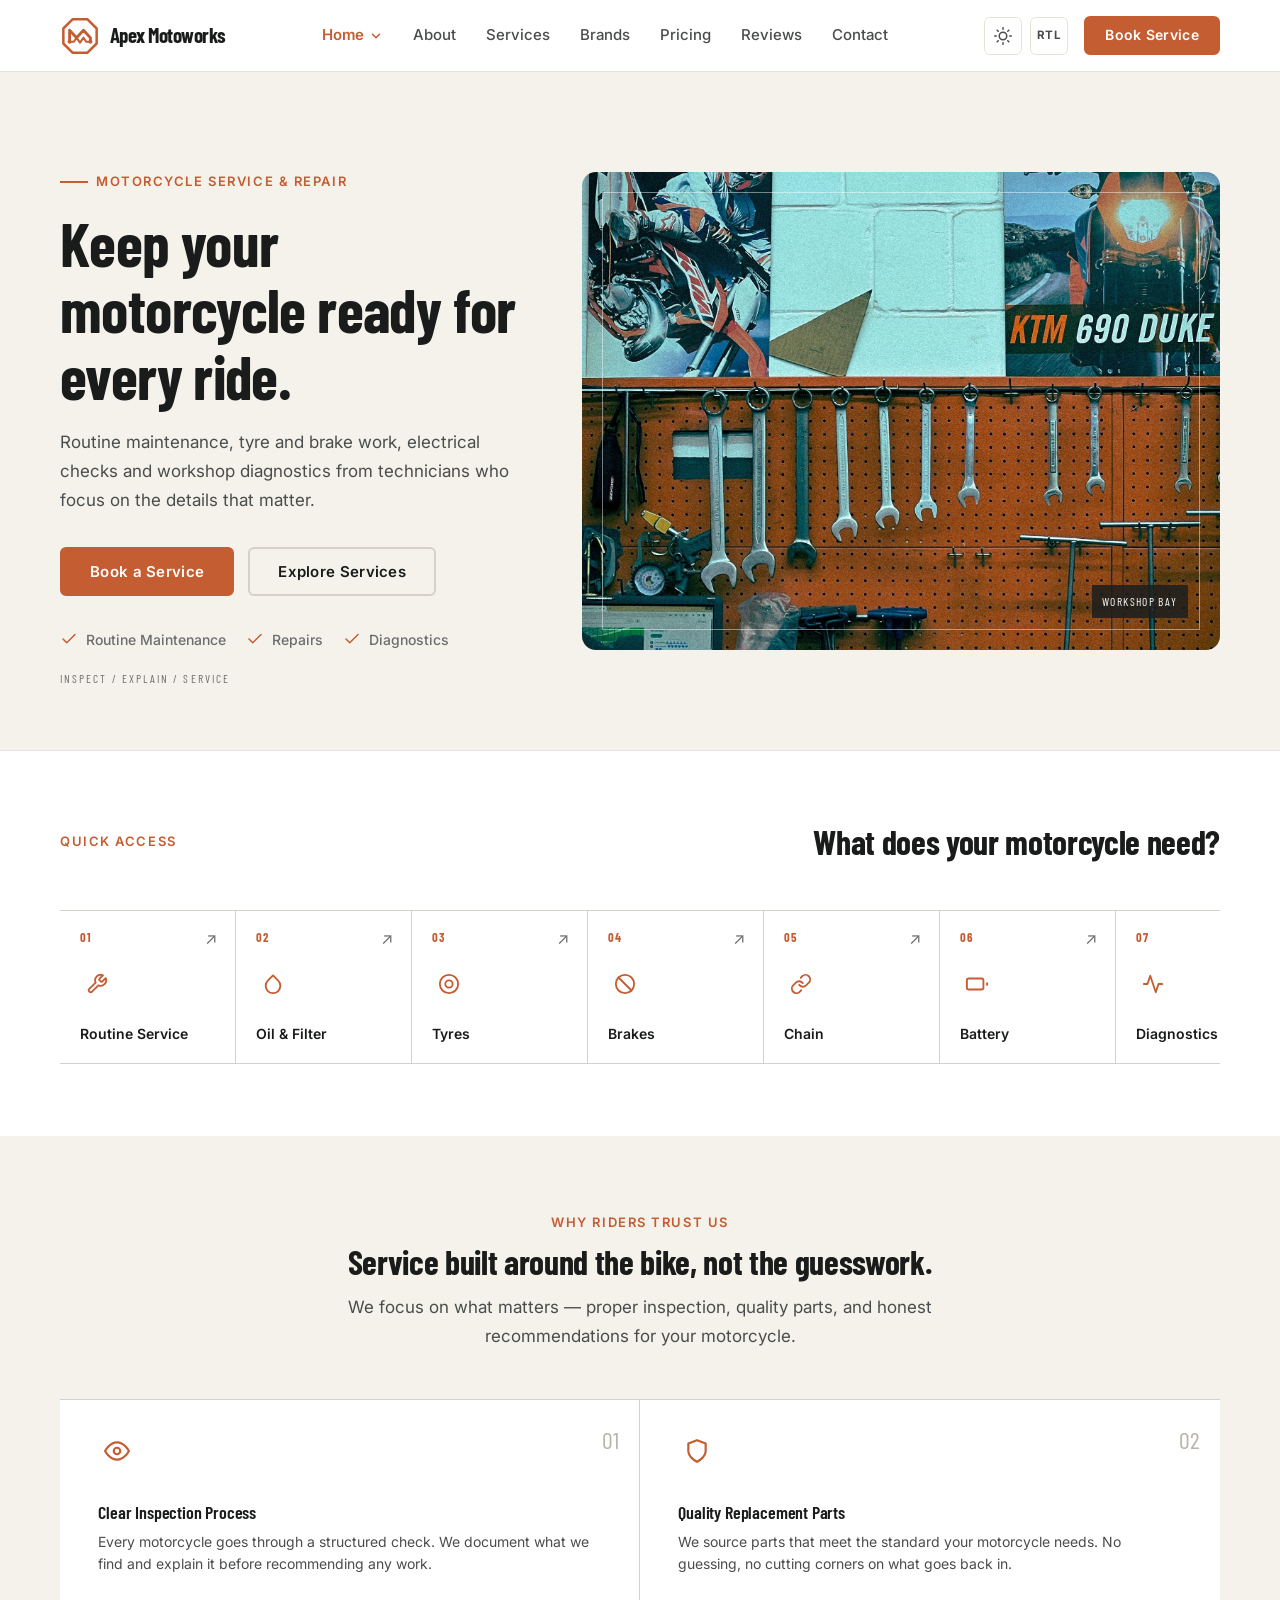
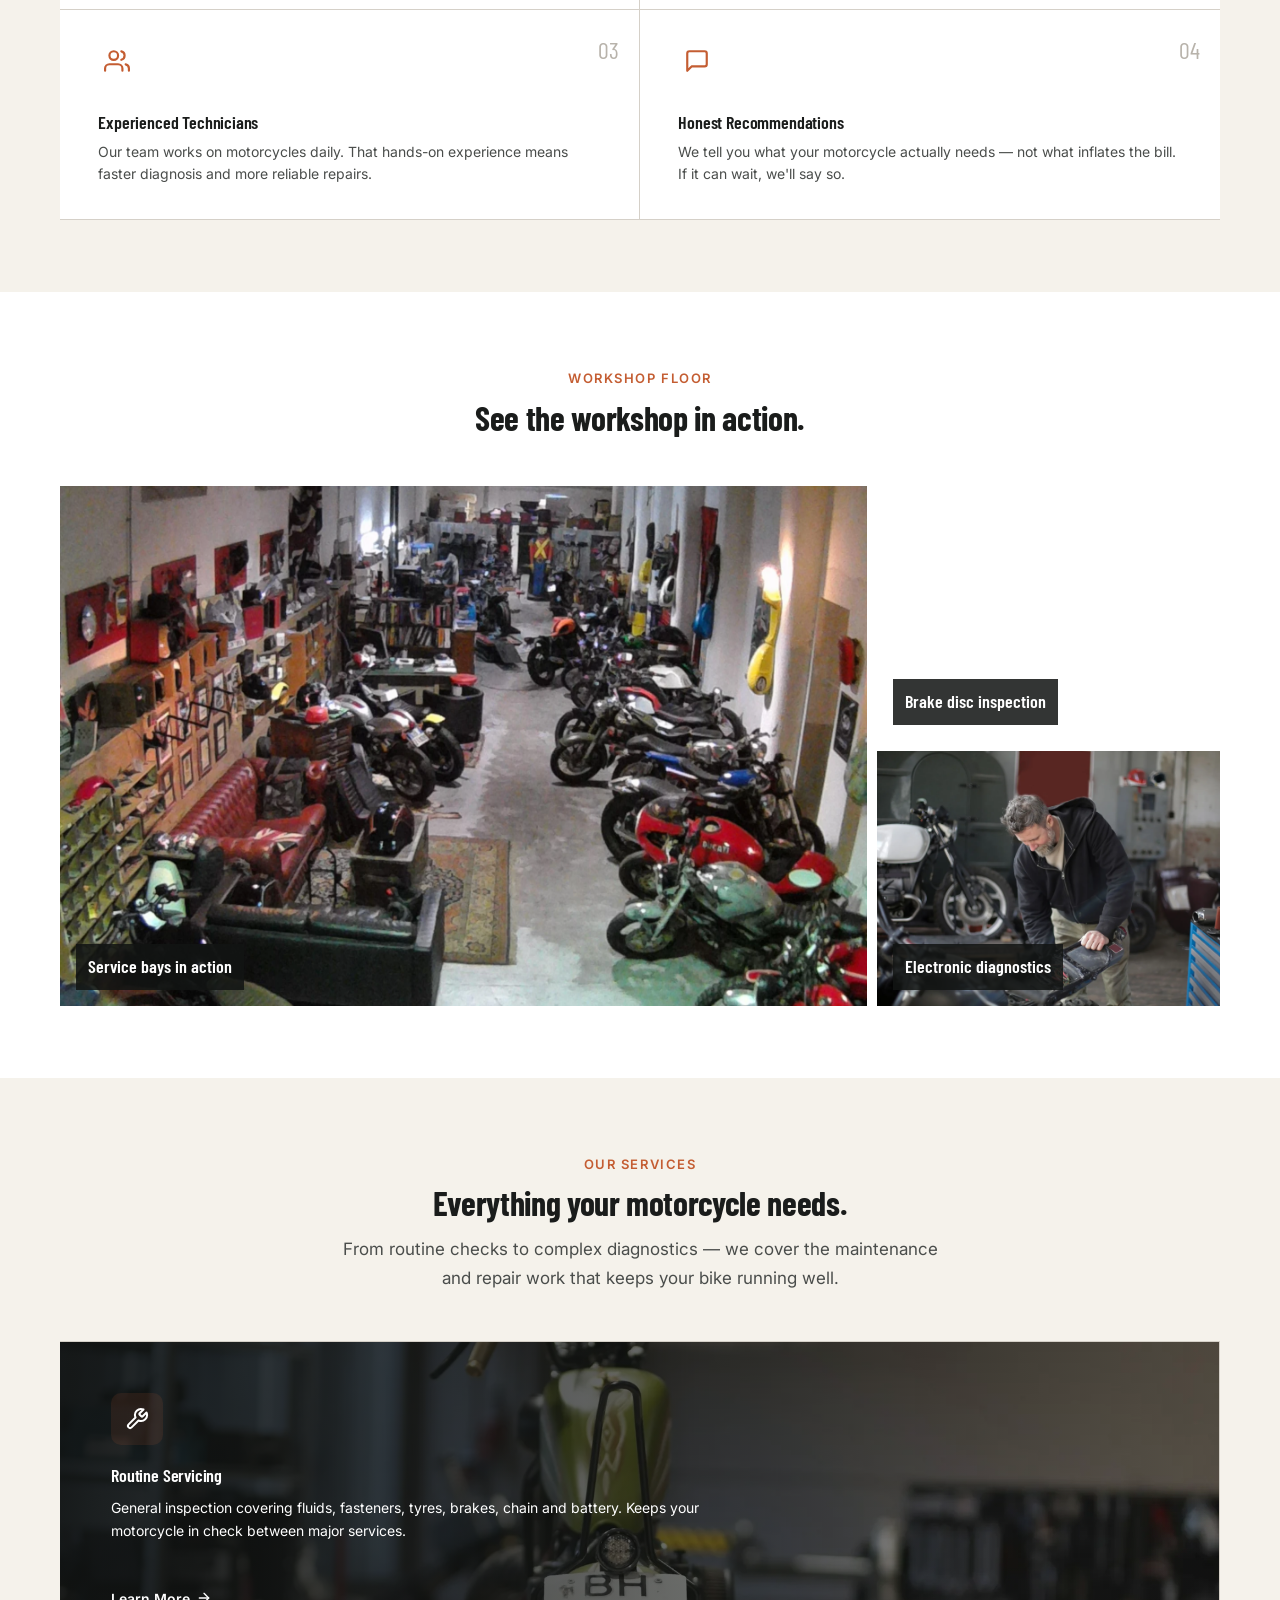
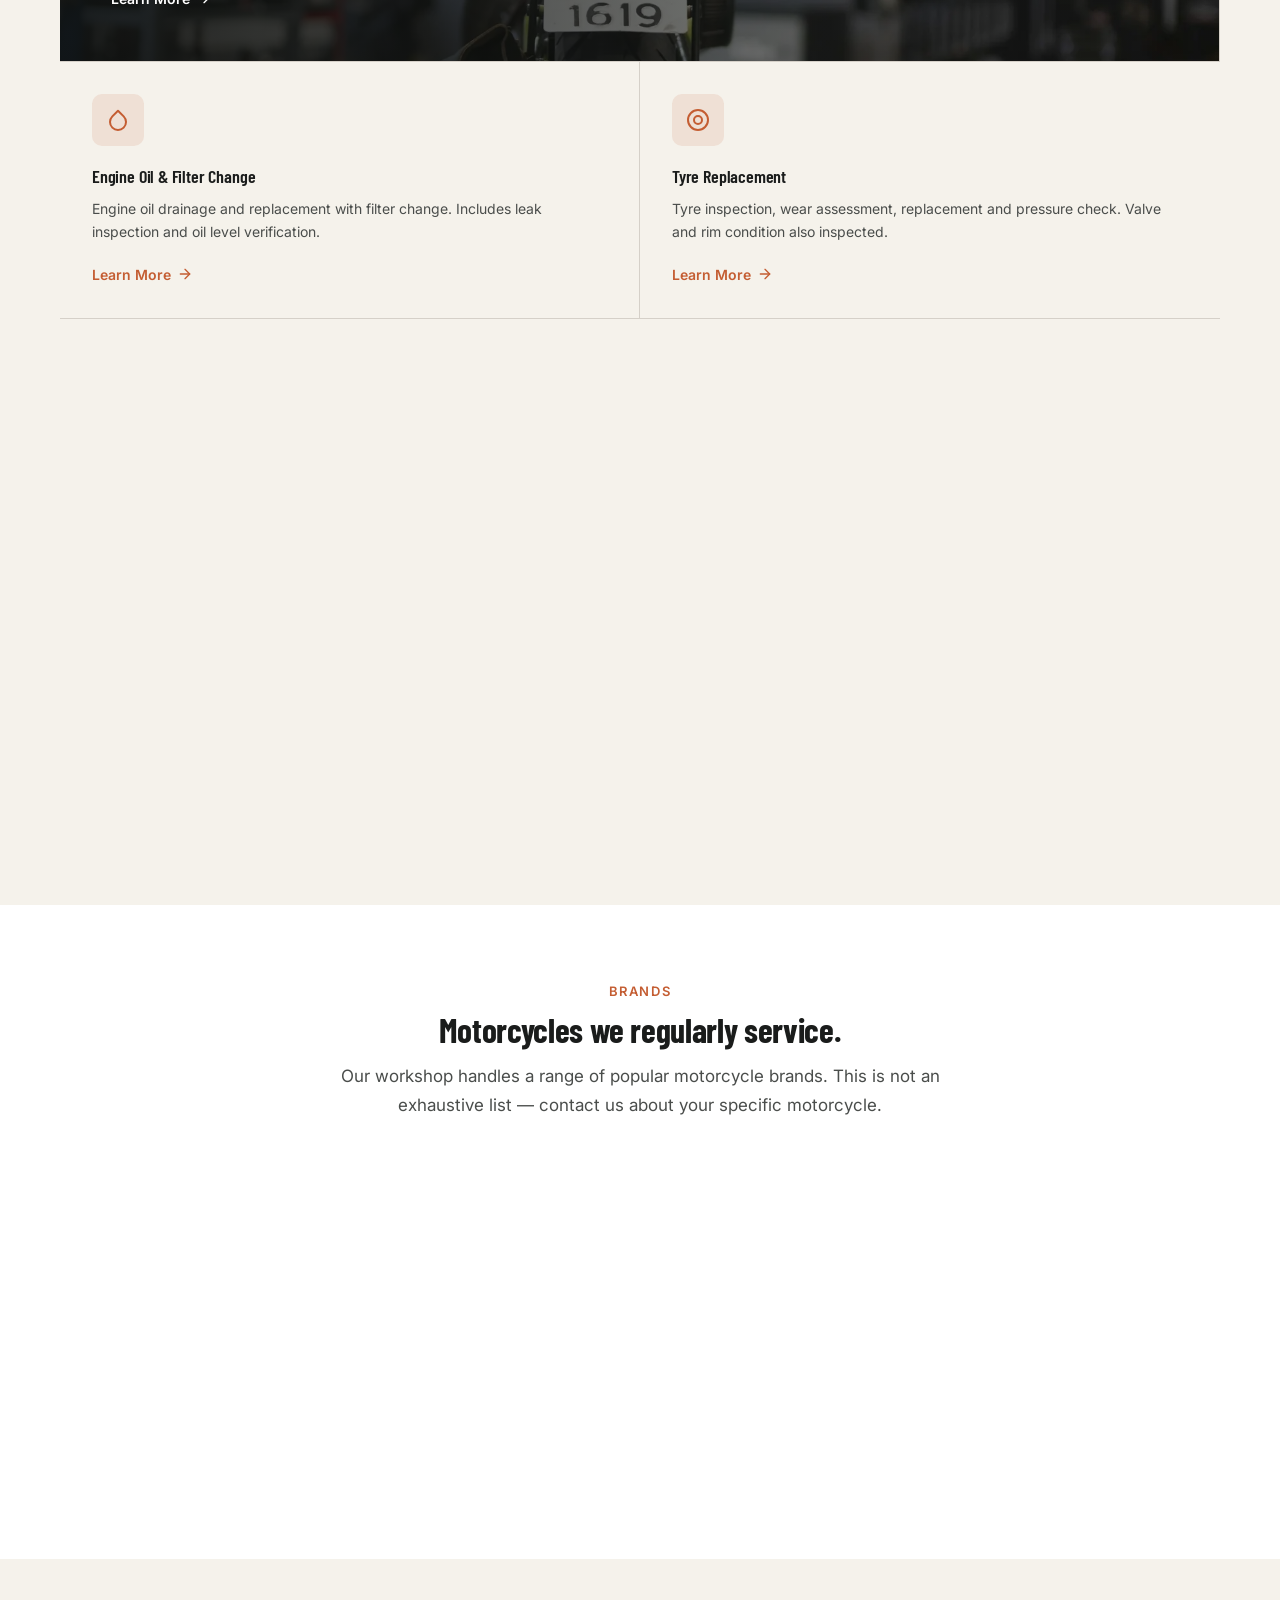
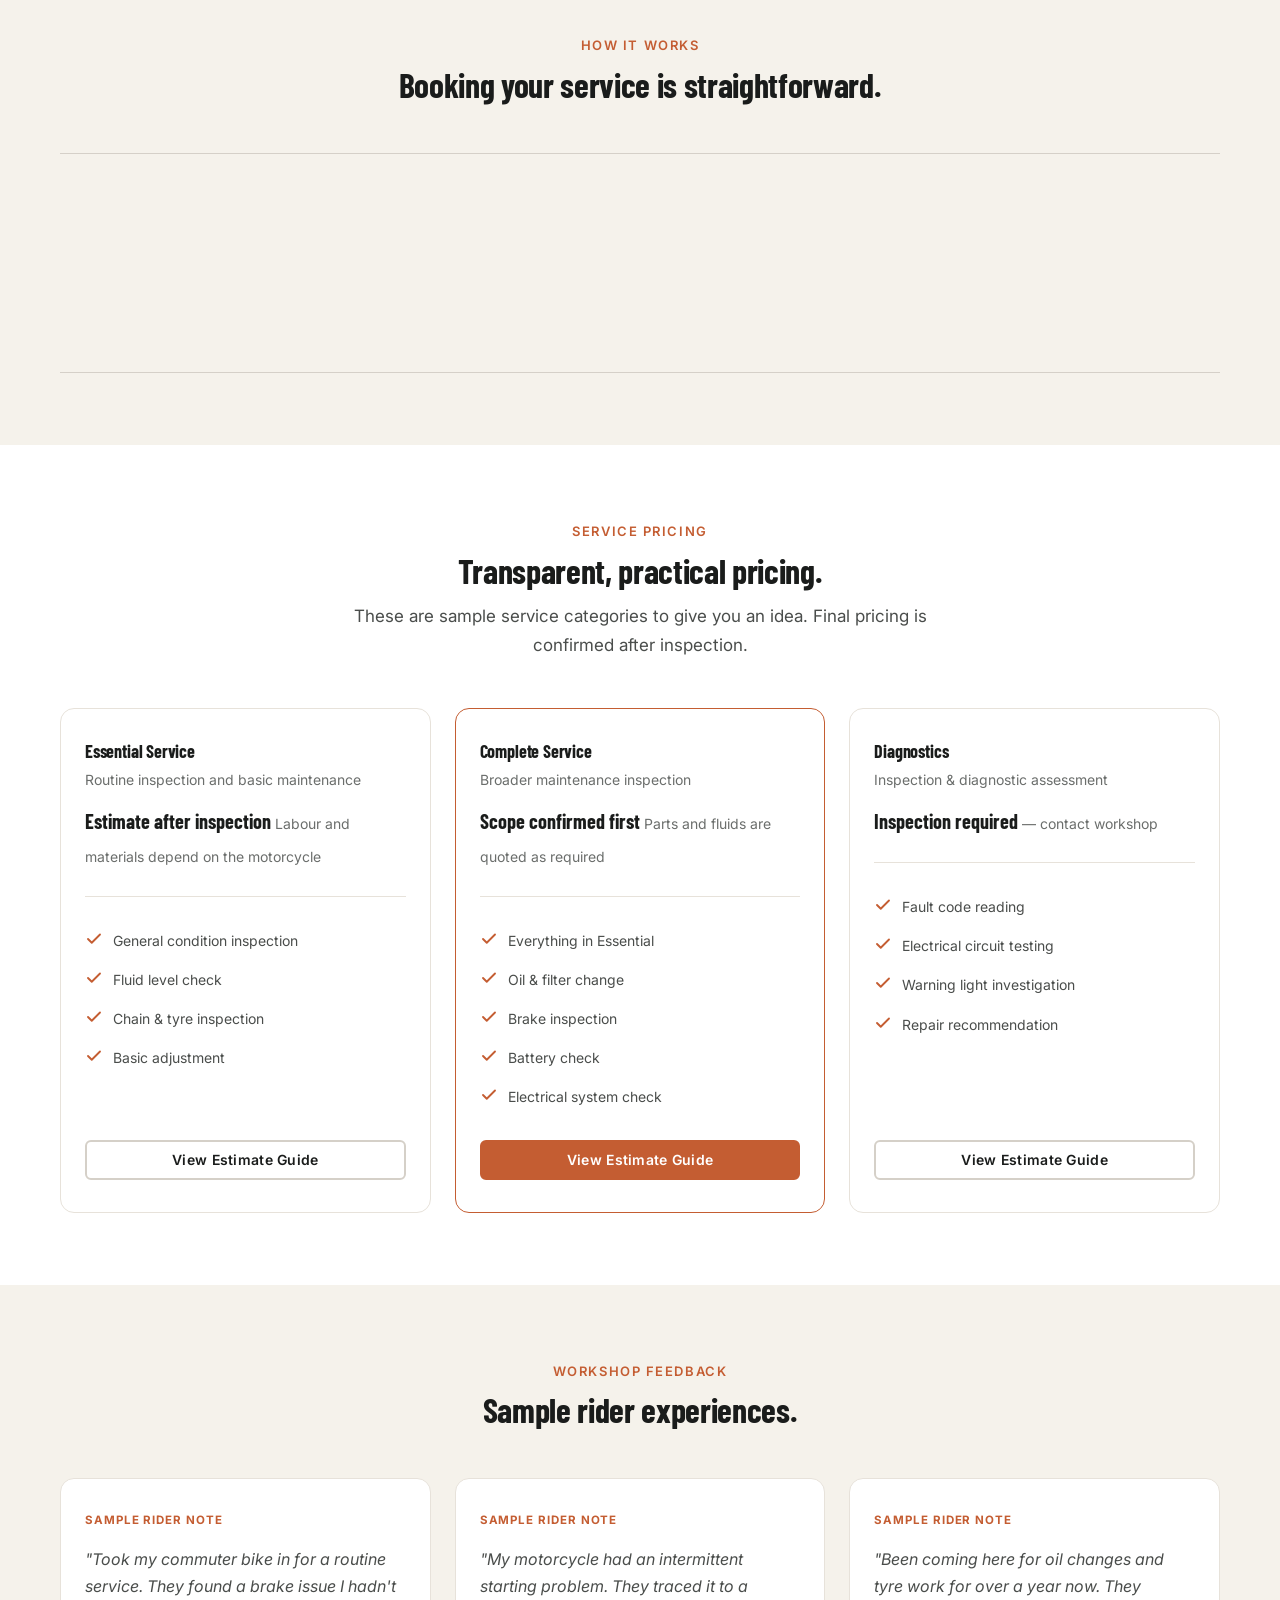
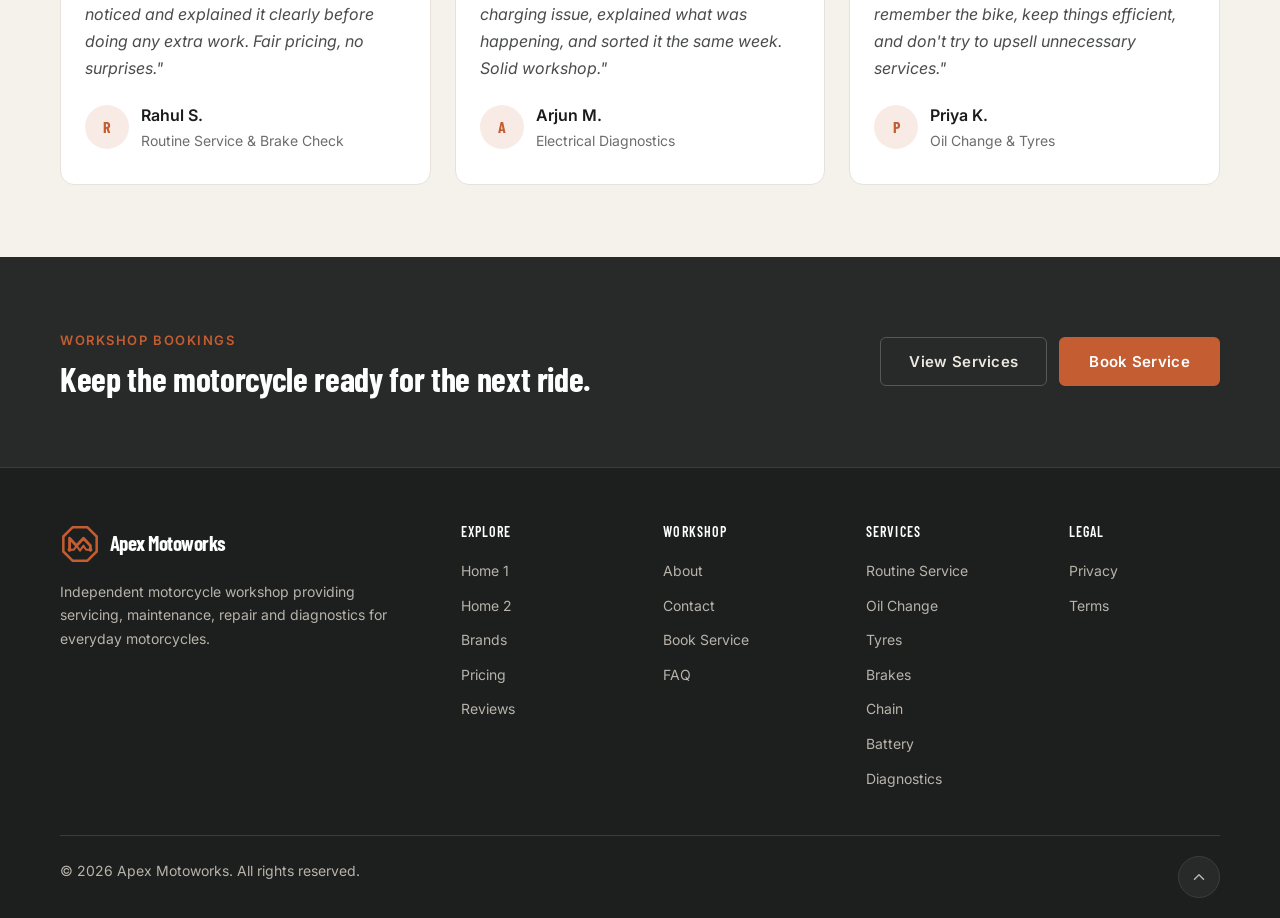
==== commit 3eeff020: "Update brand name from Apex Motowerks to Apex Motoworks" ====
--- a/pages/index.html
+++ b/pages/index.html
@@ -7,7 +7,7 @@
   <link rel="icon" href="../assets/brand/favicon.svg" type="image/svg+xml">
   <link rel="apple-touch-icon" href="../assets/brand/apple-touch-icon.png">
   <link rel="manifest" href="../assets/brand/site.webmanifest">
-  <title>Apex Motowerks — Motorcycle Service &amp; Repair</title>
+  <title>Apex Motoworks — Motorcycle Service &amp; Repair</title>
   <meta name="description" content="Professional motorcycle servicing, maintenance, repair and diagnostics. Routine service, oil changes, tyres, brakes, chain care and electrical diagnostics for everyday motorcycles.">
   <link rel="preload" as="image" href="../assets/images/home1-hero.webp" type="image/webp">
   <link rel="stylesheet" href="../assets/css/style.css?v=20261007">
@@ -20,9 +20,9 @@
   <!-- ========== NAVBAR ========== -->
   <header class="navbar" role="banner">
     <div class="navbar__inner">
-      <a href="index.html" class="navbar__brand" aria-label="Apex Motowerks Home">
+      <a href="index.html" class="navbar__brand" aria-label="Apex Motoworks Home">
         <img class="navbar__brand-icon" src="../assets/brand/logo-mark.svg" alt="" width="48" height="48">
-        <div class="navbar__brand-text">Apex Motowerks</div>
+        <div class="navbar__brand-text">Apex Motoworks</div>
       </a>
 
       <nav class="navbar__nav" aria-label="Main navigation">
@@ -59,9 +59,9 @@
   <div class="drawer-overlay" id="drawerOverlay"></div>
   <aside class="drawer" id="mobileDrawer" aria-label="Mobile navigation" aria-hidden="true" inert>
     <div class="drawer__header">
-      <a href="index.html" class="drawer__brand" aria-label="Apex Motowerks Home">
+      <a href="index.html" class="drawer__brand" aria-label="Apex Motoworks Home">
         <img class="drawer__brand-mark" src="../assets/brand/logo-mark.svg" alt="" width="42" height="42">
-        <span>Apex Motowerks</span>
+        <span>Apex Motoworks</span>
       </a>
 
       <button class="drawer__close" id="drawerCloseBtn" aria-label="Close menu">
@@ -616,9 +616,9 @@
     <div class="container">
       <div class="footer__grid">
         <div class="footer__brand-area">
-          <a href="index.html" class="navbar__brand" aria-label="Apex Motowerks Home">
+          <a href="index.html" class="navbar__brand" aria-label="Apex Motoworks Home">
             <img class="navbar__brand-icon" src="../assets/brand/logo-mark.svg" alt="" width="48" height="48">
-            <span class="navbar__brand-text">Apex Motowerks</span>
+            <span class="navbar__brand-text">Apex Motoworks</span>
           </a>
           <p class="footer__brand-desc">Independent motorcycle workshop providing servicing, maintenance, repair and diagnostics for everyday motorcycles.</p>
         </div>
@@ -654,7 +654,7 @@
         </div>
       </div>
       <div class="footer__bottom">
-        <p class="footer__copy">&copy; <span data-current-year>2026</span> Apex Motowerks. All rights reserved.</p>
+        <p class="footer__copy">&copy; <span data-current-year>2026</span> Apex Motoworks. All rights reserved.</p>
         <button class="btn--back-to-top" id="backToTop" aria-label="Back to top"><svg viewBox="0 0 24 24" fill="none" stroke="currentColor" stroke-width="2" stroke-linecap="round" stroke-linejoin="round"><polyline points="18 15 12 9 6 15"/></svg></button>
       </div>
     </div>
--- a/assets/css/style.css
+++ b/assets/css/style.css
@@ -1430,7 +1430,7 @@
   padding: 0.75rem 1rem;
   font-size: var(--fs-body);
   color: var(--text-primary);
-  background: var(--bg-card);
+  background-color: var(--bg-card);
   border: 1px solid var(--border-color);
   border-radius: var(--radius-sm);
   transition: border-color var(--transition-fast), box-shadow var(--transition-fast);
@@ -1466,15 +1466,15 @@
   -webkit-appearance: none;
   -moz-appearance: none;
   background-image: url("data:image/svg+xml,%3Csvg xmlns='http://www.w3.org/2000/svg' width='14' height='14' viewBox='0 0 24 24' fill='none' stroke='%23888680' stroke-width='2' stroke-linecap='round' stroke-linejoin='round'%3E%3Cpolyline points='6 9 12 15 18 9'%3E%3C/polyline%3E%3C/svg%3E");
-  background-repeat: no-repeat;
-  background-position: right 14px center;
+  background-repeat: no-repeat !important;
+  background-position: right 14px center !important;
   background-size: 14px 14px;
   padding-inline-start: 1rem;
   padding-inline-end: 2.5rem;
 }
 
 [dir="rtl"] .form-select {
-  background-position: left 14px center;
+  background-position: left 14px center !important;
 }
 
 .form-textarea {
--- a/assets/css/dark-mode.css
+++ b/assets/css/dark-mode.css
@@ -205,7 +205,7 @@
 [data-theme="dark"] .form-input,
 [data-theme="dark"] .form-select,
 [data-theme="dark"] .form-textarea {
-  background: var(--bg-card);
+  background-color: var(--bg-card);
   border-color: var(--border-color);
   color: var(--text-primary);
 }
@@ -225,7 +225,14 @@
 
 [data-theme="dark"] .form-select {
   background-image: url("data:image/svg+xml,%3Csvg xmlns='http://www.w3.org/2000/svg' width='14' height='14' viewBox='0 0 24 24' fill='none' stroke='%23A3A09A' stroke-width='2' stroke-linecap='round' stroke-linejoin='round'%3E%3Cpolyline points='6 9 12 15 18 9'%3E%3C/polyline%3E%3C/svg%3E");
+  background-repeat: no-repeat !important;
+  background-position: right 14px center !important;
   background-size: 14px 14px;
+}
+
+[dir="rtl"] [data-theme="dark"] .form-select,
+[data-theme="dark"][dir="rtl"] .form-select {
+  background-position: left 14px center !important;
 }
 
 /* Steps */
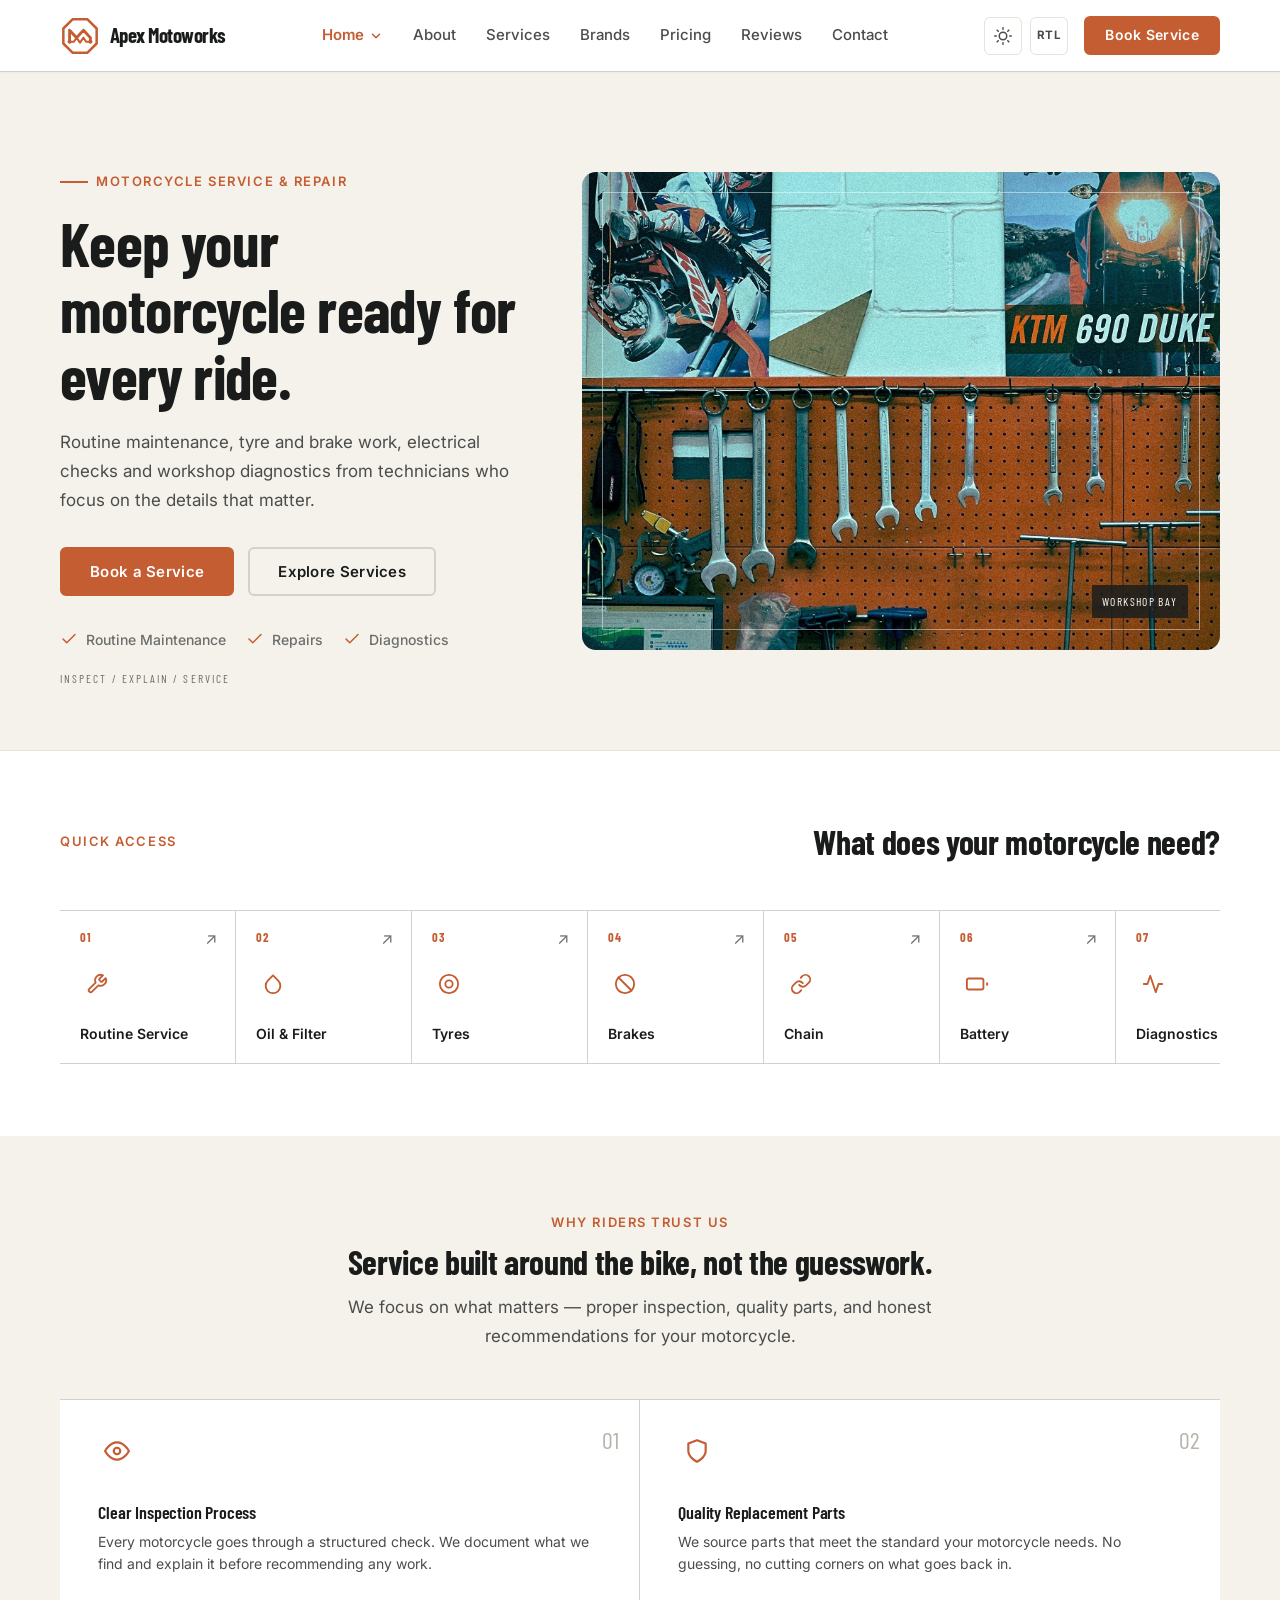
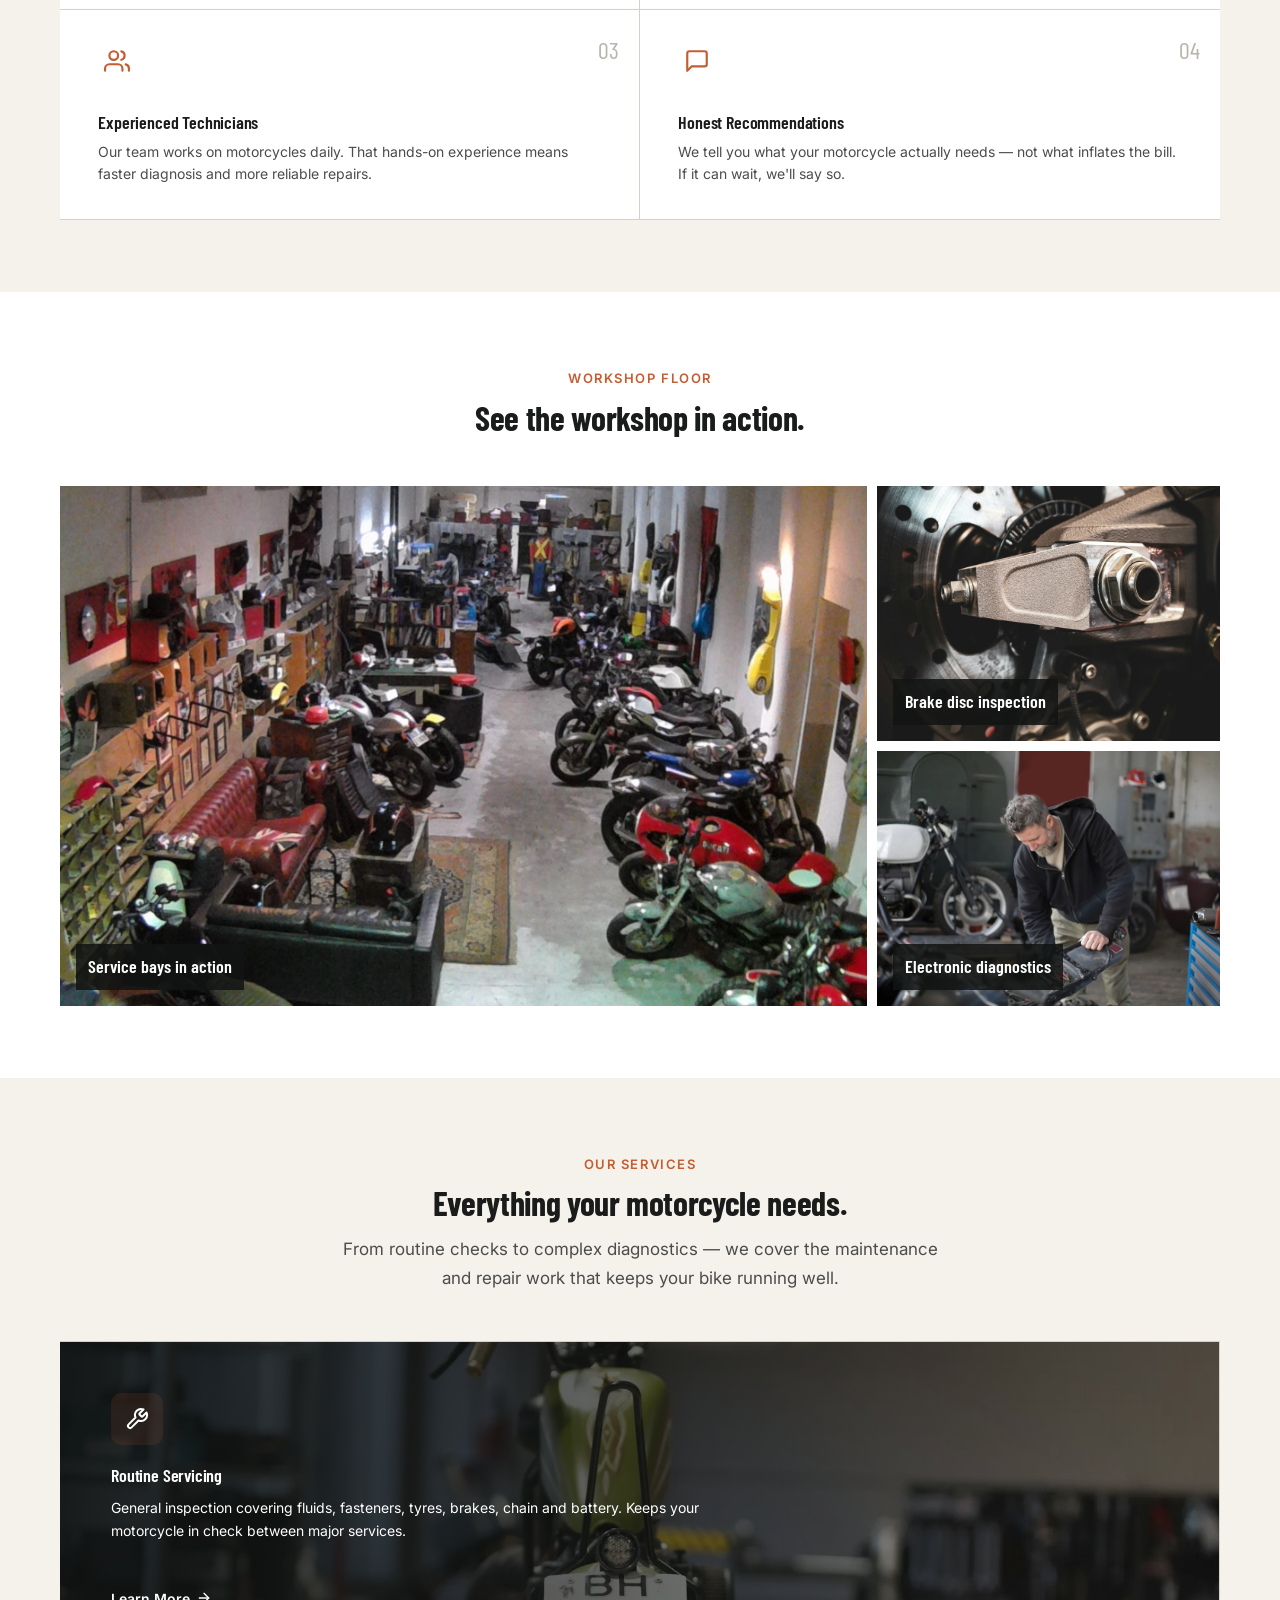
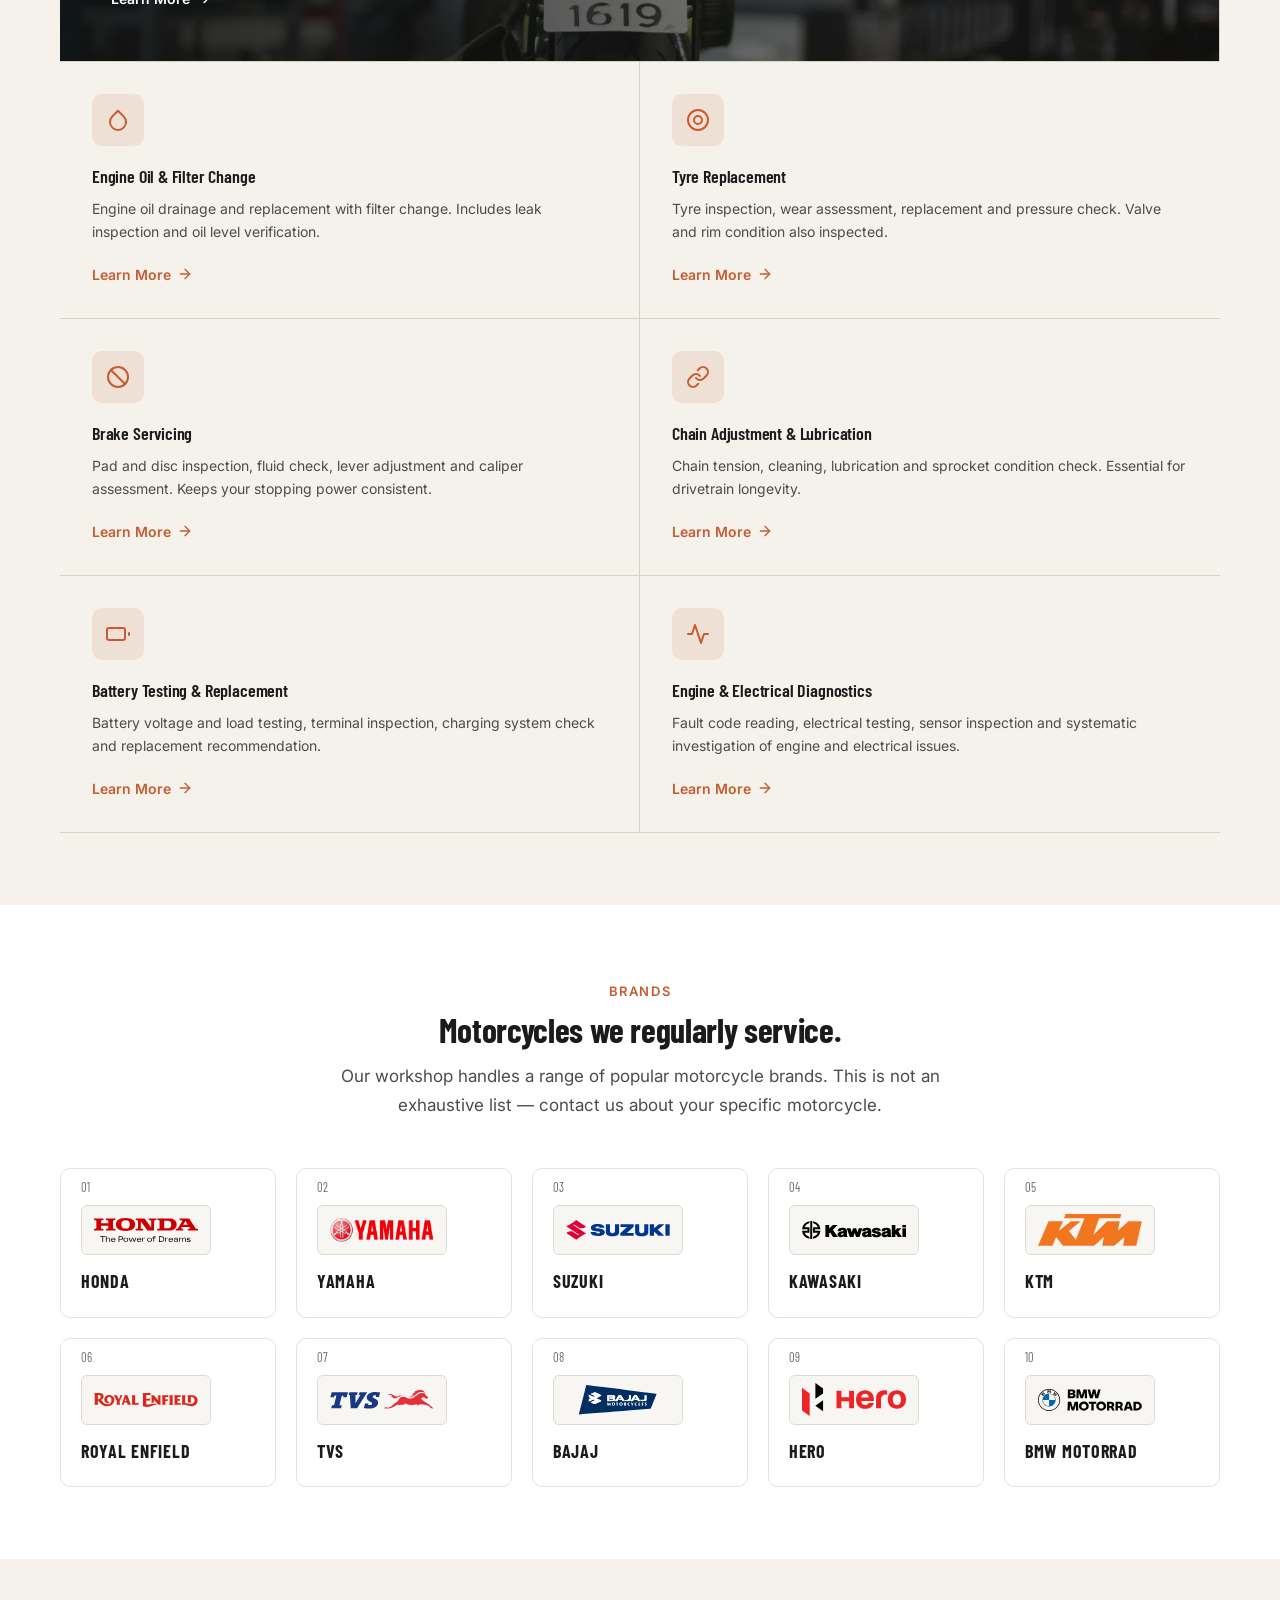
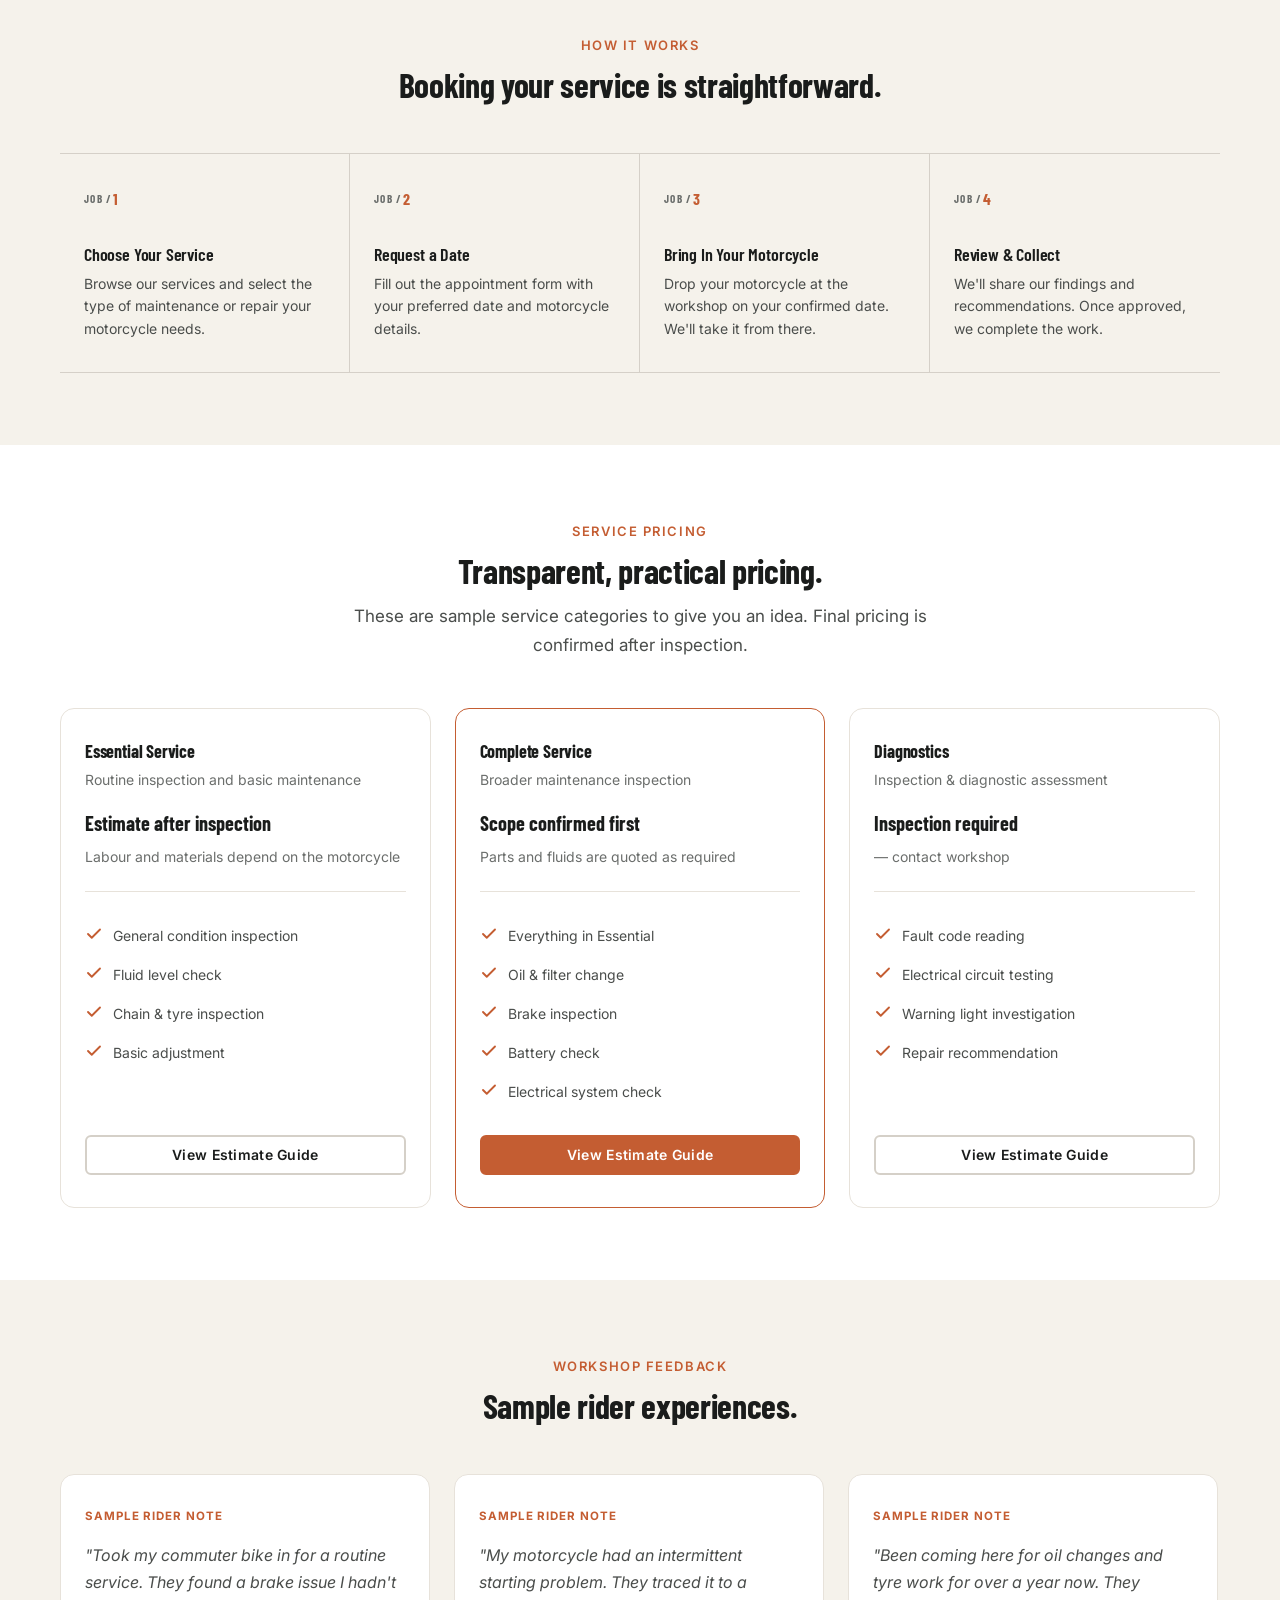
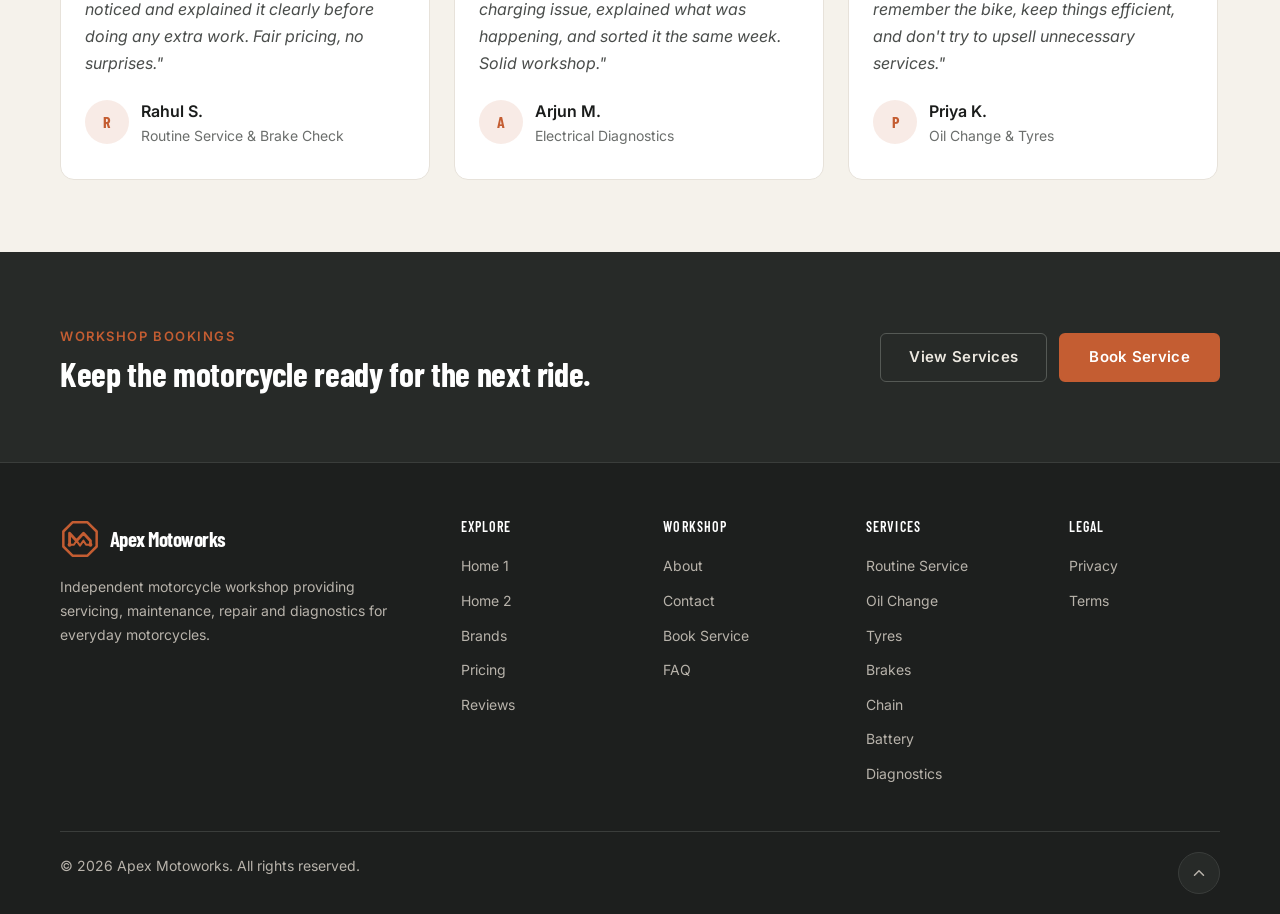
==== commit 3426f39d: "Fix responsive layouts for mobile and tablet views across pages - Fix Workshop Floor top panorama im" ====
--- a/pages/index.html
+++ b/pages/index.html
@@ -548,37 +548,39 @@
           <h2>Sample rider experiences.</h2>
         </div>
         <div class="reviews-slider">
-          <div class="reviews-slider__track">
-            <div class="review-card reveal">
-              <p class="review-card__category">Sample rider note</p>
-              <p class="review-card__text">"Took my commuter bike in for a routine service. They found a brake issue I hadn't noticed and explained it clearly before doing any extra work. Fair pricing, no surprises."</p>
-              <div class="review-card__author">
-                <div class="review-card__avatar">R</div>
-                <div>
-                  <div class="review-card__name">Rahul S.</div>
-                  <div class="review-card__service">Routine Service &amp; Brake Check</div>
+          <div class="reviews-slider__viewport">
+            <div class="reviews-slider__track">
+              <div class="review-card reveal">
+                <p class="review-card__category">Sample rider note</p>
+                <p class="review-card__text">"Took my commuter bike in for a routine service. They found a brake issue I hadn't noticed and explained it clearly before doing any extra work. Fair pricing, no surprises."</p>
+                <div class="review-card__author">
+                  <div class="review-card__avatar">R</div>
+                  <div>
+                    <div class="review-card__name">Rahul S.</div>
+                    <div class="review-card__service">Routine Service &amp; Brake Check</div>
+                  </div>
                 </div>
               </div>
-            </div>
-            <div class="review-card reveal">
-              <p class="review-card__category">Sample rider note</p>
-              <p class="review-card__text">"My motorcycle had an intermittent starting problem. They traced it to a charging issue, explained what was happening, and sorted it the same week. Solid workshop."</p>
-              <div class="review-card__author">
-                <div class="review-card__avatar">A</div>
-                <div>
-                  <div class="review-card__name">Arjun M.</div>
-                  <div class="review-card__service">Electrical Diagnostics</div>
+              <div class="review-card reveal">
+                <p class="review-card__category">Sample rider note</p>
+                <p class="review-card__text">"My motorcycle had an intermittent starting problem. They traced it to a charging issue, explained what was happening, and sorted it the same week. Solid workshop."</p>
+                <div class="review-card__author">
+                  <div class="review-card__avatar">A</div>
+                  <div>
+                    <div class="review-card__name">Arjun M.</div>
+                    <div class="review-card__service">Electrical Diagnostics</div>
+                  </div>
                 </div>
               </div>
-            </div>
-            <div class="review-card reveal">
-              <p class="review-card__category">Sample rider note</p>
-              <p class="review-card__text">"Been coming here for oil changes and tyre work for over a year now. They remember the bike, keep things efficient, and don't try to upsell unnecessary services."</p>
-              <div class="review-card__author">
-                <div class="review-card__avatar">P</div>
-                <div>
-                  <div class="review-card__name">Priya K.</div>
-                  <div class="review-card__service">Oil Change &amp; Tyres</div>
+              <div class="review-card reveal">
+                <p class="review-card__category">Sample rider note</p>
+                <p class="review-card__text">"Been coming here for oil changes and tyre work for over a year now. They remember the bike, keep things efficient, and don't try to upsell unnecessary services."</p>
+                <div class="review-card__author">
+                  <div class="review-card__avatar">P</div>
+                  <div>
+                    <div class="review-card__name">Priya K.</div>
+                    <div class="review-card__service">Oil Change &amp; Tyres</div>
+                  </div>
                 </div>
               </div>
             </div>
--- a/assets/css/style.css
+++ b/assets/css/style.css
@@ -319,16 +319,24 @@
    7. NAVBAR
    ============================================ */
 .navbar {
+  position: -webkit-sticky;
   position: sticky;
   top: 0;
+  left: 0;
+  right: 0;
+  width: 100%;
   z-index: var(--z-navbar);
   height: var(--navbar-height);
-  background: var(--navbar-bg);
-  backdrop-filter: blur(16px);
-  -webkit-backdrop-filter: blur(16px);
-  border-bottom: 1px solid var(--navbar-border);
-  transition: background var(--transition-normal), border-color var(--transition-normal);
-}
+  background: var(--bg-primary);
+  border-bottom: 1px solid var(--border-color);
+  box-shadow: 0 1px 3px rgba(0, 0, 0, 0.04);
+  transition: background var(--transition-normal), border-color var(--transition-normal), box-shadow var(--transition-normal);
+}
+
+.navbar.navbar--scrolled {
+  box-shadow: 0 4px 18px rgba(0, 0, 0, 0.08);
+}
+
 
 .navbar__inner {
   display: flex;
@@ -1118,18 +1126,24 @@
 }
 
 .pricing-card__price {
+  display: flex;
+  flex-direction: column;
+  gap: 0.4rem;
   font-family: var(--font-heading);
   font-size: var(--fs-h3);
   font-weight: 700;
   color: var(--text-primary);
-  margin-top: 0.75rem;
-}
-
-.pricing-card__price span {
+  margin-top: 1rem;
+}
+
+.pricing-card__price span,
+.pricing-card__price .period {
+  display: block;
   font-size: var(--fs-small);
   font-weight: 400;
   color: var(--text-tertiary);
   font-family: var(--font-body);
+  line-height: 1.45;
 }
 
 .pricing-card__features {
@@ -1159,12 +1173,24 @@
    ============================================ */
 .reviews-slider {
   position: relative;
+  width: 100%;
+}
+
+.reviews-slider__viewport {
+  overflow: hidden;
+  width: 100%;
 }
 
 .reviews-slider__track {
   display: flex;
   gap: 1.5rem;
-  overflow: hidden;
+  overflow: visible;
+  width: 100%;
+}
+
+.reviews-slider .review-card {
+  opacity: 1 !important;
+  transform: none !important;
 }
 
 .review-card {
@@ -1328,6 +1354,30 @@
   color: var(--text-secondary);
   line-height: 1.7;
 }
+
+.page-hero__actions {
+  display: flex;
+  align-items: center;
+  flex-wrap: wrap;
+  gap: 1rem;
+  margin-block-start: 1.5rem;
+}
+
+@media (max-width: 480px) {
+  .page-hero__actions {
+    flex-direction: column;
+    align-items: stretch;
+    gap: 0.85rem;
+    width: 100%;
+  }
+
+  .page-hero__actions .btn {
+    width: 100%;
+    text-align: center;
+    justify-content: center;
+  }
+}
+
 
 /* ============================================
    20. FAQ ACCORDION
@@ -1941,7 +1991,7 @@
 
   /* Grids */
   .quick-services__grid {
-    grid-template-columns: repeat(4, 1fr);
+    grid-template-columns: repeat(auto-fit, minmax(130px, 1fr));
   }
 
   .benefits__grid {
@@ -1953,7 +2003,7 @@
   }
 
   .brands__grid {
-    grid-template-columns: repeat(3, 1fr);
+    grid-template-columns: repeat(2, 1fr);
   }
 
   .steps__grid {
@@ -1966,7 +2016,7 @@
   }
 
   .pricing__grid {
-    grid-template-columns: repeat(2, 1fr);
+    grid-template-columns: repeat(auto-fit, minmax(280px, 1fr));
   }
 
   .review-card {
@@ -1999,6 +2049,45 @@
 
   .contact-info {
     grid-template-columns: repeat(3, 1fr);
+  }
+
+  .booking-layout {
+    grid-template-columns: 1fr;
+    gap: 2.5rem;
+  }
+
+  .booking-guide {
+    position: static;
+    order: 2;
+    max-width: 720px;
+  }
+
+  .page-contact .form-panel {
+    order: 1;
+    padding: clamp(1.75rem, 3.5vw, 2.5rem);
+  }
+
+  .faq-layout {
+    grid-template-columns: 1fr;
+    gap: 2.5rem;
+  }
+
+  .faq-intro {
+    position: static;
+    max-width: 680px;
+    margin-block-end: 0.5rem;
+  }
+
+  .make-rail__names {
+    grid-template-columns: repeat(2, 1fr);
+  }
+
+  .make-rail__names span:nth-child(5n) {
+    border-inline-end: 1px solid var(--border-color);
+  }
+
+  .make-rail__names span:nth-child(2n) {
+    border-inline-end: 0;
   }
 }
 
@@ -2083,36 +2172,38 @@
   }
 
   .services__grid {
-    grid-template-columns: 1fr;
+    grid-template-columns: repeat(2, minmax(0, 1fr));
   }
 
   .workshop-gallery__grid {
-    grid-template-columns: 1fr;
-    min-height: auto;
+    grid-template-columns: 1fr 1fr;
+    grid-template-rows: 280px 180px;
+    min-height: 0;
   }
 
   .workshop-gallery__item:first-child {
-    grid-row: auto;
-    height: 280px;
+    grid-column: 1 / -1;
+    grid-row: 1;
+    height: 100%;
   }
 
   .workshop-gallery__item:not(:first-child) {
-    height: 200px;
+    height: 100%;
   }
 
   .brands__grid {
-    grid-template-columns: repeat(3, 1fr);
-    gap: 0.75rem;
+    grid-template-columns: repeat(2, 1fr);
+    gap: 1rem;
   }
 
   .steps__grid {
-    grid-template-columns: 1fr;
+    grid-template-columns: repeat(2, 1fr);
     gap: 1.25rem;
   }
 
   .pricing__grid {
     grid-template-columns: 1fr;
-    max-width: 420px;
+    max-width: 480px;
     margin-inline: auto;
   }
 
@@ -2121,38 +2212,45 @@
   }
 
   .reviews-page__grid {
-    grid-template-columns: 1fr;
+    grid-template-columns: repeat(2, minmax(0, 1fr));
+    gap: 1.25rem;
   }
 
   .footer__grid {
-    grid-template-columns: 1fr;
+    grid-template-columns: repeat(2, minmax(0, 1fr));
+    gap: 2rem 1.25rem;
+  }
+
+  .footer__bottom {
+    flex-direction: row;
+    align-items: center;
+    gap: 1rem;
+  }
+
+  .about-split {
+    grid-template-columns: 1fr 1fr;
     gap: 2rem;
   }
 
-  .footer__bottom {
-    flex-direction: column;
-    gap: 1rem;
-  }
-
-  .about-split {
-    grid-template-columns: 1fr;
-    gap: 2rem;
-  }
-
   .about-split__image img {
-    height: 280px;
+    width: 100%;
+    height: auto;
+    max-height: 300px;
+    aspect-ratio: 16 / 10;
+    object-fit: cover;
   }
 
   .form-row {
-    grid-template-columns: 1fr;
+    grid-template-columns: 1fr 1fr;
   }
 
   .service-detail-sidebar {
-    grid-template-columns: 1fr;
+    grid-template-columns: 1fr 1fr;
+    gap: 1.25rem;
   }
 
   .contact-info {
-    grid-template-columns: 1fr;
+    grid-template-columns: repeat(3, minmax(0, 1fr));
   }
 
   .inspection-list {
@@ -2780,8 +2878,23 @@
 
 .make-rail { background: var(--bg-secondary); }
 .make-rail__heading { display: flex; justify-content: space-between; align-items: end; gap: 2rem; margin-block-end: 2rem; }
-.make-rail__names { display: flex; flex-wrap: wrap; border-block-start: 1px solid var(--border-color); }
-.make-rail__names span { flex: 1 1 220px; padding: 1.2rem; border-block-end: 1px solid var(--border-color); border-inline-end: 1px solid var(--border-color); font-family: var(--font-heading); font-size: var(--fs-h3); font-weight: 700; }
+.make-rail__names {
+  display: grid;
+  grid-template-columns: repeat(5, 1fr);
+  border-block-start: 1px solid var(--border-color);
+}
+.make-rail__names span {
+  padding: 1.2rem;
+  border-block-end: 1px solid var(--border-color);
+  border-inline-end: 1px solid var(--border-color);
+  font-family: var(--font-heading);
+  font-size: var(--fs-h3);
+  font-weight: 700;
+  text-align: center;
+}
+.make-rail__names span:nth-child(5n) {
+  border-inline-end: 0;
+}
 .make-rail__note { max-width: 760px; margin-block-start: 1.5rem; font-size: .82rem; }
 
 .feedback-ledger__grid {
@@ -2928,6 +3041,11 @@
   .panorama-hero__index { display: none; }
   .workshop-status__rail { grid-template-columns: 1fr 1fr; }
   .workshop-status__rail span { border-block-end: 1px solid #3a3d3b; }
+  .workshop-status__rail span:last-child {
+    grid-column: 1 / -1;
+    border-inline-end: 0;
+    text-align: center;
+  }
 
   .editorial-heading, .machine-types__layout, .philosophy-band__grid, .feedback-ledger__grid { grid-template-columns: 1fr; }
   .editorial-heading { gap: 1.25rem; margin-block-end: 2rem; }
@@ -3010,7 +3128,7 @@
 
 .estimate-table {
   width: 100%;
-  min-width: 820px;
+  min-width: 0;
   border-collapse: collapse;
   color: var(--text-primary);
   font-size: var(--fs-body);
@@ -3149,9 +3267,45 @@
 }
 
 .page-pricing .pricing-card--featured::before { display: none; }
-.page-pricing .pricing-card__header { border: 0; padding: 0; }
-.page-pricing .pricing-card__price { line-height: 1.25; color: var(--accent); }
-.page-pricing .pricing-card__price .period { margin-block-start: .45rem; }
+.page-pricing .pricing-card__header {
+  border: 0;
+  padding: 0;
+  display: flex;
+  flex-direction: column;
+}
+.page-pricing .pricing-card__title {
+  margin-block-end: 0.35rem;
+}
+.page-pricing .pricing-card__subtitle {
+  margin-block-end: 0;
+  line-height: 1.45;
+}
+.page-pricing .pricing-card__price {
+  display: flex;
+  flex-direction: column;
+  gap: 0.45rem;
+  margin-block-start: 1.25rem;
+  line-height: 1.2;
+  color: var(--accent);
+}
+.page-pricing .pricing-card__rate {
+  display: block;
+  font-family: var(--font-heading);
+  font-size: 1.55rem;
+  font-weight: 700;
+  color: var(--accent);
+  letter-spacing: 0.01em;
+  line-height: 1.15;
+}
+.page-pricing .pricing-card__price .period {
+  display: block;
+  margin-block-start: 0;
+  font-size: var(--fs-small);
+  font-weight: 400;
+  color: var(--text-tertiary);
+  font-family: var(--font-body);
+  line-height: 1.45;
+}
 .page-pricing .pricing-card__features { display: grid; grid-template-columns: 1fr 1fr; gap: .5rem 1.5rem; margin: 0; }
 .page-pricing .pricing-card .btn { align-self: center; }
 
@@ -3174,6 +3328,10 @@
   border-radius: var(--radius-md);
   box-shadow: none;
   background: var(--bg-card);
+  min-width: 0;
+  max-width: 100%;
+  overflow: hidden;
+  box-sizing: border-box;
 }
 
 .page-brands .brand-card:hover {
@@ -3196,6 +3354,8 @@
   font-size: var(--fs-small);
   text-align: start;
   line-height: 1.5;
+  width: 100%;
+  word-break: break-word;
 }
 
 .page-brands .brand-card__tag {
@@ -3213,6 +3373,36 @@
   line-height: 1.45;
   text-transform: uppercase;
   text-align: start;
+  max-width: 100%;
+  box-sizing: border-box;
+  word-break: break-word;
+  overflow-wrap: anywhere;
+}
+
+@media (max-width: 1100px) {
+  .page-brands .brands__grid {
+    grid-template-columns: repeat(3, minmax(0, 1fr));
+    gap: 1.25rem;
+  }
+}
+
+@media (max-width: 820px) {
+  .page-brands .brands__grid {
+    grid-template-columns: repeat(2, minmax(0, 1fr));
+    gap: 1rem;
+  }
+
+  .page-brands .brand-card {
+    padding: 2.75rem 1.15rem 1.25rem;
+    min-height: 220px;
+  }
+}
+
+@media (max-width: 580px) {
+  .page-brands .brands__grid {
+    grid-template-columns: 1fr;
+    gap: 1rem;
+  }
 }
 
 .independence-notice {
@@ -3408,27 +3598,57 @@
     gap: 1.5rem;
   }
   .page-pricing .pricing-card .btn { width: fit-content; }
-  .brands__grid { grid-template-columns: repeat(3, 1fr); }
+  .brands__grid { grid-template-columns: repeat(2, 1fr); }
   .estimate-factors { grid-template-columns: repeat(2, minmax(0, 1fr)); }
   .reviews-page__grid { grid-template-columns: repeat(2, minmax(0, 1fr)); }
 }
 
 @media (max-width: 768px) {
   .page-pricing .pricing-card { grid-template-columns: 1fr; gap: 1.5rem; padding: 1.75rem 1.5rem; }
+  .page-pricing .pricing-card__features { grid-template-columns: 1fr 1fr; }
+  .page-pricing .pricing-card .btn { width: fit-content; }
+  .brands__grid { grid-template-columns: repeat(2, 1fr); }
+  .estimate-factors { grid-template-columns: repeat(2, minmax(0, 1fr)); }
+  .reviews-page__grid { grid-template-columns: repeat(2, minmax(0, 1fr)); }
+  .form-panel { padding: clamp(1.5rem, 3vw, 2.25rem); }
+  .form-row--three { grid-template-columns: repeat(3, minmax(0, 1fr)); }
+  .make-approach__grid,
+  .service-feedback-grid { grid-template-columns: repeat(3, minmax(0, 1fr)); }
+  .make-approach__item,
+  .service-feedback { padding: 1.25rem 1rem; }
+  .visit-tips { grid-template-columns: 1fr; }
+  .visit-tip { border-inline-end: 0; }
+  .brand-card { min-height: 185px; }
+}
+
+@media (max-width: 680px) {
+  .make-approach__grid,
+  .service-feedback-grid { grid-template-columns: 1fr; }
+  .make-approach__item,
+  .service-feedback { border-inline-end: 0; padding: 1.5rem 1rem; }
+  .form-row--three { grid-template-columns: 1fr; }
+}
+
+@media (max-width: 600px) {
+  .page-pricing .pricing-card { padding: 1.5rem 1.25rem; }
   .page-pricing .pricing-card__features { grid-template-columns: 1fr; }
   .page-pricing .pricing-card .btn { width: 100%; }
-  .brands__grid { grid-template-columns: repeat(2, 1fr); }
   .estimate-factors { grid-template-columns: 1fr; }
   .reviews-page__grid { grid-template-columns: 1fr; }
-  .form-panel { padding: 1.5rem; }
+  .steps__grid { grid-template-columns: 1fr; }
+  .form-row { grid-template-columns: 1fr; }
   .form-row--three { grid-template-columns: 1fr; }
-  .make-approach__grid,
-  .service-feedback-grid,
-  .visit-tips { grid-template-columns: 1fr; }
-  .make-approach__item,
-  .service-feedback,
-  .visit-tip { border-inline-end: 0; }
-  .brand-card { min-height: 185px; }
+  .form-panel { padding: 1.25rem; }
+  .brands__grid { grid-template-columns: 1fr; }
+  .service-detail-sidebar { grid-template-columns: 1fr; }
+  .workshop-gallery__grid { grid-template-columns: 1fr; grid-template-rows: auto; }
+  .workshop-gallery__item:first-child { height: 260px; }
+  .workshop-gallery__item:not(:first-child) { height: 180px; }
+}
+
+@media (max-width: 480px) {
+  .make-rail__names { grid-template-columns: 1fr; }
+  .make-rail__names span { border-inline-end: 0; text-align: start; padding: 1rem; }
 }
 
 @media (max-width: 360px) {
@@ -3499,11 +3719,15 @@
   .navbar__nav,
   .navbar__cta,
   .navbar__actions > .navbar__toggle-btn {
-    display: none;
+    display: none !important;
   }
 
   .navbar__hamburger {
-    display: flex;
+    display: flex !important;
+  }
+
+  .drawer__controls .navbar__toggle-btn {
+    display: flex !important;
   }
 }
 
@@ -3591,20 +3815,81 @@
   background: transparent;
 }
 
-.workshop-gallery__grid {
-  grid-template-columns: minmax(0, 1.65fr) minmax(220px, .7fr);
-  grid-template-rows: 1fr 1fr;
-  gap: 10px;
-  min-height: 460px;
-  max-height: 520px;
-}
-
-.workshop-gallery__item {
-  border-radius: 0;
-}
-
-.workshop-gallery__item:first-child {
-  grid-row: 1 / 3;
+@media (min-width: 901px) {
+  .workshop-gallery__grid {
+    grid-template-columns: minmax(0, 1.65fr) minmax(220px, .7fr);
+    grid-template-rows: 1fr 1fr;
+    gap: 10px;
+    min-height: 460px;
+    max-height: 520px;
+  }
+
+  .workshop-gallery__item {
+    border-radius: 0;
+  }
+
+  .workshop-gallery__item:first-child {
+    grid-row: 1 / 3;
+  }
+}
+
+@media (max-width: 900px) {
+  .workshop-gallery__grid {
+    display: grid;
+    grid-template-columns: 1fr 1fr;
+    grid-template-rows: auto auto;
+    min-height: 0;
+    max-height: none;
+    gap: 0.75rem;
+  }
+
+  .workshop-gallery__item {
+    border-radius: 0;
+    position: relative;
+    overflow: hidden;
+  }
+
+  .workshop-gallery__item:first-child {
+    grid-column: 1 / -1;
+    grid-row: 1;
+    height: 260px;
+    min-height: 260px;
+  }
+
+  .workshop-gallery__item:first-child img {
+    width: 100%;
+    height: 100%;
+    object-fit: cover;
+    object-position: center 62%;
+  }
+
+  .workshop-gallery__item:not(:first-child) {
+    height: 155px;
+    min-height: 155px;
+  }
+
+  .workshop-gallery__item:not(:first-child) img {
+    width: 100%;
+    height: 100%;
+    object-fit: cover;
+    object-position: center center;
+  }
+}
+
+@media (max-width: 480px) {
+  .workshop-gallery__grid {
+    gap: 0.5rem;
+  }
+
+  .workshop-gallery__item:first-child {
+    height: 220px;
+    min-height: 220px;
+  }
+
+  .workshop-gallery__item:not(:first-child) {
+    height: 135px;
+    min-height: 135px;
+  }
 }
 
 .workshop-gallery__caption {
@@ -3942,18 +4227,67 @@
   box-shadow: none;
 }
 
-.booking-layout {
-  display: grid;
-  grid-template-columns: minmax(230px, .52fr) minmax(0, 1.48fr);
-  align-items: start;
-  gap: clamp(1.5rem, 4vw, 3.5rem);
-}
-
-.booking-guide {
-  position: sticky;
-  top: calc(var(--navbar-height) + 2rem);
-  padding-block-start: 1rem;
-  border-block-start: 2px solid var(--accent);
+@media (min-width: 1025px) {
+  .booking-layout {
+    display: grid;
+    grid-template-columns: minmax(230px, .52fr) minmax(0, 1.48fr);
+    align-items: start;
+    gap: clamp(1.5rem, 4vw, 3.5rem);
+  }
+
+  .booking-guide {
+    position: sticky;
+    top: calc(var(--navbar-height) + 2rem);
+    padding-block-start: 1rem;
+    border-block-start: 2px solid var(--accent);
+  }
+}
+
+@media (max-width: 1024px) {
+  .booking-layout {
+    display: grid;
+    grid-template-columns: 1fr;
+    gap: 2rem;
+  }
+
+  .booking-guide {
+    position: static;
+    top: auto;
+    width: 100%;
+    padding: 1.5rem 1.75rem;
+    background: var(--bg-card);
+    border: 1px solid var(--border-light);
+    border-block-start: 3px solid var(--accent);
+    border-radius: var(--radius-md);
+    margin-block-end: 1rem;
+  }
+
+  .booking-guide h3 {
+    margin-block-end: 1rem;
+  }
+
+  .booking-guide ol {
+    display: grid;
+    grid-template-columns: repeat(3, minmax(0, 1fr));
+    gap: 1.5rem;
+  }
+
+  .booking-guide li {
+    border-block-start: 0;
+    padding-block: 0;
+  }
+}
+
+@media (max-width: 640px) {
+  .booking-guide ol {
+    grid-template-columns: 1fr;
+    gap: 0;
+  }
+
+  .booking-guide li {
+    border-block-start: 1px solid var(--border-color);
+    padding-block: 0.85rem;
+  }
 }
 
 .booking-guide h3 {
@@ -4047,7 +4381,7 @@
 }
 
 /* Responsive estimate board — no horizontal page/table scroll. */
-@media (max-width: 700px) {
+@media (max-width: 820px) {
   .estimate-table-wrap {
     overflow: visible;
     border: 0;
@@ -4129,7 +4463,8 @@
   display: flex;
   align-items: center;
   justify-content: space-between;
-  gap: 2rem;
+  flex-wrap: wrap;
+  gap: 1.5rem 2rem;
   padding-block: 2.5rem;
 }
 
@@ -4218,6 +4553,12 @@
     margin-top: 0;
   }
 
+  .hero__image img {
+    height: 100%;
+    max-height: 460px;
+    object-fit: cover;
+  }
+
   .about-split,
   .philosophy-band__grid {
     grid-template-columns: 1fr 1fr;
@@ -4237,13 +4578,46 @@
 }
 
 @media (max-width: 1024px) {
+  .footer__action-inner {
+    flex-direction: column;
+    align-items: center;
+    text-align: center;
+    justify-content: center;
+    min-height: 0;
+    gap: 1.5rem;
+  }
+
+  .footer__action-inner > div:first-child {
+    text-align: center;
+    max-width: 720px;
+    margin-inline: auto;
+  }
+
+  .footer__action h2,
+  .footer__action .eyebrow {
+    text-align: center;
+    margin-inline: auto;
+  }
+
+  .footer__action-links {
+    display: flex;
+    align-items: center;
+    justify-content: center;
+    flex-wrap: wrap;
+    gap: 0.85rem;
+    margin-inline: auto;
+  }
+
   .footer__grid {
-    grid-template-columns: minmax(260px, 1.25fr) repeat(2, 1fr);
-  }
-
-  .footer__grid > div:first-child {
+    grid-template-columns: repeat(4, minmax(0, 1fr));
+    gap: 2.5rem 1.5rem;
+  }
+
+  .footer__grid > div:first-child,
+  .footer__brand-area {
     grid-column: 1 / -1;
-    max-width: 620px;
+    max-width: 100%;
+    margin-bottom: 0.5rem;
   }
 
   .footer__legal {
@@ -4271,134 +4645,7 @@
   }
 }
 
-@media (max-width: 720px) {
-  .page-hero::after { display: none; }
-
-  .home-one .hero__inner {
-    align-items: stretch;
-    padding: 0;
-  }
-
-  .home-one .hero__image {
-    order: -1;
-    width: 100%;
-    max-width: none;
-    height: clamp(215px, 58vw, 280px);
-    margin: 0;
-    flex: 0 0 auto;
-  }
-
-  .home-one .hero__image img {
-    object-position: center 42%;
-  }
-
-  .home-one .hero__image::before {
-    inset: .75rem;
-  }
-
-  .home-one .hero__image::after {
-    inset-inline-end: 1.25rem;
-    inset-block-end: 1.25rem;
-  }
-
-  .home-one .hero__content {
-    width: 100%;
-    max-width: none;
-    padding: 2rem var(--gutter-mobile) 2.5rem;
-    text-align: start;
-  }
-
-  .home-one .hero__eyebrow,
-  .home-one .hero__content .btn-group,
-  .home-one .hero__trust {
-    justify-content: flex-start;
-  }
-
-  .home-one .hero__desc {
-    max-width: 38rem;
-    line-height: 1.6;
-  }
-
-  .home-two .panorama-hero {
-    min-height: 560px;
-  }
-
-  .home-two .panorama-hero__content {
-    padding-block: 3rem;
-  }
-
-  .home-two .panorama-hero__content > p:not(.eyebrow) {
-    margin-block-end: 1.5rem;
-  }
-
-  .page-hero {
-    padding-block: 2.4rem 2.1rem;
-    text-align: start;
-  }
-
-  .booking-layout {
-    grid-template-columns: 1fr;
-  }
-
-  .booking-guide {
-    position: static;
-    order: 2;
-  }
-
-  .page-contact .form-panel {
-    order: 1;
-  }
-
-  .benefits__grid,
-  .services__grid {
-    grid-template-columns: 1fr;
-  }
-
-  .benefit-card,
-  .benefit-card:nth-child(2n),
-  .services__grid .service-card,
-  .services__grid .service-card:nth-child(2n + 1):not(:first-child) {
-    border-inline-end: 0;
-  }
-
-  .benefit-card {
-    min-height: 0;
-  }
-
-  .services__grid .service-card:first-child {
-    min-height: 360px;
-  }
-
-  .steps__grid {
-    grid-template-columns: 1fr 1fr;
-  }
-
-  .step-card:nth-child(2) { border-inline-end: 0; }
-  .step-card:nth-child(-n + 2) { border-block-end: 1px solid var(--border-color); }
-
-  .faq-layout {
-    grid-template-columns: 1fr;
-    gap: 2rem;
-  }
-
-  .faq-intro {
-    position: static;
-  }
-
-  .contact-info {
-    grid-template-columns: 1fr;
-  }
-
-  .contact-info-card {
-    min-height: 0;
-    border-inline-end: 0;
-    border-block-end: 1px solid var(--border-color);
-  }
-
-  .contact-info-card:last-child {
-    border-block-end: 0;
-  }
-
+@media (max-width: 850px) {
   .process-track__line {
     grid-template-columns: 1fr;
     overflow: visible;
@@ -4425,10 +4672,150 @@
     inset-inline-start: -32px;
     inset-block-start: 0;
   }
+}
+
+@media (max-width: 720px) {
+  .page-hero::after { display: none; }
+
+  .home-one .hero__inner {
+    align-items: stretch;
+    padding: 0;
+  }
+
+  .home-one .hero__image {
+    order: -1;
+    width: 100%;
+    max-width: none;
+    height: clamp(215px, 58vw, 280px);
+    margin: 0;
+    flex: 0 0 auto;
+  }
+
+  .home-one .hero__image img {
+    object-position: center 42%;
+  }
+
+  .home-one .hero__image::before {
+    inset: .75rem;
+  }
+
+  .home-one .hero__image::after {
+    inset-inline-end: 1.25rem;
+    inset-block-end: 1.25rem;
+  }
+
+  .home-one .hero__content {
+    width: 100%;
+    max-width: none;
+    padding: 2rem var(--gutter-mobile) 2.5rem;
+    text-align: start;
+  }
+
+  .home-one .hero__eyebrow,
+  .home-one .hero__content .btn-group,
+  .home-one .hero__trust {
+    justify-content: flex-start;
+  }
+
+  .home-one .hero__desc {
+    max-width: 38rem;
+    line-height: 1.6;
+  }
+
+  .home-two .panorama-hero {
+    min-height: 560px;
+  }
+
+  .home-two .panorama-hero__content {
+    padding-block: 3rem;
+  }
+
+  .home-two .panorama-hero__content > p:not(.eyebrow) {
+    margin-block-end: 1.5rem;
+  }
+
+  .page-hero {
+    padding-block: 2.4rem 2.1rem;
+    text-align: start;
+  }
+
+  .booking-layout {
+    grid-template-columns: 1fr;
+  }
+
+  .booking-guide {
+    position: static;
+    order: 2;
+  }
+
+  .page-contact .form-panel {
+    order: 1;
+  }
+
+  .benefits__grid,
+  .services__grid {
+    grid-template-columns: 1fr;
+  }
+
+  .benefit-card,
+  .benefit-card:nth-child(2n),
+  .services__grid .service-card,
+  .services__grid .service-card:nth-child(2n + 1):not(:first-child) {
+    border-inline-end: 0;
+  }
+
+  .benefit-card {
+    min-height: 0;
+  }
+
+  .services__grid .service-card:first-child {
+    min-height: 360px;
+  }
+
+  .steps__grid {
+    grid-template-columns: 1fr 1fr;
+  }
+
+  .step-card:nth-child(2) { border-inline-end: 0; }
+  .step-card:nth-child(-n + 2) { border-block-end: 1px solid var(--border-color); }
+
+  .faq-layout {
+    grid-template-columns: 1fr;
+    gap: 2rem;
+  }
+
+  .faq-intro {
+    position: static;
+  }
+
+  .contact-info {
+    grid-template-columns: 1fr;
+  }
+
+  .contact-info-card {
+    min-height: 0;
+    border-inline-end: 0;
+    border-block-end: 1px solid var(--border-color);
+  }
+
+  .contact-info-card:last-child {
+    border-block-end: 0;
+  }
+
+  .about-split {
+    grid-template-columns: 1fr;
+    gap: 1.5rem;
+  }
+
+  .about-split__image {
+    order: -1;
+  }
 
   .footer__action-inner {
-    align-items: flex-start;
+    align-items: center;
     flex-direction: column;
+    text-align: center;
+    justify-content: center;
     min-height: 0;
   }
 
@@ -4496,18 +4883,21 @@
 
   .workshop-gallery__grid {
     grid-template-columns: 1fr 1fr;
-    grid-template-rows: 260px 170px;
+    grid-template-rows: auto auto;
     min-height: 0;
+    gap: 0.5rem;
   }
 
   .workshop-gallery__item:first-child {
     grid-column: 1 / -1;
     grid-row: 1;
-    height: auto;
+    height: 220px;
+    min-height: 220px;
   }
 
   .workshop-gallery__item:not(:first-child) {
-    height: auto;
+    height: 135px;
+    min-height: 135px;
   }
 
   .services__grid .service-card:first-child {
--- a/assets/css/dark-mode.css
+++ b/assets/css/dark-mode.css
@@ -34,6 +34,16 @@
 
 /* --- Specific dark-mode fixes --- */
 
+[data-theme="dark"] .navbar {
+  background: #141615;
+  border-bottom-color: var(--border-light);
+  box-shadow: 0 1px 4px rgba(0, 0, 0, 0.4);
+}
+
+[data-theme="dark"] .navbar.navbar--scrolled {
+  box-shadow: 0 4px 20px rgba(0, 0, 0, 0.65);
+}
+
 /* Navbar brand */
 [data-theme="dark"] .navbar__brand-text {
   color: var(--text-primary);
@@ -173,6 +183,15 @@
   color: var(--text-primary);
 }
 
+[data-theme="dark"] .page-pricing .pricing-card__price,
+[data-theme="dark"] .page-pricing .pricing-card__rate {
+  color: var(--accent);
+}
+
+[data-theme="dark"] .pricing-card__price .period {
+  color: var(--text-secondary);
+}
+
 [data-theme="dark"] .pricing-card__header {
   border-color: var(--border-light);
 }
--- a/assets/css/rtl.css
+++ b/assets/css/rtl.css
@@ -96,7 +96,7 @@
   direction: rtl;
 }
 
-@media (max-width: 720px) {
+@media (max-width: 850px) {
   [dir="rtl"] .process-track__line {
     padding-inline-start: 0;
     padding-inline-end: 32px;
